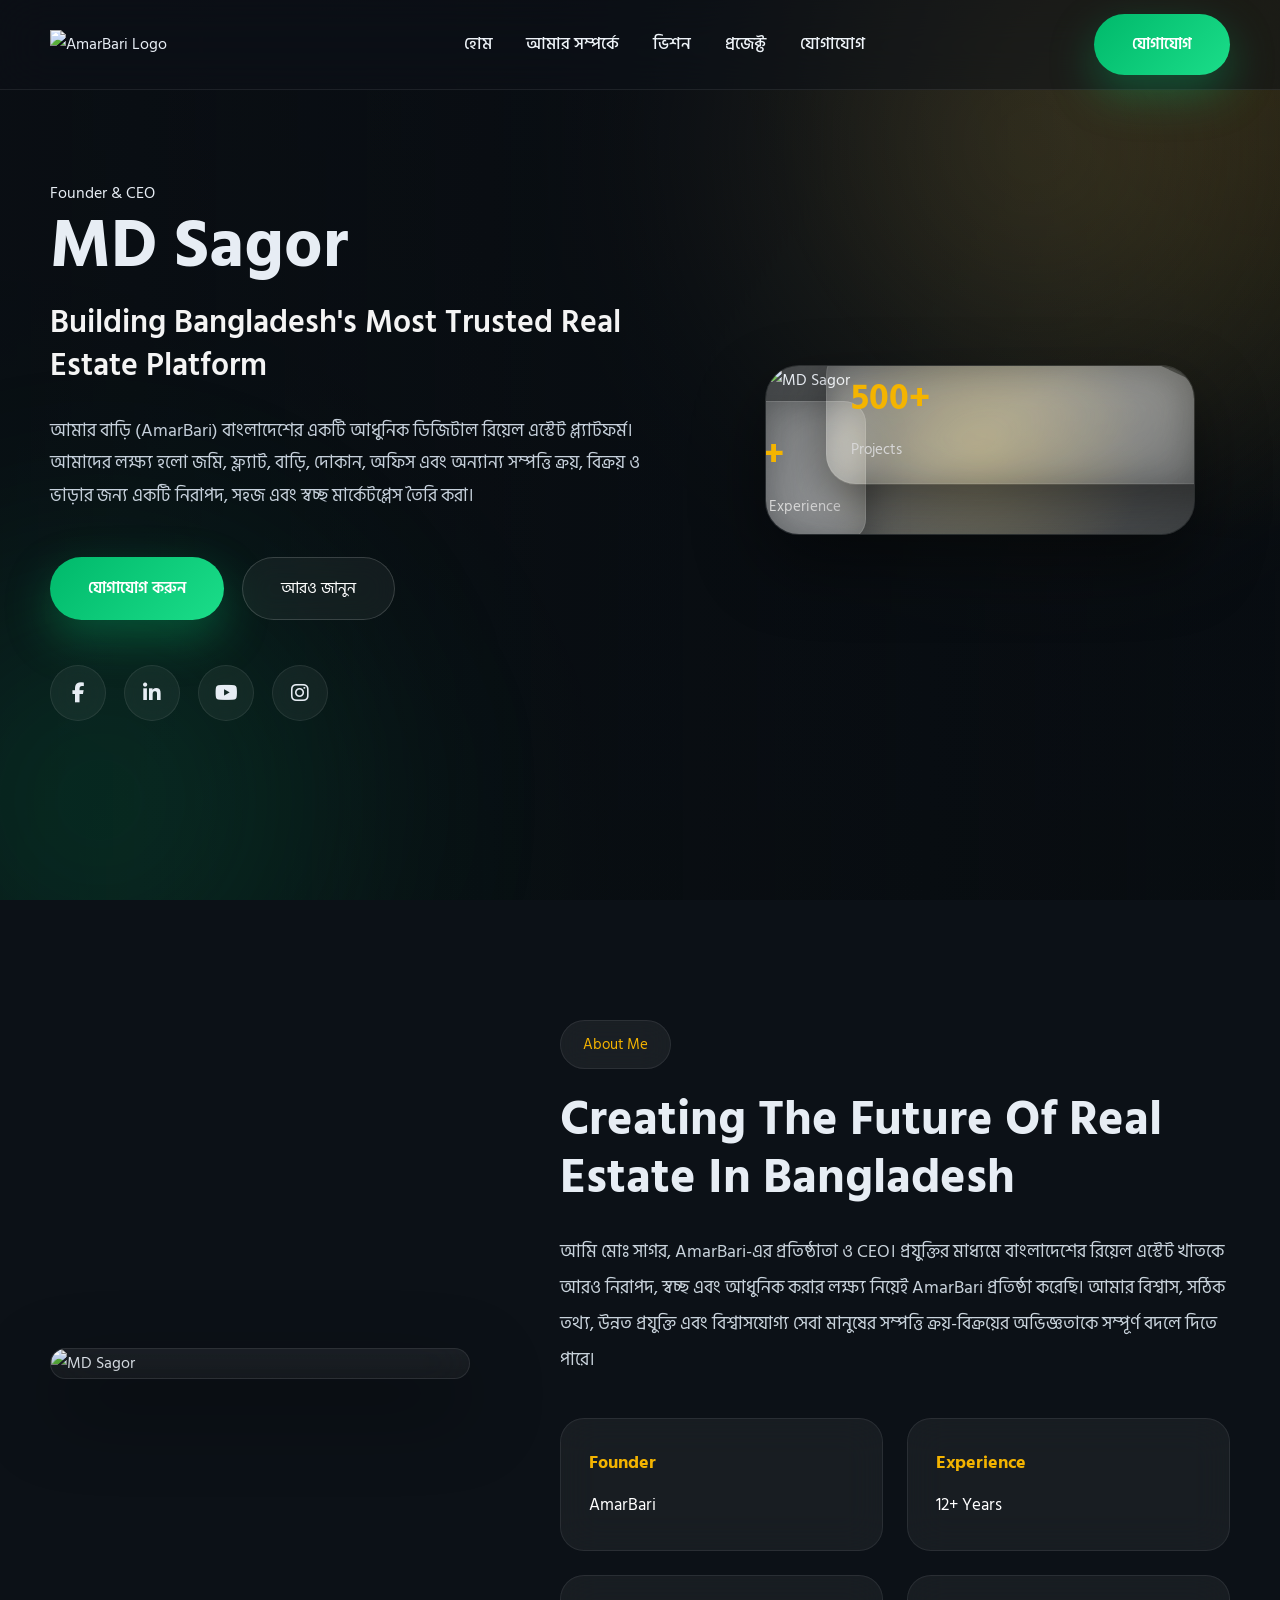
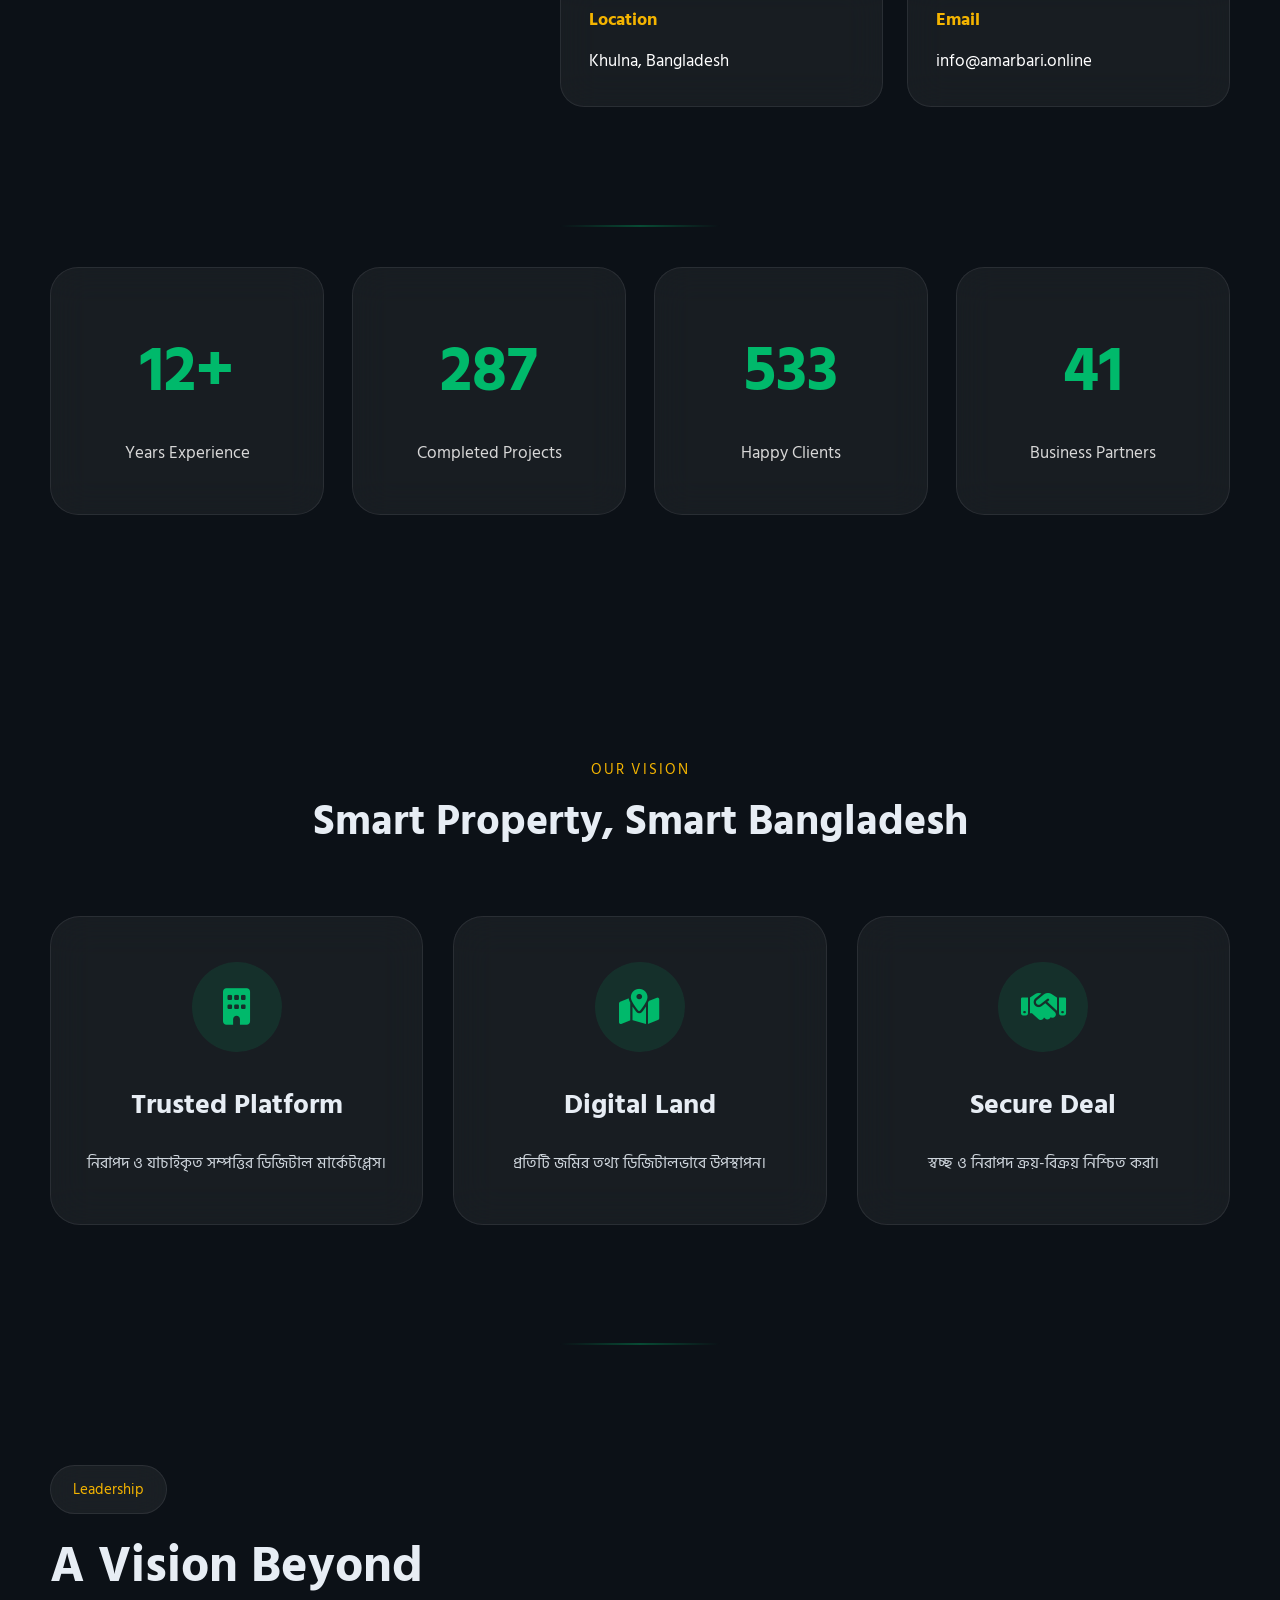
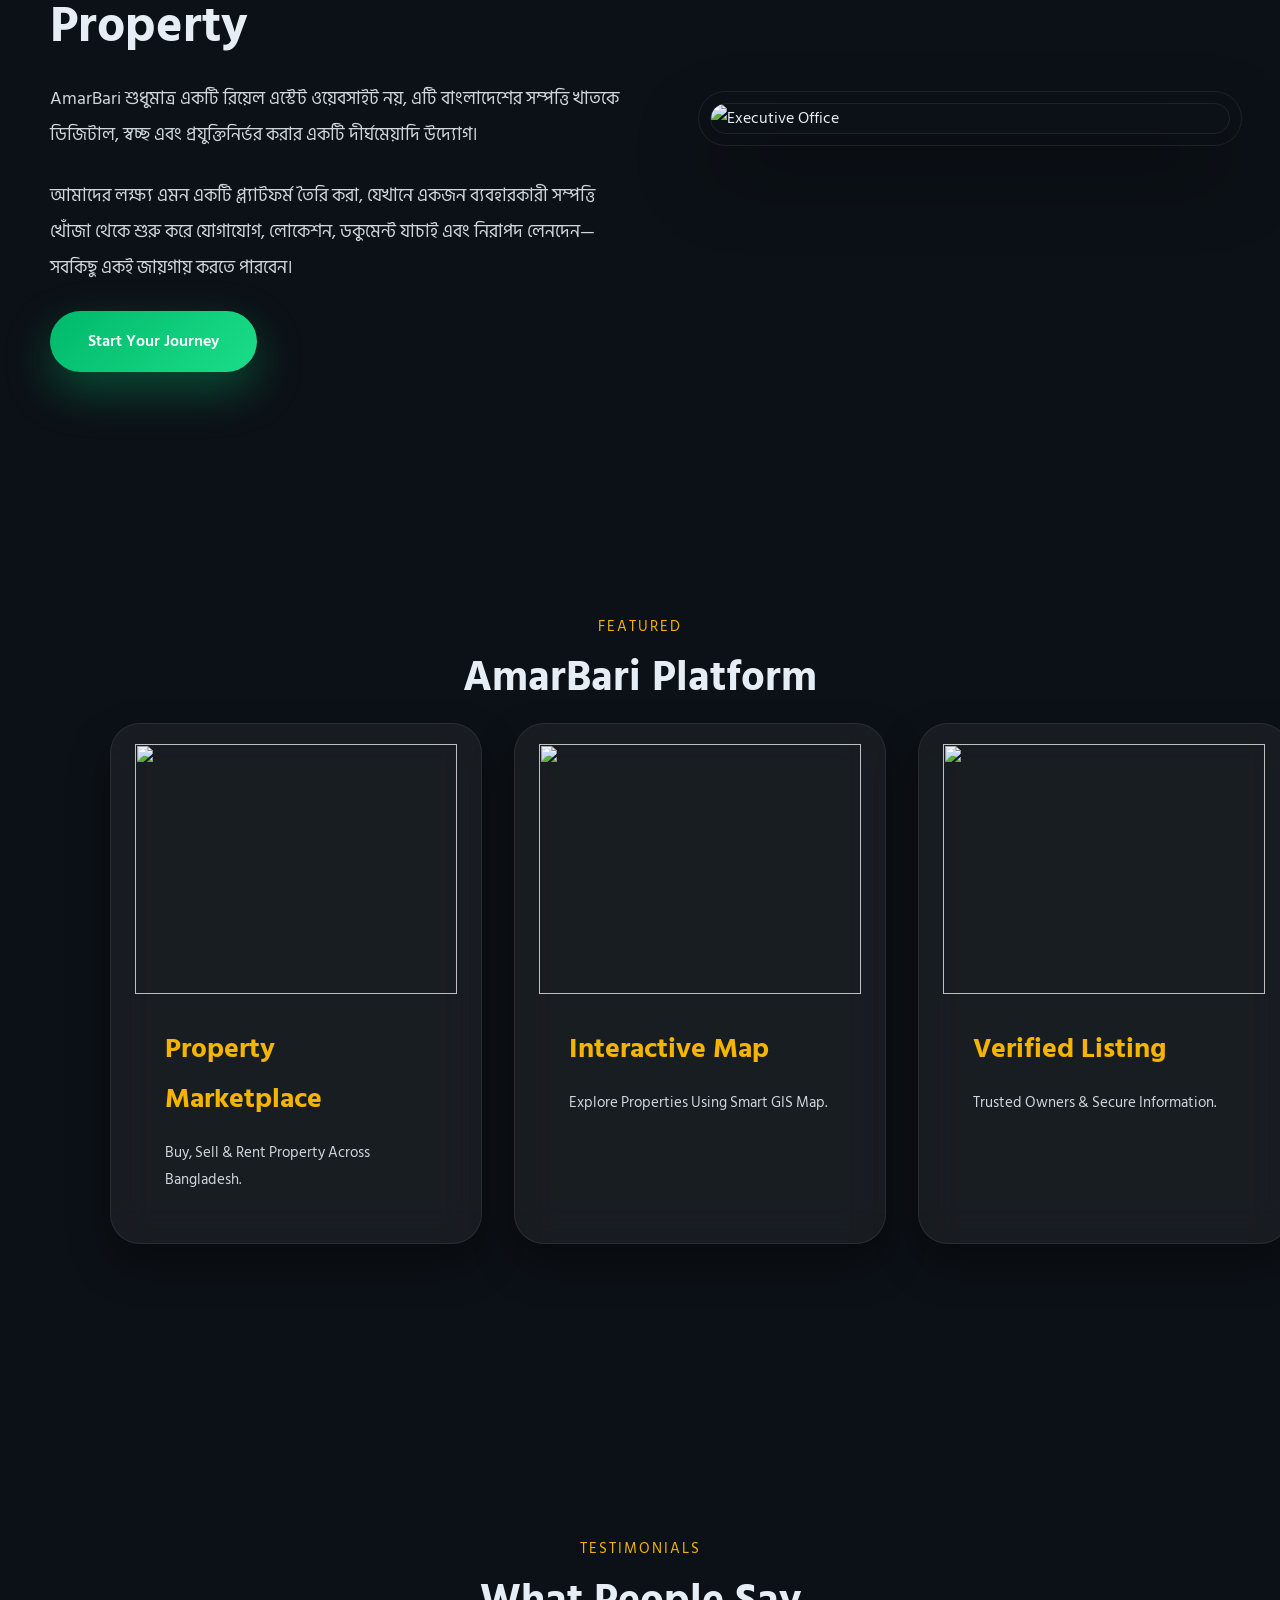
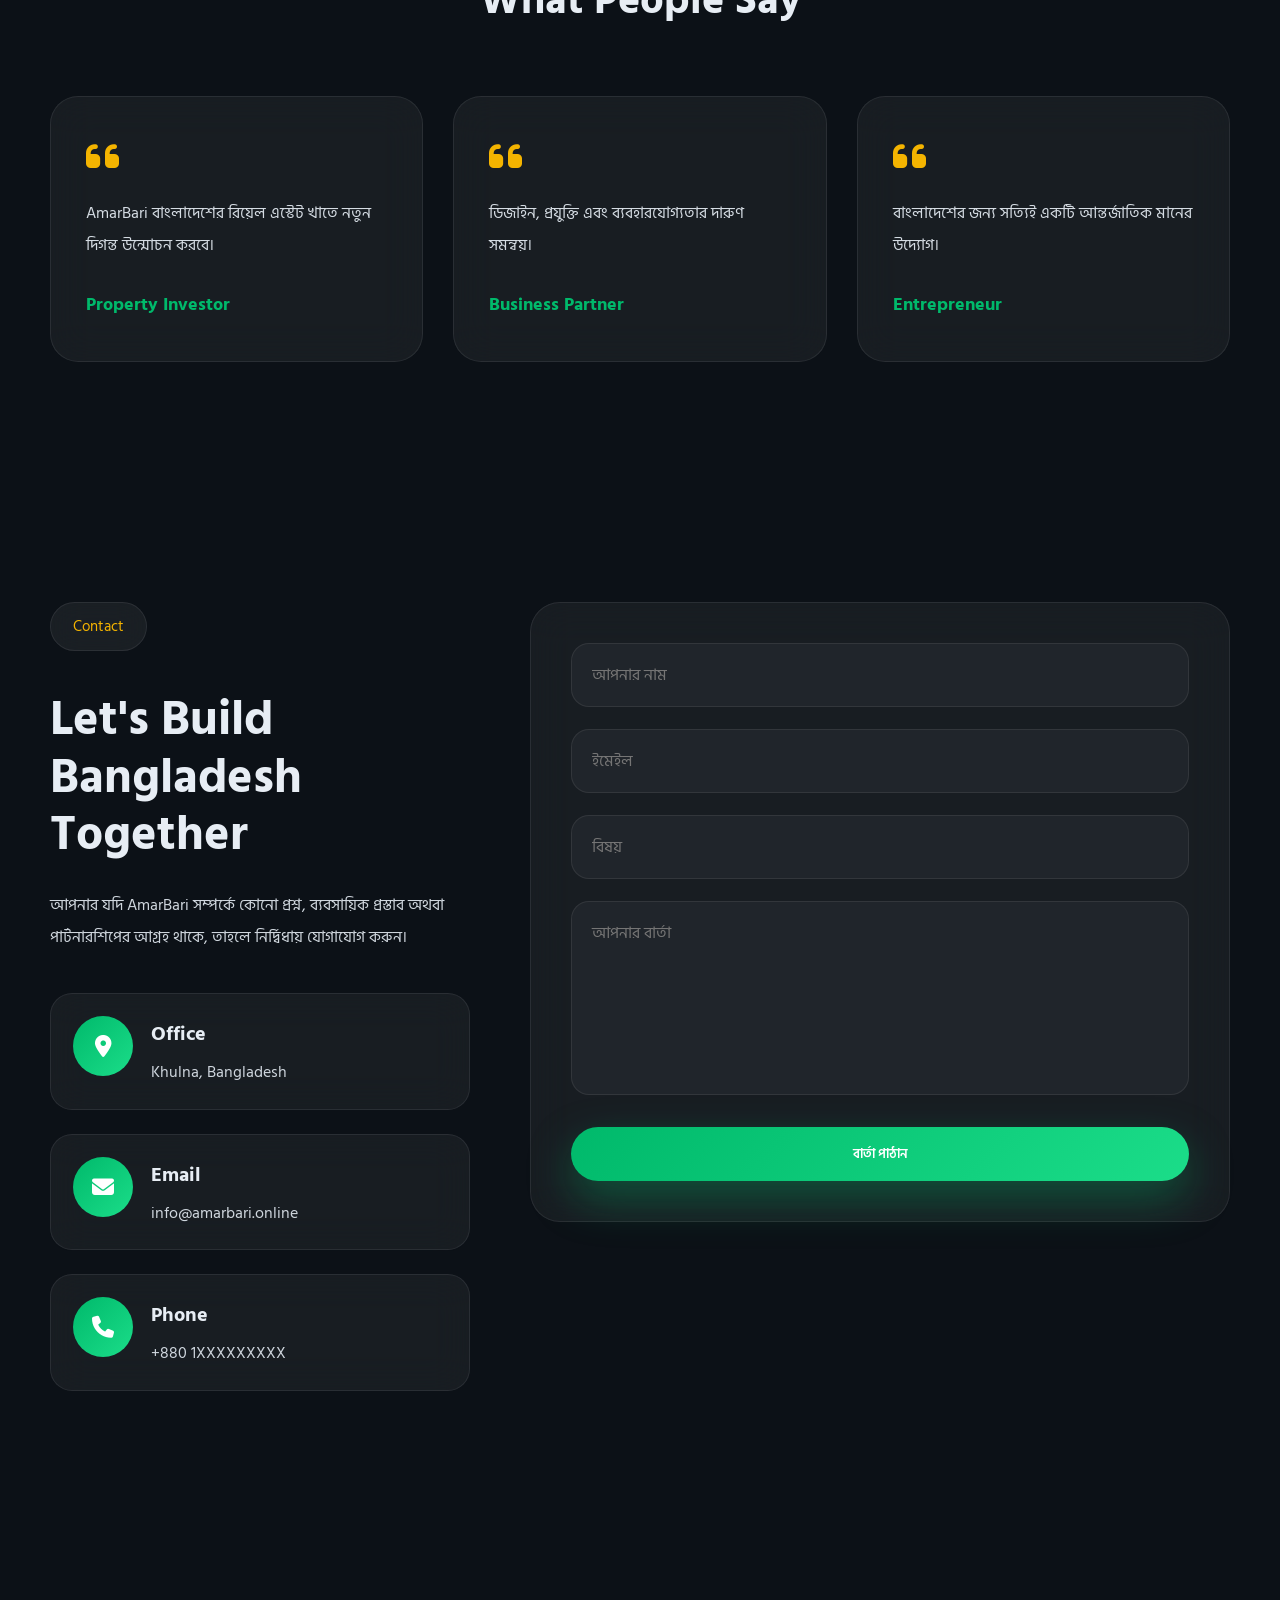
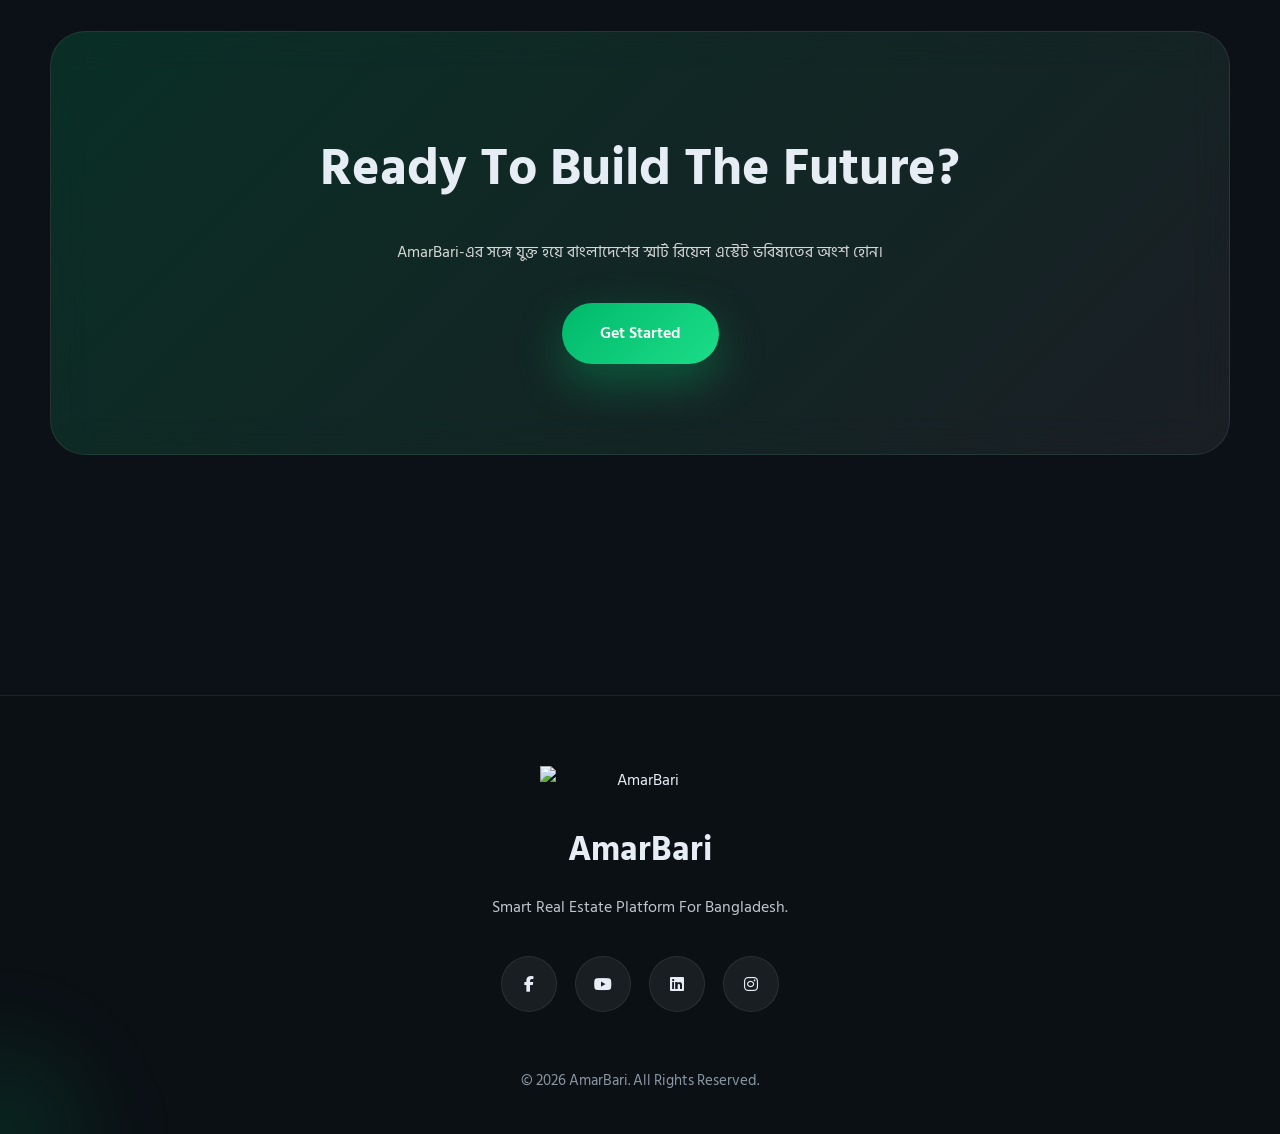
==== index.html @ 6a33598a "Update image source in index.html" ====
<!DOCTYPE html>
<html lang="bn">

<head>

<meta charset="UTF-8">

<meta name="viewport" content="width=device-width, initial-scale=1.0">

<title>MD Sagor | Founder & CEO | AmarBari</title>

<meta name="description"
content="Founder & CEO of AmarBari - Bangladesh's Smart Real Estate Platform">

<meta name="keywords"
content="AmarBari, Real Estate Bangladesh, CEO, Property, Land">

<meta name="theme-color"
content="#0d1117">

<link rel="preconnect"
href="https://fonts.googleapis.com">

<link rel="preconnect"
href="https://fonts.gstatic.com"
crossorigin>

<link href="https://fonts.googleapis.com/css2?family=Hind+Siliguri:wght@300;400;500;600;700&display=swap"
rel="stylesheet">

<link rel="stylesheet"
href="https://cdnjs.cloudflare.com/ajax/libs/font-awesome/6.7.2/css/all.min.css">

<link rel="stylesheet"
href="style.css">

</head>

<body>

<!--================ LOADER ================-->

<div id="loader">

<div class="loader"></div>

</div>

<!--================ HEADER ================-->

<header id="header">

<div class="container header-container">

<a href="#" class="logo">

<img src="https://i.imgur.com/AfnVmHL.png"
alt="AmarBari Logo">

</a>

<nav id="nav">

<ul>

<li>
<a href="#home">হোম</a>
</li>

<li>
<a href="#about">আমার সম্পর্কে</a>
</li>

<li>
<a href="#vision">ভিশন</a>
</li>

<li>
<a href="#projects">প্রজেক্ট</a>
</li>

<li>
<a href="#contact">যোগাযোগ</a>
</li>

</ul>

</nav>

<div class="header-btn">

<a href="#contact"
class="btn">

যোগাযোগ

</a>

</div>

<div id="menuBtn">

<i class="fa-solid fa-bars"></i>

</div>

</div>

</header>

<!--================ HERO ================-->

<section id="home"
class="hero">

<div class="hero-overlay"></div>

<div class="container hero-container">

<div class="hero-left">

<span class="tag">

Founder & CEO

</span>

<h1>

MD Sagor

</h1>

<h2>

Building Bangladesh's
Most Trusted
Real Estate Platform

</h2>

<p>

আমার বাড়ি (AmarBari) বাংলাদেশের
একটি আধুনিক ডিজিটাল রিয়েল এস্টেট
প্ল্যাটফর্ম।

আমাদের লক্ষ্য হলো জমি,
ফ্ল্যাট, বাড়ি, দোকান,
অফিস এবং অন্যান্য
সম্পত্তি ক্রয়, বিক্রয় ও
ভাড়ার জন্য একটি নিরাপদ,
সহজ এবং স্বচ্ছ মার্কেটপ্লেস
তৈরি করা।

</p>

<div class="hero-buttons">

<a href="#contact"
class="btn">

যোগাযোগ করুন

</a>

<a href="#about"
class="btn-outline">

আরও জানুন

</a>

</div>

<div class="hero-social">

<a href="#">

<i class="fab fa-facebook-f"></i>

</a>

<a href="#">

<i class="fab fa-linkedin-in"></i>

</a>

<a href="#">

<i class="fab fa-youtube"></i>

</a>

<a href="#">

<i class="fab fa-instagram"></i>

</a>

</div>

</div>

<div class="hero-right">

<div class="photo-wrapper">

<div class="photo-light"></div>

<img
src="assets/profile.png"
alt="MD Sagor">

<div class="experience-card">

<h3>

12+

</h3>

<p>

Years Experience

</p>

</div>

<div class="project-card">

<h3>

500+

</h3>

<p>

Projects

</p>

</div>

</div>

</div>

</div>

</section>

<!--================ ABOUT =================-->

<section id="about" class="about">

    <div class="container about-container">

        <div class="about-image">

            <div class="about-photo">

                <img src="https://i.imgur.com/KVDim9K.png"
                     alt="MD Sagor">

            </div>

        </div>

        <div class="about-content">

            <span class="section-tag">

                About Me

            </span>

            <h2>

                Creating The Future Of
                Real Estate In Bangladesh

            </h2>

            <p>

                আমি মোঃ সাগর, AmarBari-এর প্রতিষ্ঠাতা ও CEO।

                প্রযুক্তির মাধ্যমে বাংলাদেশের রিয়েল এস্টেট
                খাতকে আরও নিরাপদ, স্বচ্ছ এবং আধুনিক করার
                লক্ষ্য নিয়েই AmarBari প্রতিষ্ঠা করেছি।

                আমার বিশ্বাস, সঠিক তথ্য, উন্নত প্রযুক্তি
                এবং বিশ্বাসযোগ্য সেবা মানুষের সম্পত্তি
                ক্রয়-বিক্রয়ের অভিজ্ঞতাকে সম্পূর্ণ বদলে দিতে পারে।

            </p>

            <div class="about-info">

                <div class="info-card">

                    <h4>Founder</h4>

                    <p>AmarBari</p>

                </div>

                <div class="info-card">

                    <h4>Experience</h4>

                    <p>12+ Years</p>

                </div>

                <div class="info-card">

                    <h4>Location</h4>

                    <p>Khulna, Bangladesh</p>

                </div>

                <div class="info-card">

                    <h4>Email</h4>

                    <p>info@amarbari.online</p>

                </div>

            </div>

        </div>

    </div>

</section>


<!--================ COUNTER =================-->

<section class="counter-section">

    <div class="container counter-grid">

        <div class="counter-box">

            <h2 class="counter"
                data-target="12">

                0

            </h2>

            <span>

                Years Experience

            </span>

        </div>

        <div class="counter-box">

            <h2 class="counter"
                data-target="500">

                0

            </h2>

            <span>

                Completed Projects

            </span>

        </div>

        <div class="counter-box">

            <h2 class="counter"
                data-target="1000">

                0

            </h2>

            <span>

                Happy Clients

            </span>

        </div>

        <div class="counter-box">

            <h2 class="counter"
                data-target="64">

                0

            </h2>

            <span>

                Business Partners

            </span>

        </div>

    </div>

</section>


<!--================ VISION =================-->

<section id="vision"
         class="vision">

    <div class="container">

        <div class="section-heading">

            <span>

                Our Vision

            </span>

            <h2>

                Smart Property,
                Smart Bangladesh

            </h2>

        </div>

        <div class="vision-grid">

            <div class="vision-card">

                <i class="fa-solid fa-building"></i>

                <h3>

                    Trusted Platform

                </h3>

                <p>

                    নিরাপদ ও যাচাইকৃত
                    সম্পত্তির ডিজিটাল মার্কেটপ্লেস।

                </p>

            </div>

            <div class="vision-card">

                <i class="fa-solid fa-map-location-dot"></i>

                <h3>

                    Digital Land

                </h3>

                <p>

                    প্রতিটি জমির তথ্য
                    ডিজিটালভাবে উপস্থাপন।

                </p>

            </div>

            <div class="vision-card">

                <i class="fa-solid fa-handshake"></i>

                <h3>

                    Secure Deal

                </h3>

                <p>

                    স্বচ্ছ ও নিরাপদ
                    ক্রয়-বিক্রয় নিশ্চিত করা।

                </p>

            </div>

        </div>

    </div>

</section>

<!--================ LEADERSHIP =================-->

<section id="leadership" class="leadership">

    <div class="container leadership-container">

        <div class="leadership-content">

            <span class="section-tag">
                Leadership
            </span>

            <h2>
                A Vision Beyond Property
            </h2>

            <p>

                AmarBari শুধুমাত্র একটি রিয়েল এস্টেট ওয়েবসাইট নয়,
                এটি বাংলাদেশের সম্পত্তি খাতকে ডিজিটাল, স্বচ্ছ এবং
                প্রযুক্তিনির্ভর করার একটি দীর্ঘমেয়াদি উদ্যোগ।

            </p>

            <p>

                আমাদের লক্ষ্য এমন একটি প্ল্যাটফর্ম তৈরি করা,
                যেখানে একজন ব্যবহারকারী সম্পত্তি খোঁজা থেকে শুরু করে
                যোগাযোগ, লোকেশন, ডকুমেন্ট যাচাই এবং নিরাপদ লেনদেন—
                সবকিছু একই জায়গায় করতে পারবেন।

            </p>

            <a href="#contact" class="btn">
                Start Your Journey
            </a>

        </div>

        <div class="leadership-image">

            <img src="assets/office.jpg"
                 alt="Executive Office">

        </div>

    </div>

</section>



<!--================ FEATURED PROJECT =================-->

<section id="projects" class="projects">

    <div class="container">

        <div class="section-heading">

            <span>
                Featured
            </span>

            <h2>

                AmarBari Platform

            </h2>

        </div>

        <div class="project-grid">

            <article class="project-card">

                <img src="assets/project1.jpg"
                     alt="">

                <div class="project-content">

                    <h3>

                        Property Marketplace

                    </h3>

                    <p>

                        Buy, Sell & Rent Property
                        Across Bangladesh.

                    </p>

                </div>

            </article>

            <article class="project-card">

                <img src="assets/project2.jpg"
                     alt="">

                <div class="project-content">

                    <h3>

                        Interactive Map

                    </h3>

                    <p>

                        Explore Properties
                        Using Smart GIS Map.

                    </p>

                </div>

            </article>

            <article class="project-card">

                <img src="assets/project3.jpg"
                     alt="">

                <div class="project-content">

                    <h3>

                        Verified Listing

                    </h3>

                    <p>

                        Trusted Owners &
                        Secure Information.

                    </p>

                </div>

            </article>

        </div>

    </div>

</section>



<!--================ TESTIMONIAL =================-->

<section class="testimonial">

    <div class="container">

        <div class="section-heading">

            <span>

                Testimonials

            </span>

            <h2>

                What People Say

            </h2>

        </div>

        <div class="testimonial-grid">

            <div class="testimonial-card">

                <i class="fa-solid fa-quote-left"></i>

                <p>

                    AmarBari বাংলাদেশের
                    রিয়েল এস্টেট খাতে
                    নতুন দিগন্ত উন্মোচন করবে।

                </p>

                <h4>

                    Property Investor

                </h4>

            </div>

            <div class="testimonial-card">

                <i class="fa-solid fa-quote-left"></i>

                <p>

                    ডিজাইন, প্রযুক্তি
                    এবং ব্যবহারযোগ্যতার
                    দারুণ সমন্বয়।

                </p>

                <h4>

                    Business Partner

                </h4>

            </div>

            <div class="testimonial-card">

                <i class="fa-solid fa-quote-left"></i>

                <p>

                    বাংলাদেশের জন্য
                    সত্যিই একটি
                    আন্তর্জাতিক মানের উদ্যোগ।

                </p>

                <h4>

                    Entrepreneur

                </h4>

            </div>

        </div>

    </div>

</section>

<!--================ CONTACT =================-->

<section id="contact" class="contact">

    <div class="container contact-container">

        <div class="contact-left">

            <span class="section-tag">

                Contact

            </span>

            <h2>

                Let's Build
                Bangladesh Together

            </h2>

            <p>

                আপনার যদি AmarBari সম্পর্কে কোনো প্রশ্ন,
                ব্যবসায়িক প্রস্তাব অথবা পার্টনারশিপের আগ্রহ থাকে,
                তাহলে নির্দ্বিধায় যোগাযোগ করুন।

            </p>

            <div class="contact-info">

                <div class="contact-item">

                    <i class="fa-solid fa-location-dot"></i>

                    <div>

                        <h4>Office</h4>

                        <p>Khulna, Bangladesh</p>

                    </div>

                </div>

                <div class="contact-item">

                    <i class="fa-solid fa-envelope"></i>

                    <div>

                        <h4>Email</h4>

                        <p>info@amarbari.online</p>

                    </div>

                </div>

                <div class="contact-item">

                    <i class="fa-solid fa-phone"></i>

                    <div>

                        <h4>Phone</h4>

                        <p>+880 1XXXXXXXXX</p>

                    </div>

                </div>

            </div>

        </div>

        <div class="contact-right">

            <form class="contact-form">

                <input
                type="text"
                placeholder="আপনার নাম"
                required>

                <input
                type="email"
                placeholder="ইমেইল"
                required>

                <input
                type="text"
                placeholder="বিষয়">

                <textarea
                rows="6"
                placeholder="আপনার বার্তা"></textarea>

                <button
                type="submit"
                class="btn">

                    বার্তা পাঠান

                </button>

            </form>

        </div>

    </div>

</section>



<!--================ CTA =================-->

<section class="cta">

    <div class="container cta-container">

        <h2>

            Ready To Build
            The Future?

        </h2>

        <p>

            AmarBari-এর সঙ্গে যুক্ত হয়ে
            বাংলাদেশের স্মার্ট রিয়েল এস্টেট
            ভবিষ্যতের অংশ হোন।

        </p>

        <a href="#contact"
           class="btn">

            Get Started

        </a>

    </div>

</section>



<!--================ FOOTER =================-->

<footer>

    <div class="container footer-container">

        <div class="footer-logo">

            <img
            src="assets/logo.png"
            alt="AmarBari">

        </div>

        <h3>

            AmarBari

        </h3>

        <p>

            Smart Real Estate Platform
            For Bangladesh.

        </p>

        <div class="footer-social">

            <a href="#"><i class="fab fa-facebook-f"></i></a>

            <a href="#"><i class="fab fa-youtube"></i></a>

            <a href="#"><i class="fab fa-linkedin"></i></a>

            <a href="#"><i class="fab fa-instagram"></i></a>

        </div>

        <div class="copyright">

            © 2026 AmarBari.

            All Rights Reserved.

        </div>

    </div>

</footer>



<!--================ BACK TO TOP =================-->

<button id="scrollTop">

    <i class="fa-solid fa-arrow-up"></i>

</button>



<!--================ CURSOR LIGHT =================-->

<div class="cursor-light"></div>



<!--================ LOADER =================-->

<div id="pageLoader">

    <div class="loader-ring"></div>

</div>



<!--================ JAVASCRIPT =================-->

<script src="script.js"></script>

</body>
</html>
---- style.css ----
/*==========================================================
    AMARBARI CEO PROFILE
    Premium Executive Office UI
    Version : 2.0
==========================================================*/

/*==============================
            GOOGLE FONT
==============================*/
@import url('https://fonts.googleapis.com/css2?family=Hind+Siliguri:wght@300;400;500;600;700&display=swap');

/*==============================
            ROOT
==============================*/
:root{

    --primary:#00b96b;
    --primary-dark:#009b59;

    --gold:#f4b400;

    --white:#ffffff;

    --text:#e7edf4;

    --muted:#aab4c2;

    --bg:#0c1117;

    --bg2:#101720;

    --glass:rgba(255,255,255,.07);

    --glass-border:rgba(255,255,255,.12);

    --shadow:
    0 20px 60px rgba(0,0,0,.45);

    --radius:22px;

    --transition:.35s ease;

}

/*==============================
            RESET
==============================*/

*{
    margin:0;
    padding:0;
    box-sizing:border-box;
}

html{
    scroll-behavior:smooth;
}

body{

    font-family:'Hind Siliguri',sans-serif;

    background:var(--bg);

    color:var(--text);

    overflow-x:hidden;

    line-height:1.8;

    position:relative;

}

/*==============================
        PREMIUM BACKGROUND
==============================*/

body::before{

content:"";

position:fixed;

inset:0;

background:

linear-gradient(

rgba(8,12,16,.82),

rgba(8,12,16,.88)

),

url("assets/office-bg.webp");

background-size:cover;

background-position:center;

background-attachment:fixed;

z-index:-10;

}

body::after{

content:"";

position:fixed;

inset:0;

background:

radial-gradient(circle at top right,

rgba(244,180,0,.15),

transparent 35%),

radial-gradient(circle at bottom left,

rgba(0,185,107,.18),

transparent 40%);

z-index:-9;

}

/*==============================
        SELECTION
==============================*/

::selection{

background:var(--primary);

color:#fff;

}

/*==============================
        SCROLLBAR
==============================*/

::-webkit-scrollbar{

width:11px;

}

::-webkit-scrollbar-track{

background:#111821;

}

::-webkit-scrollbar-thumb{

background:linear-gradient(

180deg,

var(--primary),

#18d986);

border-radius:50px;

}

/*==============================
        CONTAINER
==============================*/

.container{

width:min(1280px,92%);

margin:auto;

}

/*==============================
        GLOBAL
==============================*/

section{

padding:120px 0;

position:relative;

}

img{

display:block;

width:100%;

}

a{

text-decoration:none;

color:inherit;

transition:var(--transition);

}

ul{

list-style:none;

}

button{

border:none;

outline:none;

font-family:inherit;

cursor:pointer;

}

.section-tag{

display:inline-flex;

align-items:center;

gap:10px;

padding:10px 22px;

background:rgba(255,255,255,.06);

border:1px solid rgba(255,255,255,.08);

border-radius:60px;

backdrop-filter:blur(16px);

font-size:15px;

color:var(--gold);

margin-bottom:22px;

}

.section-heading{

text-align:center;

margin-bottom:70px;

}

.section-heading h2{

font-size:48px;

font-weight:700;

margin-top:12px;

line-height:1.2;

}

.section-heading span{

color:var(--gold);

letter-spacing:2px;

text-transform:uppercase;

font-size:15px;

}

/*==============================
        BUTTONS
==============================*/

.btn{

display:inline-flex;

justify-content:center;

align-items:center;

padding:16px 38px;

border-radius:60px;

background:linear-gradient(

135deg,

var(--primary),

#1bdd89);

color:#fff;

font-weight:600;

box-shadow:

0 18px 45px rgba(0,185,107,.35);

transition:var(--transition);

}

.btn:hover{

transform:translateY(-5px);

box-shadow:

0 25px 60px rgba(0,185,107,.45);

}

.btn-outline{

display:inline-flex;

justify-content:center;

align-items:center;

padding:16px 38px;

border-radius:60px;

border:1px solid rgba(255,255,255,.16);

background:rgba(255,255,255,.05);

backdrop-filter:blur(15px);

color:#fff;

transition:var(--transition);

}

.btn-outline:hover{

background:rgba(255,255,255,.12);

transform:translateY(-5px);

}

/*==============================
        LOADER
==============================*/

#loader{

position:fixed;

inset:0;

display:flex;

justify-content:center;

align-items:center;

background:#090d13;

z-index:99999;

}

.loader{

width:72px;

height:72px;

border-radius:50%;

border:6px solid rgba(255,255,255,.12);

border-top:6px solid var(--primary);

animation:spin 1s linear infinite;

}

@keyframes spin{

100%{

transform:rotate(360deg);

}

}

/*==============================
        HEADER
==============================*/

#header{

position:fixed;

top:0;

left:0;

width:100%;

height:90px;

display:flex;

align-items:center;

z-index:9999;

background:rgba(13,18,24,.55);

backdrop-filter:blur(18px);

border-bottom:1px solid rgba(255,255,255,.08);

transition:.4s;

}

.header-container{

display:flex;

justify-content:space-between;

align-items:center;

width:100%;

}

.logo{

display:flex;

align-items:center;

}

.logo img{

width:185px;

height:auto;

}

#nav ul{

display:flex;

gap:34px;

}

#nav a{

font-size:17px;

font-weight:500;

position:relative;

color:#eef3f8;

}

#nav a::after{

content:"";

position:absolute;

left:0;

bottom:-8px;

width:0;

height:2px;

background:var(--primary);

transition:.35s;

}

#nav a:hover::after{

width:100%;

}

.header-btn{

display:flex;

align-items:center;

gap:18px;

}

#menuBtn{

display:none;

font-size:30px;

cursor:pointer;

color:#fff;

}

/*==========================================================
                    HERO SECTION
==========================================================*/

.hero{

    min-height:100vh;

    display:flex;

    align-items:center;

    position:relative;

    overflow:hidden;

    padding-top:120px;

}

/* Dark Overlay */

.hero-overlay{

    position:absolute;

    inset:0;

    background:

    linear-gradient(

        90deg,

        rgba(10,15,20,.88) 0%,

        rgba(10,15,20,.55) 45%,

        rgba(10,15,20,.25) 100%

    );

    z-index:0;

}

/* Sun Light */

.hero::before{

    content:"";

    position:absolute;

    top:-280px;

    right:-180px;

    width:850px;

    height:850px;

    background:

    radial-gradient(circle,

    rgba(255,220,120,.22),

    transparent 72%);

    filter:blur(60px);

    z-index:0;

}

/* Green Light */

.hero::after{

    content:"";

    position:absolute;

    left:-250px;

    bottom:-250px;

    width:700px;

    height:700px;

    background:

    radial-gradient(circle,

    rgba(0,185,107,.18),

    transparent 70%);

    filter:blur(80px);

}

/*==============================
        HERO CONTAINER
==============================*/

.hero-container{

    position:relative;

    z-index:5;

    display:grid;

    grid-template-columns:1.1fr .9fr;

    align-items:center;

    gap:70px;

}

/*==============================
        LEFT CONTENT
==============================*/

.hero-left{

    animation:fadeLeft 1s ease;

}

.hero-left h1{

    font-size:78px;

    font-weight:700;

    line-height:1.1;

    margin-bottom:18px;

}

.hero-left h2{

    font-size:36px;

    font-weight:600;

    line-height:1.35;

    margin-bottom:28px;

    color:#f4f4f4;

}

.hero-left p{

    max-width:650px;

    color:#c6d0db;

    font-size:18px;

    margin-bottom:45px;

}

.hero-buttons{

    display:flex;

    gap:18px;

    flex-wrap:wrap;

}

/*==============================
        SOCIAL
==============================*/

.hero-social{

    display:flex;

    gap:18px;

    margin-top:45px;

}

.hero-social a{

    width:56px;

    height:56px;

    border-radius:50%;

    display:flex;

    justify-content:center;

    align-items:center;

    background:rgba(255,255,255,.05);

    border:1px solid rgba(255,255,255,.08);

    backdrop-filter:blur(18px);

    transition:.35s;

    font-size:20px;

}

.hero-social a:hover{

    background:var(--primary);

    transform:translateY(-8px);

}

/*==============================
        PHOTO AREA
==============================*/

.hero-right{

    display:flex;

    justify-content:center;

    align-items:center;

    position:relative;

}

/*==============================
        PHOTO FRAME
==============================*/

.photo-wrapper{

    position:relative;

    width:430px;

    border-radius:34px;

    overflow:hidden;

    background:rgba(255,255,255,.05);

    border:1px solid rgba(255,255,255,.08);

    backdrop-filter:blur(25px);

    box-shadow:

    0 30px 70px rgba(0,0,0,.45);

    transition:.45s;

}

.photo-wrapper:hover{

    transform:

    perspective(1000px)

    rotateY(-6deg)

    translateY(-10px);

}

/* CEO Image */

.photo-wrapper img{

    width:100%;

    display:block;

}

/*==============================
        GLASS REFLECTION
==============================*/

.photo-wrapper::before{

    content:"";

    position:absolute;

    top:-50%;

    left:-70%;

    width:220%;

    height:220%;

    background:

    linear-gradient(

    120deg,

    transparent,

    rgba(255,255,255,.28),

    transparent);

    transform:rotate(25deg);

    animation:shine 7s infinite;

}

@keyframes shine{

0%{

transform:

translateX(-140%)

rotate(25deg);

}

100%{

transform:

translateX(140%)

rotate(25deg);

}

}

/*==============================
        GOLD LIGHT
==============================*/

.photo-light{

position:absolute;

inset:0;

background:

radial-gradient(circle,

rgba(255,215,90,.18),

transparent 72%);

pointer-events:none;

}

/*==============================
        FLOATING CARD
==============================*/

.experience-card,

.project-card{

position:absolute;

padding:20px 24px;

background:rgba(255,255,255,.08);

border:1px solid rgba(255,255,255,.12);

border-radius:22px;

backdrop-filter:blur(18px);

box-shadow:

0 20px 40px rgba(0,0,0,.35);

animation:float 5s ease-in-out infinite;

}

.experience-card{

top:35px;

left:-60px;

}

.project-card{

right:-60px;

bottom:50px;

animation-delay:2s;

}

.experience-card h3,

.project-card h3{

font-size:36px;

color:var(--gold);

margin-bottom:6px;

}

.experience-card p,

.project-card p{

font-size:15px;

color:#d7d7d7;

}

/*==============================
        FLOAT ANIMATION
==============================*/

@keyframes float{

0%{

transform:translateY(0);

}

50%{

transform:translateY(-12px);

}

100%{

transform:translateY(0);

}

}

/*==============================
        FADE LEFT
==============================*/

@keyframes fadeLeft{

from{

opacity:0;

transform:

translateX(-70px);

}

to{

opacity:1;

transform:none;

}

}

/*==========================================================
                    ABOUT SECTION
==========================================================*/

.about{

    position:relative;

}

.about-container{

    display:grid;

    grid-template-columns:420px 1fr;

    gap:90px;

    align-items:center;

}

.about-image{

    position:relative;

}

.about-photo{

    position:relative;

    border-radius:32px;

    overflow:hidden;

    background:rgba(255,255,255,.06);

    backdrop-filter:blur(25px);

    border:1px solid rgba(255,255,255,.08);

    box-shadow:0 30px 80px rgba(0,0,0,.45);

}

.about-photo img{

    display:block;

    width:100%;

    object-fit:cover;

}

.about-photo::before{

    content:"";

    position:absolute;

    inset:0;

    background:linear-gradient(

    180deg,

    transparent,

    rgba(0,0,0,.18)

    );

}

.about-photo::after{

    content:"";

    position:absolute;

    inset:-2px;

    border-radius:32px;

    border:1px solid rgba(255,255,255,.08);

    pointer-events:none;

}

.about-content h2{

    font-size:48px;

    line-height:1.2;

    margin-bottom:28px;

}

.about-content p{

    color:#c9d3dc;

    font-size:18px;

    line-height:2;

    margin-bottom:40px;

}

/*==============================
            INFO GRID
==============================*/

.about-info{

    display:grid;

    grid-template-columns:repeat(2,1fr);

    gap:24px;

}

.info-card{

    padding:28px;

    border-radius:24px;

    background:rgba(255,255,255,.05);

    backdrop-filter:blur(18px);

    border:1px solid rgba(255,255,255,.08);

    transition:.35s;

}

.info-card:hover{

    transform:translateY(-8px);

    background:rgba(255,255,255,.09);

    box-shadow:0 20px 45px rgba(0,0,0,.35);

}

.info-card h4{

    color:var(--gold);

    margin-bottom:8px;

    font-size:18px;

}

.info-card p{

    margin:0;

    color:#fff;

    font-size:17px;

}

/*==========================================================
                COUNTER SECTION
==========================================================*/

.counter-section{

    padding-top:40px;

}

.counter-grid{

    display:grid;

    grid-template-columns:repeat(4,1fr);

    gap:28px;

}

.counter-box{

    text-align:center;

    padding:45px 20px;

    border-radius:28px;

    background:rgba(255,255,255,.05);

    backdrop-filter:blur(18px);

    border:1px solid rgba(255,255,255,.08);

    transition:.35s;

    position:relative;

    overflow:hidden;

}

.counter-box::before{

    content:"";

    position:absolute;

    left:-120%;

    top:0;

    width:100%;

    height:100%;

    background:linear-gradient(

    90deg,

    transparent,

    rgba(255,255,255,.18),

    transparent);

    transition:.9s;

}

.counter-box:hover::before{

    left:120%;

}

.counter-box:hover{

    transform:translateY(-10px);

    box-shadow:0 25px 60px rgba(0,0,0,.40);

}

.counter-box h2{

    font-size:64px;

    color:var(--primary);

    margin-bottom:10px;

    font-weight:700;

}

.counter-box span{

    color:#d7d7d7;

    font-size:17px;

}

/*==========================================================
                    VISION
==========================================================*/

.vision{

    position:relative;

}

.vision-grid{

    display:grid;

    grid-template-columns:repeat(3,1fr);

    gap:30px;

    margin-top:70px;

}

.vision-card{

    padding:45px 35px;

    border-radius:30px;

    background:rgba(255,255,255,.05);

    border:1px solid rgba(255,255,255,.08);

    backdrop-filter:blur(20px);

    text-align:center;

    transition:.35s;

}

.vision-card:hover{

    transform:translateY(-12px);

    box-shadow:0 25px 60px rgba(0,0,0,.35);

}

.vision-card i{

    width:90px;

    height:90px;

    margin:auto;

    display:flex;

    justify-content:center;

    align-items:center;

    border-radius:50%;

    background:rgba(0,185,107,.12);

    color:var(--primary);

    font-size:36px;

    margin-bottom:28px;

}

.vision-card h3{

    font-size:28px;

    margin-bottom:18px;

}

.vision-card p{

    color:#cfd6dd;

    line-height:1.9;

}

/*==========================================================
            SECTION DIVIDER
==========================================================*/

.about::after,
.vision::after{

content:"";

position:absolute;

left:50%;

bottom:0;

transform:translateX(-50%);

width:160px;

height:2px;

background:linear-gradient(

90deg,

transparent,

var(--primary),

transparent);

opacity:.35;

}

/*==========================================================
                LEADERSHIP SECTION
==========================================================*/

.leadership{

    position:relative;

}

.leadership-container{

    display:grid;

    grid-template-columns:1fr 520px;

    gap:80px;

    align-items:center;

}

.leadership-content h2{

    font-size:50px;

    line-height:1.2;

    margin-bottom:25px;

}

.leadership-content p{

    color:#cfd6dd;

    font-size:18px;

    line-height:2;

    margin-bottom:25px;

}

.leadership-image{

    position:relative;

}

.leadership-image img{

    width:100%;

    border-radius:30px;

    object-fit:cover;

    border:1px solid rgba(255,255,255,.08);

    box-shadow:0 35px 80px rgba(0,0,0,.45);

}

.leadership-image::before{

    content:"";

    position:absolute;

    inset:-12px;

    border-radius:35px;

    border:1px solid rgba(255,255,255,.08);

}

/*==========================================================
                    PROJECTS
==========================================================*/

.project-grid{

    display:grid;

    grid-template-columns:repeat(3,1fr);

    gap:32px;

    margin-top:70px;

}

.project-card{

    overflow:hidden;

    border-radius:30px;

    background:rgba(255,255,255,.05);

    border:1px solid rgba(255,255,255,.08);

    backdrop-filter:blur(20px);

    transition:.45s;

}

.project-card:hover{

    transform:translateY(-12px);

    box-shadow:0 30px 70px rgba(0,0,0,.40);

}

.project-card img{

    height:250px;

    object-fit:cover;

    transition:.45s;

}

.project-card:hover img{

    transform:scale(1.08);

}

.project-content{

    padding:30px;

}

.project-content h3{

    font-size:28px;

    margin-bottom:15px;

}

.project-content p{

    color:#cfd6dd;

    line-height:1.8;

}

/*==========================================================
                TESTIMONIAL
==========================================================*/

.testimonial-grid{

    display:grid;

    grid-template-columns:repeat(3,1fr);

    gap:30px;

    margin-top:70px;

}

.testimonial-card{

    padding:40px 35px;

    border-radius:28px;

    background:rgba(255,255,255,.05);

    border:1px solid rgba(255,255,255,.08);

    backdrop-filter:blur(20px);

    transition:.35s;

}

.testimonial-card:hover{

    transform:translateY(-10px);

    box-shadow:0 25px 60px rgba(0,0,0,.35);

}

.testimonial-card i{

    font-size:38px;

    color:var(--gold);

    margin-bottom:22px;

}

.testimonial-card p{

    color:#d5dce3;

    line-height:2;

    margin-bottom:28px;

}

.testimonial-card h4{

    color:var(--primary);

    font-size:18px;

}

/*==========================================================
                PREMIUM IMAGE EFFECT
==========================================================*/

.project-card img,
.leadership-image img,
.about-photo img{

    transition:.6s;

}

.project-card:hover img,
.leadership-image:hover img,
.about-photo:hover img{

    transform:scale(1.05);

}

/*==========================================================
            GLASS LIGHT ANIMATION
==========================================================*/

.project-card,
.testimonial-card,
.info-card,
.counter-box,
.vision-card{

    position:relative;

    overflow:hidden;

}

.project-card::before,
.testimonial-card::before,
.info-card::before,
.counter-box::before,
.vision-card::before{

    content:"";

    position:absolute;

    top:0;

    left:-120%;

    width:70%;

    height:100%;

    background:

    linear-gradient(

    90deg,

    transparent,

    rgba(255,255,255,.18),

    transparent);

    transform:skewX(-20deg);

}

.project-card:hover::before,
.testimonial-card:hover::before,
.info-card:hover::before,
.counter-box:hover::before,
.vision-card:hover::before{

    animation:glassSweep 1s ease;

}

@keyframes glassSweep{

0%{

left:-120%;

}

100%{

left:150%;

}

}

/*==========================================================
                SOFT GLOW
==========================================================*/

.project-card:hover,
.testimonial-card:hover,
.vision-card:hover{

border-color:rgba(0,185,107,.30);

box-shadow:

0 20px 60px rgba(0,185,107,.15),

0 30px 80px rgba(0,0,0,.35);

}

/*==========================================================
                    CONTACT SECTION
==========================================================*/

.contact{

    position:relative;

}

.contact-container{

    display:grid;

    grid-template-columns:420px 1fr;

    gap:60px;

    align-items:start;

}

.contact-left h2{

    font-size:48px;

    line-height:1.2;

    margin:18px 0 25px;

}

.contact-left>p{

    color:#cfd6dd;

    line-height:2;

    margin-bottom:40px;

}

.contact-info{

    display:flex;

    flex-direction:column;

    gap:24px;

}

.contact-item{

    display:flex;

    gap:18px;

    align-items:flex-start;

    padding:22px;

    border-radius:22px;

    background:rgba(255,255,255,.05);

    border:1px solid rgba(255,255,255,.08);

    backdrop-filter:blur(18px);

    transition:.35s;

}

.contact-item:hover{

    transform:translateX(10px);

    border-color:rgba(0,185,107,.35);

}

.contact-item i{

    width:60px;

    height:60px;

    display:flex;

    align-items:center;

    justify-content:center;

    border-radius:50%;

    background:linear-gradient(135deg,var(--primary),#1bdd89);

    color:#fff;

    font-size:22px;

    flex-shrink:0;

}

.contact-item h4{

    margin-bottom:6px;

    font-size:20px;

}

.contact-item p{

    color:#cfd6dd;

}

/*==========================================================
                    CONTACT FORM
==========================================================*/

.contact-form{

    display:flex;

    flex-direction:column;

    gap:22px;

    padding:40px;

    border-radius:30px;

    background:rgba(255,255,255,.05);

    border:1px solid rgba(255,255,255,.08);

    backdrop-filter:blur(20px);

}

.contact-form input,

.contact-form textarea{

    width:100%;

    padding:18px 20px;

    border-radius:18px;

    border:1px solid rgba(255,255,255,.08);

    background:rgba(255,255,255,.04);

    color:#fff;

    outline:none;

    transition:.35s;

    font-size:16px;

}

.contact-form textarea{

    resize:none;

    min-height:180px;

}

.contact-form input:focus,

.contact-form textarea:focus{

    border-color:var(--primary);

    box-shadow:0 0 25px rgba(0,185,107,.25);

}

.contact-form button{

    margin-top:10px;

}

/*==========================================================
                        CTA
==========================================================*/

.cta{

    text-align:center;

}

.cta-container{

    padding:90px 60px;

    border-radius:35px;

    background:

    linear-gradient(

    135deg,

    rgba(0,185,107,.18),

    rgba(255,255,255,.06));

    border:1px solid rgba(255,255,255,.08);

    backdrop-filter:blur(20px);

}

.cta h2{

    font-size:52px;

    margin-bottom:20px;

}

.cta p{

    max-width:720px;

    margin:0 auto 35px;

    color:#d7d7d7;

    line-height:2;

}

/*==========================================================
                        FOOTER
==========================================================*/

footer{

    margin-top:120px;

    padding:70px 20px 40px;

    text-align:center;

    border-top:1px solid rgba(255,255,255,.08);

    background:#0b1015;

}

.footer-logo img{

    width:200px;

    margin:auto;

    margin-bottom:25px;

}

.footer-container h3{

    font-size:34px;

    margin-bottom:12px;

}

.footer-container>p{

    color:#bfc6cd;

    margin-bottom:35px;

}

.footer-social{

    display:flex;

    justify-content:center;

    gap:18px;

    margin-bottom:35px;

}

.footer-social a{

    width:56px;

    height:56px;

    border-radius:50%;

    display:flex;

    justify-content:center;

    align-items:center;

    background:rgba(255,255,255,.06);

    border:1px solid rgba(255,255,255,.08);

    transition:.35s;

}

.footer-social a:hover{

    background:var(--primary);

    transform:translateY(-8px);

}

.copyright{

    color:#8d98a6;

    font-size:15px;

    padding-top:20px;

}

/*==========================================================
                    SCROLL BUTTON
==========================================================*/

#scrollTop{

    position:fixed;

    right:30px;

    bottom:30px;

    width:58px;

    height:58px;

    border-radius:50%;

    border:none;

    background:linear-gradient(135deg,var(--primary),#18d986);

    color:#fff;

    font-size:22px;

    display:flex;

    align-items:center;

    justify-content:center;

    cursor:pointer;

    opacity:0;

    visibility:hidden;

    transition:.35s;

    box-shadow:0 15px 35px rgba(0,185,107,.35);

    z-index:999;

}

#scrollTop.show{

    opacity:1;

    visibility:visible;

}

#scrollTop:hover{

    transform:translateY(-8px);

}

/*==========================================================
                    CURSOR LIGHT
==========================================================*/

.cursor-light{

    position:fixed;

    width:260px;

    height:260px;

    border-radius:50%;

    pointer-events:none;

    background:

    radial-gradient(circle,

    rgba(0,185,107,.16),

    transparent 70%);

    transform:translate(-50%,-50%);

    filter:blur(35px);

    z-index:1;

}

/*==========================================================
                    PAGE LOADER
==========================================================*/

#pageLoader{

    position:fixed;

    inset:0;

    background:#090d13;

    display:none;

    justify-content:center;

    align-items:center;

    z-index:99999;

}

.loader-ring{

    width:75px;

    height:75px;

    border-radius:50%;

    border:6px solid rgba(255,255,255,.12);

    border-top:6px solid var(--gold);

    animation:spin 1s linear infinite;

}

/*==========================================================
            LARGE DESKTOP (1400px)
==========================================================*/

@media (max-width:1400px){

.container{

width:min(1180px,94%);

}

.hero-left h1{

font-size:68px;

}

.hero-left h2{

font-size:32px;

}

.section-heading h2{

font-size:42px;

}

}


/*==========================================================
                LAPTOP (1200px)
==========================================================*/

@media (max-width:1200px){

.hero-container,
.about-container,
.leadership-container,
.contact-container{

grid-template-columns:1fr;

gap:60px;

}

.hero-right,
.about-image,
.leadership-image{

margin:auto;

}

.counter-grid{

grid-template-columns:repeat(2,1fr);

}

.vision-grid,
.project-grid,
.testimonial-grid{

grid-template-columns:repeat(2,1fr);

}

.hero{

text-align:center;

}

.hero-left p{

margin:auto auto 40px;

}

.hero-buttons,
.hero-social{

justify-content:center;

}

}


/*==========================================================
                TABLET (992px)
==========================================================*/

@media (max-width:992px){

#menuBtn{

display:block;

}

#nav{

position:fixed;

top:90px;

right:-100%;

width:300px;

height:calc(100vh - 90px);

background:#111821;

backdrop-filter:blur(25px);

transition:.35s;

padding:35px;

border-left:1px solid rgba(255,255,255,.08);

}

#nav.active{

right:0;

}

#nav ul{

flex-direction:column;

gap:28px;

}

.header-btn{

display:none;

}

.hero-left h1{

font-size:58px;

}

.hero-left h2{

font-size:30px;

}

.about-content h2,
.contact-left h2,
.cta h2{

font-size:40px;

}

.section-heading h2{

font-size:38px;

}

}


/*==========================================================
                MOBILE (768px)
==========================================================*/

@media (max-width:768px){

section{

padding:80px 0;

}

.hero{

padding-top:110px;

}

.hero-container{

gap:45px;

}

.hero-left h1{

font-size:46px;

}

.hero-left h2{

font-size:26px;

}

.hero-left p{

font-size:16px;

}

.photo-wrapper{

width:100%;

max-width:360px;

}

.experience-card{

left:-15px;

top:20px;

padding:16px;

}

.project-card{

right:-15px;

bottom:20px;

padding:16px;

}

.about-info{

grid-template-columns:1fr;

}

.counter-grid,
.vision-grid,
.project-grid,
.testimonial-grid{

grid-template-columns:1fr;

}

.contact-form{

padding:25px;

}

.cta-container{

padding:60px 25px;

}

.footer-logo img{

width:170px;

}

}


/*==========================================================
            SMALL MOBILE (576px)
==========================================================*/

@media (max-width:576px){

.container{

width:92%;

}

.logo img{

width:150px;

}

.hero-left h1{

font-size:38px;

}

.hero-left h2{

font-size:22px;

}

.hero-left p{

font-size:15px;

line-height:1.9;

}

.btn,
.btn-outline{

width:100%;

}

.hero-buttons{

flex-direction:column;

}

.hero-social{

flex-wrap:wrap;

}

.section-heading h2{

font-size:32px;

}

.about-content h2,
.contact-left h2,
.cta h2{

font-size:32px;

}

.info-card,
.contact-item{

padding:20px;

}

.counter-box{

padding:35px 18px;

}

.counter-box h2{

font-size:48px;

}

.project-content{

padding:22px;

}

.project-content h3{

font-size:22px;

}

.testimonial-card{

padding:28px 24px;

}

.footer-social{

gap:12px;

}

.footer-social a{

width:48px;

height:48px;

}

}


/*==========================================================
                EXTRA SMALL (380px)
==========================================================*/

@media (max-width:380px){

.hero-left h1{

font-size:32px;

}

.hero-left h2{

font-size:20px;

}

.hero-left p{

font-size:14px;

}

.section-heading h2{

font-size:28px;

}

.about-content h2{

font-size:28px;

}

.contact-left h2{

font-size:28px;

}

.cta h2{

font-size:28px;

}

.logo img{

width:135px;

}

}


/*==========================================================
                FINAL OPTIMIZATION
==========================================================*/

img{

max-width:100%;

height:auto;

}

button,
a{

-webkit-tap-highlight-color:transparent;

}

input,
textarea{

font-family:inherit;

}

body.loaded #loader{

opacity:0;

visibility:hidden;

transition:.5s;

}

.fade-up{

opacity:0;

transform:translateY(40px);

transition:.8s ease;

}

.fade-up.show{

opacity:1;

transform:none;

}

.glow{

animation:glow 3s infinite alternate;

}

@keyframes glow{

from{

filter:drop-shadow(0 0 0 rgba(0,185,107,.2));

}

to{

filter:drop-shadow(0 0 20px rgba(0,185,107,.5));

}

}

/*==========================================================
                PREMIUM ANIMATIONS
==========================================================*/

/* Floating Animation */

.float{

    animation:floatY 6s ease-in-out infinite;

}

@keyframes floatY{

    0%{

        transform:translateY(0);

    }

    50%{

        transform:translateY(-18px);

    }

    100%{

        transform:translateY(0);

    }

}


/* Pulse Glow */

.pulse{

    animation:pulse 2.5s infinite;

}

@keyframes pulse{

    0%{

        box-shadow:0 0 0 0 rgba(0,185,107,.45);

    }

    70%{

        box-shadow:0 0 0 18px rgba(0,185,107,0);

    }

    100%{

        box-shadow:0 0 0 0 rgba(0,185,107,0);

    }

}


/*==========================================================
                GLASS EFFECT
==========================================================*/

.glass{

    background:rgba(255,255,255,.06);

    backdrop-filter:blur(25px);

    -webkit-backdrop-filter:blur(25px);

    border:1px solid rgba(255,255,255,.10);

}


/*==========================================================
                HOVER LIFT
==========================================================*/

.hover-lift{

    transition:.35s ease;

}

.hover-lift:hover{

    transform:translateY(-12px);

}


/*==========================================================
                FADE ANIMATION
==========================================================*/

.fade-in{

    animation:fadeIn 1s ease;

}

@keyframes fadeIn{

    from{

        opacity:0;

    }

    to{

        opacity:1;

    }

}


/*==========================================================
                SCALE ANIMATION
==========================================================*/

.scale-up{

    animation:scaleUp .8s ease;

}

@keyframes scaleUp{

    from{

        opacity:0;

        transform:scale(.85);

    }

    to{

        opacity:1;

        transform:scale(1);

    }

}


/*==========================================================
                TEXT GRADIENT
==========================================================*/

.gradient-text{

    background:linear-gradient(
        90deg,
        var(--gold),
        var(--primary)
    );

    -webkit-background-clip:text;

    -webkit-text-fill-color:transparent;

    background-clip:text;

}


/*==========================================================
                GLASS BORDER
==========================================================*/

.glass-border{

    position:relative;

}

.glass-border::after{

    content:"";

    position:absolute;

    inset:0;

    border-radius:inherit;

    padding:1px;

    background:linear-gradient(

        135deg,

        rgba(255,255,255,.25),

        transparent,

        rgba(0,185,107,.35)

    );

    -webkit-mask:

        linear-gradient(#fff 0 0) content-box,

        linear-gradient(#fff 0 0);

    -webkit-mask-composite:xor;

            mask-composite:exclude;

    pointer-events:none;

}


/*==========================================================
                IMAGE EFFECT
==========================================================*/

img{

    user-select:none;

    -webkit-user-drag:none;

}


/*==========================================================
                SMOOTH CARD
==========================================================*/

.card{

    border-radius:28px;

    overflow:hidden;

    transition:.35s;

}

.card:hover{

    transform:translateY(-10px);

}


/*==========================================================
                ICON EFFECT
==========================================================*/

.icon-circle{

    width:70px;

    height:70px;

    border-radius:50%;

    display:flex;

    justify-content:center;

    align-items:center;

    background:linear-gradient(
        135deg,
        var(--primary),
        #17d886
    );

    color:#fff;

    font-size:28px;

}


/*==========================================================
                END OF FILE
==========================================================*/

/*

█████╗ ███╗   ███╗ █████╗ ██████╗
██╔══██╗████╗ ████║██╔══██╗██╔══██╗
███████║██╔████╔██║███████║██████╔╝
██╔══██║██║╚██╔╝██║██╔══██║██╔══██╗
██║  ██║██║ ╚═╝ ██║██║  ██║██║  ██║
╚═╝  ╚═╝╚═╝     ╚═╝╚═╝  ╚═╝╚═╝  ╚═╝

AmarBari Executive UI
Premium Version 2.0
Designed for MD Sagor

*/
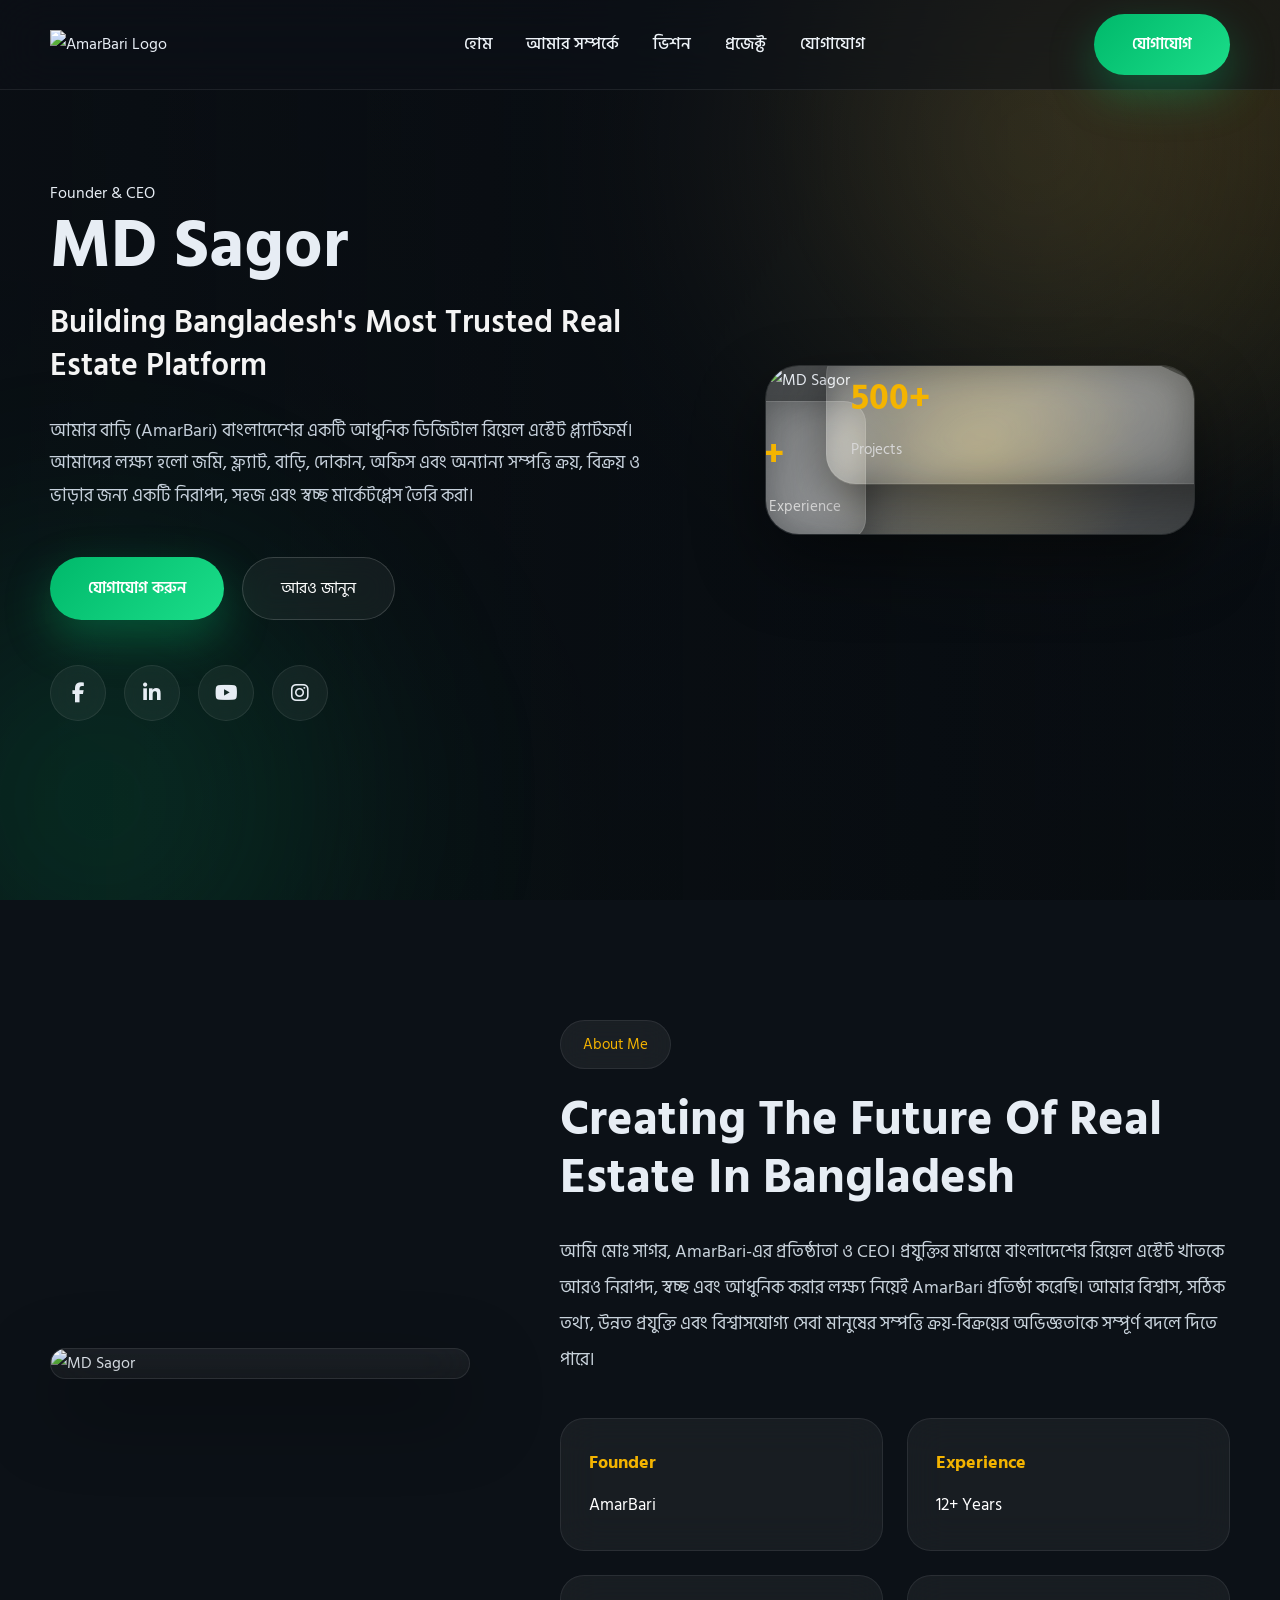
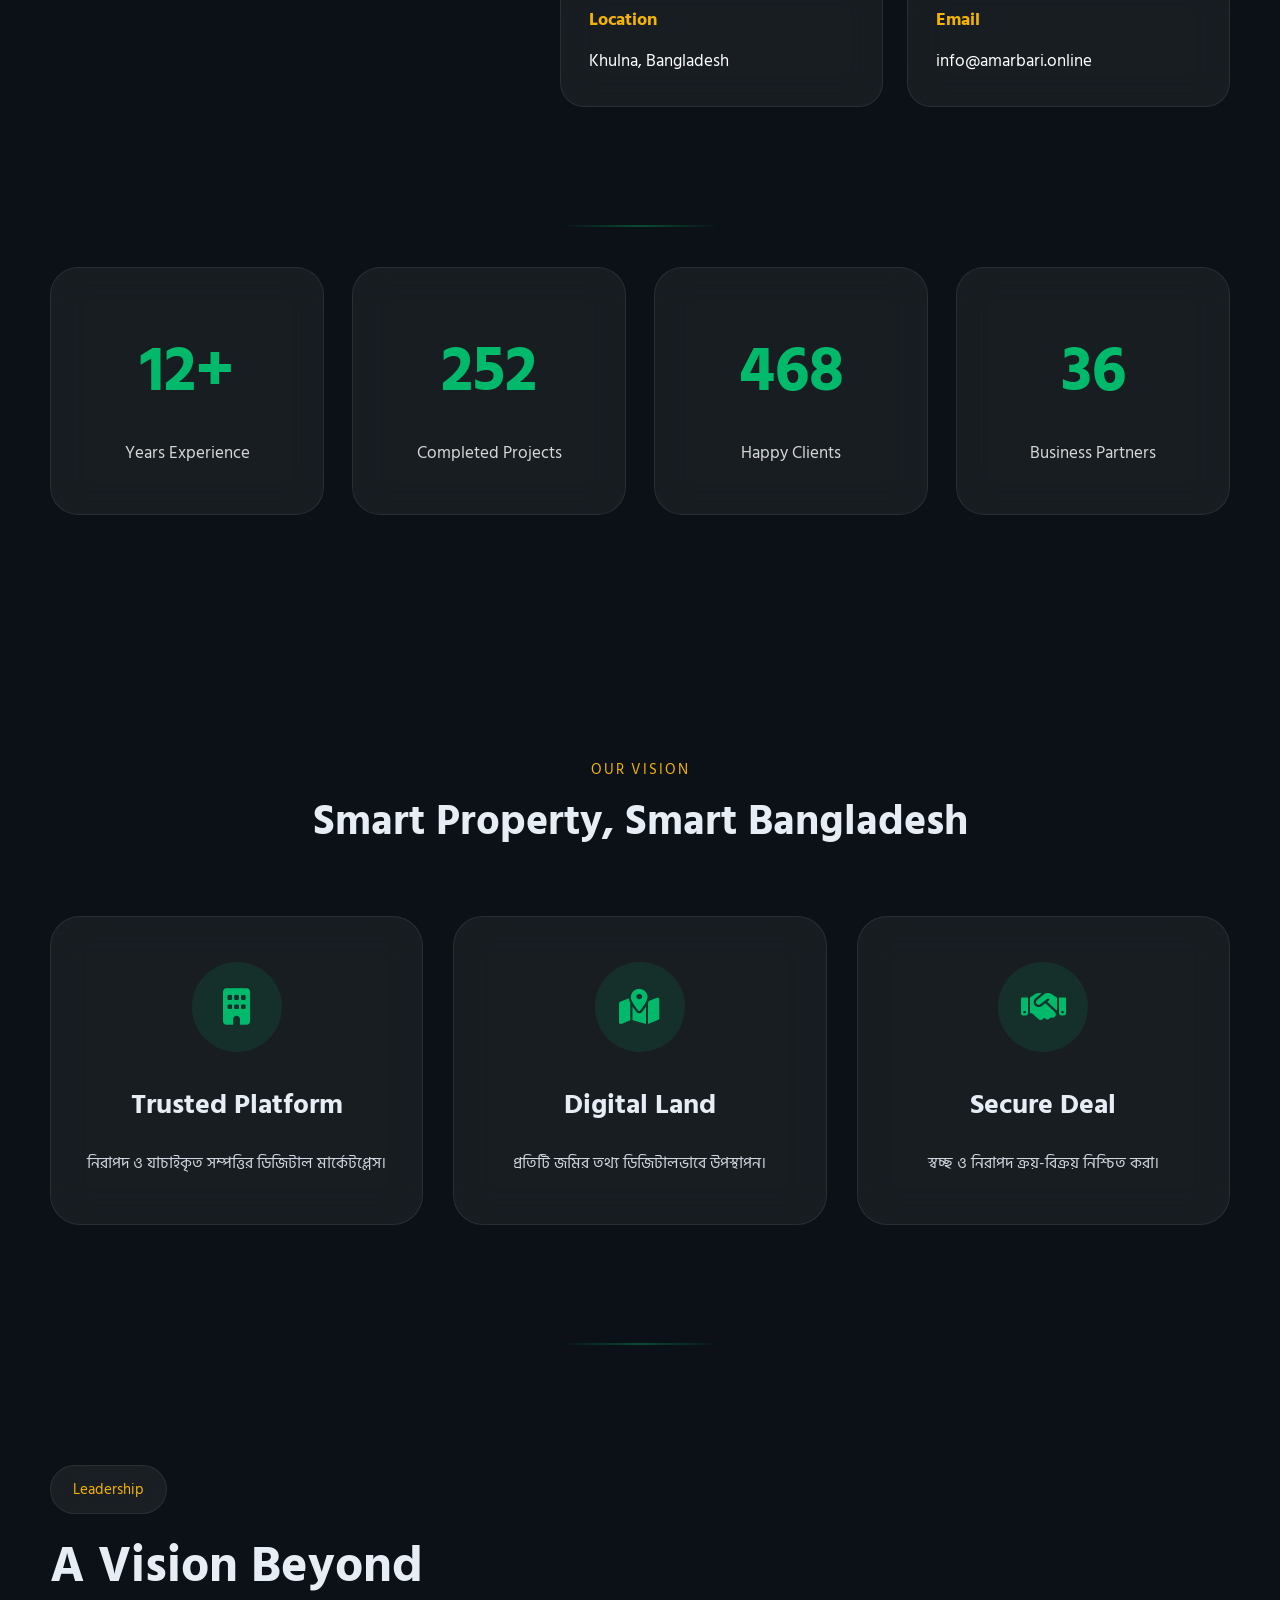
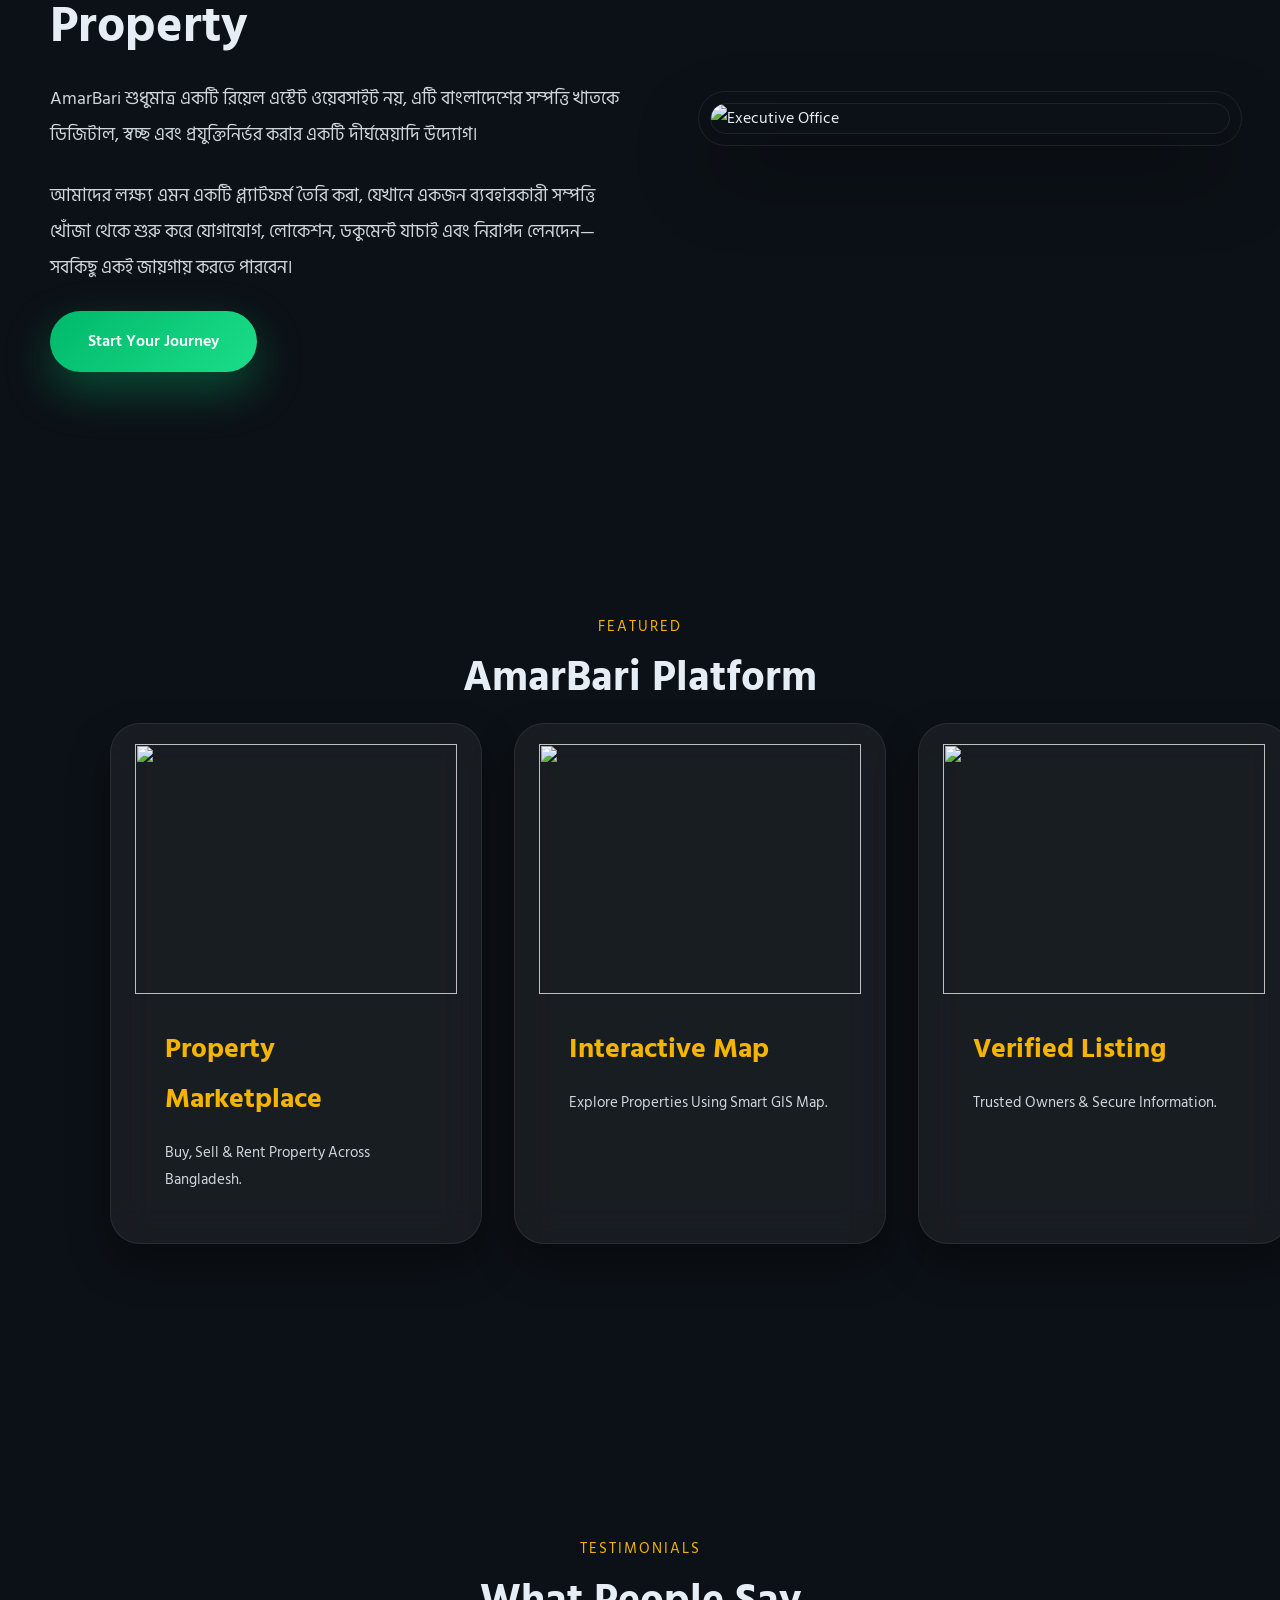
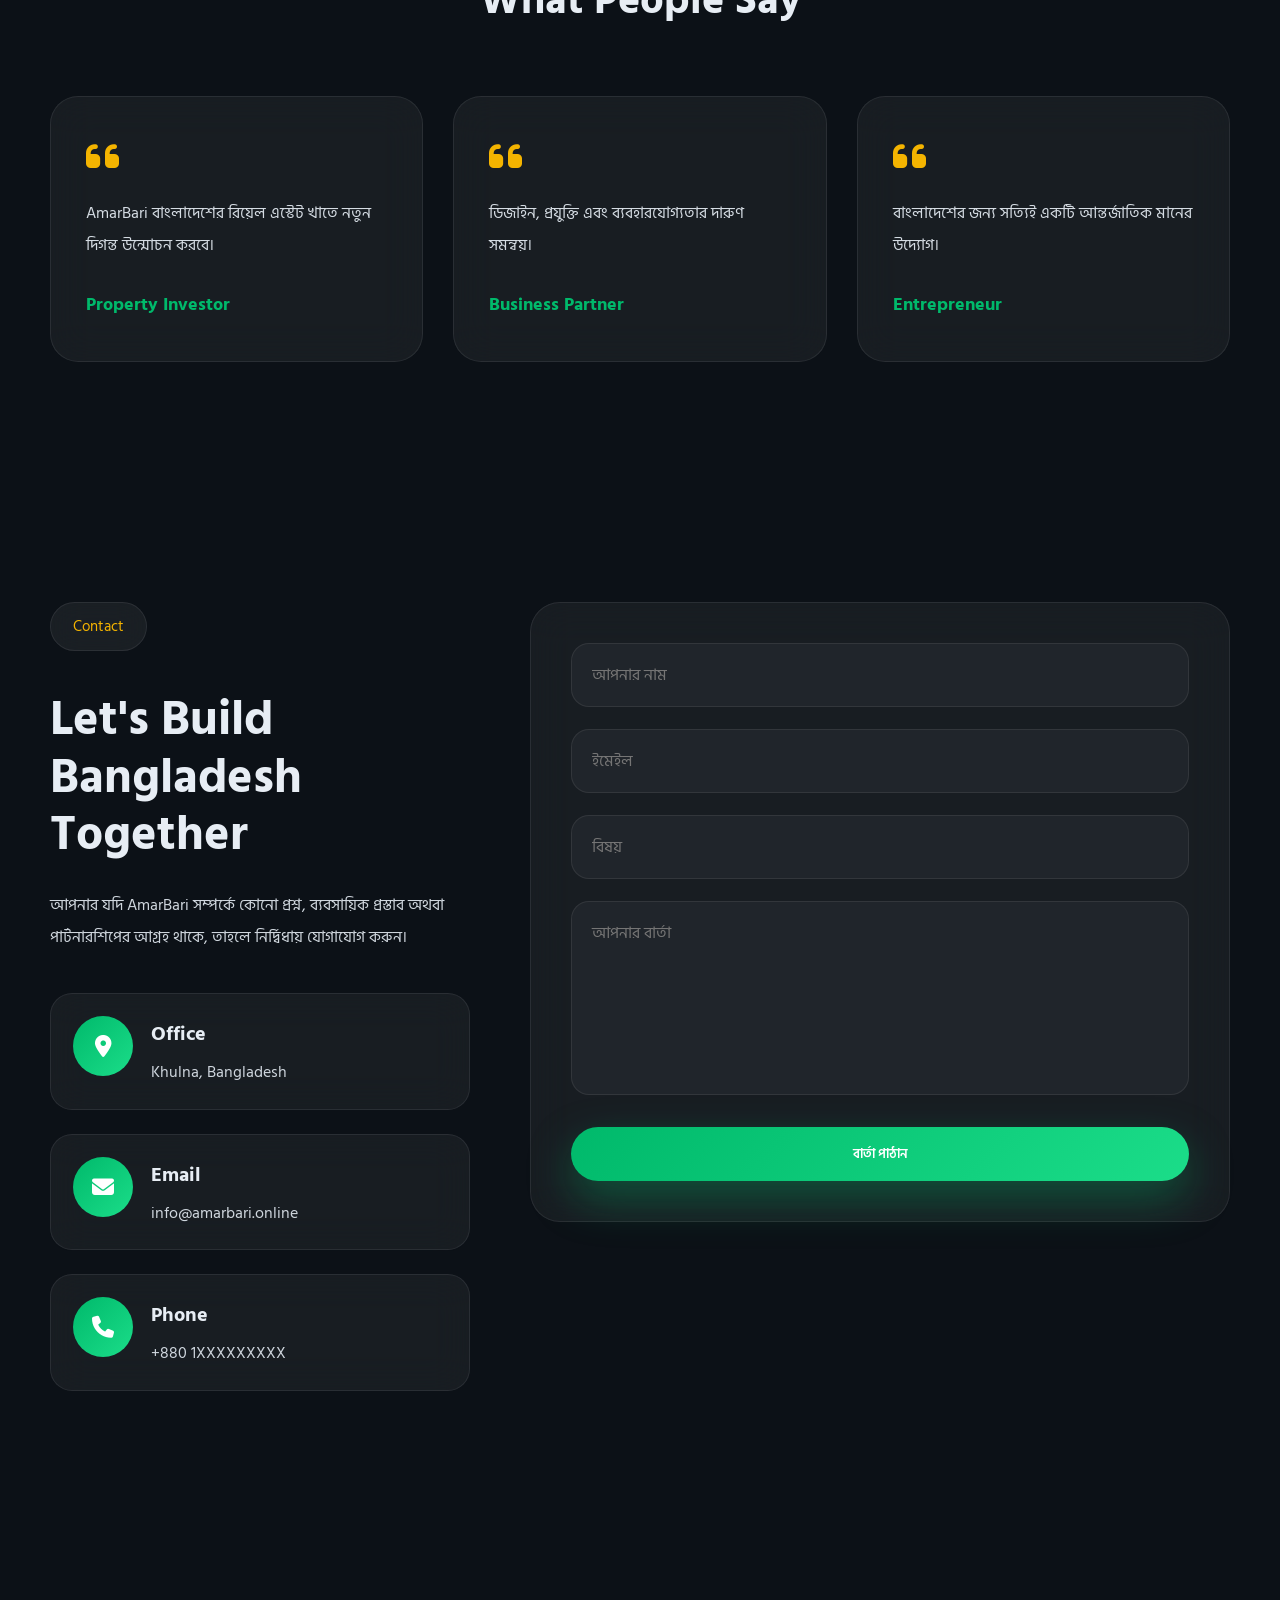
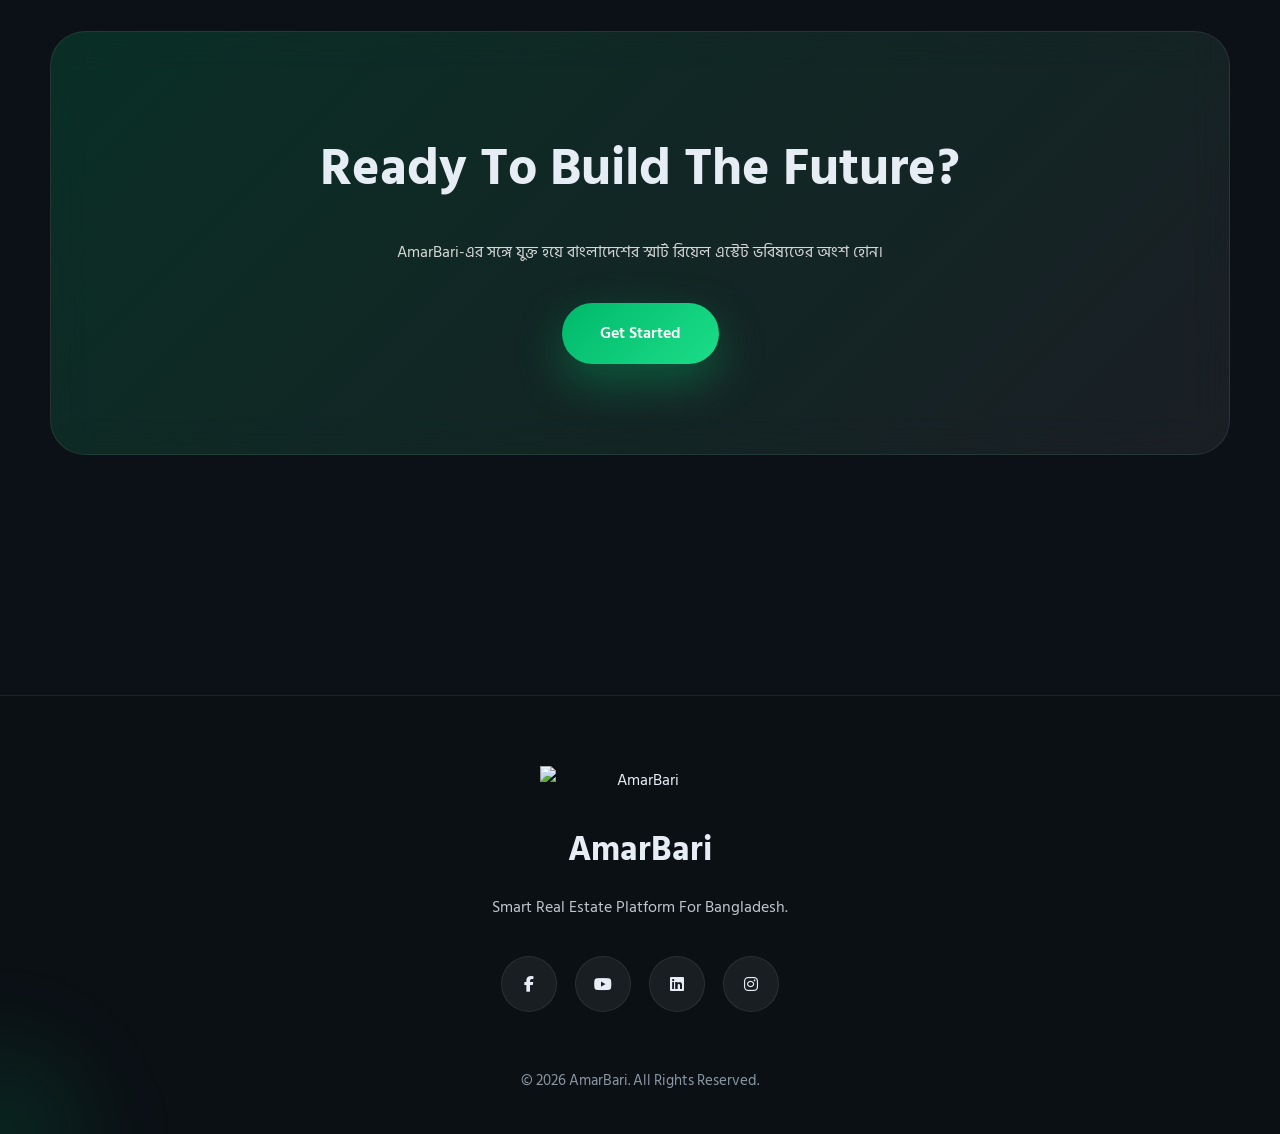
==== commit dcc417cc: "Update project2 image source to a GIF" ====
--- a/index.html
+++ b/index.html
@@ -610,7 +610,7 @@
 
             <article class="project-card">
 
-                <img src="assets/project2.jpg"
+                <img src="https://i.imgur.com/pY8f5yv.gif"
                      alt="">
 
                 <div class="project-content">
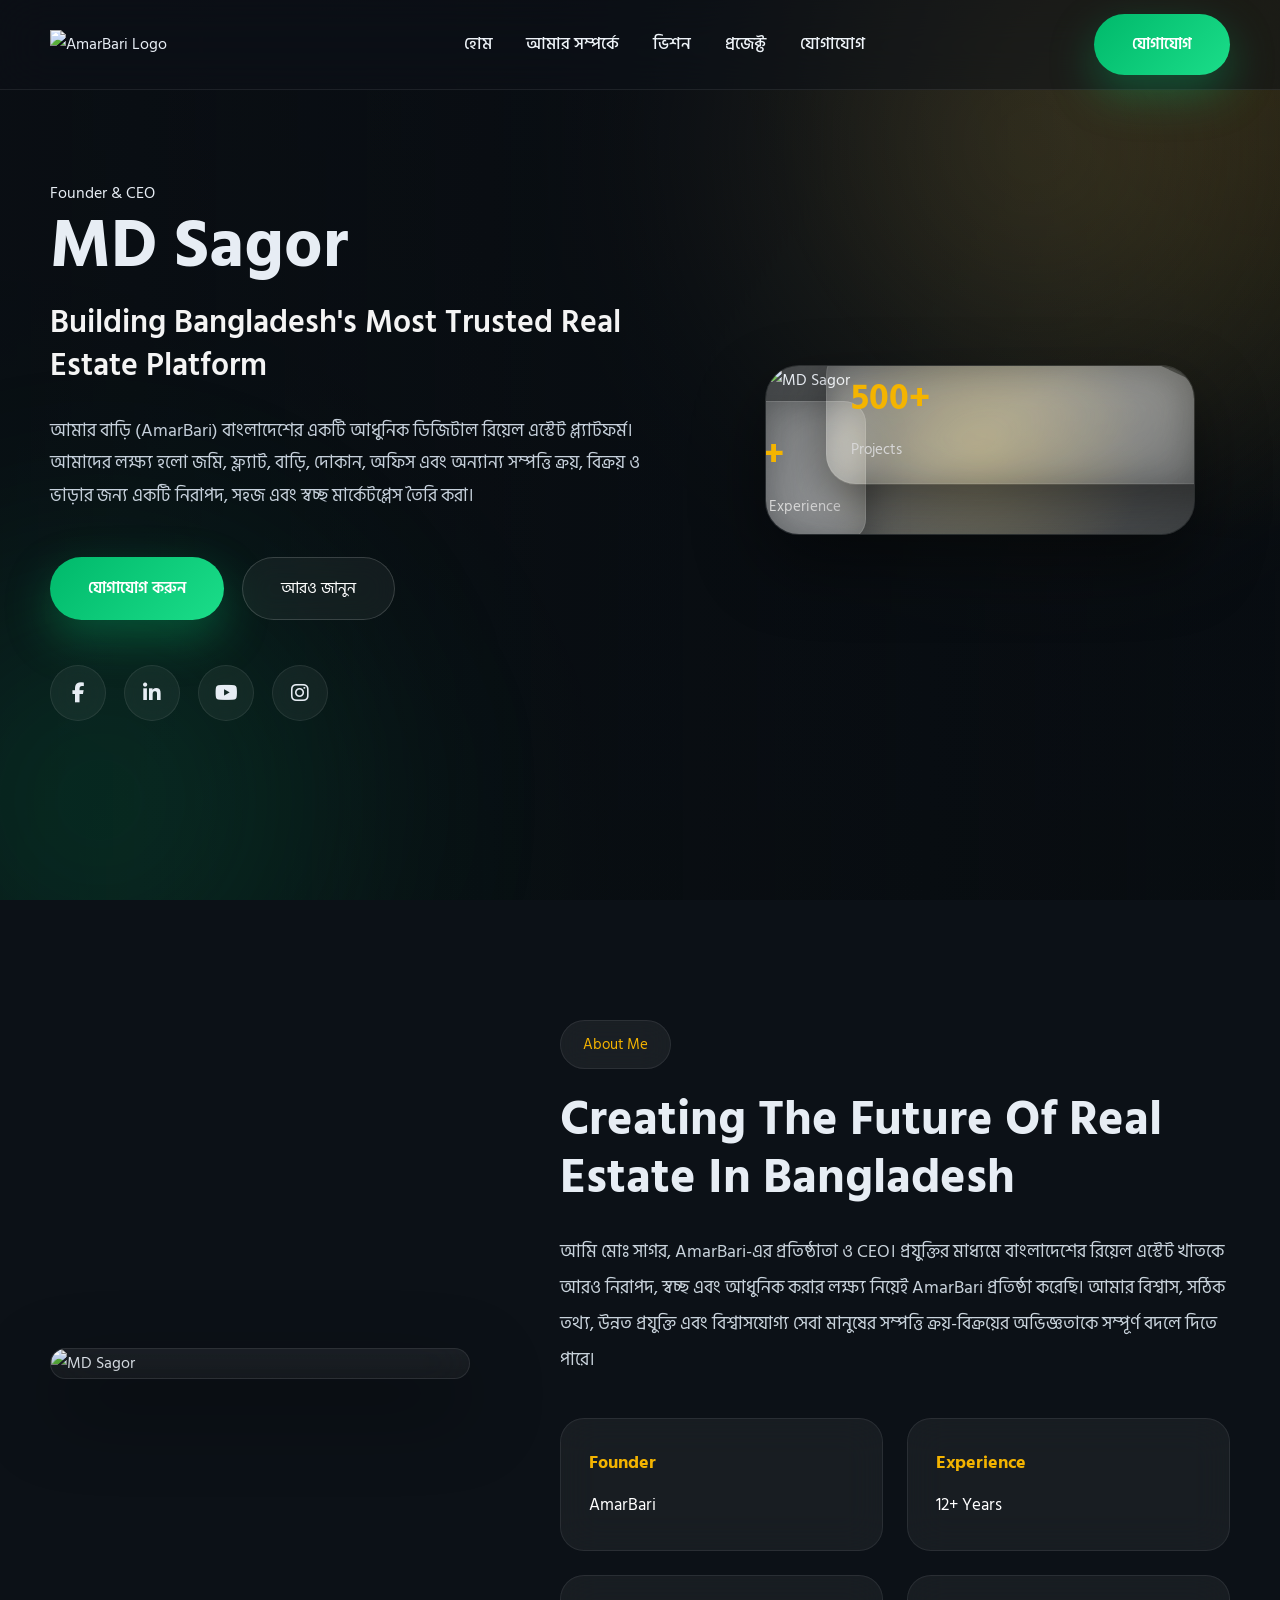
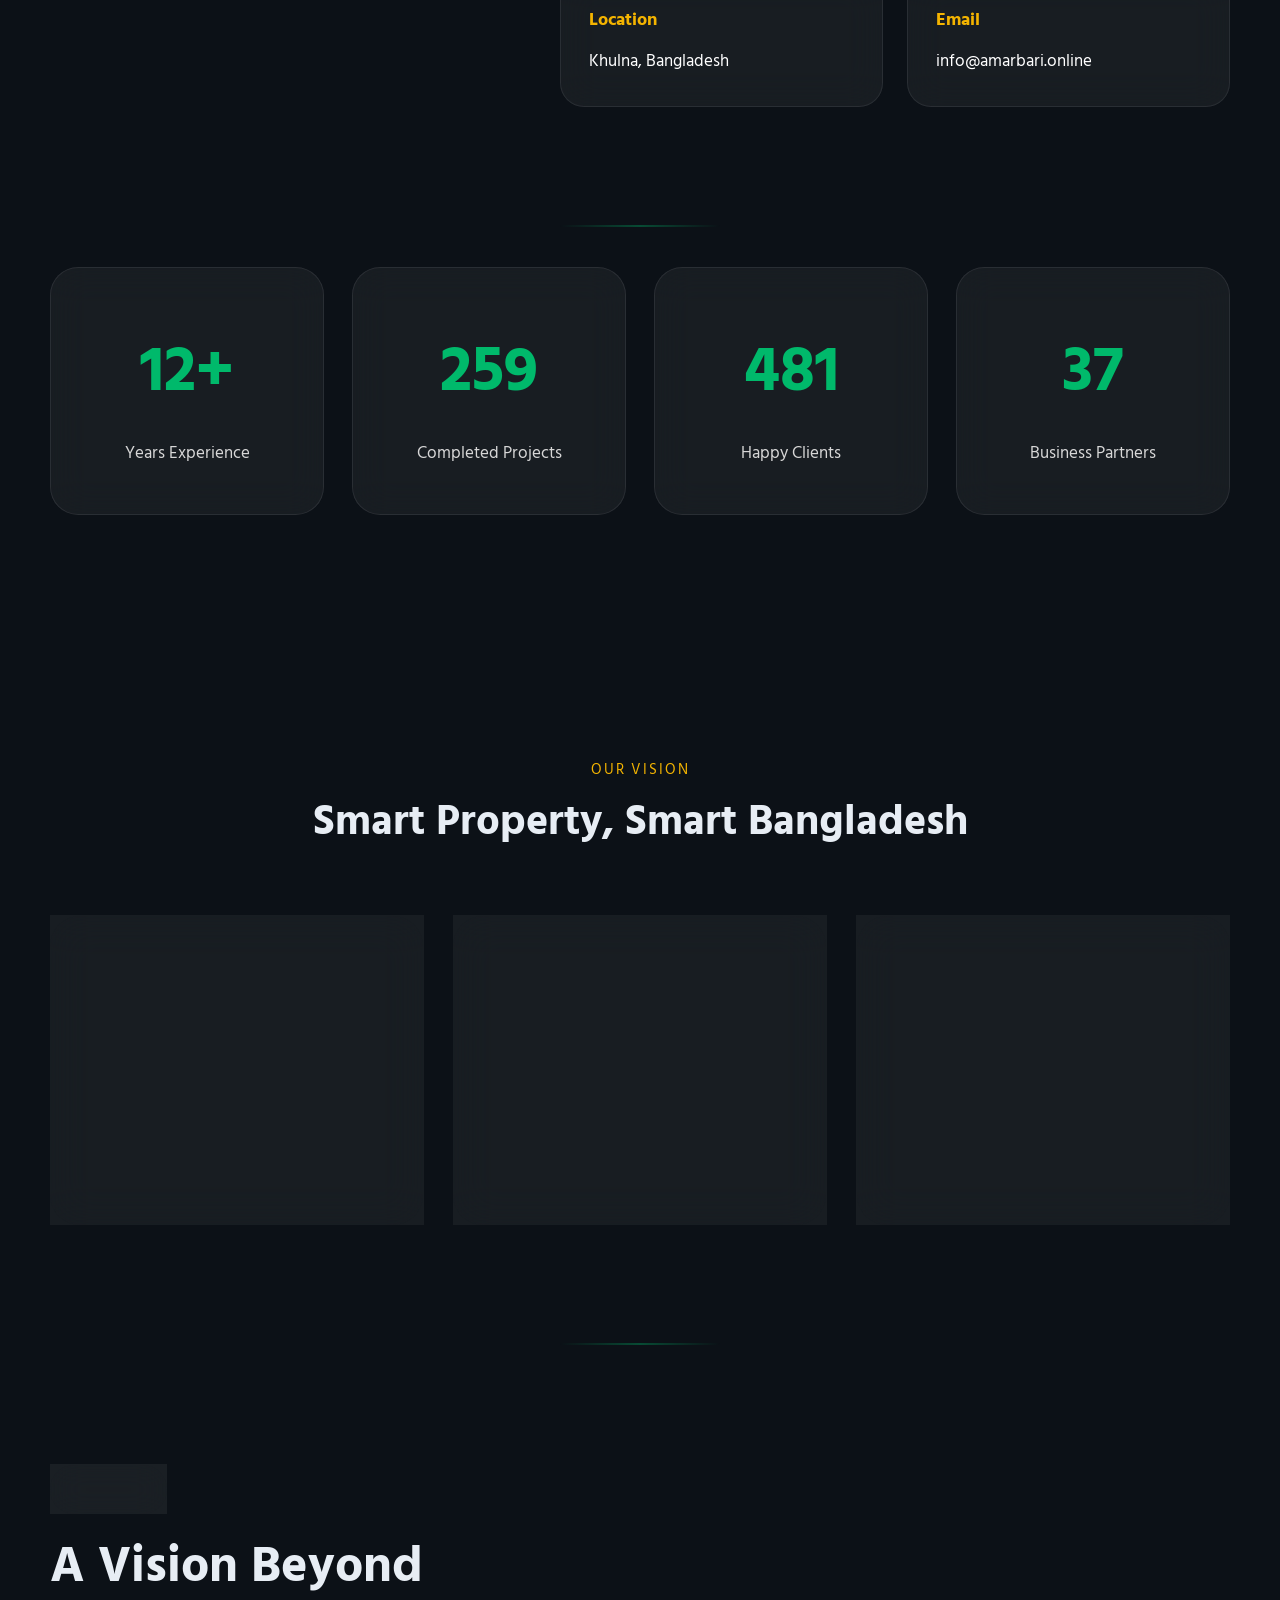
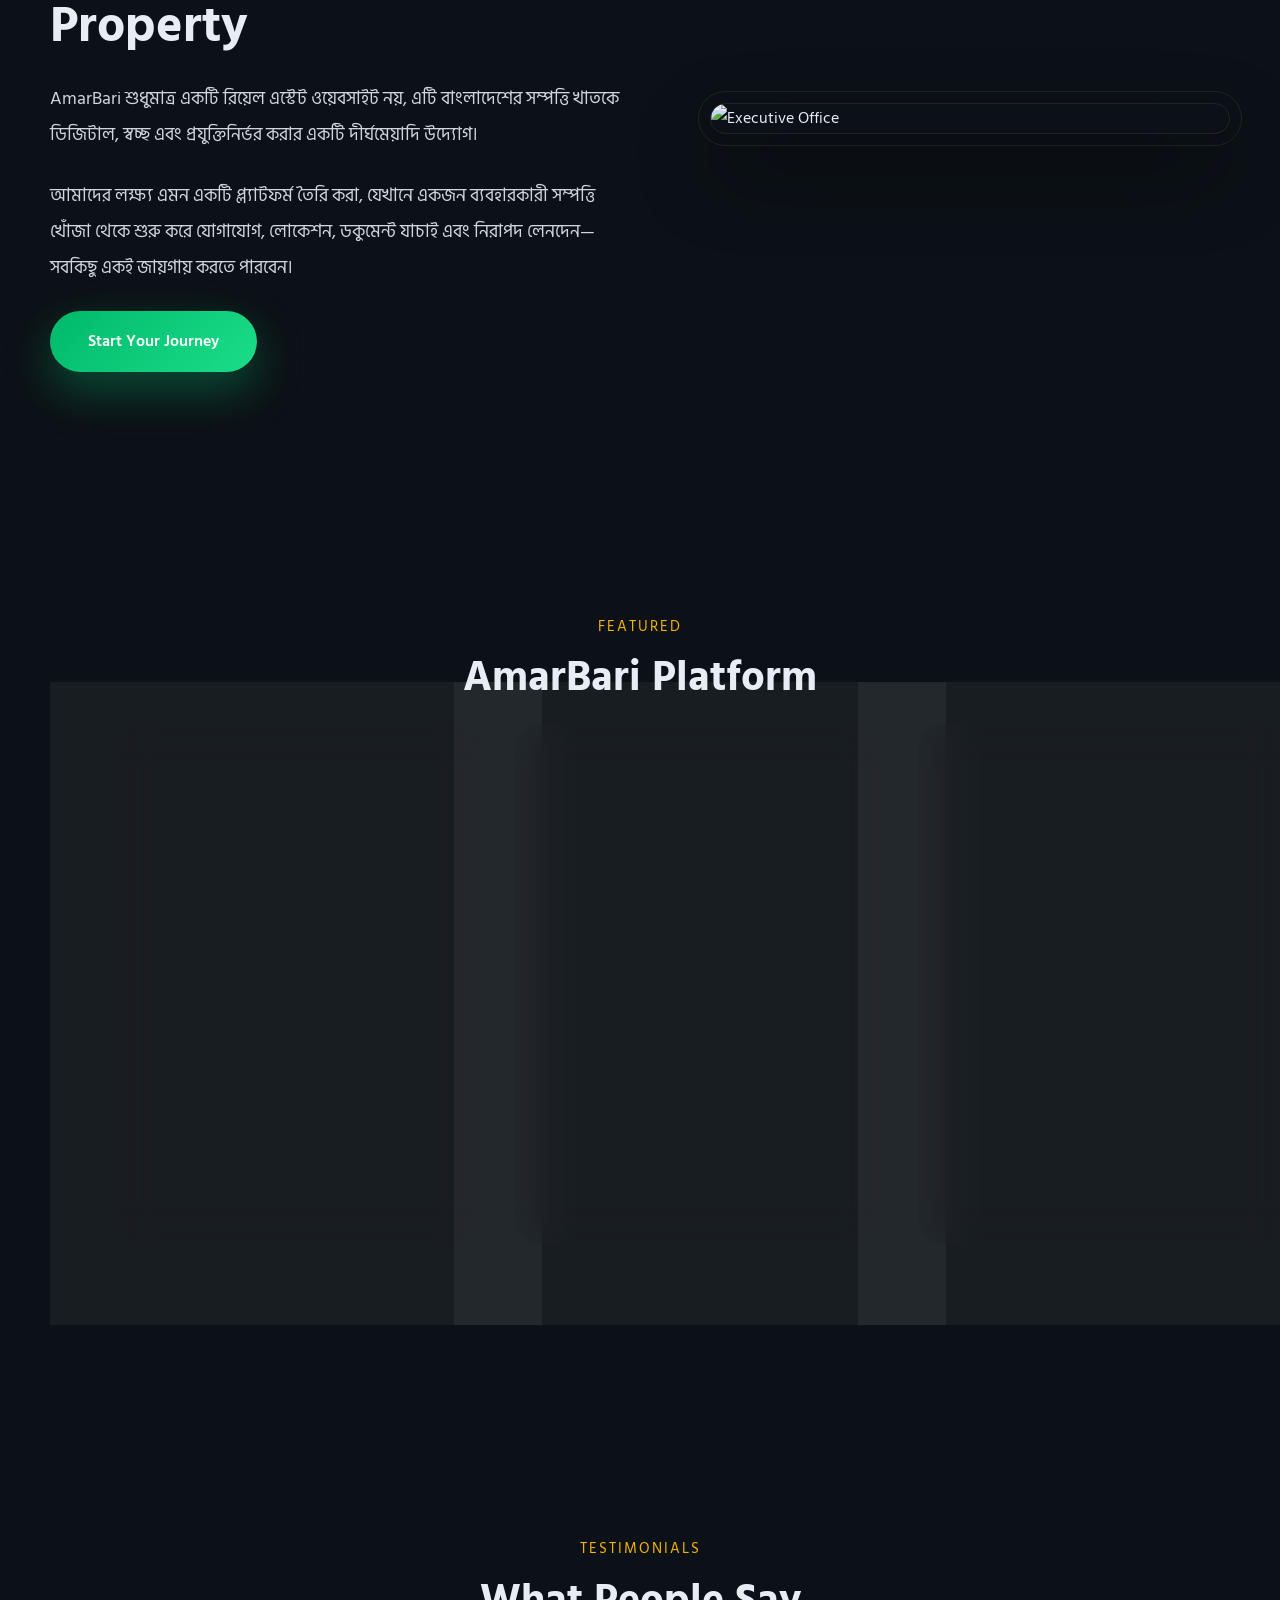
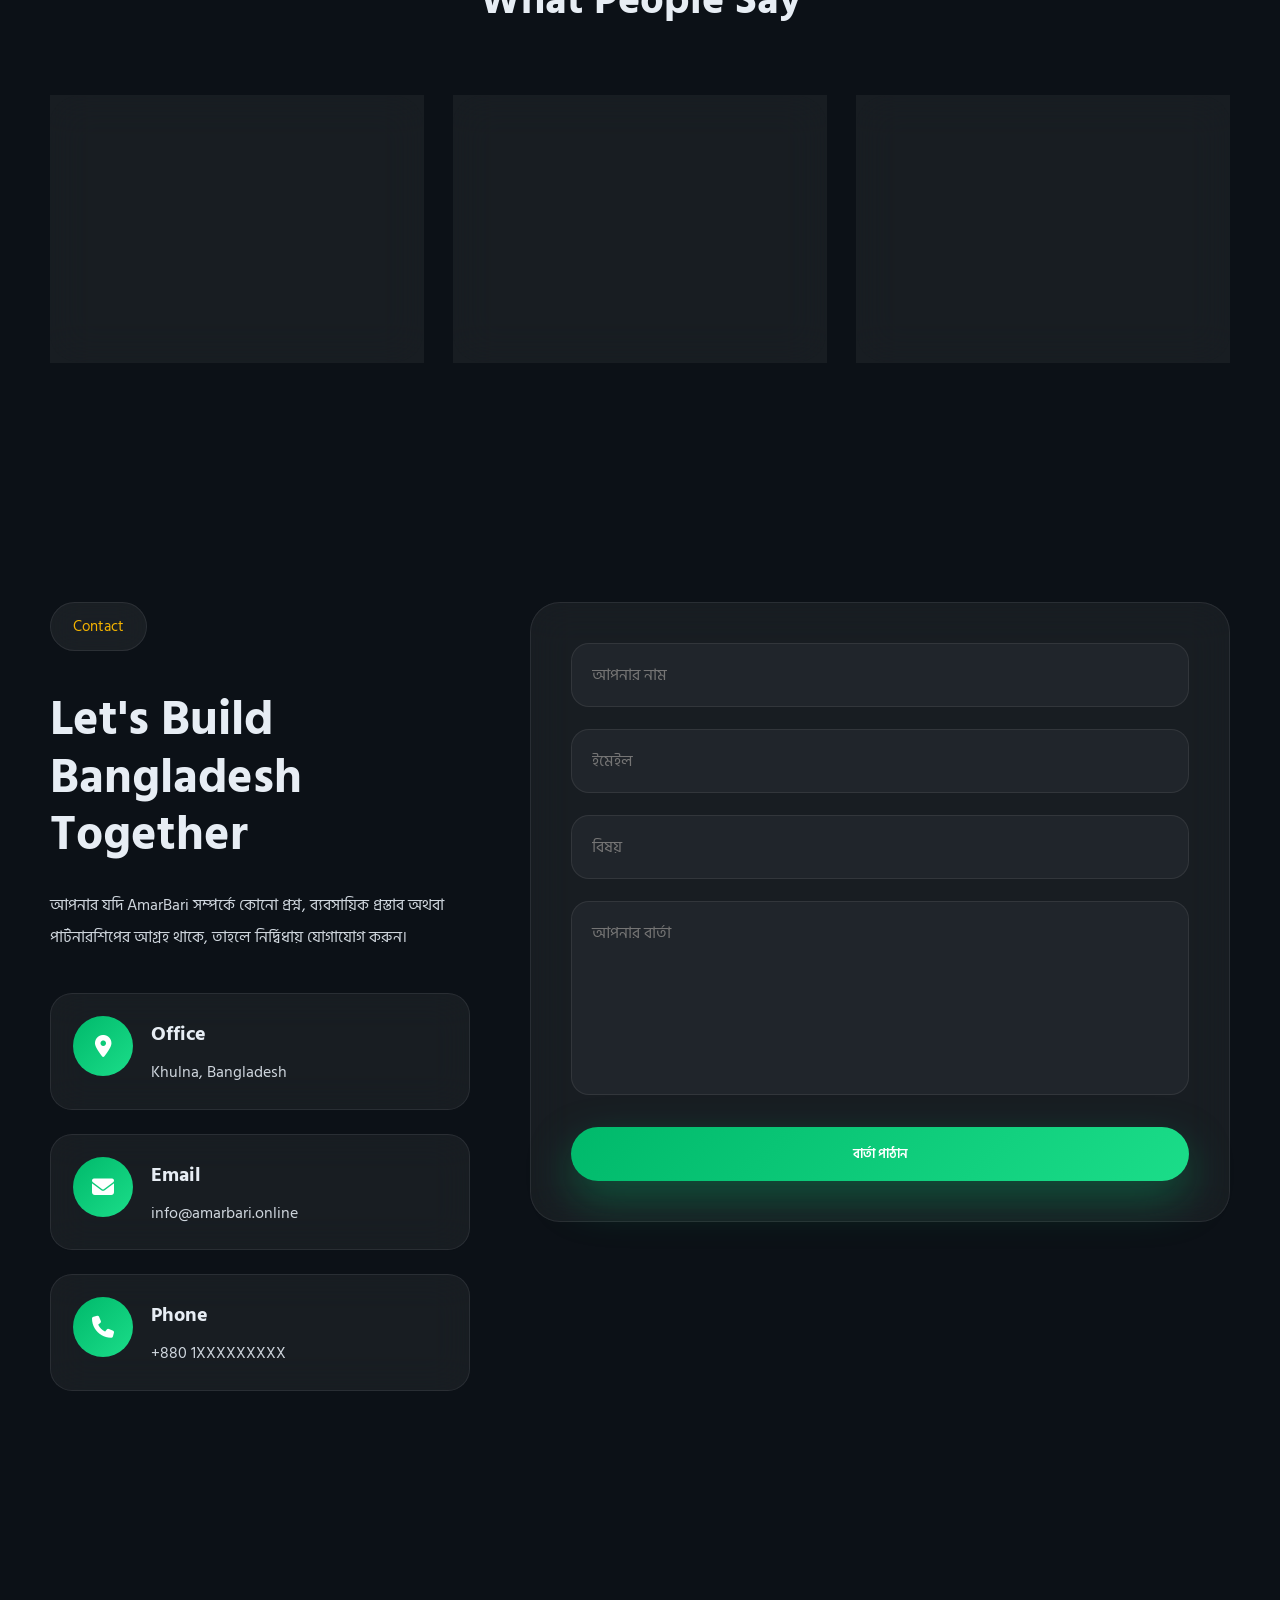
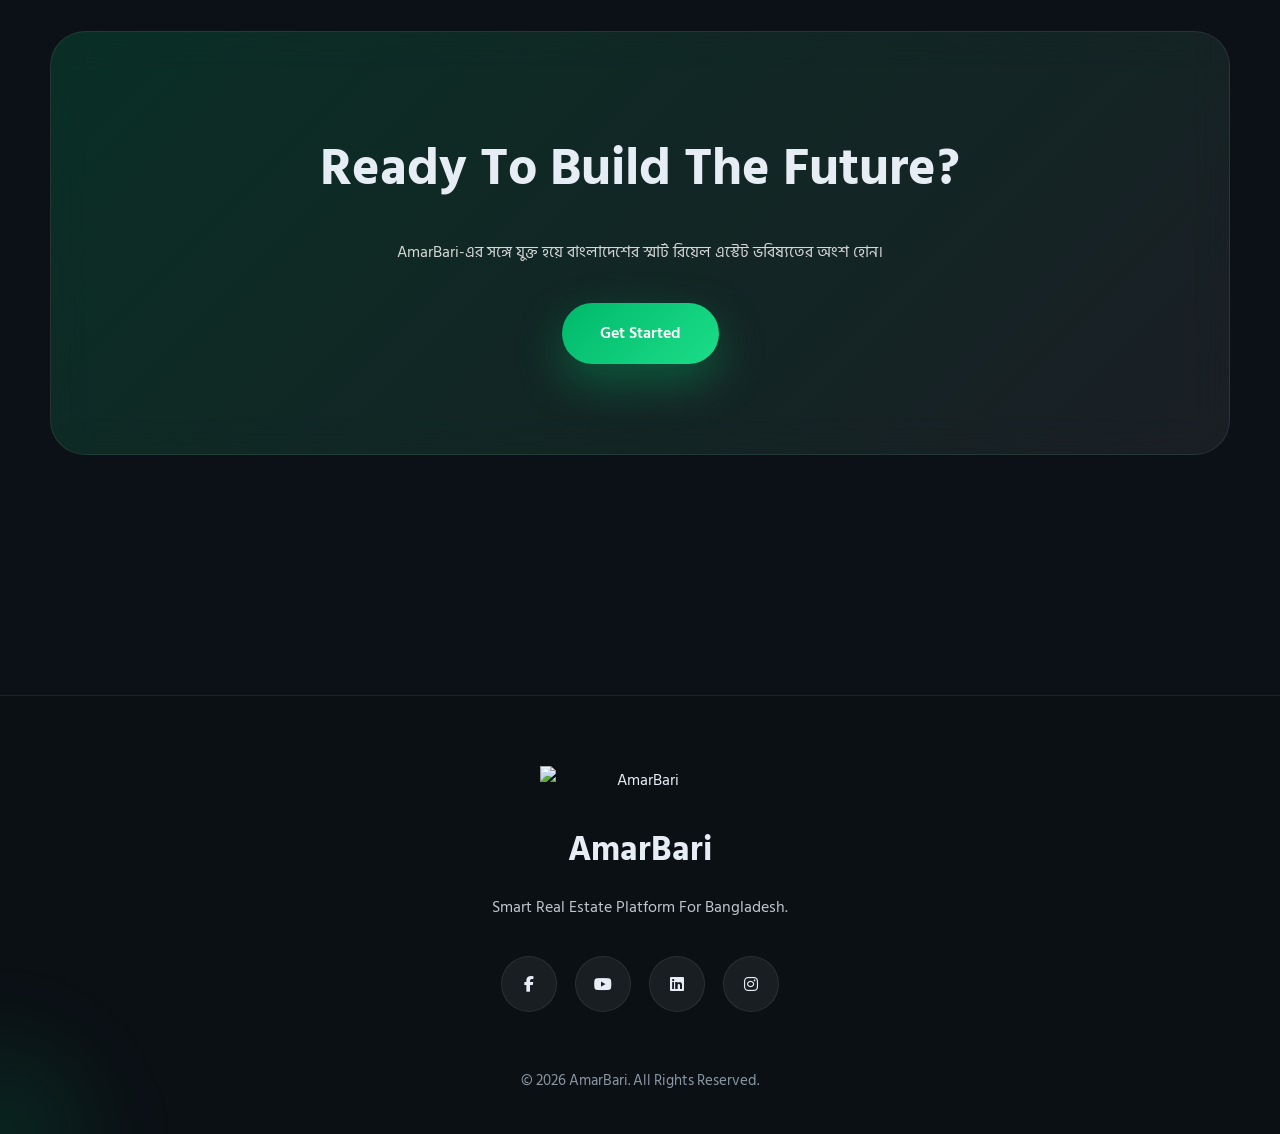
==== commit fc2ba5f0: "Update image sources in index.html" ====
--- a/index.html
+++ b/index.html
@@ -634,7 +634,7 @@
 
             <article class="project-card">
 
-                <img src="assets/project3.jpg"
+                <img src="https://i.imgur.com/csu8Y09.jpeg"
                      alt="">
 
                 <div class="project-content">
@@ -914,7 +914,7 @@
         <div class="footer-logo">
 
             <img
-            src="assets/logo.png"
+            src="https://i.imgur.com/AfnVmHL.png"
             alt="AmarBari">
 
         </div>
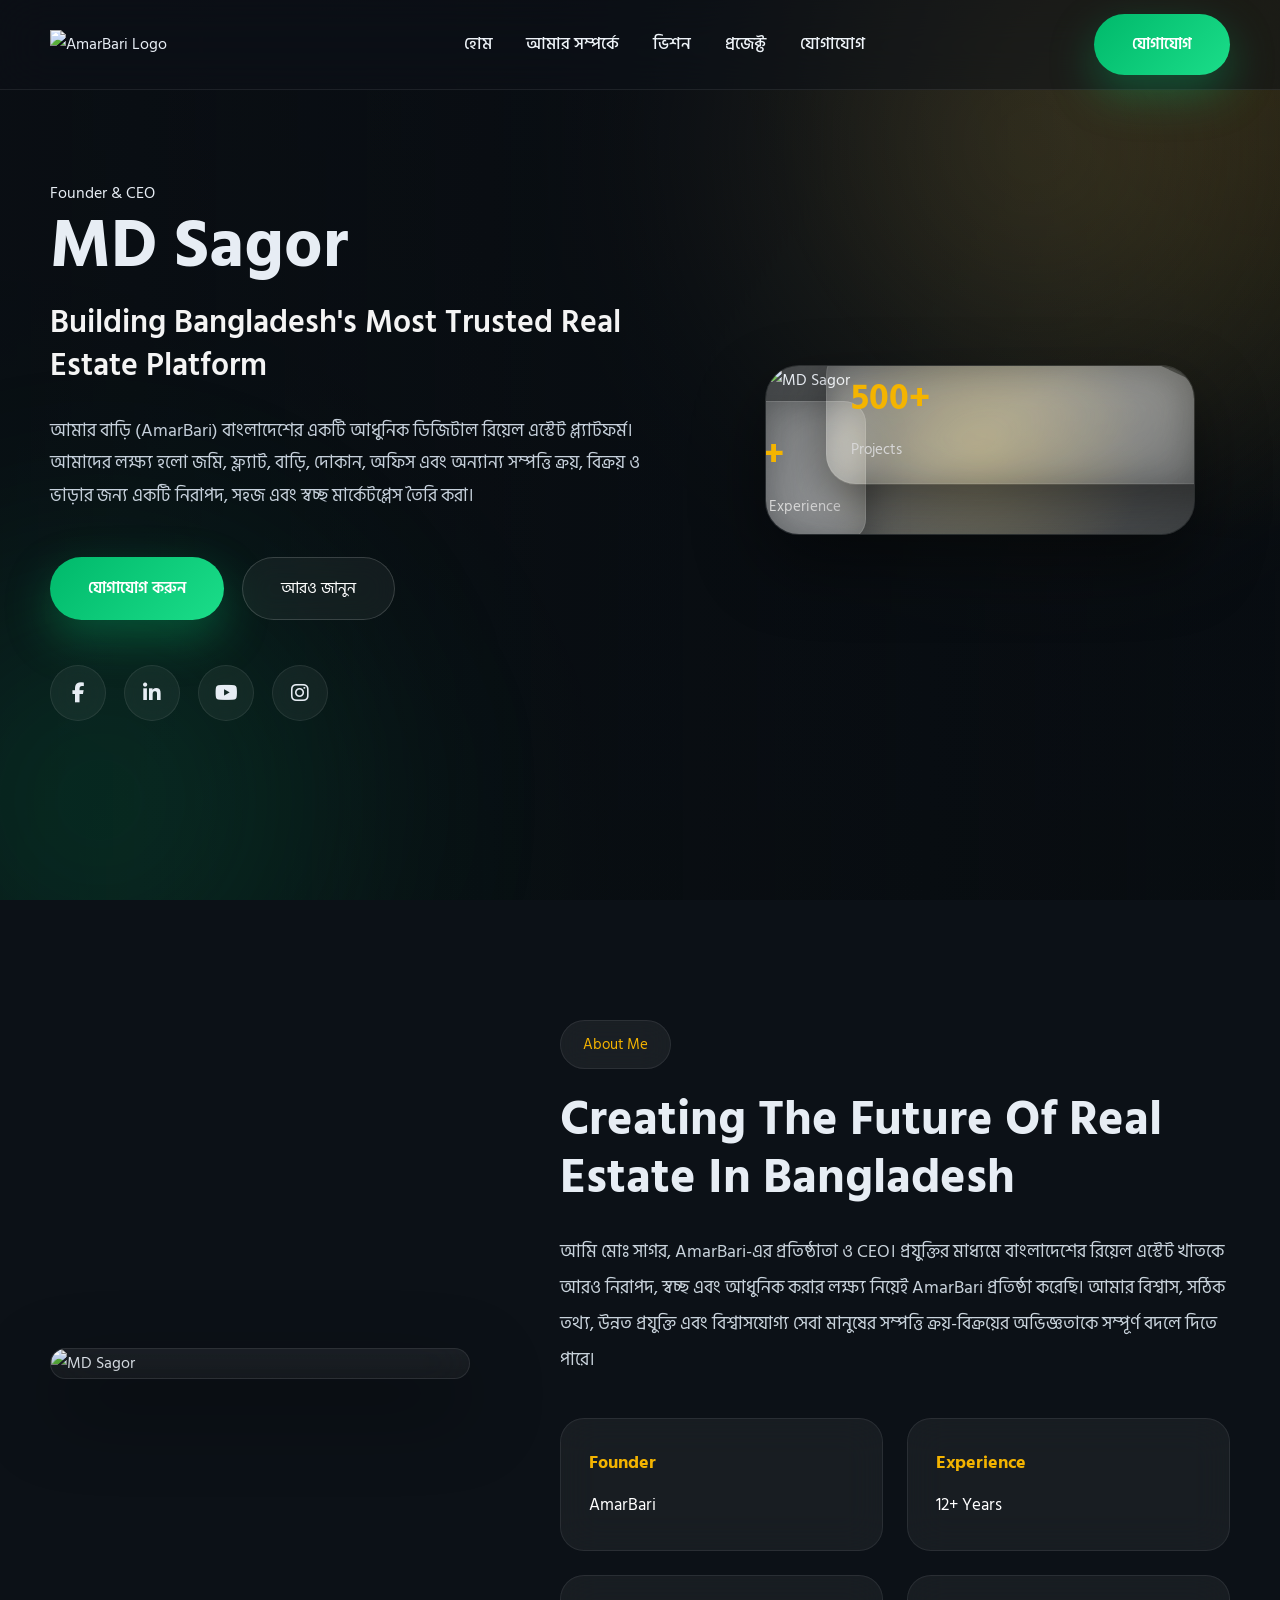
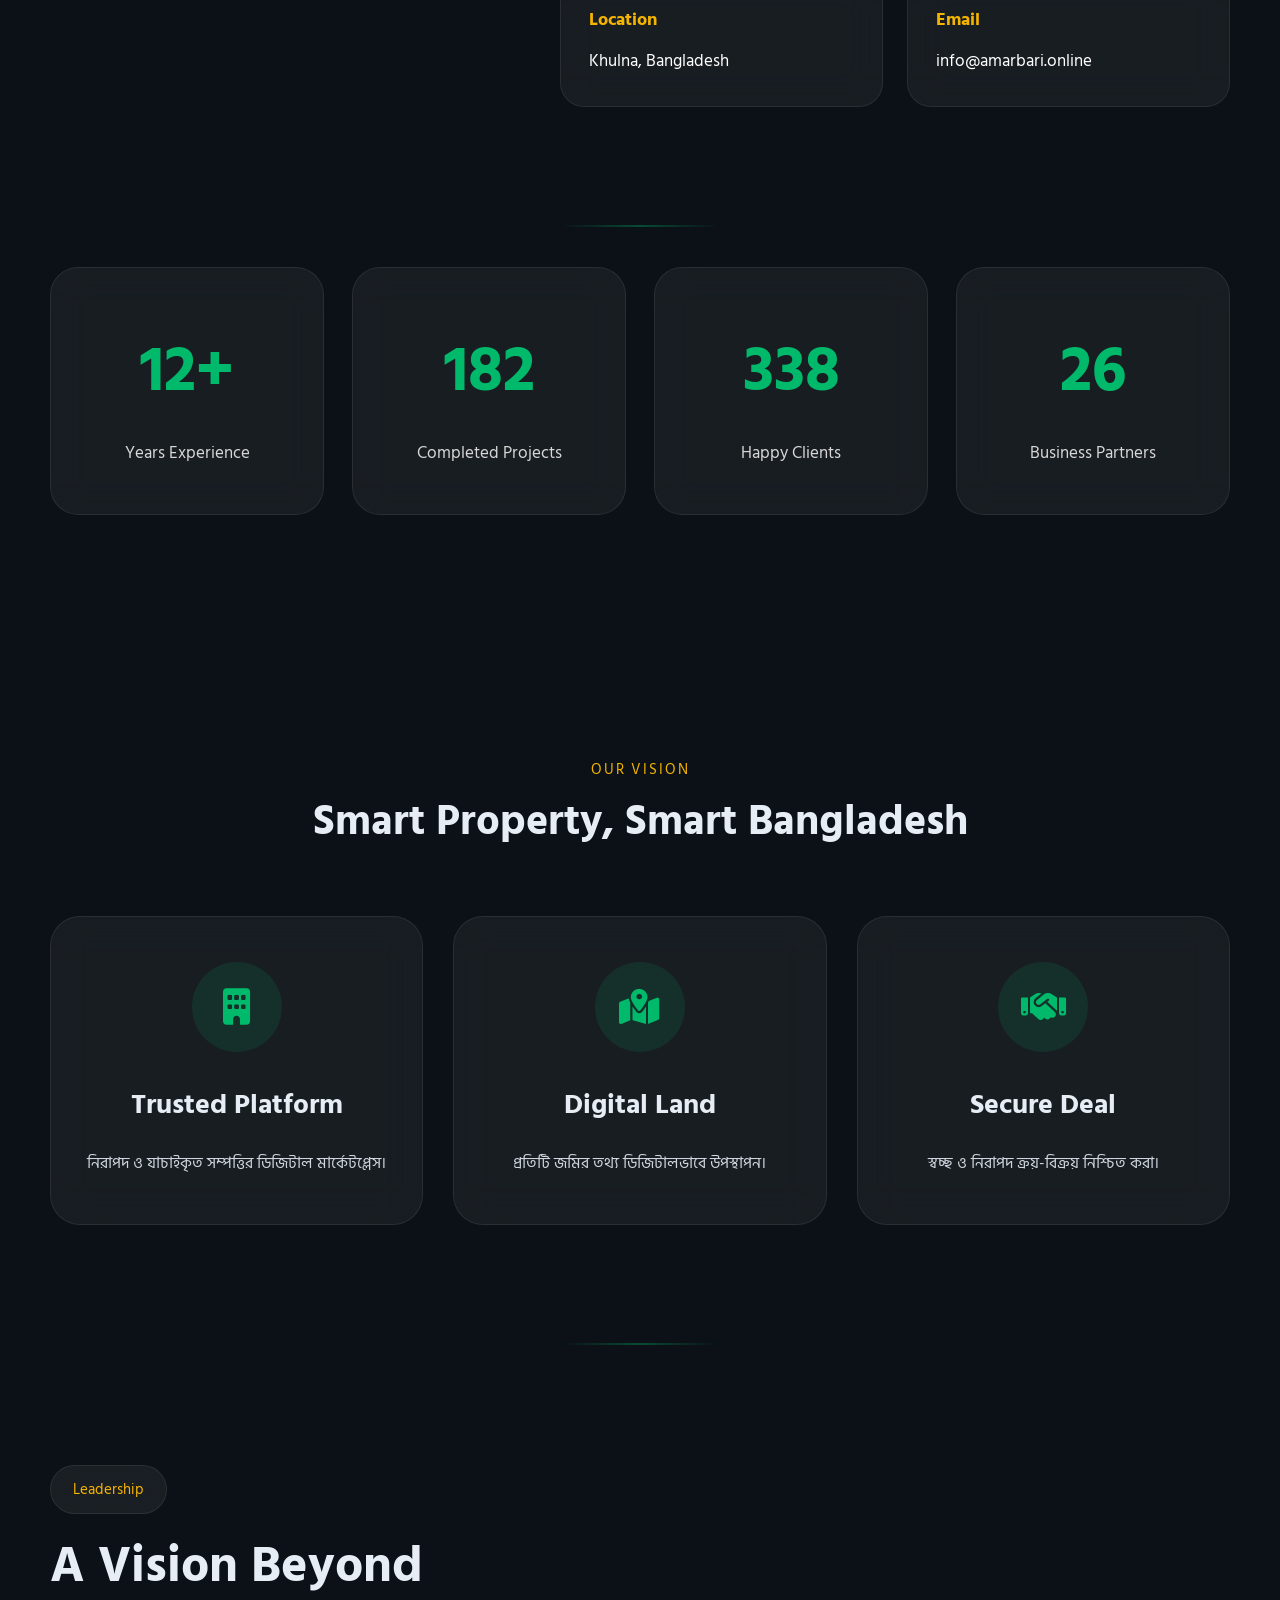
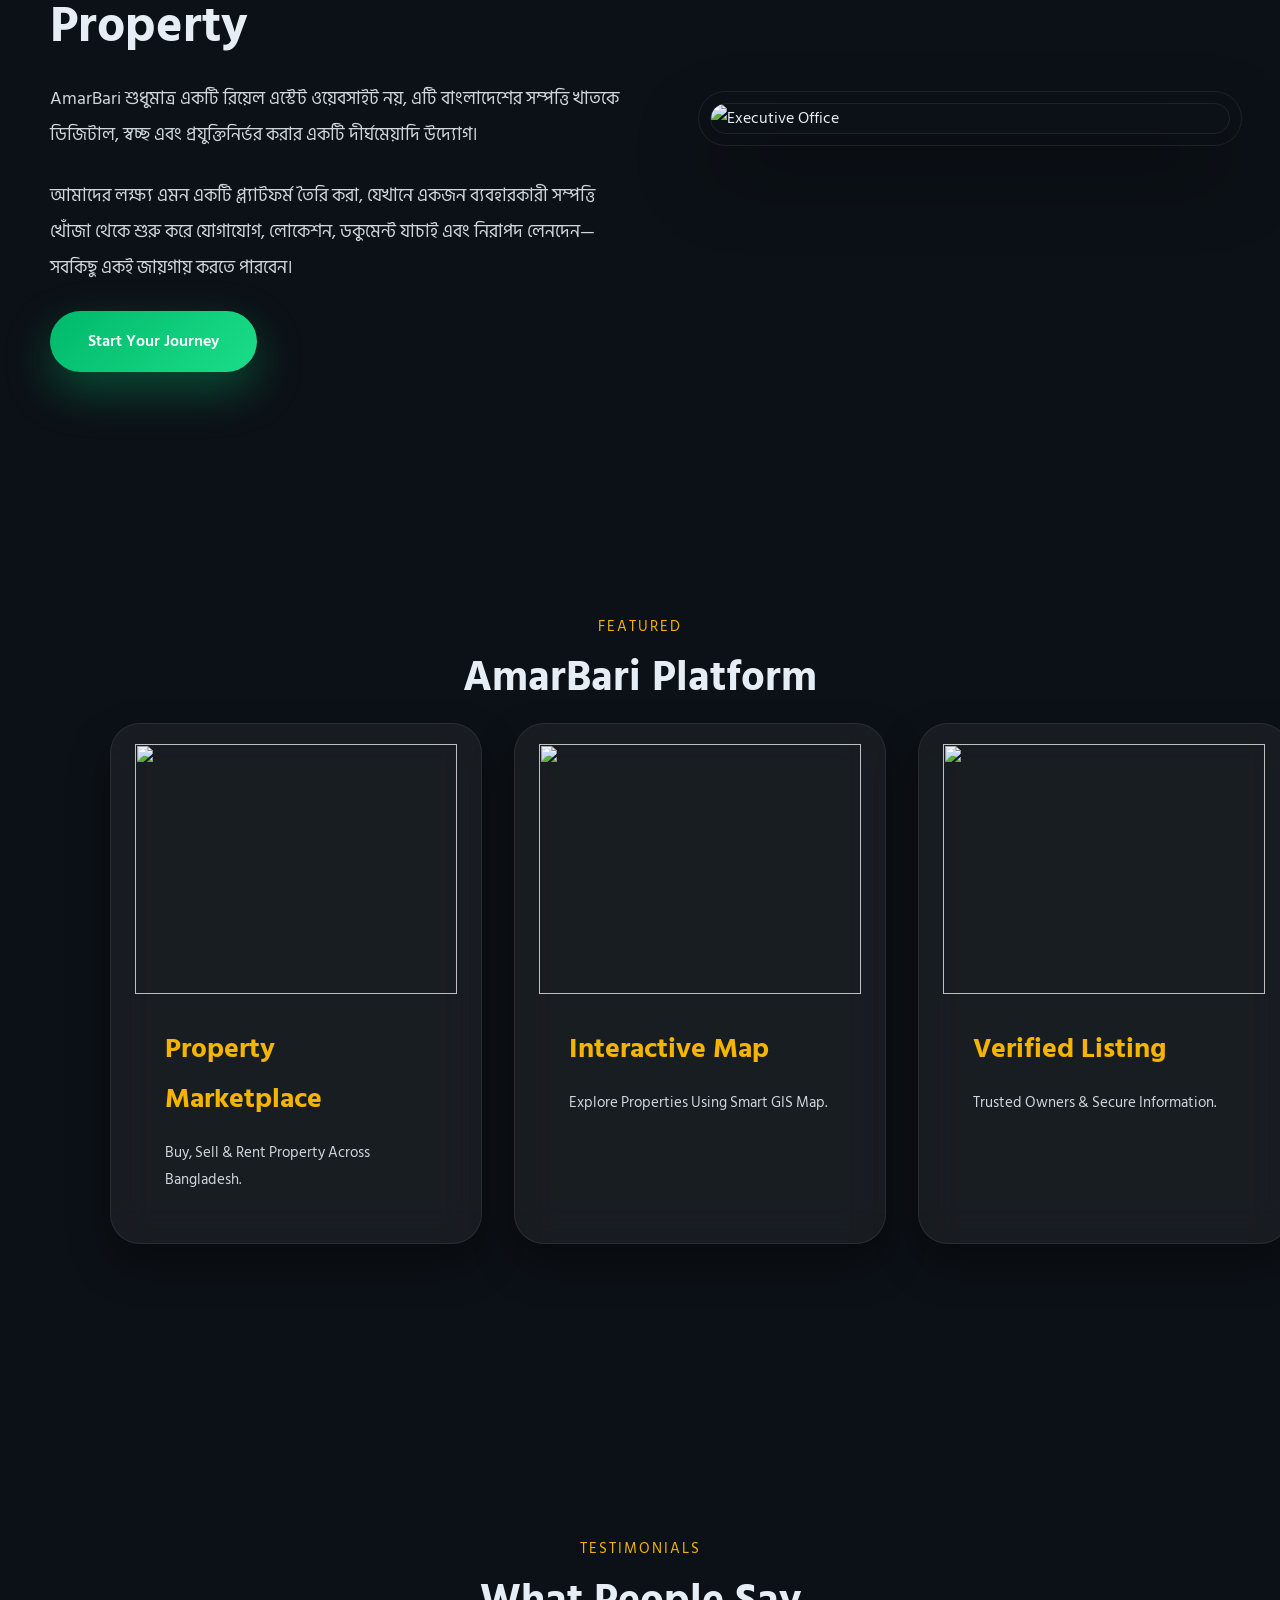
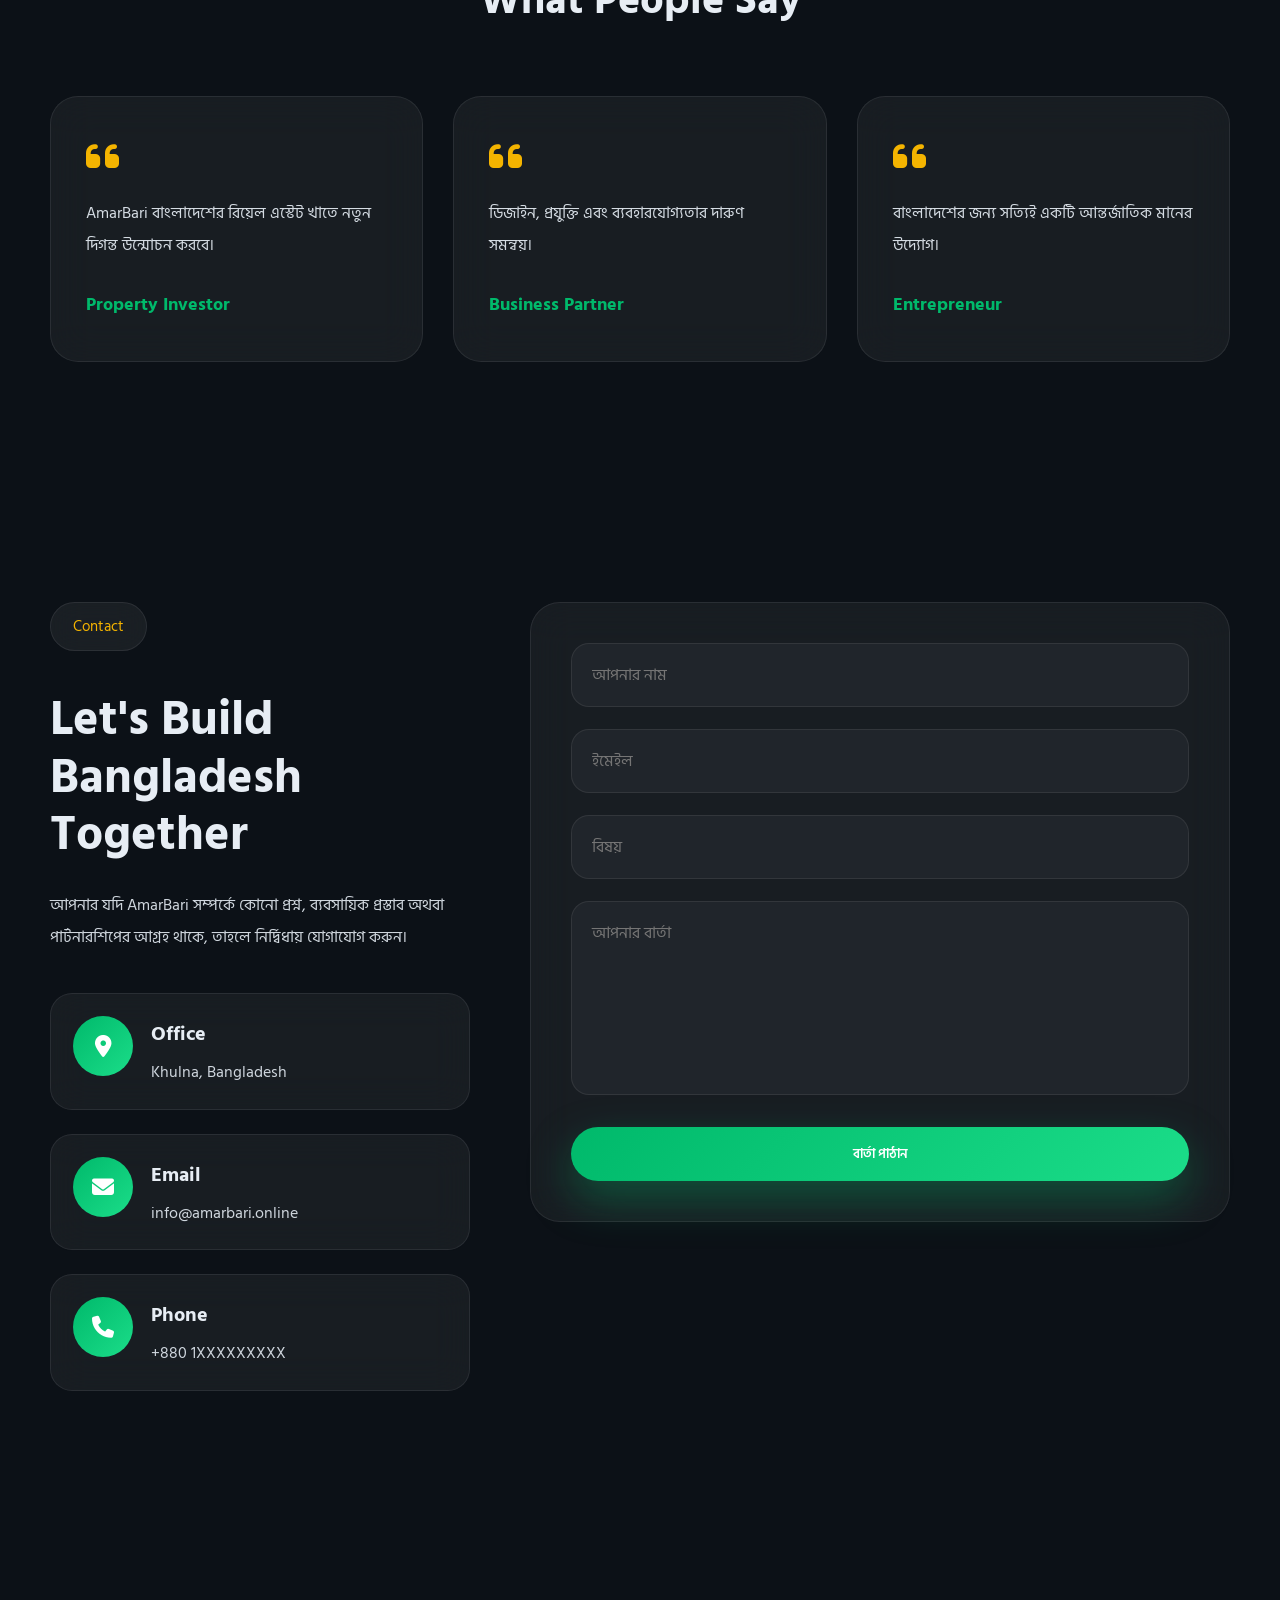
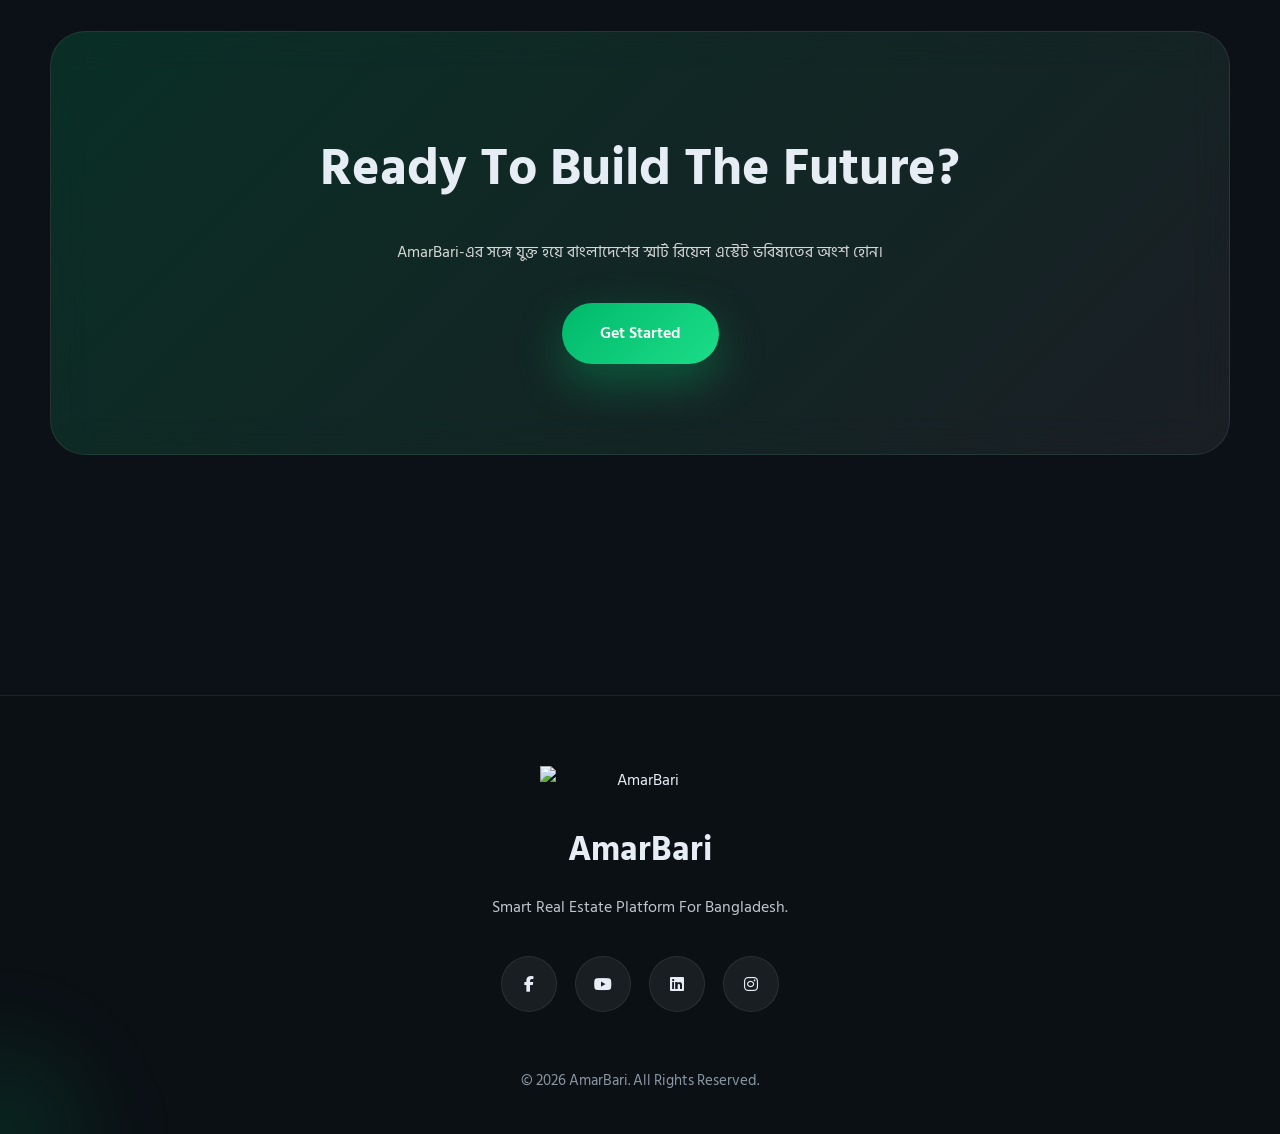
==== commit 67d83bfa: "Replace logo image source with local asset" ====
--- a/index.html
+++ b/index.html
@@ -54,7 +54,7 @@
 
 <a href="#" class="logo">
 
-<img src="https://i.imgur.com/AfnVmHL.png"
+<img src="assets/logo.png"
 alt="AmarBari Logo">
 
 </a>
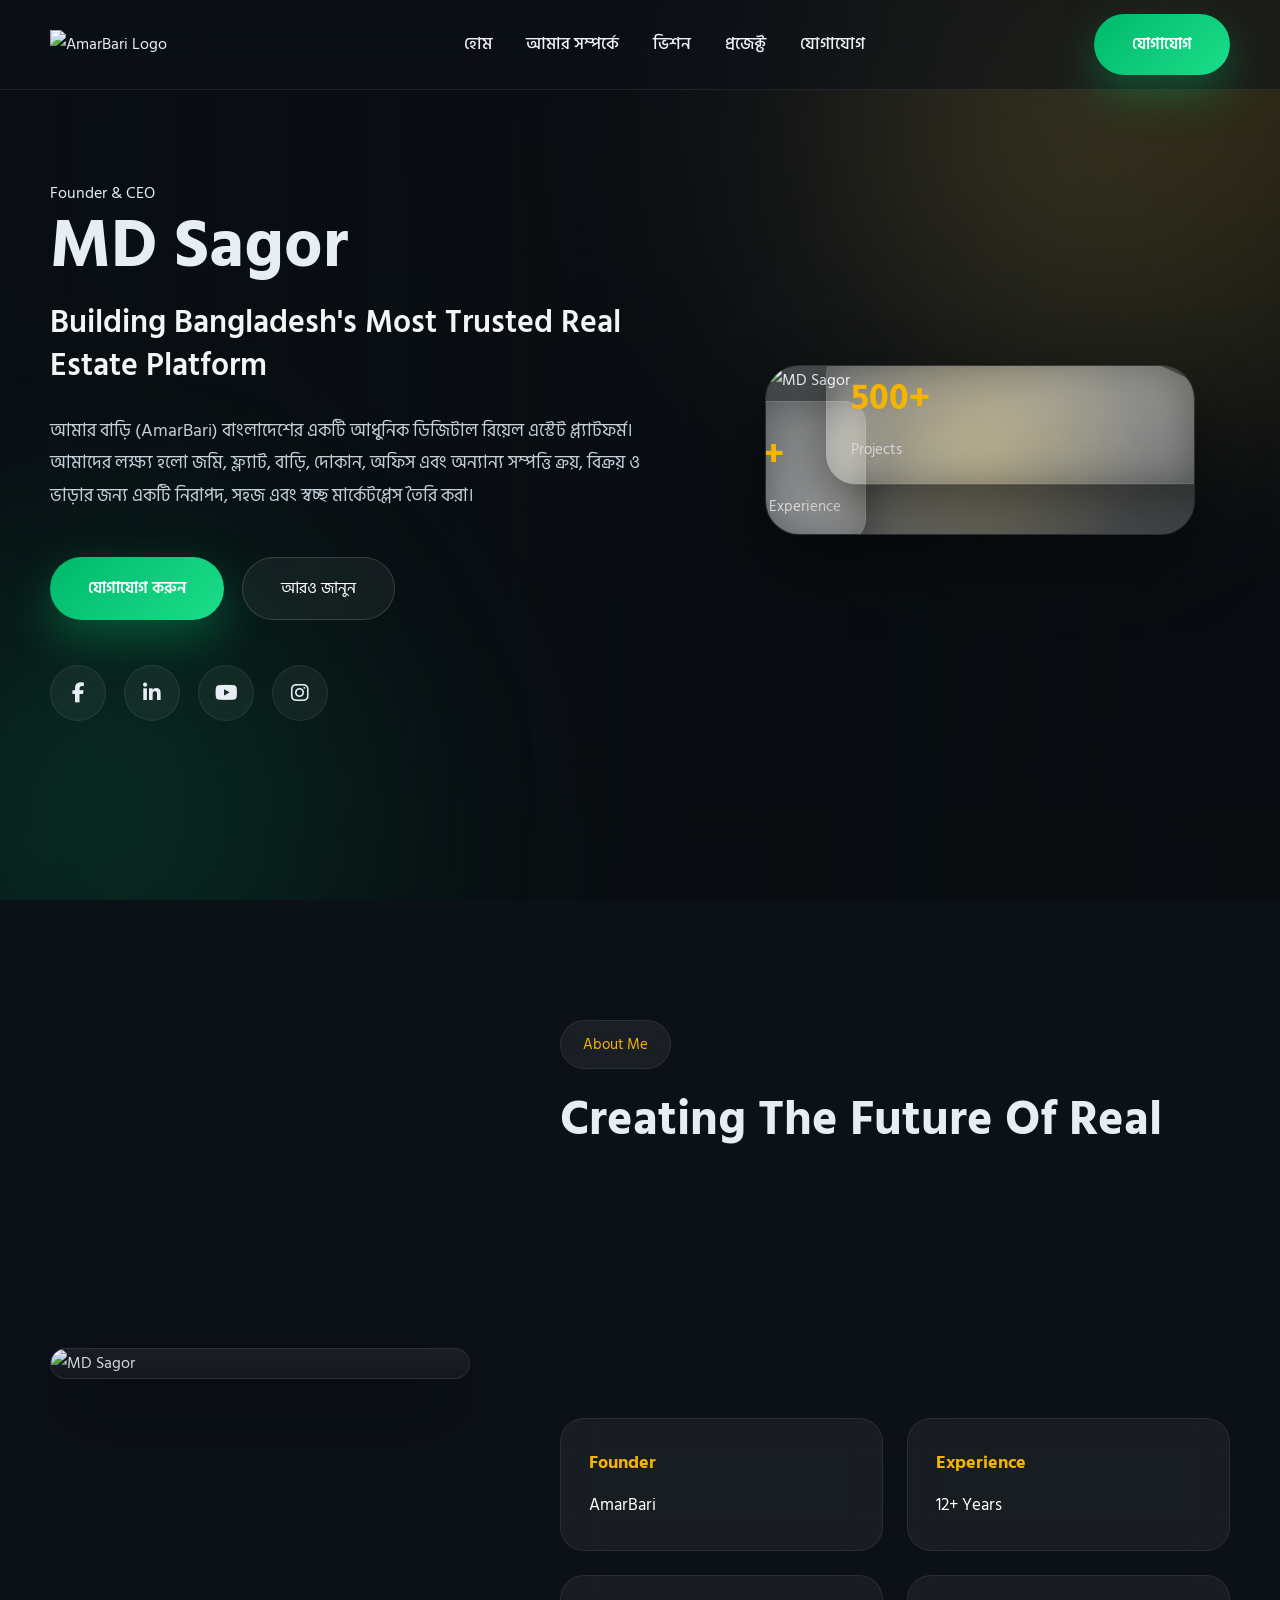
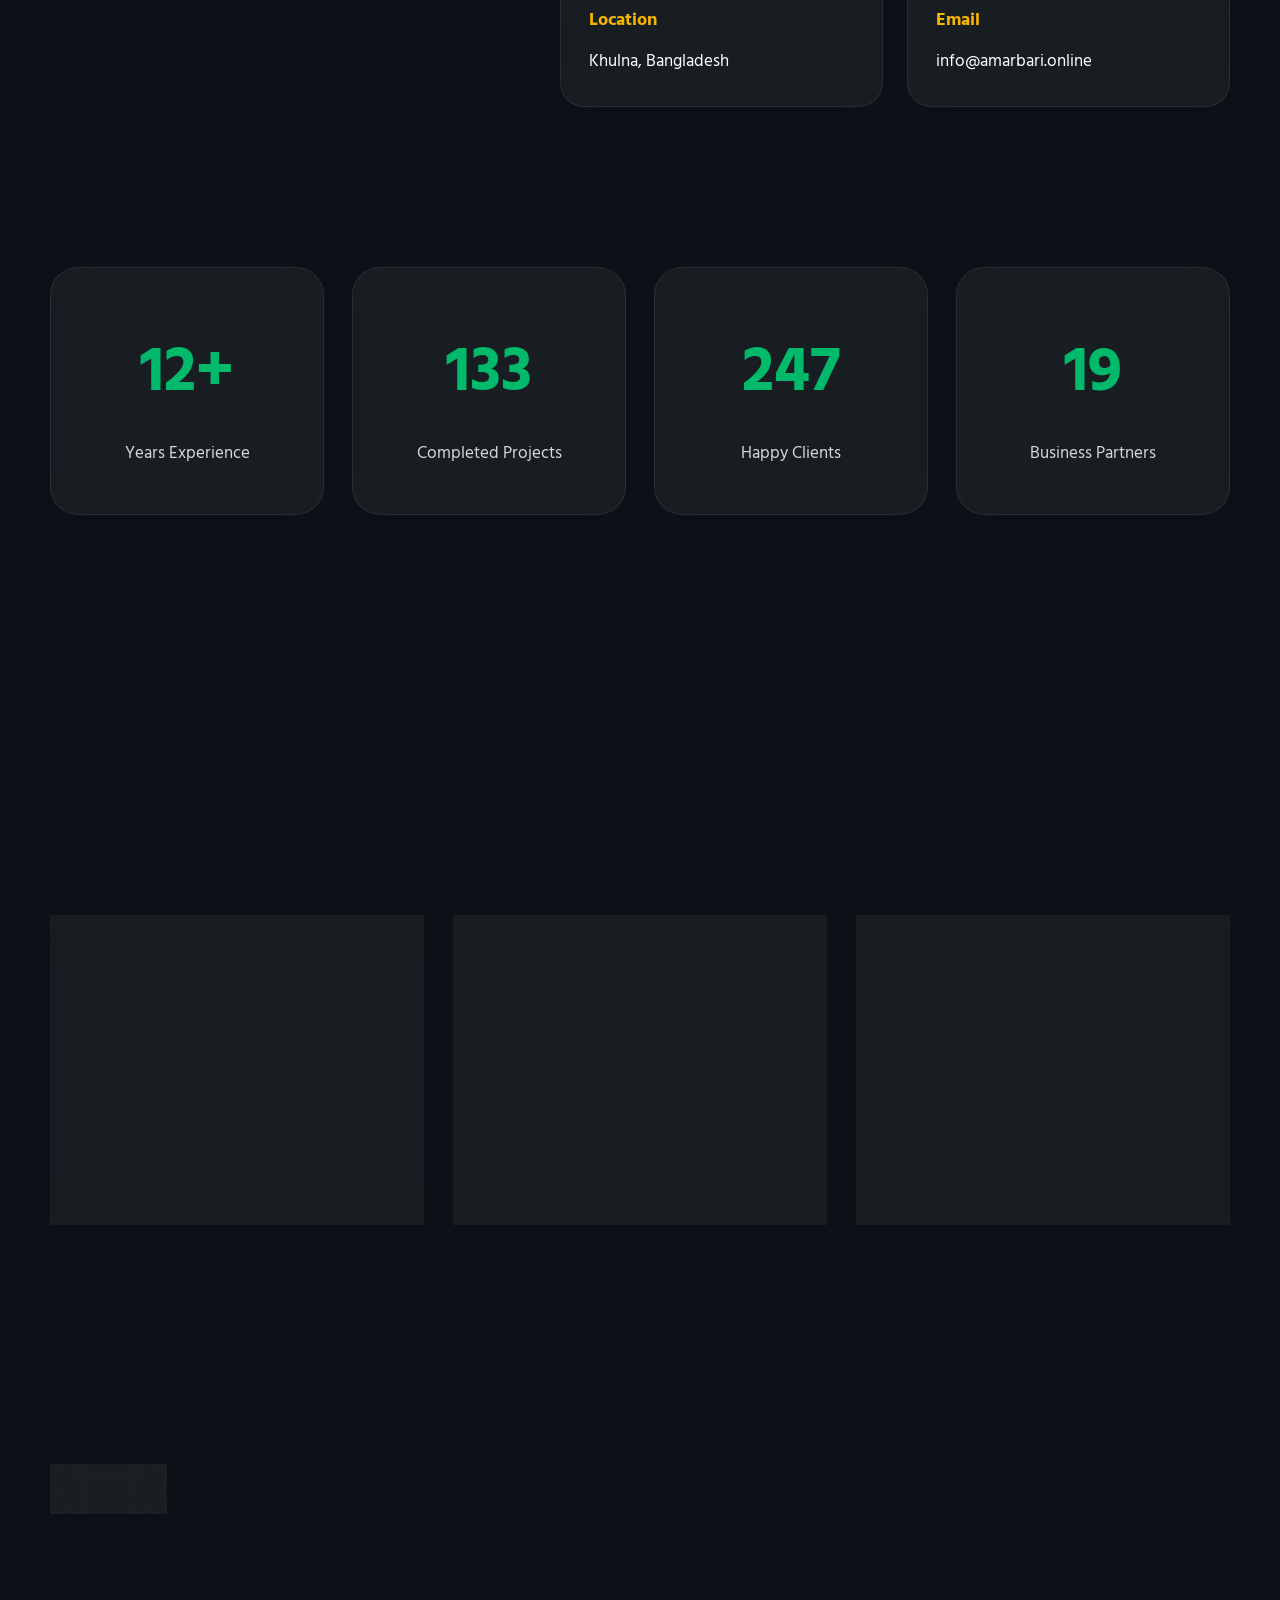
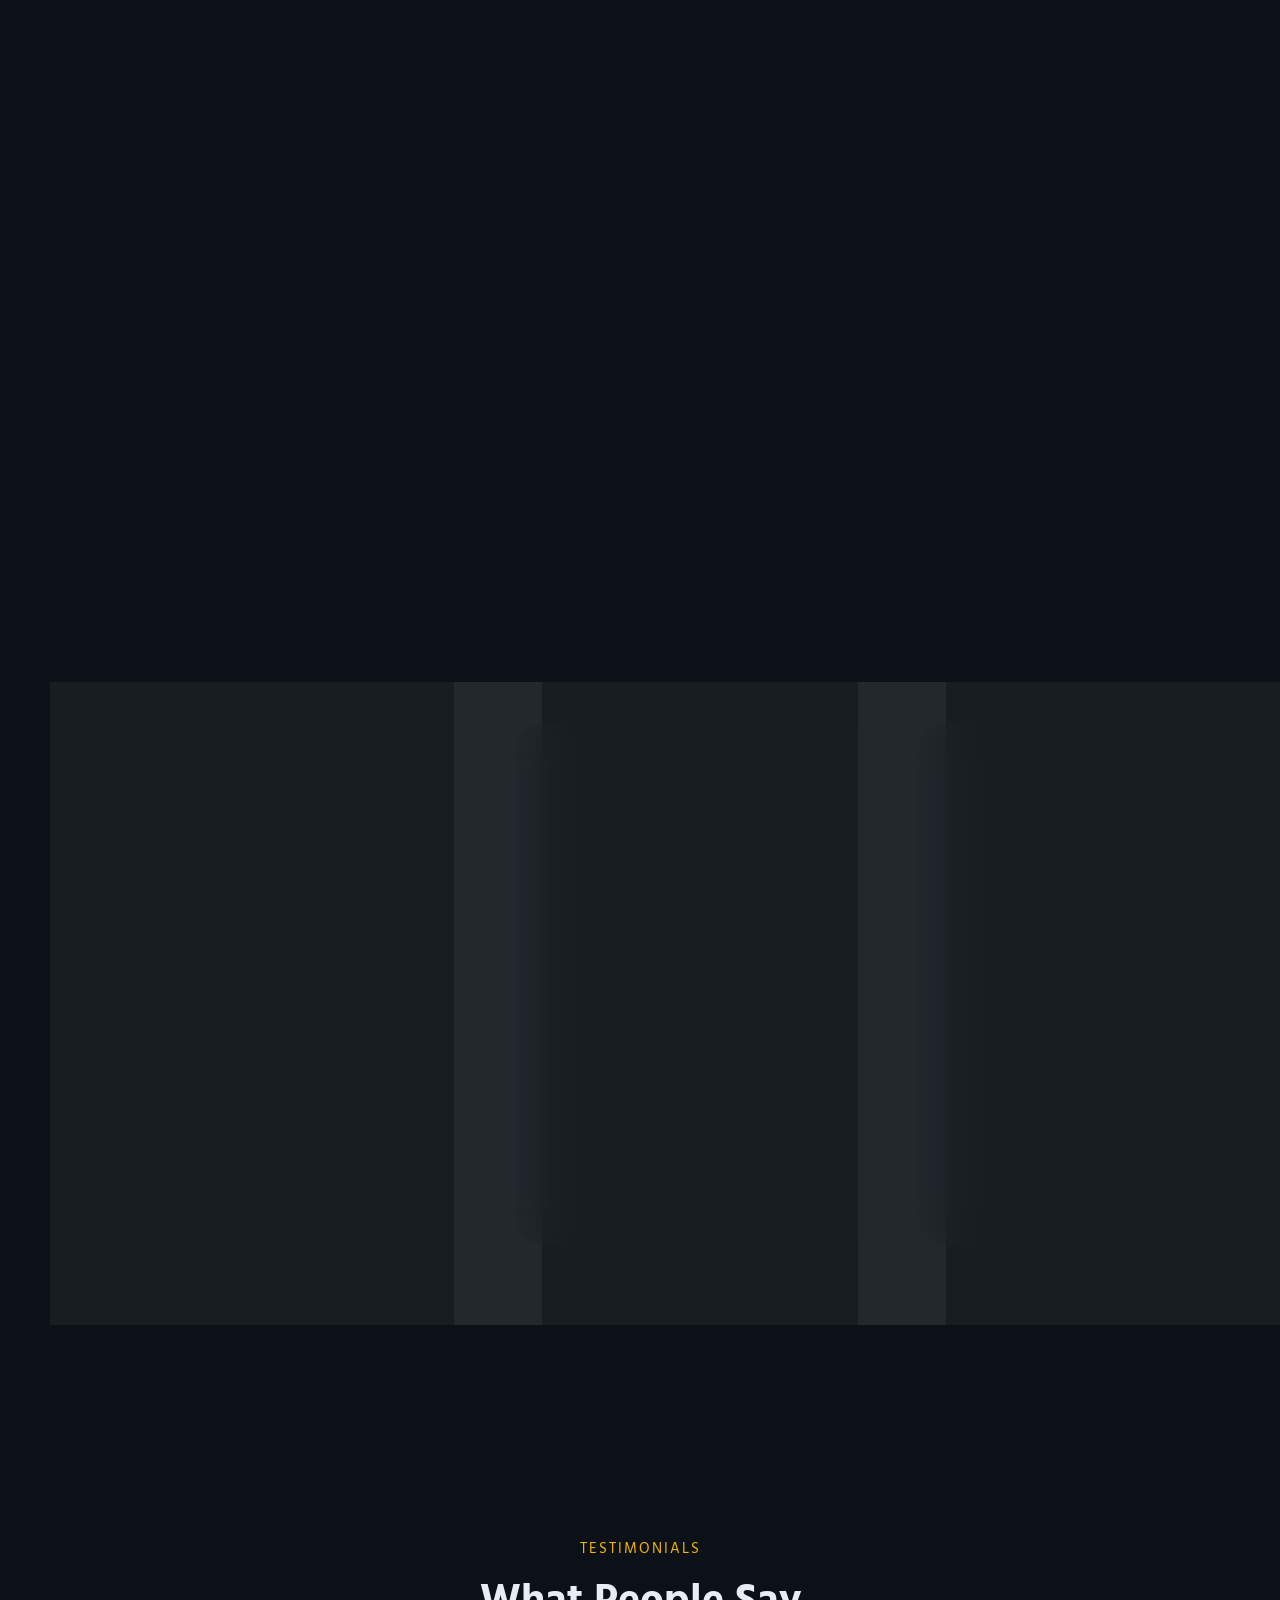
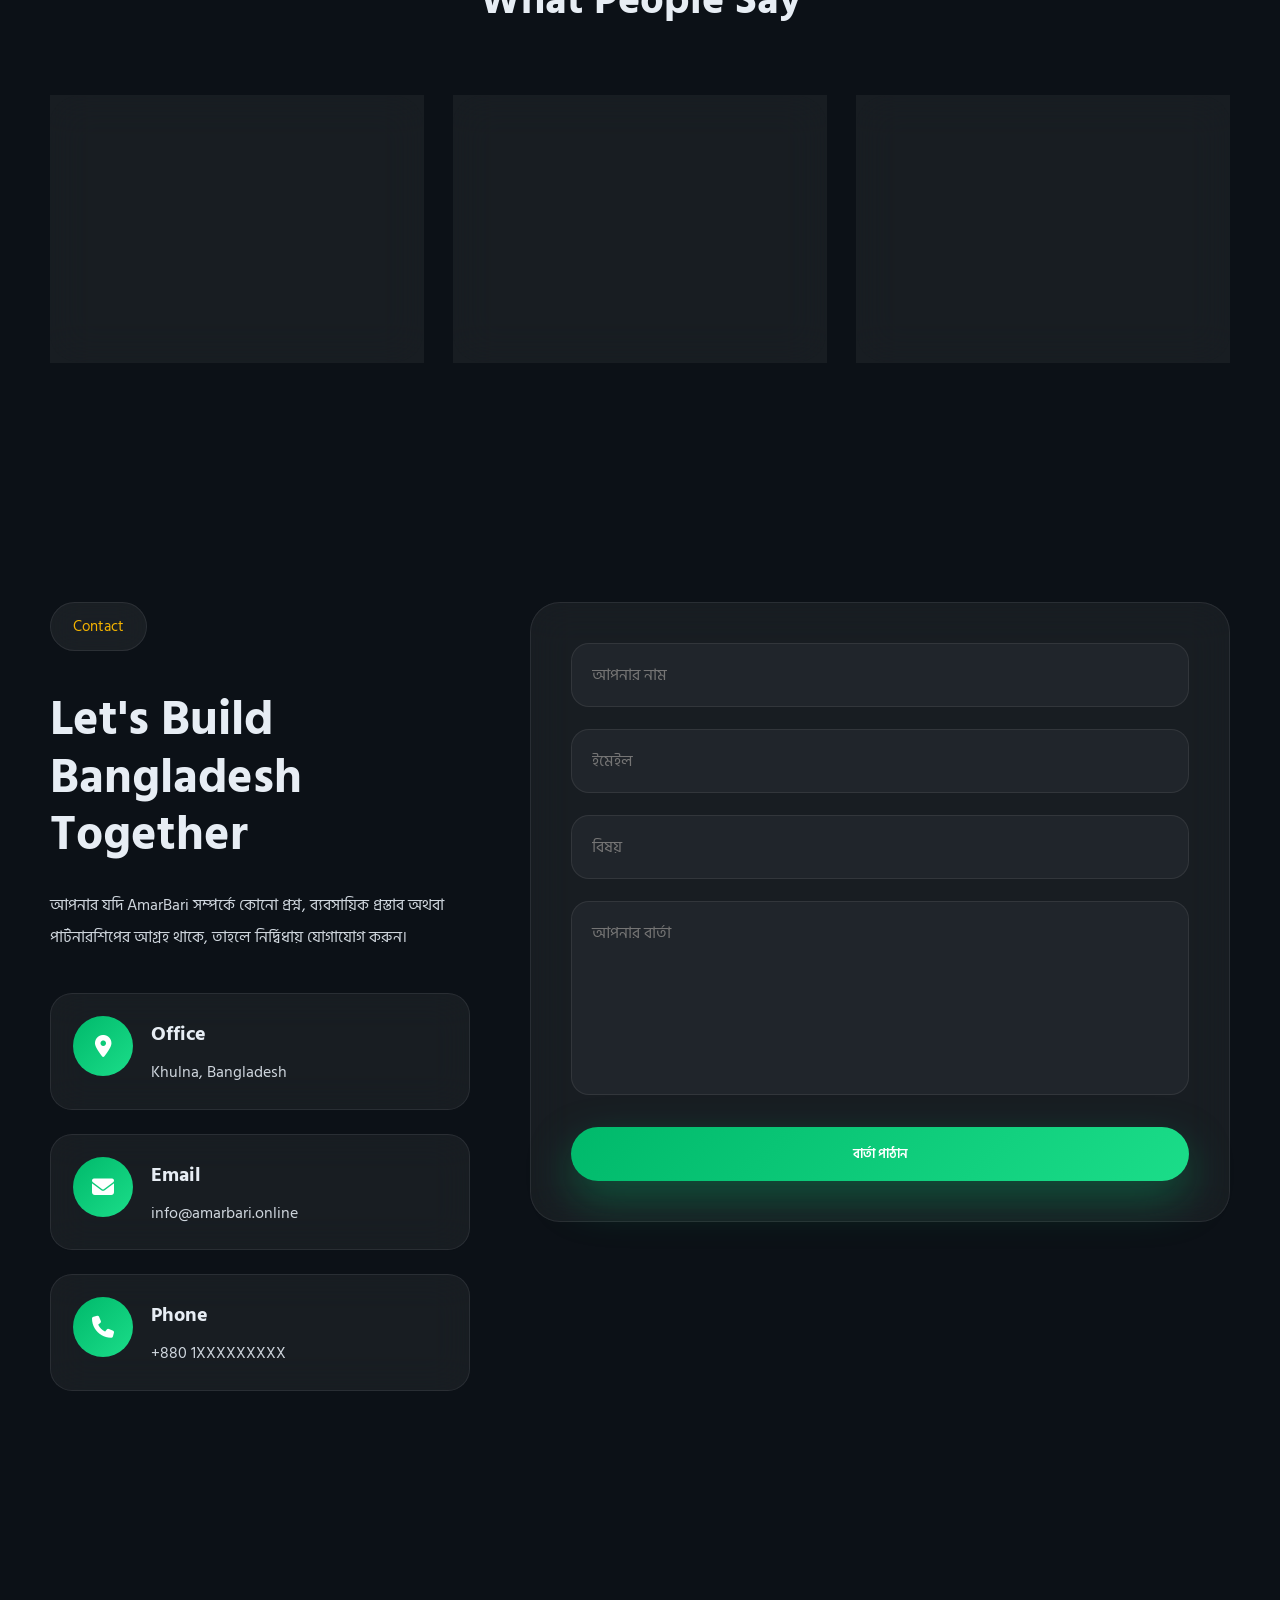
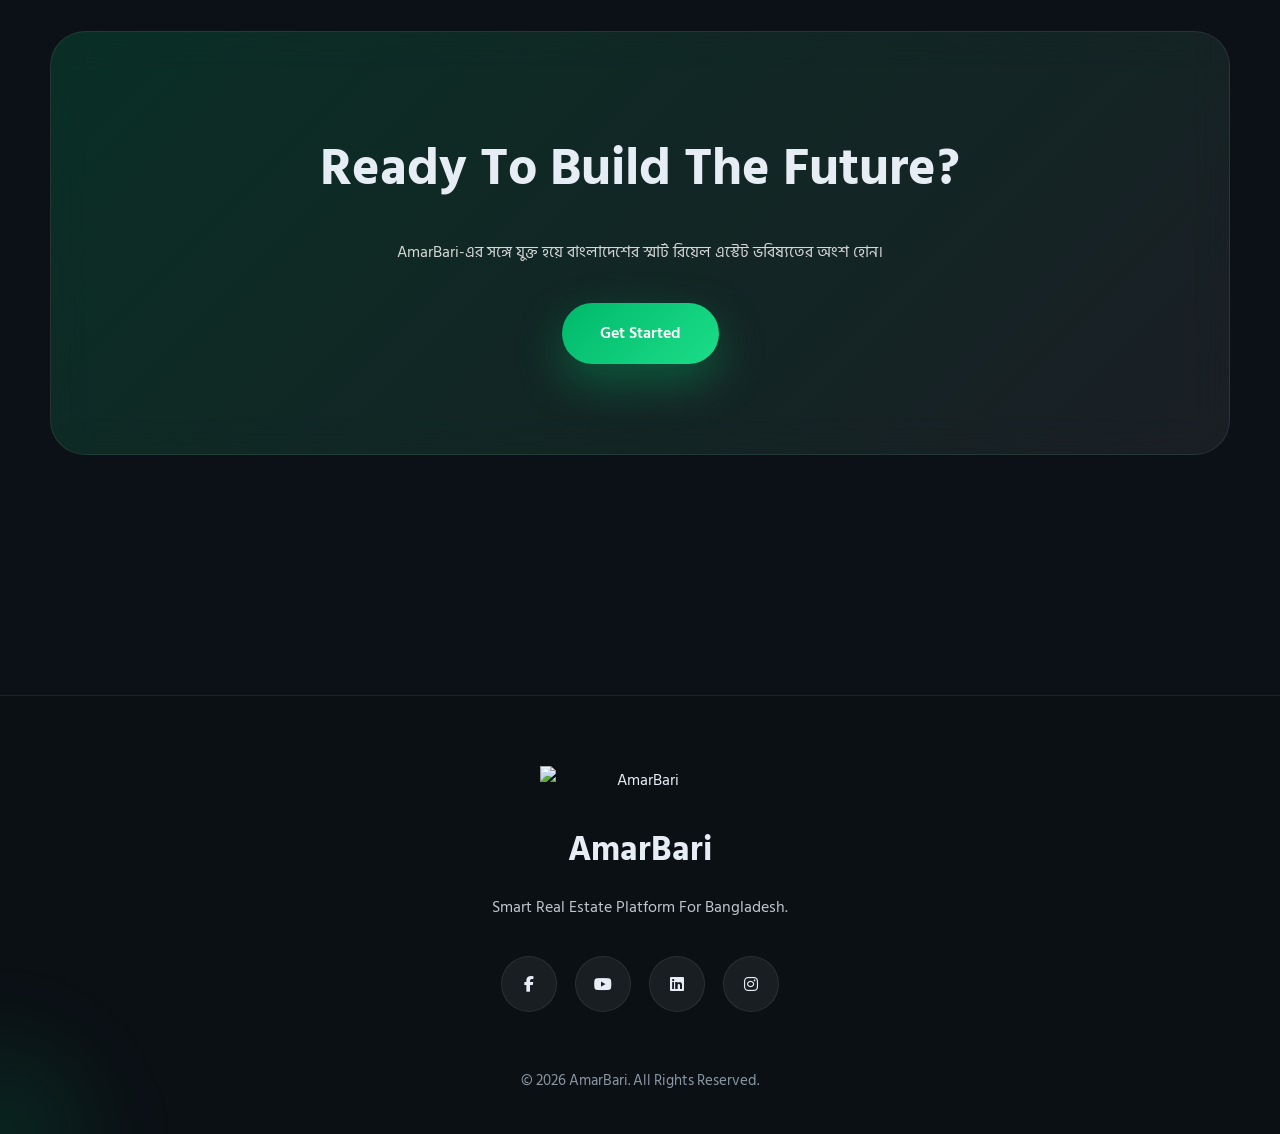
==== commit a36fa987: "Update project image source in index.html" ====
--- a/index.html
+++ b/index.html
@@ -586,7 +586,7 @@
 
             <article class="project-card">
 
-                <img src="assets/project1.jpg"
+                <img src="https://i.imgur.com/yoireQA.png"
                      alt="">
 
                 <div class="project-content">
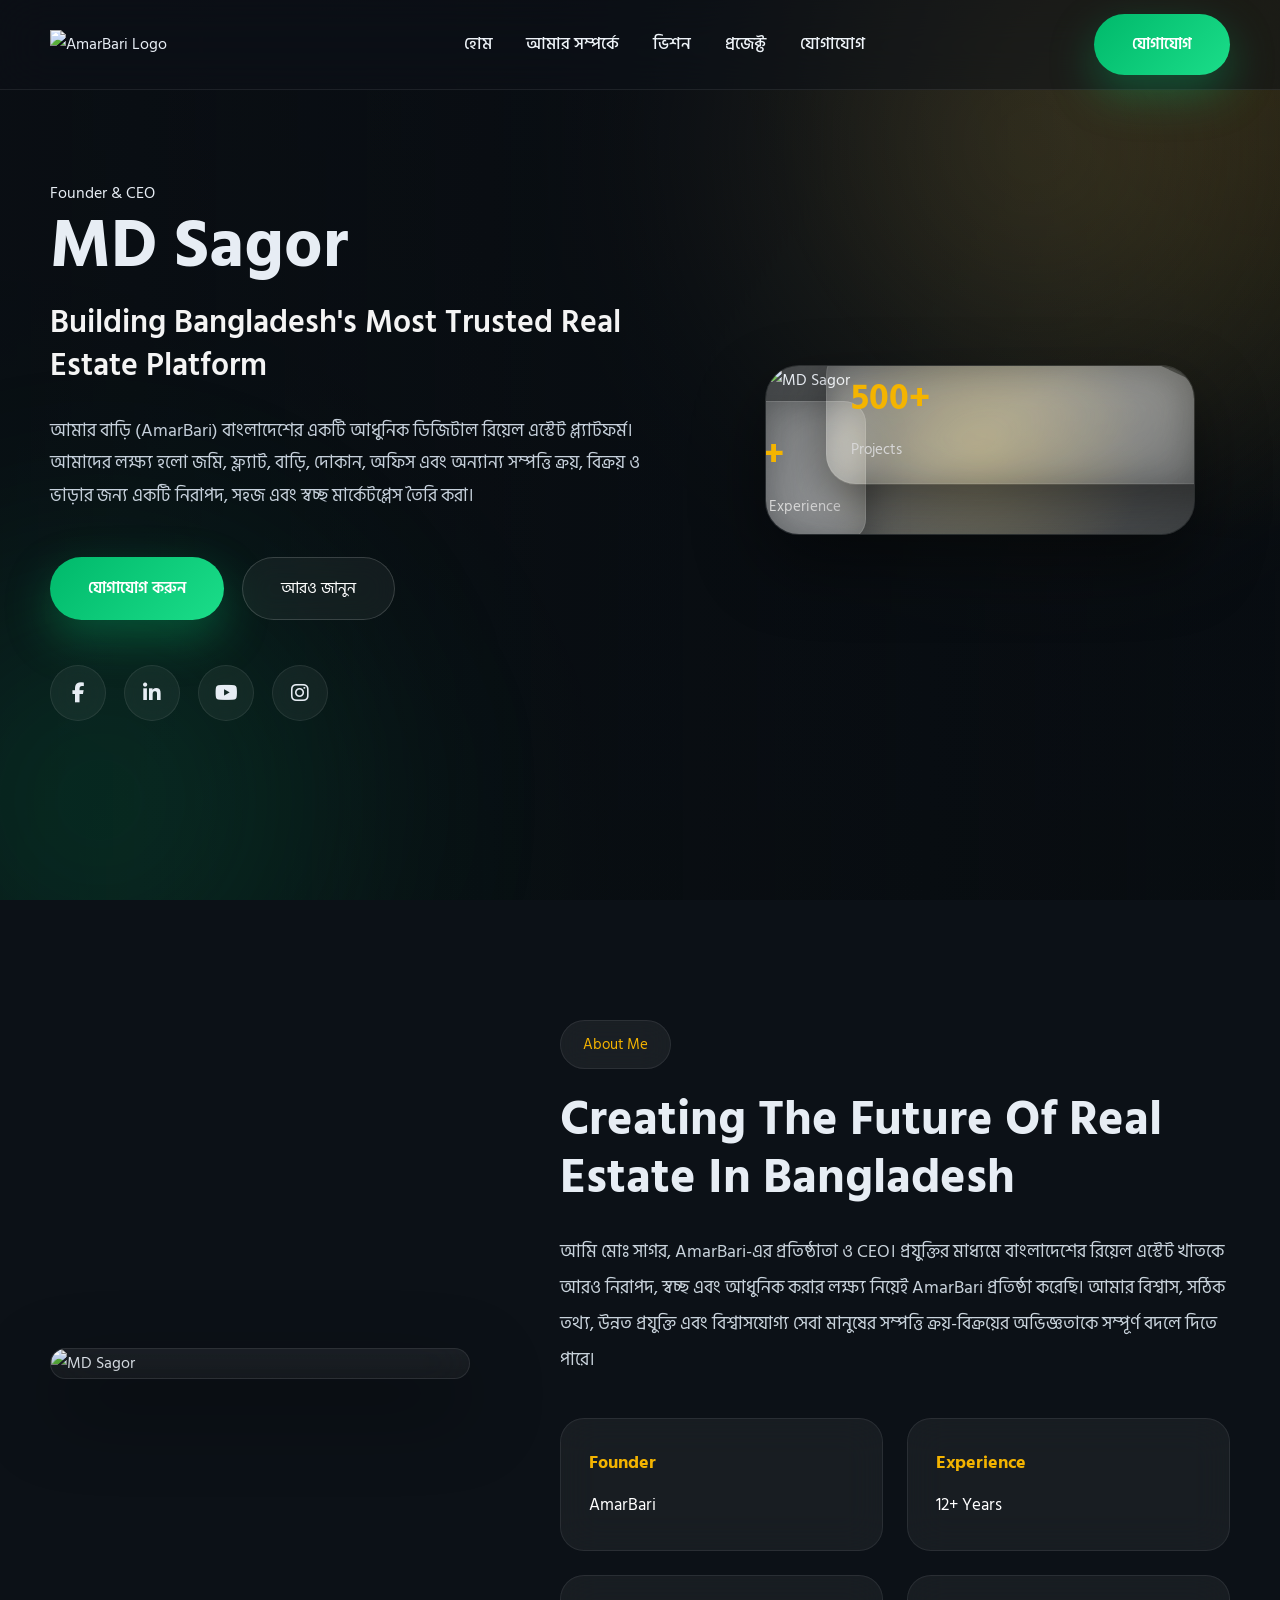
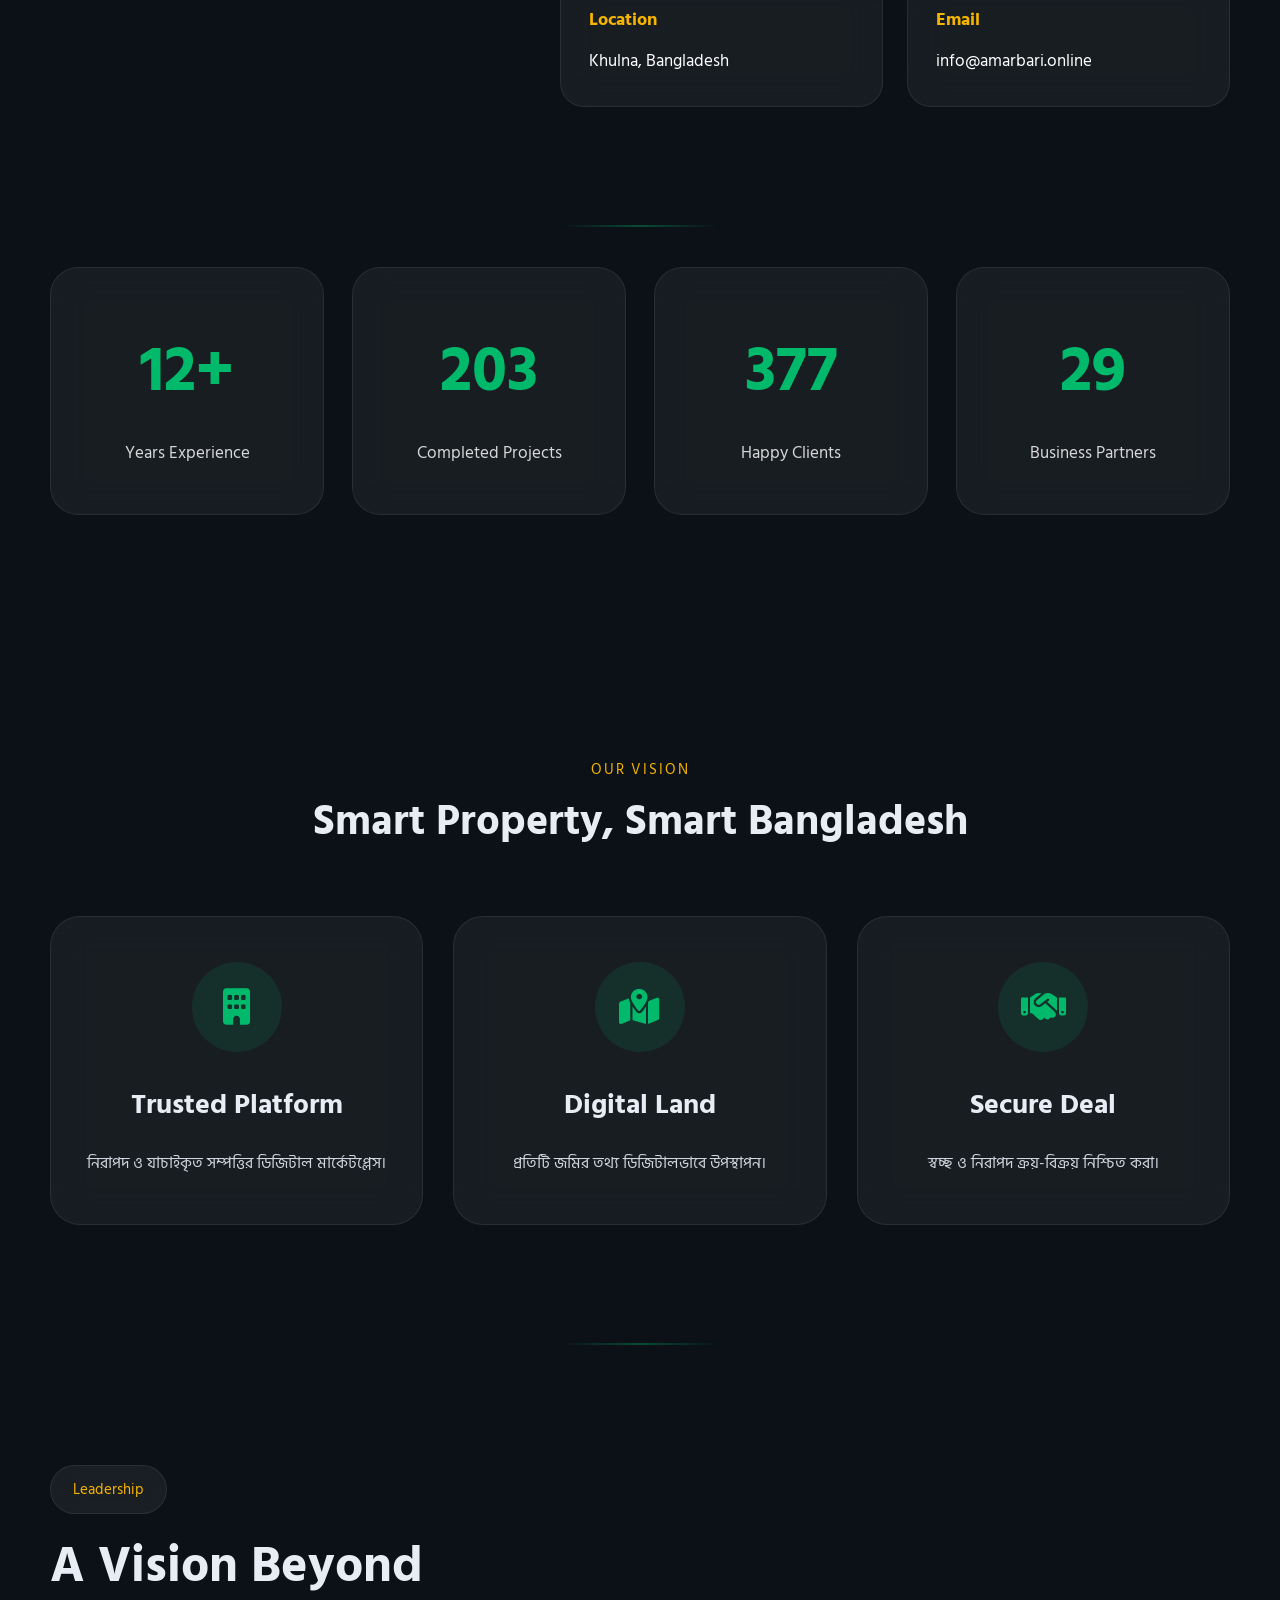
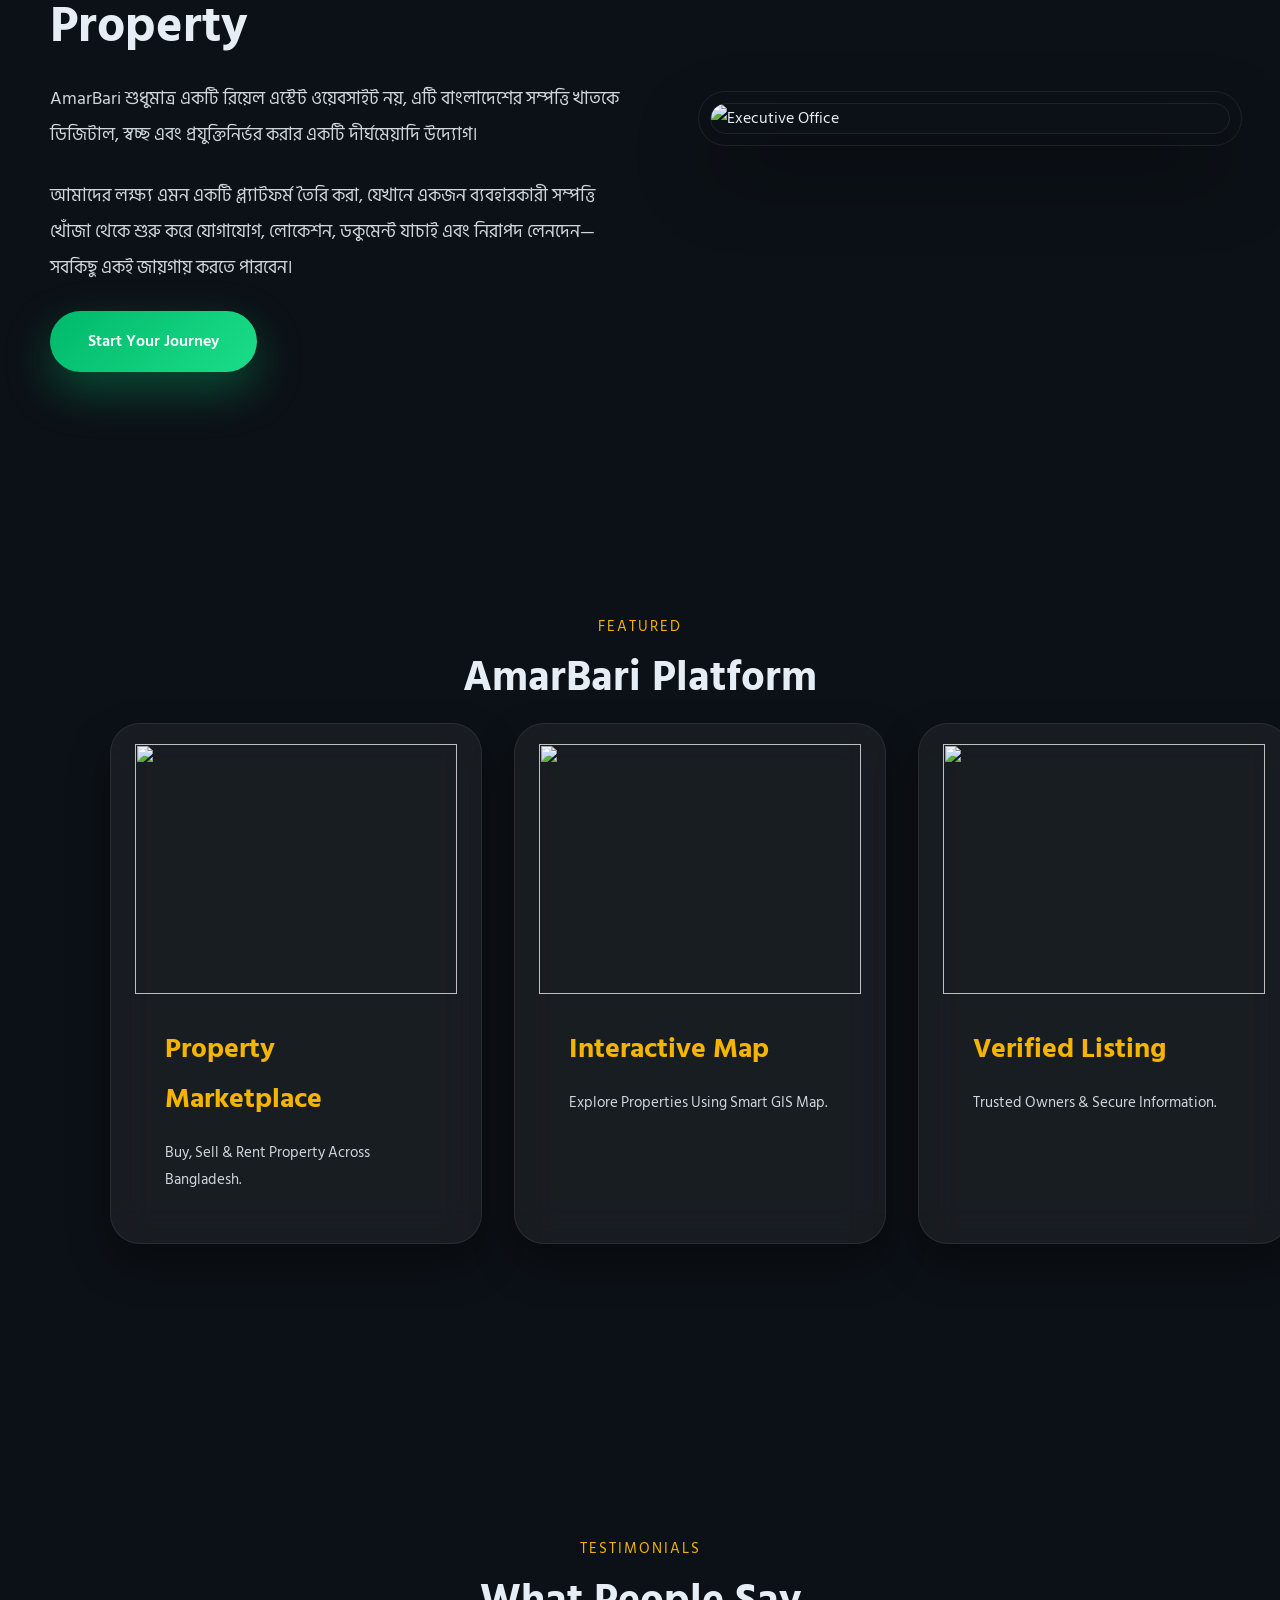
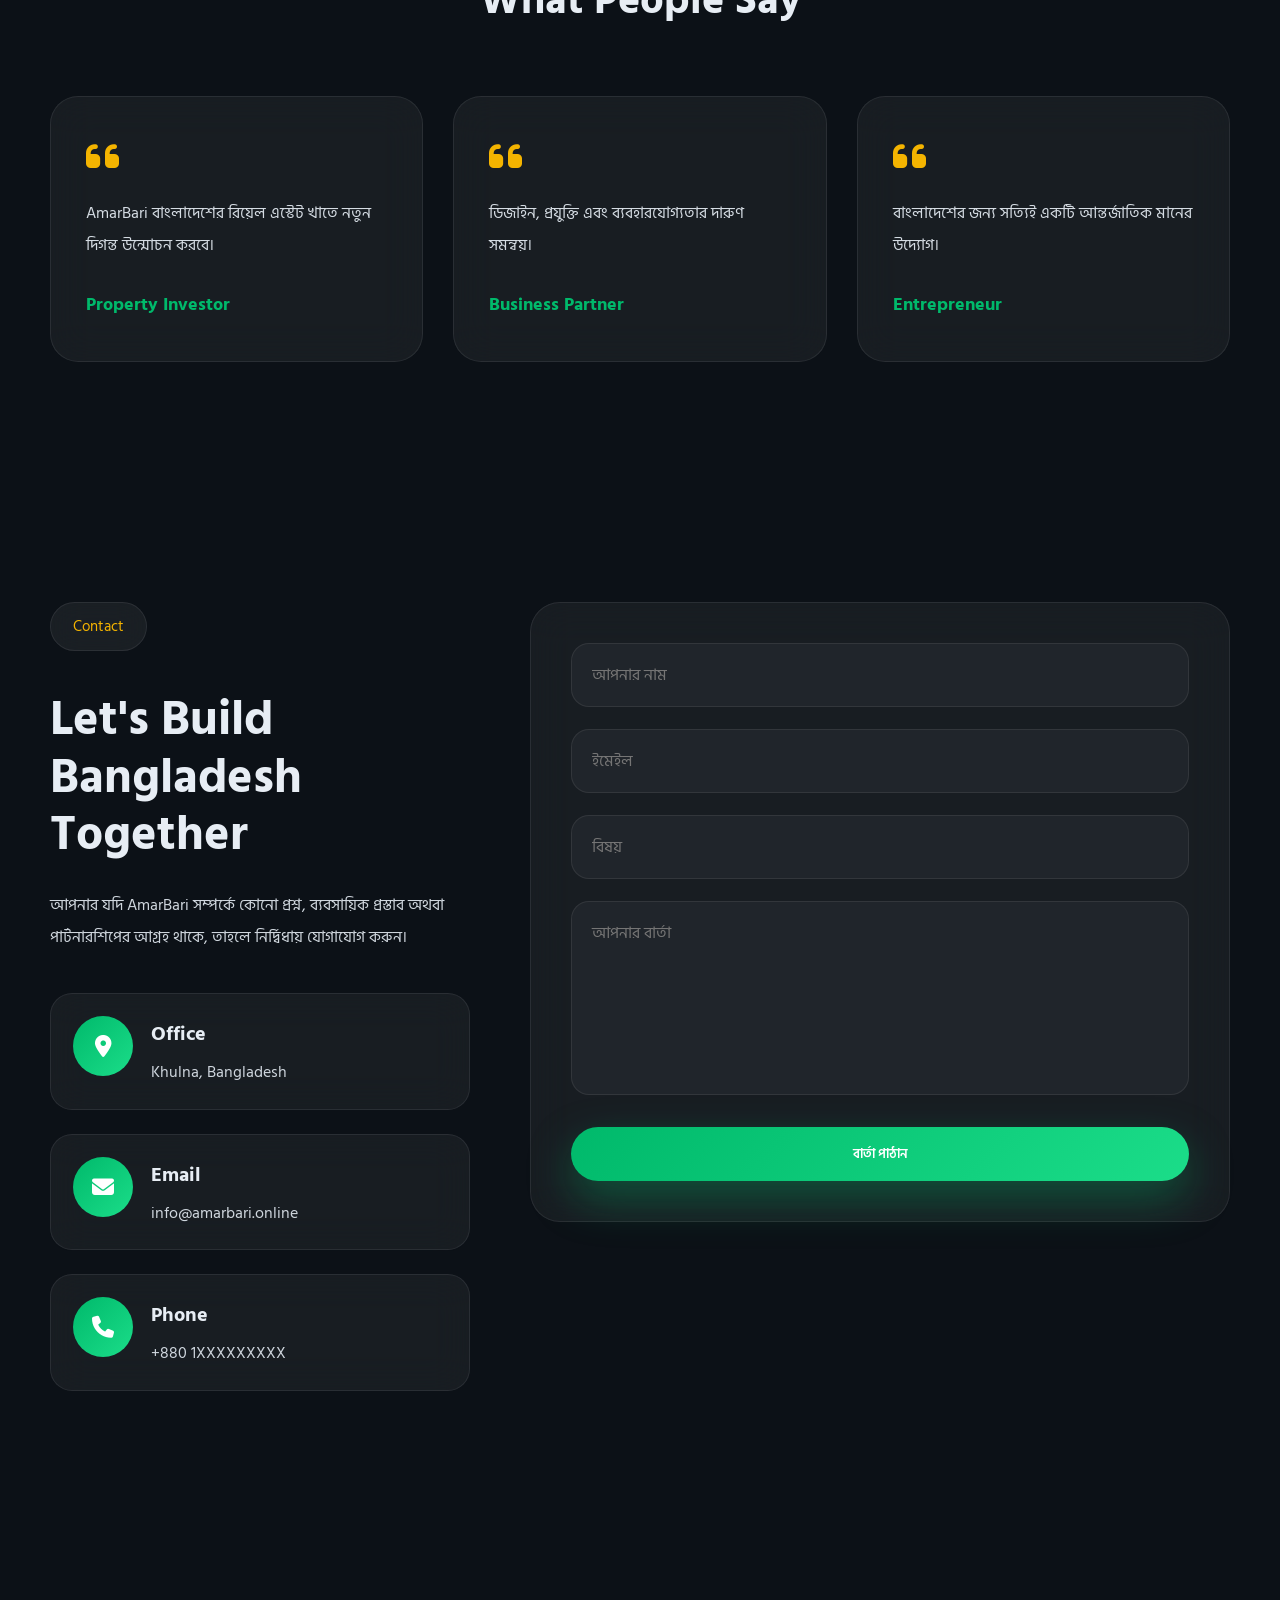
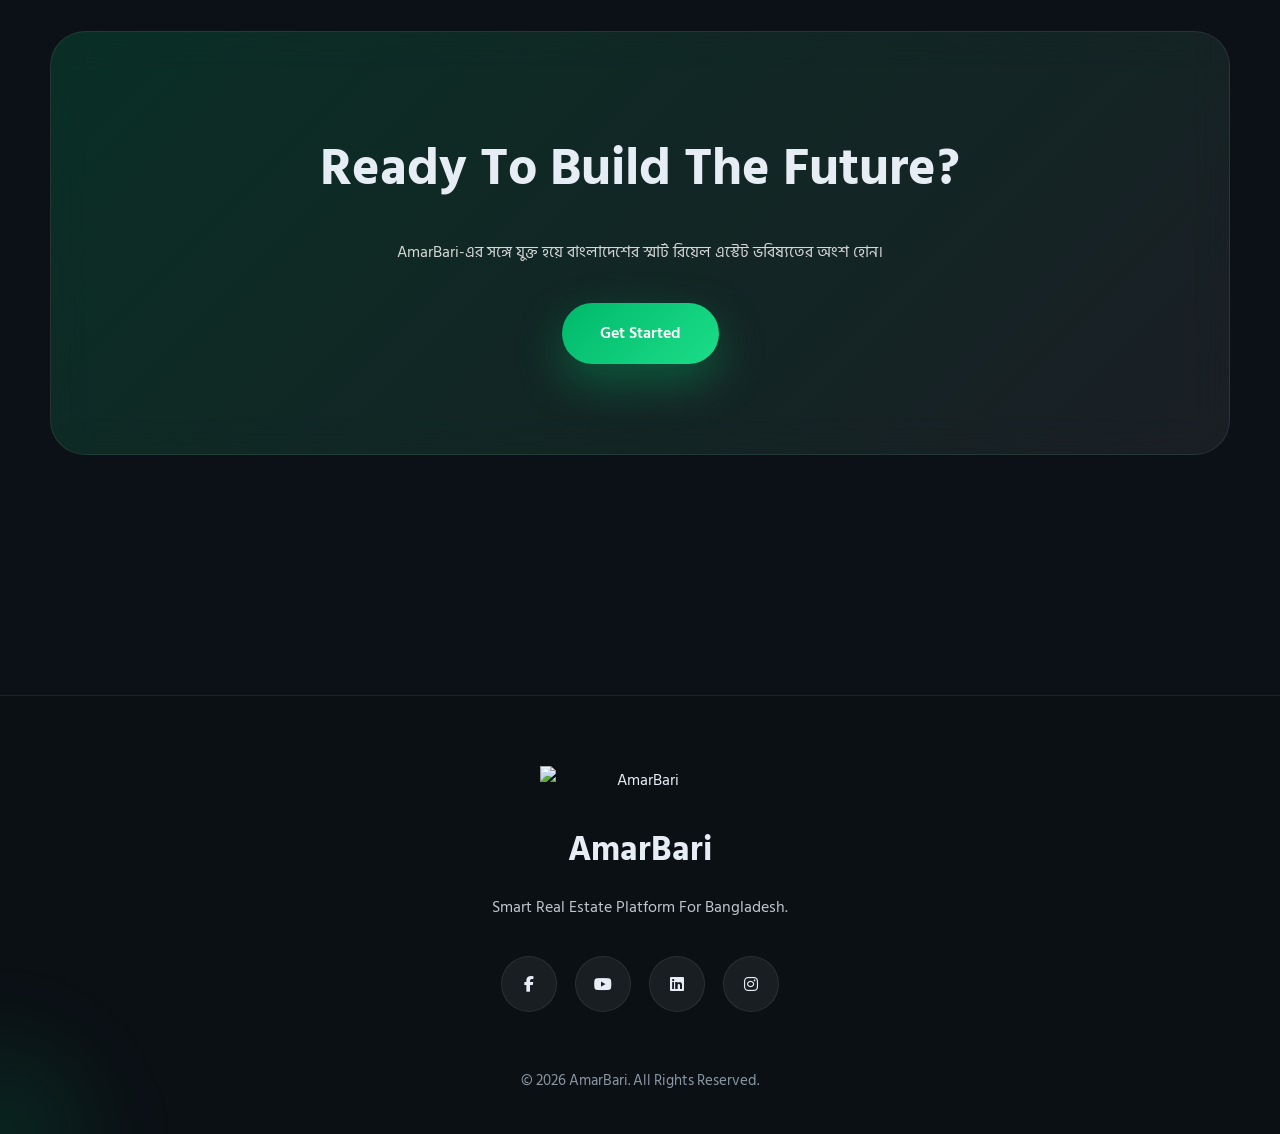
==== commit 1c2f838f: "Update image sources in index.html" ====
--- a/index.html
+++ b/index.html
@@ -210,7 +210,7 @@
 <div class="photo-light"></div>
 
 <img
-src="assets/profile.png"
+src="https://i.imgur.com/KVDim9K.png"
 alt="MD Sagor">
 
 <div class="experience-card">
@@ -263,7 +263,7 @@
 
             <div class="about-photo">
 
-                <img src="https://i.imgur.com/KVDim9K.png"
+                <img src=""
                      alt="MD Sagor">
 
             </div>
@@ -551,7 +551,7 @@
 
         <div class="leadership-image">
 
-            <img src="assets/office.jpg"
+            <img src="blob:https://imgur.com/b5a379a5-5481-477a-8370-b89176a98c19"
                  alt="Executive Office">
 
         </div>
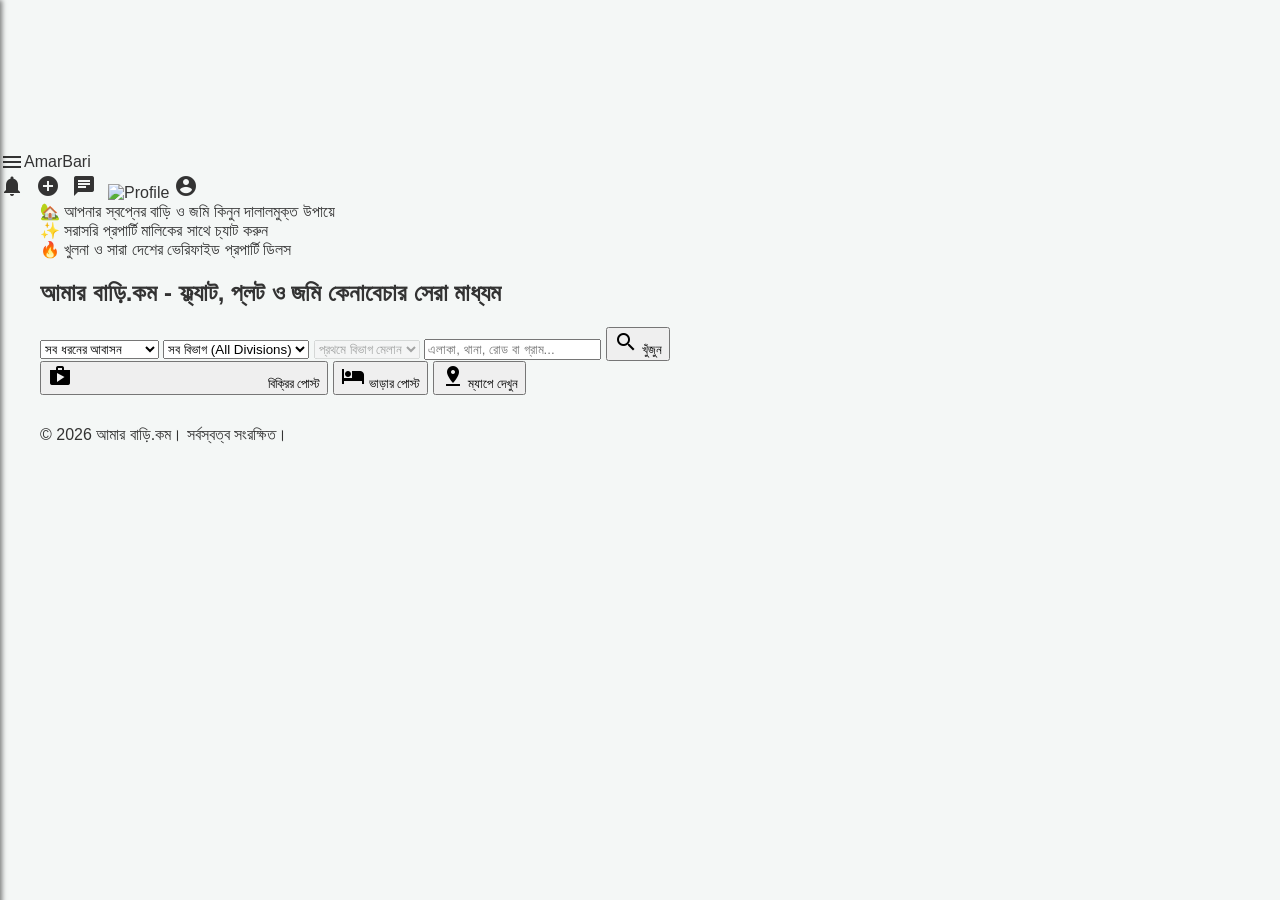
==== commit 5c63f815: "Add files via upload" ====
--- a/index.html
+++ b/index.html
@@ -1,992 +1,149 @@
 <!DOCTYPE html>
+
 <html lang="bn">
+<head>
+<meta charset="utf-8"/>
+<meta content="width=device-width, initial-scale=1.0" name="viewport"/>
+<title>amarbari | আমার বাড়ি | বাংলাদেশ ও খুলনায় ফ্ল্যাট, প্লট এবং বাড়ি কেনাবেচার সেরা মাধ্যম</title>
+<meta content="কোনো দালাল বা থার্ড-পার্টি কমিশন ছাড়াই সরাসরি মালিকের কাছ থেকে প্রপার্টি, ফ্ল্যাট, বাড়ি এবং জমি কিনুন বা ভাড়া নিন।" name="description"/>
+<link href="https://fonts.googleapis.com" rel="preconnect"/>
+<link crossorigin="" href="https://fonts.gstatic.com" rel="preconnect"/>
+<link href="https://fonts.googleapis.com/css2?family=Hind+Siliguri:wght@400;500;600;700&amp;display=swap" rel="stylesheet"/>
+<link href="https://fonts.googleapis.com/icon?family=Material+Icons" rel="stylesheet"/>
+<!-- Leaflet CSS & JS for Map -->
+<link href="https://unpkg.com/leaflet@1.9.4/dist/leaflet.css" rel="stylesheet">
+<script src="https://unpkg.com/leaflet@1.9.4/dist/leaflet.js"></script>
+<!-- Firebase SDKs -->
+<script src="https://www.gstatic.com/firebasejs/8.10.1/firebase-app.js"></script>
+<script src="https://www.gstatic.com/firebasejs/8.10.1/firebase-firestore.js"></script>
+<script src="https://www.gstatic.com/firebasejs/8.10.1/firebase-auth.js"></script>
+<script src="https://www.gstatic.com/firebasejs/8.10.1/firebase-storage.js"></script>
+<script src="https://www.gstatic.com/firebasejs/8.10.1/firebase-messaging.js"></script>
+<script>
+      const firebaseConfig = {
+        apiKey: "AIzaSyBrGpbFoGmPhWv5i6Nzc4s1duDn7-uE4zA",
+        authDomain: "amar-bari-website.firebaseapp.com",
+        projectId: "amar-bari-website",
+        storageBucket: "amar-bari-website.firebasestorage.app",
+        messagingSenderId: "719084789035",
+        appId: "1:719084789035:web:f4da765290b3519d0e82fe"
+      };
+      if (!firebase.apps.length) firebase.initializeApp(firebaseConfig);
+    </script>
 
-<head>
-
-<meta charset="UTF-8">
-
-<meta name="viewport" content="width=device-width, initial-scale=1.0">
-
-<title>MD Sagor | Founder & CEO | AmarBari</title>
-
-<meta name="description"
-content="Founder & CEO of AmarBari - Bangladesh's Smart Real Estate Platform">
-
-<meta name="keywords"
-content="AmarBari, Real Estate Bangladesh, CEO, Property, Land">
-
-<meta name="theme-color"
-content="#0d1117">
-
-<link rel="preconnect"
-href="https://fonts.googleapis.com">
-
-<link rel="preconnect"
-href="https://fonts.gstatic.com"
-crossorigin>
-
-<link href="https://fonts.googleapis.com/css2?family=Hind+Siliguri:wght@300;400;500;600;700&display=swap"
-rel="stylesheet">
-
-<link rel="stylesheet"
-href="https://cdnjs.cloudflare.com/ajax/libs/font-awesome/6.7.2/css/all.min.css">
-
-<link rel="stylesheet"
-href="style.css">
-
-</head>
-
-<body>
-
-<!--================ LOADER ================-->
-
-<div id="loader">
-
-<div class="loader"></div>
-
+</link><link href="style.css" rel="stylesheet"/><meta content="#0f766e" name="theme-color"/><meta content="index,follow,max-image-preview:large,max-snippet:-1,max-video-preview:-1" name="robots"/><meta content="strict-origin-when-cross-origin" name="referrer"/><link href="https://amarbari.online/index.html" rel="canonical"/><meta content="website" property="og:type"/><meta content="আমার বাড়ি.কম" property="og:site_name"/><meta content="amarbari | আমার বাড়ি | বাংলাদেশ ও খুলনায় ফ্ল্যাট, প্লট এবং বাড়ি কেনাবেচার সেরা মাধ্যম" property="og:title"/><meta content="কোনো দালাল বা থার্ড-পার্টি কমিশন ছাড়াই সরাসরি মালিকের কাছ থেকে প্রপার্টি, ফ্ল্যাট, বাড়ি এবং জমি কিনুন বা ভাড়া নিন।" property="og:description"/><meta content="https://amarbari.online/index.html" property="og:url"/><meta content="summary_large_image" name="twitter:card"/></head>
+<body class="page-index">
+<header class="fb-header">
+<div class="header-content">
+<div class="header-left">
+<i class="material-icons menu-btn" id="menuButton">menu</i>
+<a class="logo-fb" href="index.html">AmarBari</a>
 </div>
-
-<!--================ HEADER ================-->
-
-<header id="header">
-
-<div class="container header-container">
-
-<a href="#" class="logo">
-
-<img src="assets/logo.png"
-alt="AmarBari Logo">
-
+<div class="header-actions">
+<a class="fb-icon-circle" href="notifications.html" title="নোটিফিকেশন">
+<i class="material-icons">notifications</i>
 </a>
-
-<nav id="nav">
-
-<ul>
-
-<li>
-<a href="#home">হোম</a>
-</li>
-
-<li>
-<a href="#about">আমার সম্পর্কে</a>
-</li>
-
-<li>
-<a href="#vision">ভিশন</a>
-</li>
-
-<li>
-<a href="#projects">প্রজেক্ট</a>
-</li>
-
-<li>
-<a href="#contact">যোগাযোগ</a>
-</li>
-
-</ul>
-
-</nav>
-
-<div class="header-btn">
-
-<a href="#contact"
-class="btn">
-
-যোগাযোগ
-
+<a class="fb-icon-circle" href="post.html" title="প্রপার্টি পোস্ট">
+<i class="material-icons inline-style-page-index-1">add_circle</i>
 </a>
-
+<a class="fb-icon-circle" href="messages.html" title="মেসেজ">
+<i class="material-icons">chat</i>
+</a>
+<!-- 👤 ডায়নামিক প্রোফাইল পিকচার -->
+<a href="profile.html">
+<img alt="Profile" class="fb-profile-pic inline-style-page-index-2" id="profileImage" src=""/>
+<i class="material-icons inline-style-page-index-3" id="defaultProfileIcon">account_circle</i>
+</a>
 </div>
-
-<div id="menuBtn">
-
-<i class="fa-solid fa-bars"></i>
-
 </div>
-
+</header>
+<div class="sidebar" id="sidebar">
+<a class="inline-style-page-index-4" href="index.html">
+<i class="material-icons">feed</i> নিউজ ফিড
+        </a>
+<a href="post.html"><i class="material-icons">add_business</i> প্রপার্টি পোস্ট করুন</a>
+<a href="messages.html"><i class="material-icons">chat</i> মেসেজ সমূহ</a>
+<a href="boost.html"><i class="material-icons inline-style-page-index-5">bolt</i> পোস্ট বুস্ট করুন</a>
+<a href="tips.html"><i class="material-icons">sticky_note_2</i> আবাসন গাইডলাইন</a>
+<a href="auth.html" id="login-link-sidebar"><i class="material-icons">login</i> অ্যাকাউন্ট লগইন</a>
 </div>
-
-</header>
-
-<!--================ HERO ================-->
-
-<section id="home"
-class="hero">
-
-<div class="hero-overlay"></div>
-
-<div class="container hero-container">
-
-<div class="hero-left">
-
-<span class="tag">
-
-Founder & CEO
-
-</span>
-
-<h1>
-
-MD Sagor
-
-</h1>
-
-<h2>
-
-Building Bangladesh's
-Most Trusted
-Real Estate Platform
-
-</h2>
-
-<p>
-
-আমার বাড়ি (AmarBari) বাংলাদেশের
-একটি আধুনিক ডিজিটাল রিয়েল এস্টেট
-প্ল্যাটফর্ম।
-
-আমাদের লক্ষ্য হলো জমি,
-ফ্ল্যাট, বাড়ি, দোকান,
-অফিস এবং অন্যান্য
-সম্পত্তি ক্রয়, বিক্রয় ও
-ভাড়ার জন্য একটি নিরাপদ,
-সহজ এবং স্বচ্ছ মার্কেটপ্লেস
-তৈরি করা।
-
-</p>
-
-<div class="hero-buttons">
-
-<a href="#contact"
-class="btn">
-
-যোগাযোগ করুন
-
-</a>
-
-<a href="#about"
-class="btn-outline">
-
-আরও জানুন
-
-</a>
-
+<div class="overlay" id="overlay"></div>
+<div class="container">
+<!-- 📸 ১. সবার উপরে অটো-স্লাইড কভার ছবি (৩টি ছবি) -->
+<div class="cover-slider-container" id="coverSlider">
+<div class="cover-slide active inline-style-page-index-6">
+<div class="cover-overlay-text">🏡 আপনার স্বপ্নের বাড়ি ও জমি কিনুন দালালমুক্ত উপায়ে</div>
 </div>
-
-<div class="hero-social">
-
-<a href="#">
-
-<i class="fab fa-facebook-f"></i>
-
-</a>
-
-<a href="#">
-
-<i class="fab fa-linkedin-in"></i>
-
-</a>
-
-<a href="#">
-
-<i class="fab fa-youtube"></i>
-
-</a>
-
-<a href="#">
-
-<i class="fab fa-instagram"></i>
-
-</a>
-
+<div class="cover-slide inline-style-page-index-7">
+<div class="cover-overlay-text">✨ সরাসরি প্রপার্টি মালিকের সাথে চ্যাট করুন</div>
 </div>
-
+<div class="cover-slide inline-style-page-index-8">
+<div class="cover-overlay-text">🔥 খুলনা ও সারা দেশের ভেরিফাইড প্রপার্টি ডিলস</div>
 </div>
-
-<div class="hero-right">
-
-<div class="photo-wrapper">
-
-<div class="photo-light"></div>
-
-<img
-src="https://i.imgur.com/KVDim9K.png"
-alt="MD Sagor">
-
-<div class="experience-card">
-
-<h3>
-
-12+
-
-</h3>
-
-<p>
-
-Years Experience
-
-</p>
-
 </div>
-
-<div class="project-card">
-
-<h3>
-
-500+
-
-</h3>
-
-<p>
-
-Projects
-
-</p>
-
+<!-- ২. সার্চ ফিল্টার -->
+<section class="fb-hero">
+<h1 class="seo-h1">আমার বাড়ি.কম - ফ্ল্যাট, প্লট ও জমি কেনাবেচার সেরা মাধ্যম</h1>
+<div class="fb-search-box">
+<select id="filterType">
+<option value="">সব ধরনের আবাসন</option>
+<option value="জমি">জমি (Land)</option>
+<option value="বাড়ি">বাড়ি (House)</option>
+<option value="প্লট">প্লট (Plot)</option>
+<option value="ফ্ল্যাট">ফ্ল্যাট (Apartment)</option>
+<option value="অফিস">অফিস (Office)</option>
+<option value="দোকান">দোকান (Shop)</option>
+</select>
+<select id="filterDivision">
+<option value="">সব বিভাগ (All Divisions)</option>
+<option value="ঢাকা">ঢাকা</option>
+<option value="খুলনা">খুলনা</option>
+<option value="চট্টগ্রাম">চট্টগ্রাম</option>
+<option value="রাজশাহী">রাজশাহী</option>
+<option value="রংপুর">রংপুর</option>
+<option value="বরিশাল">বরিশাল</option>
+<option value="সিলেট">সিলেট</option>
+<option value="ময়মনসিংহ">ময়মনসিংহ</option>
+</select>
+<select disabled="" id="filterDistrict">
+<option value="">প্রথমে বিভাগ মেলান</option>
+</select>
+<input id="globalSearchInput" placeholder="এলাকা, থানা, রোড বা গ্রাম..." type="text"/>
+<button class="fb-search-btn" id="btnAdvancedSearch">
+<i class="material-icons">search</i> খুঁজুন
+                </button>
 </div>
-
+</section>
+<main>
+<!-- ৩. নেভিগেশন ট্যাব উইথ ম্যাপ বাটন -->
+<div class="fb-tabs">
+<button class="fb-tab-btn active" data-category="বিক্রয়">
+<i class="material-icons">shopping_bag</i> বিক্রির পোস্ট
+                </button>
+<button class="fb-tab-btn" data-category="ভাড়া">
+<i class="material-icons">hotel</i> ভাড়ার পোস্ট
+                </button>
+<button class="fb-tab-btn" id="mapViewToggleBtn">
+<i class="material-icons">pin_drop</i> ম্যাপে দেখুন
+                </button>
 </div>
-
+<!-- নিউজ ফিড কনটেইনার -->
+<div id="property-grid-container">
+<div class="property-grid"></div>
 </div>
-
+<!-- 🗺️ ম্যাপ সেকশন -->
+<div class="inline-style-page-index-9" id="map-section">
+<div class="inline-style-page-index-10" id="map-container"></div>
 </div>
-
-</section>
-
-<!--================ ABOUT =================-->
-
-<section id="about" class="about">
-
-    <div class="container about-container">
-
-        <div class="about-image">
-
-            <div class="about-photo">
-
-                <img src=""
-                     alt="MD Sagor">
-
-            </div>
-
-        </div>
-
-        <div class="about-content">
-
-            <span class="section-tag">
-
-                About Me
-
-            </span>
-
-            <h2>
-
-                Creating The Future Of
-                Real Estate In Bangladesh
-
-            </h2>
-
-            <p>
-
-                আমি মোঃ সাগর, AmarBari-এর প্রতিষ্ঠাতা ও CEO।
-
-                প্রযুক্তির মাধ্যমে বাংলাদেশের রিয়েল এস্টেট
-                খাতকে আরও নিরাপদ, স্বচ্ছ এবং আধুনিক করার
-                লক্ষ্য নিয়েই AmarBari প্রতিষ্ঠা করেছি।
-
-                আমার বিশ্বাস, সঠিক তথ্য, উন্নত প্রযুক্তি
-                এবং বিশ্বাসযোগ্য সেবা মানুষের সম্পত্তি
-                ক্রয়-বিক্রয়ের অভিজ্ঞতাকে সম্পূর্ণ বদলে দিতে পারে।
-
-            </p>
-
-            <div class="about-info">
-
-                <div class="info-card">
-
-                    <h4>Founder</h4>
-
-                    <p>AmarBari</p>
-
-                </div>
-
-                <div class="info-card">
-
-                    <h4>Experience</h4>
-
-                    <p>12+ Years</p>
-
-                </div>
-
-                <div class="info-card">
-
-                    <h4>Location</h4>
-
-                    <p>Khulna, Bangladesh</p>
-
-                </div>
-
-                <div class="info-card">
-
-                    <h4>Email</h4>
-
-                    <p>info@amarbari.online</p>
-
-                </div>
-
-            </div>
-
-        </div>
-
-    </div>
-
-</section>
-
-
-<!--================ COUNTER =================-->
-
-<section class="counter-section">
-
-    <div class="container counter-grid">
-
-        <div class="counter-box">
-
-            <h2 class="counter"
-                data-target="12">
-
-                0
-
-            </h2>
-
-            <span>
-
-                Years Experience
-
-            </span>
-
-        </div>
-
-        <div class="counter-box">
-
-            <h2 class="counter"
-                data-target="500">
-
-                0
-
-            </h2>
-
-            <span>
-
-                Completed Projects
-
-            </span>
-
-        </div>
-
-        <div class="counter-box">
-
-            <h2 class="counter"
-                data-target="1000">
-
-                0
-
-            </h2>
-
-            <span>
-
-                Happy Clients
-
-            </span>
-
-        </div>
-
-        <div class="counter-box">
-
-            <h2 class="counter"
-                data-target="64">
-
-                0
-
-            </h2>
-
-            <span>
-
-                Business Partners
-
-            </span>
-
-        </div>
-
-    </div>
-
-</section>
-
-
-<!--================ VISION =================-->
-
-<section id="vision"
-         class="vision">
-
-    <div class="container">
-
-        <div class="section-heading">
-
-            <span>
-
-                Our Vision
-
-            </span>
-
-            <h2>
-
-                Smart Property,
-                Smart Bangladesh
-
-            </h2>
-
-        </div>
-
-        <div class="vision-grid">
-
-            <div class="vision-card">
-
-                <i class="fa-solid fa-building"></i>
-
-                <h3>
-
-                    Trusted Platform
-
-                </h3>
-
-                <p>
-
-                    নিরাপদ ও যাচাইকৃত
-                    সম্পত্তির ডিজিটাল মার্কেটপ্লেস।
-
-                </p>
-
-            </div>
-
-            <div class="vision-card">
-
-                <i class="fa-solid fa-map-location-dot"></i>
-
-                <h3>
-
-                    Digital Land
-
-                </h3>
-
-                <p>
-
-                    প্রতিটি জমির তথ্য
-                    ডিজিটালভাবে উপস্থাপন।
-
-                </p>
-
-            </div>
-
-            <div class="vision-card">
-
-                <i class="fa-solid fa-handshake"></i>
-
-                <h3>
-
-                    Secure Deal
-
-                </h3>
-
-                <p>
-
-                    স্বচ্ছ ও নিরাপদ
-                    ক্রয়-বিক্রয় নিশ্চিত করা।
-
-                </p>
-
-            </div>
-
-        </div>
-
-    </div>
-
-</section>
-
-<!--================ LEADERSHIP =================-->
-
-<section id="leadership" class="leadership">
-
-    <div class="container leadership-container">
-
-        <div class="leadership-content">
-
-            <span class="section-tag">
-                Leadership
-            </span>
-
-            <h2>
-                A Vision Beyond Property
-            </h2>
-
-            <p>
-
-                AmarBari শুধুমাত্র একটি রিয়েল এস্টেট ওয়েবসাইট নয়,
-                এটি বাংলাদেশের সম্পত্তি খাতকে ডিজিটাল, স্বচ্ছ এবং
-                প্রযুক্তিনির্ভর করার একটি দীর্ঘমেয়াদি উদ্যোগ।
-
-            </p>
-
-            <p>
-
-                আমাদের লক্ষ্য এমন একটি প্ল্যাটফর্ম তৈরি করা,
-                যেখানে একজন ব্যবহারকারী সম্পত্তি খোঁজা থেকে শুরু করে
-                যোগাযোগ, লোকেশন, ডকুমেন্ট যাচাই এবং নিরাপদ লেনদেন—
-                সবকিছু একই জায়গায় করতে পারবেন।
-
-            </p>
-
-            <a href="#contact" class="btn">
-                Start Your Journey
-            </a>
-
-        </div>
-
-        <div class="leadership-image">
-
-            <img src="blob:https://imgur.com/b5a379a5-5481-477a-8370-b89176a98c19"
-                 alt="Executive Office">
-
-        </div>
-
-    </div>
-
-</section>
-
-
-
-<!--================ FEATURED PROJECT =================-->
-
-<section id="projects" class="projects">
-
-    <div class="container">
-
-        <div class="section-heading">
-
-            <span>
-                Featured
-            </span>
-
-            <h2>
-
-                AmarBari Platform
-
-            </h2>
-
-        </div>
-
-        <div class="project-grid">
-
-            <article class="project-card">
-
-                <img src="https://i.imgur.com/yoireQA.png"
-                     alt="">
-
-                <div class="project-content">
-
-                    <h3>
-
-                        Property Marketplace
-
-                    </h3>
-
-                    <p>
-
-                        Buy, Sell & Rent Property
-                        Across Bangladesh.
-
-                    </p>
-
-                </div>
-
-            </article>
-
-            <article class="project-card">
-
-                <img src="https://i.imgur.com/pY8f5yv.gif"
-                     alt="">
-
-                <div class="project-content">
-
-                    <h3>
-
-                        Interactive Map
-
-                    </h3>
-
-                    <p>
-
-                        Explore Properties
-                        Using Smart GIS Map.
-
-                    </p>
-
-                </div>
-
-            </article>
-
-            <article class="project-card">
-
-                <img src="https://i.imgur.com/csu8Y09.jpeg"
-                     alt="">
-
-                <div class="project-content">
-
-                    <h3>
-
-                        Verified Listing
-
-                    </h3>
-
-                    <p>
-
-                        Trusted Owners &
-                        Secure Information.
-
-                    </p>
-
-                </div>
-
-            </article>
-
-        </div>
-
-    </div>
-
-</section>
-
-
-
-<!--================ TESTIMONIAL =================-->
-
-<section class="testimonial">
-
-    <div class="container">
-
-        <div class="section-heading">
-
-            <span>
-
-                Testimonials
-
-            </span>
-
-            <h2>
-
-                What People Say
-
-            </h2>
-
-        </div>
-
-        <div class="testimonial-grid">
-
-            <div class="testimonial-card">
-
-                <i class="fa-solid fa-quote-left"></i>
-
-                <p>
-
-                    AmarBari বাংলাদেশের
-                    রিয়েল এস্টেট খাতে
-                    নতুন দিগন্ত উন্মোচন করবে।
-
-                </p>
-
-                <h4>
-
-                    Property Investor
-
-                </h4>
-
-            </div>
-
-            <div class="testimonial-card">
-
-                <i class="fa-solid fa-quote-left"></i>
-
-                <p>
-
-                    ডিজাইন, প্রযুক্তি
-                    এবং ব্যবহারযোগ্যতার
-                    দারুণ সমন্বয়।
-
-                </p>
-
-                <h4>
-
-                    Business Partner
-
-                </h4>
-
-            </div>
-
-            <div class="testimonial-card">
-
-                <i class="fa-solid fa-quote-left"></i>
-
-                <p>
-
-                    বাংলাদেশের জন্য
-                    সত্যিই একটি
-                    আন্তর্জাতিক মানের উদ্যোগ।
-
-                </p>
-
-                <h4>
-
-                    Entrepreneur
-
-                </h4>
-
-            </div>
-
-        </div>
-
-    </div>
-
-</section>
-
-<!--================ CONTACT =================-->
-
-<section id="contact" class="contact">
-
-    <div class="container contact-container">
-
-        <div class="contact-left">
-
-            <span class="section-tag">
-
-                Contact
-
-            </span>
-
-            <h2>
-
-                Let's Build
-                Bangladesh Together
-
-            </h2>
-
-            <p>
-
-                আপনার যদি AmarBari সম্পর্কে কোনো প্রশ্ন,
-                ব্যবসায়িক প্রস্তাব অথবা পার্টনারশিপের আগ্রহ থাকে,
-                তাহলে নির্দ্বিধায় যোগাযোগ করুন।
-
-            </p>
-
-            <div class="contact-info">
-
-                <div class="contact-item">
-
-                    <i class="fa-solid fa-location-dot"></i>
-
-                    <div>
-
-                        <h4>Office</h4>
-
-                        <p>Khulna, Bangladesh</p>
-
-                    </div>
-
-                </div>
-
-                <div class="contact-item">
-
-                    <i class="fa-solid fa-envelope"></i>
-
-                    <div>
-
-                        <h4>Email</h4>
-
-                        <p>info@amarbari.online</p>
-
-                    </div>
-
-                </div>
-
-                <div class="contact-item">
-
-                    <i class="fa-solid fa-phone"></i>
-
-                    <div>
-
-                        <h4>Phone</h4>
-
-                        <p>+880 1XXXXXXXXX</p>
-
-                    </div>
-
-                </div>
-
-            </div>
-
-        </div>
-
-        <div class="contact-right">
-
-            <form class="contact-form">
-
-                <input
-                type="text"
-                placeholder="আপনার নাম"
-                required>
-
-                <input
-                type="email"
-                placeholder="ইমেইল"
-                required>
-
-                <input
-                type="text"
-                placeholder="বিষয়">
-
-                <textarea
-                rows="6"
-                placeholder="আপনার বার্তা"></textarea>
-
-                <button
-                type="submit"
-                class="btn">
-
-                    বার্তা পাঠান
-
-                </button>
-
-            </form>
-
-        </div>
-
-    </div>
-
-</section>
-
-
-
-<!--================ CTA =================-->
-
-<section class="cta">
-
-    <div class="container cta-container">
-
-        <h2>
-
-            Ready To Build
-            The Future?
-
-        </h2>
-
-        <p>
-
-            AmarBari-এর সঙ্গে যুক্ত হয়ে
-            বাংলাদেশের স্মার্ট রিয়েল এস্টেট
-            ভবিষ্যতের অংশ হোন।
-
-        </p>
-
-        <a href="#contact"
-           class="btn">
-
-            Get Started
-
-        </a>
-
-    </div>
-
-</section>
-
-
-
-<!--================ FOOTER =================-->
-
-<footer>
-
-    <div class="container footer-container">
-
-        <div class="footer-logo">
-
-            <img
-            src="https://i.imgur.com/AfnVmHL.png"
-            alt="AmarBari">
-
-        </div>
-
-        <h3>
-
-            AmarBari
-
-        </h3>
-
-        <p>
-
-            Smart Real Estate Platform
-            For Bangladesh.
-
-        </p>
-
-        <div class="footer-social">
-
-            <a href="#"><i class="fab fa-facebook-f"></i></a>
-
-            <a href="#"><i class="fab fa-youtube"></i></a>
-
-            <a href="#"><i class="fab fa-linkedin"></i></a>
-
-            <a href="#"><i class="fab fa-instagram"></i></a>
-
-        </div>
-
-        <div class="copyright">
-
-            © 2026 AmarBari.
-
-            All Rights Reserved.
-
-        </div>
-
-    </div>
-
+</main>
+</div>
+<footer class="fb-footer">
+<div class="container">
+<p>© 2026 আমার বাড়ি.কম। সর্বস্বত্ব সংরক্ষিত।</p>
+</div>
 </footer>
-
-
-
-<!--================ BACK TO TOP =================-->
-
-<button id="scrollTop">
-
-    <i class="fa-solid fa-arrow-up"></i>
-
-</button>
-
-
-
-<!--================ CURSOR LIGHT =================-->
-
-<div class="cursor-light"></div>
-
-
-
-<!--================ LOADER =================-->
-
-<div id="pageLoader">
-
-    <div class="loader-ring"></div>
-
-</div>
-
-
-
-<!--================ JAVASCRIPT =================-->
-
-<script src="script.js"></script>
-
+<!-- 🎯 আমাদের নতুন লাইভ হেডার সিঙ্ক স্ক্রিপ্ট -->
+<script src="header-sync.js"></script>
+<script src="index.js"></script>
 </body>
 </html>
--- a/style.css
+++ b/style.css
@@ -1,3111 +1,4939 @@
-/*==========================================================
-    AMARBARI CEO PROFILE
-    Premium Executive Office UI
-    Version : 2.0
-==========================================================*/
-
-/*==============================
-            GOOGLE FONT
-==============================*/
-@import url('https://fonts.googleapis.com/css2?family=Hind+Siliguri:wght@300;400;500;600;700&display=swap');
-
-/*==============================
-            ROOT
-==============================*/
-:root{
-
-    --primary:#00b96b;
-    --primary-dark:#009b59;
-
-    --gold:#f4b400;
-
-    --white:#ffffff;
-
-    --text:#e7edf4;
-
-    --muted:#aab4c2;
-
-    --bg:#0c1117;
-
-    --bg2:#101720;
-
-    --glass:rgba(255,255,255,.07);
-
-    --glass-border:rgba(255,255,255,.12);
-
-    --shadow:
-    0 20px 60px rgba(0,0,0,.45);
-
-    --radius:22px;
-
-    --transition:.35s ease;
-
-}
-
-/*==============================
-            RESET
-==============================*/
-
-*{
-    margin:0;
-    padding:0;
-    box-sizing:border-box;
-}
-
-html{
-    scroll-behavior:smooth;
-}
-
-body{
-
-    font-family:'Hind Siliguri',sans-serif;
-
-    background:var(--bg);
-
-    color:var(--text);
-
-    overflow-x:hidden;
-
-    line-height:1.8;
-
-    position:relative;
-
-}
-
-/*==============================
-        PREMIUM BACKGROUND
-==============================*/
-
-body::before{
-
-content:"";
-
-position:fixed;
-
-inset:0;
-
-background:
-
-linear-gradient(
-
-rgba(8,12,16,.82),
-
-rgba(8,12,16,.88)
-
-),
-
-url("assets/office-bg.webp");
-
-background-size:cover;
-
-background-position:center;
-
-background-attachment:fixed;
-
-z-index:-10;
-
-}
-
-body::after{
-
-content:"";
-
-position:fixed;
-
-inset:0;
-
-background:
-
-radial-gradient(circle at top right,
-
-rgba(244,180,0,.15),
-
-transparent 35%),
-
-radial-gradient(circle at bottom left,
-
-rgba(0,185,107,.18),
-
-transparent 40%);
-
-z-index:-9;
-
-}
-
-/*==============================
-        SELECTION
-==============================*/
-
-::selection{
-
-background:var(--primary);
-
-color:#fff;
-
-}
-
-/*==============================
-        SCROLLBAR
-==============================*/
-
-::-webkit-scrollbar{
-
-width:11px;
-
-}
-
-::-webkit-scrollbar-track{
-
-background:#111821;
-
-}
-
-::-webkit-scrollbar-thumb{
-
-background:linear-gradient(
-
-180deg,
-
-var(--primary),
-
-#18d986);
-
-border-radius:50px;
-
-}
-
-/*==============================
-        CONTAINER
-==============================*/
-
-.container{
-
-width:min(1280px,92%);
-
-margin:auto;
-
-}
-
-/*==============================
-        GLOBAL
-==============================*/
-
-section{
-
-padding:120px 0;
-
-position:relative;
-
-}
-
-img{
-
-display:block;
-
-width:100%;
-
-}
-
-a{
-
-text-decoration:none;
-
-color:inherit;
-
-transition:var(--transition);
-
-}
-
-ul{
-
-list-style:none;
-
-}
-
-button{
-
-border:none;
-
-outline:none;
-
-font-family:inherit;
-
-cursor:pointer;
-
-}
-
-.section-tag{
-
-display:inline-flex;
-
-align-items:center;
-
-gap:10px;
-
-padding:10px 22px;
-
-background:rgba(255,255,255,.06);
-
-border:1px solid rgba(255,255,255,.08);
-
-border-radius:60px;
-
-backdrop-filter:blur(16px);
-
-font-size:15px;
-
-color:var(--gold);
-
-margin-bottom:22px;
-
-}
-
-.section-heading{
-
-text-align:center;
-
-margin-bottom:70px;
-
-}
-
-.section-heading h2{
-
-font-size:48px;
-
-font-weight:700;
-
-margin-top:12px;
-
-line-height:1.2;
-
-}
-
-.section-heading span{
-
-color:var(--gold);
-
-letter-spacing:2px;
-
-text-transform:uppercase;
-
-font-size:15px;
-
-}
-
-/*==============================
-        BUTTONS
-==============================*/
-
-.btn{
-
-display:inline-flex;
-
-justify-content:center;
-
-align-items:center;
-
-padding:16px 38px;
-
-border-radius:60px;
-
-background:linear-gradient(
-
-135deg,
-
-var(--primary),
-
-#1bdd89);
-
-color:#fff;
-
-font-weight:600;
-
-box-shadow:
-
-0 18px 45px rgba(0,185,107,.35);
-
-transition:var(--transition);
-
-}
-
-.btn:hover{
-
-transform:translateY(-5px);
-
-box-shadow:
-
-0 25px 60px rgba(0,185,107,.45);
-
-}
-
-.btn-outline{
-
-display:inline-flex;
-
-justify-content:center;
-
-align-items:center;
-
-padding:16px 38px;
-
-border-radius:60px;
-
-border:1px solid rgba(255,255,255,.16);
-
-background:rgba(255,255,255,.05);
-
-backdrop-filter:blur(15px);
-
-color:#fff;
-
-transition:var(--transition);
-
-}
-
-.btn-outline:hover{
-
-background:rgba(255,255,255,.12);
-
-transform:translateY(-5px);
-
-}
-
-/*==============================
-        LOADER
-==============================*/
-
-#loader{
-
-position:fixed;
-
-inset:0;
-
-display:flex;
-
-justify-content:center;
-
-align-items:center;
-
-background:#090d13;
-
-z-index:99999;
-
-}
-
-.loader{
-
-width:72px;
-
-height:72px;
-
-border-radius:50%;
-
-border:6px solid rgba(255,255,255,.12);
-
-border-top:6px solid var(--primary);
-
-animation:spin 1s linear infinite;
-
-}
-
-@keyframes spin{
-
-100%{
-
-transform:rotate(360deg);
-
-}
-
-}
-
-/*==============================
-        HEADER
-==============================*/
-
-#header{
-
-position:fixed;
-
-top:0;
-
-left:0;
-
-width:100%;
-
-height:90px;
-
-display:flex;
-
-align-items:center;
-
-z-index:9999;
-
-background:rgba(13,18,24,.55);
-
-backdrop-filter:blur(18px);
-
-border-bottom:1px solid rgba(255,255,255,.08);
-
-transition:.4s;
-
-}
-
-.header-container{
-
-display:flex;
-
-justify-content:space-between;
-
-align-items:center;
-
-width:100%;
-
-}
-
-.logo{
-
-display:flex;
-
-align-items:center;
-
-}
-
-.logo img{
-
-width:185px;
-
-height:auto;
-
-}
-
-#nav ul{
-
-display:flex;
-
-gap:34px;
-
-}
-
-#nav a{
-
-font-size:17px;
-
-font-weight:500;
-
-position:relative;
-
-color:#eef3f8;
-
-}
-
-#nav a::after{
-
-content:"";
-
-position:absolute;
-
-left:0;
-
-bottom:-8px;
-
-width:0;
-
-height:2px;
-
-background:var(--primary);
-
-transition:.35s;
-
-}
-
-#nav a:hover::after{
-
-width:100%;
-
-}
-
-.header-btn{
-
-display:flex;
-
-align-items:center;
-
-gap:18px;
-
-}
-
-#menuBtn{
-
-display:none;
-
-font-size:30px;
-
-cursor:pointer;
-
-color:#fff;
-
-}
-
-/*==========================================================
-                    HERO SECTION
-==========================================================*/
-
-.hero{
-
-    min-height:100vh;
-
-    display:flex;
-
-    align-items:center;
-
-    position:relative;
-
-    overflow:hidden;
-
-    padding-top:120px;
-
-}
-
-/* Dark Overlay */
-
-.hero-overlay{
-
-    position:absolute;
-
-    inset:0;
-
-    background:
-
-    linear-gradient(
-
-        90deg,
-
-        rgba(10,15,20,.88) 0%,
-
-        rgba(10,15,20,.55) 45%,
-
-        rgba(10,15,20,.25) 100%
-
-    );
-
-    z-index:0;
-
-}
-
-/* Sun Light */
-
-.hero::before{
-
-    content:"";
-
-    position:absolute;
-
-    top:-280px;
-
-    right:-180px;
-
-    width:850px;
-
-    height:850px;
-
-    background:
-
-    radial-gradient(circle,
-
-    rgba(255,220,120,.22),
-
-    transparent 72%);
-
-    filter:blur(60px);
-
-    z-index:0;
-
-}
-
-/* Green Light */
-
-.hero::after{
-
-    content:"";
-
-    position:absolute;
-
-    left:-250px;
-
-    bottom:-250px;
-
-    width:700px;
-
-    height:700px;
-
-    background:
-
-    radial-gradient(circle,
-
-    rgba(0,185,107,.18),
-
-    transparent 70%);
-
-    filter:blur(80px);
-
-}
-
-/*==============================
-        HERO CONTAINER
-==============================*/
-
-.hero-container{
-
-    position:relative;
-
-    z-index:5;
-
-    display:grid;
-
-    grid-template-columns:1.1fr .9fr;
-
-    align-items:center;
-
-    gap:70px;
-
-}
-
-/*==============================
-        LEFT CONTENT
-==============================*/
-
-.hero-left{
-
-    animation:fadeLeft 1s ease;
-
-}
-
-.hero-left h1{
-
-    font-size:78px;
-
-    font-weight:700;
-
-    line-height:1.1;
-
-    margin-bottom:18px;
-
-}
-
-.hero-left h2{
-
-    font-size:36px;
-
-    font-weight:600;
-
-    line-height:1.35;
-
-    margin-bottom:28px;
-
-    color:#f4f4f4;
-
-}
-
-.hero-left p{
-
-    max-width:650px;
-
-    color:#c6d0db;
-
-    font-size:18px;
-
-    margin-bottom:45px;
-
-}
-
-.hero-buttons{
-
-    display:flex;
-
-    gap:18px;
-
-    flex-wrap:wrap;
-
-}
-
-/*==============================
-        SOCIAL
-==============================*/
-
-.hero-social{
-
-    display:flex;
-
-    gap:18px;
-
-    margin-top:45px;
-
-}
-
-.hero-social a{
-
-    width:56px;
-
-    height:56px;
-
-    border-radius:50%;
-
-    display:flex;
-
-    justify-content:center;
-
-    align-items:center;
-
-    background:rgba(255,255,255,.05);
-
-    border:1px solid rgba(255,255,255,.08);
-
-    backdrop-filter:blur(18px);
-
-    transition:.35s;
-
-    font-size:20px;
-
-}
-
-.hero-social a:hover{
-
-    background:var(--primary);
-
-    transform:translateY(-8px);
-
-}
-
-/*==============================
-        PHOTO AREA
-==============================*/
-
-.hero-right{
-
-    display:flex;
-
-    justify-content:center;
-
-    align-items:center;
-
-    position:relative;
-
-}
-
-/*==============================
-        PHOTO FRAME
-==============================*/
-
-.photo-wrapper{
-
-    position:relative;
-
-    width:430px;
-
-    border-radius:34px;
-
-    overflow:hidden;
-
-    background:rgba(255,255,255,.05);
-
-    border:1px solid rgba(255,255,255,.08);
-
-    backdrop-filter:blur(25px);
-
-    box-shadow:
-
-    0 30px 70px rgba(0,0,0,.45);
-
-    transition:.45s;
-
-}
-
-.photo-wrapper:hover{
-
-    transform:
-
-    perspective(1000px)
-
-    rotateY(-6deg)
-
-    translateY(-10px);
-
-}
-
-/* CEO Image */
-
-.photo-wrapper img{
-
-    width:100%;
-
-    display:block;
-
-}
-
-/*==============================
-        GLASS REFLECTION
-==============================*/
-
-.photo-wrapper::before{
-
-    content:"";
-
-    position:absolute;
-
-    top:-50%;
-
-    left:-70%;
-
-    width:220%;
-
-    height:220%;
-
-    background:
-
-    linear-gradient(
-
-    120deg,
-
-    transparent,
-
-    rgba(255,255,255,.28),
-
-    transparent);
-
-    transform:rotate(25deg);
-
-    animation:shine 7s infinite;
-
-}
-
-@keyframes shine{
-
-0%{
-
-transform:
-
-translateX(-140%)
-
-rotate(25deg);
-
-}
-
-100%{
-
-transform:
-
-translateX(140%)
-
-rotate(25deg);
-
-}
-
-}
-
-/*==============================
-        GOLD LIGHT
-==============================*/
-
-.photo-light{
-
-position:absolute;
-
-inset:0;
-
-background:
-
-radial-gradient(circle,
-
-rgba(255,215,90,.18),
-
-transparent 72%);
-
-pointer-events:none;
-
-}
-
-/*==============================
-        FLOATING CARD
-==============================*/
-
-.experience-card,
-
-.project-card{
-
-position:absolute;
-
-padding:20px 24px;
-
-background:rgba(255,255,255,.08);
-
-border:1px solid rgba(255,255,255,.12);
-
-border-radius:22px;
-
-backdrop-filter:blur(18px);
-
-box-shadow:
-
-0 20px 40px rgba(0,0,0,.35);
-
-animation:float 5s ease-in-out infinite;
-
-}
-
-.experience-card{
-
-top:35px;
-
-left:-60px;
-
-}
-
-.project-card{
-
-right:-60px;
-
-bottom:50px;
-
-animation-delay:2s;
-
-}
-
-.experience-card h3,
-
-.project-card h3{
-
-font-size:36px;
-
-color:var(--gold);
-
-margin-bottom:6px;
-
-}
-
-.experience-card p,
-
-.project-card p{
-
-font-size:15px;
-
-color:#d7d7d7;
-
-}
-
-/*==============================
-        FLOAT ANIMATION
-==============================*/
-
-@keyframes float{
-
-0%{
-
-transform:translateY(0);
-
-}
-
-50%{
-
-transform:translateY(-12px);
-
-}
-
-100%{
-
-transform:translateY(0);
-
-}
-
-}
-
-/*==============================
-        FADE LEFT
-==============================*/
-
-@keyframes fadeLeft{
-
-from{
-
-opacity:0;
-
-transform:
-
-translateX(-70px);
-
-}
-
-to{
-
-opacity:1;
-
-transform:none;
-
-}
-
-}
-
-/*==========================================================
-                    ABOUT SECTION
-==========================================================*/
-
-.about{
-
-    position:relative;
-
-}
-
-.about-container{
-
-    display:grid;
-
-    grid-template-columns:420px 1fr;
-
-    gap:90px;
-
-    align-items:center;
-
-}
-
-.about-image{
-
-    position:relative;
-
-}
-
-.about-photo{
-
-    position:relative;
-
-    border-radius:32px;
-
-    overflow:hidden;
-
-    background:rgba(255,255,255,.06);
-
-    backdrop-filter:blur(25px);
-
-    border:1px solid rgba(255,255,255,.08);
-
-    box-shadow:0 30px 80px rgba(0,0,0,.45);
-
-}
-
-.about-photo img{
-
-    display:block;
-
-    width:100%;
-
-    object-fit:cover;
-
-}
-
-.about-photo::before{
-
-    content:"";
-
-    position:absolute;
-
-    inset:0;
-
-    background:linear-gradient(
-
-    180deg,
-
-    transparent,
-
-    rgba(0,0,0,.18)
-
-    );
-
-}
-
-.about-photo::after{
-
-    content:"";
-
-    position:absolute;
-
-    inset:-2px;
-
-    border-radius:32px;
-
-    border:1px solid rgba(255,255,255,.08);
-
-    pointer-events:none;
-
-}
-
-.about-content h2{
-
-    font-size:48px;
-
-    line-height:1.2;
-
-    margin-bottom:28px;
-
-}
-
-.about-content p{
-
-    color:#c9d3dc;
-
-    font-size:18px;
-
-    line-height:2;
-
-    margin-bottom:40px;
-
-}
-
-/*==============================
-            INFO GRID
-==============================*/
-
-.about-info{
-
-    display:grid;
-
-    grid-template-columns:repeat(2,1fr);
-
-    gap:24px;
-
-}
-
-.info-card{
-
-    padding:28px;
-
-    border-radius:24px;
-
-    background:rgba(255,255,255,.05);
-
-    backdrop-filter:blur(18px);
-
-    border:1px solid rgba(255,255,255,.08);
-
-    transition:.35s;
-
-}
-
-.info-card:hover{
-
-    transform:translateY(-8px);
-
-    background:rgba(255,255,255,.09);
-
-    box-shadow:0 20px 45px rgba(0,0,0,.35);
-
-}
-
-.info-card h4{
-
-    color:var(--gold);
-
-    margin-bottom:8px;
-
-    font-size:18px;
-
-}
-
-.info-card p{
-
-    margin:0;
-
-    color:#fff;
-
-    font-size:17px;
-
-}
-
-/*==========================================================
-                COUNTER SECTION
-==========================================================*/
-
-.counter-section{
-
-    padding-top:40px;
-
-}
-
-.counter-grid{
-
-    display:grid;
-
-    grid-template-columns:repeat(4,1fr);
-
-    gap:28px;
-
-}
-
-.counter-box{
-
-    text-align:center;
-
-    padding:45px 20px;
-
-    border-radius:28px;
-
-    background:rgba(255,255,255,.05);
-
-    backdrop-filter:blur(18px);
-
-    border:1px solid rgba(255,255,255,.08);
-
-    transition:.35s;
-
-    position:relative;
-
-    overflow:hidden;
-
-}
-
-.counter-box::before{
-
-    content:"";
-
-    position:absolute;
-
-    left:-120%;
-
-    top:0;
-
-    width:100%;
-
-    height:100%;
-
-    background:linear-gradient(
-
-    90deg,
-
-    transparent,
-
-    rgba(255,255,255,.18),
-
-    transparent);
-
-    transition:.9s;
-
-}
-
-.counter-box:hover::before{
-
-    left:120%;
-
-}
-
-.counter-box:hover{
-
-    transform:translateY(-10px);
-
-    box-shadow:0 25px 60px rgba(0,0,0,.40);
-
-}
-
-.counter-box h2{
-
-    font-size:64px;
-
-    color:var(--primary);
-
-    margin-bottom:10px;
-
-    font-weight:700;
-
-}
-
-.counter-box span{
-
-    color:#d7d7d7;
-
-    font-size:17px;
-
-}
-
-/*==========================================================
-                    VISION
-==========================================================*/
-
-.vision{
-
-    position:relative;
-
-}
-
-.vision-grid{
-
-    display:grid;
-
-    grid-template-columns:repeat(3,1fr);
-
-    gap:30px;
-
-    margin-top:70px;
-
-}
-
-.vision-card{
-
-    padding:45px 35px;
-
-    border-radius:30px;
-
-    background:rgba(255,255,255,.05);
-
-    border:1px solid rgba(255,255,255,.08);
-
-    backdrop-filter:blur(20px);
-
-    text-align:center;
-
-    transition:.35s;
-
-}
-
-.vision-card:hover{
-
-    transform:translateY(-12px);
-
-    box-shadow:0 25px 60px rgba(0,0,0,.35);
-
-}
-
-.vision-card i{
-
-    width:90px;
-
-    height:90px;
-
-    margin:auto;
-
-    display:flex;
-
-    justify-content:center;
-
-    align-items:center;
-
-    border-radius:50%;
-
-    background:rgba(0,185,107,.12);
-
-    color:var(--primary);
-
-    font-size:36px;
-
-    margin-bottom:28px;
-
-}
-
-.vision-card h3{
-
-    font-size:28px;
-
-    margin-bottom:18px;
-
-}
-
-.vision-card p{
-
-    color:#cfd6dd;
-
-    line-height:1.9;
-
-}
-
-/*==========================================================
-            SECTION DIVIDER
-==========================================================*/
-
-.about::after,
-.vision::after{
-
-content:"";
-
-position:absolute;
-
-left:50%;
-
-bottom:0;
-
-transform:translateX(-50%);
-
-width:160px;
-
-height:2px;
-
-background:linear-gradient(
-
-90deg,
-
-transparent,
-
-var(--primary),
-
-transparent);
-
-opacity:.35;
-
-}
-
-/*==========================================================
-                LEADERSHIP SECTION
-==========================================================*/
-
-.leadership{
-
-    position:relative;
-
-}
-
-.leadership-container{
-
-    display:grid;
-
-    grid-template-columns:1fr 520px;
-
-    gap:80px;
-
-    align-items:center;
-
-}
-
-.leadership-content h2{
-
-    font-size:50px;
-
-    line-height:1.2;
-
-    margin-bottom:25px;
-
-}
-
-.leadership-content p{
-
-    color:#cfd6dd;
-
-    font-size:18px;
-
-    line-height:2;
-
-    margin-bottom:25px;
-
-}
-
-.leadership-image{
-
-    position:relative;
-
-}
-
-.leadership-image img{
-
-    width:100%;
-
-    border-radius:30px;
-
-    object-fit:cover;
-
-    border:1px solid rgba(255,255,255,.08);
-
-    box-shadow:0 35px 80px rgba(0,0,0,.45);
-
-}
-
-.leadership-image::before{
-
-    content:"";
-
-    position:absolute;
-
-    inset:-12px;
-
-    border-radius:35px;
-
-    border:1px solid rgba(255,255,255,.08);
-
-}
-
-/*==========================================================
-                    PROJECTS
-==========================================================*/
-
-.project-grid{
-
-    display:grid;
-
-    grid-template-columns:repeat(3,1fr);
-
-    gap:32px;
-
-    margin-top:70px;
-
-}
-
-.project-card{
-
-    overflow:hidden;
-
-    border-radius:30px;
-
-    background:rgba(255,255,255,.05);
-
-    border:1px solid rgba(255,255,255,.08);
-
-    backdrop-filter:blur(20px);
-
-    transition:.45s;
-
-}
-
-.project-card:hover{
-
-    transform:translateY(-12px);
-
-    box-shadow:0 30px 70px rgba(0,0,0,.40);
-
-}
-
-.project-card img{
-
-    height:250px;
-
-    object-fit:cover;
-
-    transition:.45s;
-
-}
-
-.project-card:hover img{
-
-    transform:scale(1.08);
-
-}
-
-.project-content{
-
-    padding:30px;
-
-}
-
-.project-content h3{
-
-    font-size:28px;
-
-    margin-bottom:15px;
-
-}
-
-.project-content p{
-
-    color:#cfd6dd;
-
-    line-height:1.8;
-
-}
-
-/*==========================================================
-                TESTIMONIAL
-==========================================================*/
-
-.testimonial-grid{
-
-    display:grid;
-
-    grid-template-columns:repeat(3,1fr);
-
-    gap:30px;
-
-    margin-top:70px;
-
-}
-
-.testimonial-card{
-
-    padding:40px 35px;
-
-    border-radius:28px;
-
-    background:rgba(255,255,255,.05);
-
-    border:1px solid rgba(255,255,255,.08);
-
-    backdrop-filter:blur(20px);
-
-    transition:.35s;
-
-}
-
-.testimonial-card:hover{
-
-    transform:translateY(-10px);
-
-    box-shadow:0 25px 60px rgba(0,0,0,.35);
-
-}
-
-.testimonial-card i{
-
-    font-size:38px;
-
-    color:var(--gold);
-
-    margin-bottom:22px;
-
-}
-
-.testimonial-card p{
-
-    color:#d5dce3;
-
-    line-height:2;
-
-    margin-bottom:28px;
-
-}
-
-.testimonial-card h4{
-
-    color:var(--primary);
-
-    font-size:18px;
-
-}
-
-/*==========================================================
-                PREMIUM IMAGE EFFECT
-==========================================================*/
-
-.project-card img,
-.leadership-image img,
-.about-photo img{
-
-    transition:.6s;
-
-}
-
-.project-card:hover img,
-.leadership-image:hover img,
-.about-photo:hover img{
-
-    transform:scale(1.05);
-
-}
-
-/*==========================================================
-            GLASS LIGHT ANIMATION
-==========================================================*/
-
-.project-card,
-.testimonial-card,
-.info-card,
-.counter-box,
-.vision-card{
-
-    position:relative;
-
-    overflow:hidden;
-
-}
-
-.project-card::before,
-.testimonial-card::before,
-.info-card::before,
-.counter-box::before,
-.vision-card::before{
-
-    content:"";
-
-    position:absolute;
-
-    top:0;
-
-    left:-120%;
-
-    width:70%;
-
-    height:100%;
-
-    background:
-
-    linear-gradient(
-
-    90deg,
-
-    transparent,
-
-    rgba(255,255,255,.18),
-
-    transparent);
-
-    transform:skewX(-20deg);
-
-}
-
-.project-card:hover::before,
-.testimonial-card:hover::before,
-.info-card:hover::before,
-.counter-box:hover::before,
-.vision-card:hover::before{
-
-    animation:glassSweep 1s ease;
-
-}
-
-@keyframes glassSweep{
-
-0%{
-
-left:-120%;
-
-}
-
-100%{
-
-left:150%;
-
-}
-
-}
-
-/*==========================================================
-                SOFT GLOW
-==========================================================*/
-
-.project-card:hover,
-.testimonial-card:hover,
-.vision-card:hover{
-
-border-color:rgba(0,185,107,.30);
-
-box-shadow:
-
-0 20px 60px rgba(0,185,107,.15),
-
-0 30px 80px rgba(0,0,0,.35);
-
-}
-
-/*==========================================================
-                    CONTACT SECTION
-==========================================================*/
-
-.contact{
-
-    position:relative;
-
-}
-
-.contact-container{
-
-    display:grid;
-
-    grid-template-columns:420px 1fr;
-
-    gap:60px;
-
-    align-items:start;
-
-}
-
-.contact-left h2{
-
-    font-size:48px;
-
-    line-height:1.2;
-
-    margin:18px 0 25px;
-
-}
-
-.contact-left>p{
-
-    color:#cfd6dd;
-
-    line-height:2;
-
-    margin-bottom:40px;
-
-}
-
-.contact-info{
-
-    display:flex;
-
-    flex-direction:column;
-
-    gap:24px;
-
-}
-
-.contact-item{
-
-    display:flex;
-
-    gap:18px;
-
-    align-items:flex-start;
-
-    padding:22px;
-
-    border-radius:22px;
-
-    background:rgba(255,255,255,.05);
-
-    border:1px solid rgba(255,255,255,.08);
-
-    backdrop-filter:blur(18px);
-
-    transition:.35s;
-
-}
-
-.contact-item:hover{
-
-    transform:translateX(10px);
-
-    border-color:rgba(0,185,107,.35);
-
-}
-
-.contact-item i{
-
-    width:60px;
-
-    height:60px;
-
-    display:flex;
-
-    align-items:center;
-
-    justify-content:center;
-
-    border-radius:50%;
-
-    background:linear-gradient(135deg,var(--primary),#1bdd89);
-
-    color:#fff;
-
-    font-size:22px;
-
-    flex-shrink:0;
-
-}
-
-.contact-item h4{
-
-    margin-bottom:6px;
-
-    font-size:20px;
-
-}
-
-.contact-item p{
-
-    color:#cfd6dd;
-
-}
-
-/*==========================================================
-                    CONTACT FORM
-==========================================================*/
-
-.contact-form{
-
-    display:flex;
-
-    flex-direction:column;
-
-    gap:22px;
-
-    padding:40px;
-
-    border-radius:30px;
-
-    background:rgba(255,255,255,.05);
-
-    border:1px solid rgba(255,255,255,.08);
-
-    backdrop-filter:blur(20px);
-
-}
-
-.contact-form input,
-
-.contact-form textarea{
-
-    width:100%;
-
-    padding:18px 20px;
-
-    border-radius:18px;
-
-    border:1px solid rgba(255,255,255,.08);
-
-    background:rgba(255,255,255,.04);
-
-    color:#fff;
-
-    outline:none;
-
-    transition:.35s;
-
-    font-size:16px;
-
-}
-
-.contact-form textarea{
-
-    resize:none;
-
-    min-height:180px;
-
-}
-
-.contact-form input:focus,
-
-.contact-form textarea:focus{
-
-    border-color:var(--primary);
-
-    box-shadow:0 0 25px rgba(0,185,107,.25);
-
-}
-
-.contact-form button{
-
-    margin-top:10px;
-
-}
-
-/*==========================================================
-                        CTA
-==========================================================*/
-
-.cta{
-
-    text-align:center;
-
-}
-
-.cta-container{
-
-    padding:90px 60px;
-
-    border-radius:35px;
-
-    background:
-
-    linear-gradient(
-
-    135deg,
-
-    rgba(0,185,107,.18),
-
-    rgba(255,255,255,.06));
-
-    border:1px solid rgba(255,255,255,.08);
-
-    backdrop-filter:blur(20px);
-
-}
-
-.cta h2{
-
-    font-size:52px;
-
-    margin-bottom:20px;
-
-}
-
-.cta p{
-
-    max-width:720px;
-
-    margin:0 auto 35px;
-
-    color:#d7d7d7;
-
-    line-height:2;
-
-}
-
-/*==========================================================
-                        FOOTER
-==========================================================*/
-
-footer{
-
-    margin-top:120px;
-
-    padding:70px 20px 40px;
-
-    text-align:center;
-
-    border-top:1px solid rgba(255,255,255,.08);
-
-    background:#0b1015;
-
-}
-
-.footer-logo img{
-
-    width:200px;
-
-    margin:auto;
-
-    margin-bottom:25px;
-
-}
-
-.footer-container h3{
-
-    font-size:34px;
-
-    margin-bottom:12px;
-
-}
-
-.footer-container>p{
-
-    color:#bfc6cd;
-
-    margin-bottom:35px;
-
-}
-
-.footer-social{
-
-    display:flex;
-
-    justify-content:center;
-
-    gap:18px;
-
-    margin-bottom:35px;
-
-}
-
-.footer-social a{
-
-    width:56px;
-
-    height:56px;
-
-    border-radius:50%;
-
-    display:flex;
-
-    justify-content:center;
-
-    align-items:center;
-
-    background:rgba(255,255,255,.06);
-
-    border:1px solid rgba(255,255,255,.08);
-
-    transition:.35s;
-
-}
-
-.footer-social a:hover{
-
-    background:var(--primary);
-
-    transform:translateY(-8px);
-
-}
-
-.copyright{
-
-    color:#8d98a6;
-
-    font-size:15px;
-
-    padding-top:20px;
-
-}
-
-/*==========================================================
-                    SCROLL BUTTON
-==========================================================*/
-
-#scrollTop{
-
-    position:fixed;
-
-    right:30px;
-
-    bottom:30px;
-
-    width:58px;
-
-    height:58px;
-
-    border-radius:50%;
-
-    border:none;
-
-    background:linear-gradient(135deg,var(--primary),#18d986);
-
-    color:#fff;
-
-    font-size:22px;
-
-    display:flex;
-
-    align-items:center;
-
-    justify-content:center;
-
-    cursor:pointer;
-
-    opacity:0;
-
-    visibility:hidden;
-
-    transition:.35s;
-
-    box-shadow:0 15px 35px rgba(0,185,107,.35);
-
-    z-index:999;
-
-}
-
-#scrollTop.show{
-
-    opacity:1;
-
-    visibility:visible;
-
-}
-
-#scrollTop:hover{
-
-    transform:translateY(-8px);
-
-}
-
-/*==========================================================
-                    CURSOR LIGHT
-==========================================================*/
-
-.cursor-light{
-
-    position:fixed;
-
-    width:260px;
-
-    height:260px;
-
-    border-radius:50%;
-
-    pointer-events:none;
-
-    background:
-
-    radial-gradient(circle,
-
-    rgba(0,185,107,.16),
-
-    transparent 70%);
-
-    transform:translate(-50%,-50%);
-
-    filter:blur(35px);
-
-    z-index:1;
-
-}
-
-/*==========================================================
-                    PAGE LOADER
-==========================================================*/
-
-#pageLoader{
-
-    position:fixed;
-
-    inset:0;
-
-    background:#090d13;
-
-    display:none;
-
-    justify-content:center;
-
-    align-items:center;
-
-    z-index:99999;
-
-}
-
-.loader-ring{
-
-    width:75px;
-
-    height:75px;
-
-    border-radius:50%;
-
-    border:6px solid rgba(255,255,255,.12);
-
-    border-top:6px solid var(--gold);
-
-    animation:spin 1s linear infinite;
-
-}
-
-/*==========================================================
-            LARGE DESKTOP (1400px)
-==========================================================*/
-
-@media (max-width:1400px){
-
-.container{
-
-width:min(1180px,94%);
-
-}
-
-.hero-left h1{
-
-font-size:68px;
-
-}
-
-.hero-left h2{
-
-font-size:32px;
-
-}
-
-.section-heading h2{
-
-font-size:42px;
-
-}
-
-}
-
-
-/*==========================================================
-                LAPTOP (1200px)
-==========================================================*/
-
-@media (max-width:1200px){
-
-.hero-container,
-.about-container,
-.leadership-container,
-.contact-container{
-
-grid-template-columns:1fr;
-
-gap:60px;
-
-}
-
-.hero-right,
-.about-image,
-.leadership-image{
-
-margin:auto;
-
-}
-
-.counter-grid{
-
-grid-template-columns:repeat(2,1fr);
-
-}
-
-.vision-grid,
-.project-grid,
-.testimonial-grid{
-
-grid-template-columns:repeat(2,1fr);
-
-}
-
-.hero{
-
-text-align:center;
-
-}
-
-.hero-left p{
-
-margin:auto auto 40px;
-
-}
-
-.hero-buttons,
-.hero-social{
-
-justify-content:center;
-
-}
-
-}
-
-
-/*==========================================================
-                TABLET (992px)
-==========================================================*/
-
-@media (max-width:992px){
-
-#menuBtn{
-
-display:block;
-
-}
-
-#nav{
-
-position:fixed;
-
-top:90px;
-
-right:-100%;
-
-width:300px;
-
-height:calc(100vh - 90px);
-
-background:#111821;
-
-backdrop-filter:blur(25px);
-
-transition:.35s;
-
-padding:35px;
-
-border-left:1px solid rgba(255,255,255,.08);
-
-}
-
-#nav.active{
-
-right:0;
-
-}
-
-#nav ul{
-
-flex-direction:column;
-
-gap:28px;
-
-}
-
-.header-btn{
-
-display:none;
-
-}
-
-.hero-left h1{
-
-font-size:58px;
-
-}
-
-.hero-left h2{
-
-font-size:30px;
-
-}
-
-.about-content h2,
-.contact-left h2,
-.cta h2{
-
-font-size:40px;
-
-}
-
-.section-heading h2{
-
-font-size:38px;
-
-}
-
-}
-
-
-/*==========================================================
-                MOBILE (768px)
-==========================================================*/
-
-@media (max-width:768px){
-
-section{
-
-padding:80px 0;
-
-}
-
-.hero{
-
-padding-top:110px;
-
-}
-
-.hero-container{
-
-gap:45px;
-
-}
-
-.hero-left h1{
-
-font-size:46px;
-
-}
-
-.hero-left h2{
-
-font-size:26px;
-
-}
-
-.hero-left p{
-
-font-size:16px;
-
-}
-
-.photo-wrapper{
-
-width:100%;
-
-max-width:360px;
-
-}
-
-.experience-card{
-
-left:-15px;
-
-top:20px;
-
-padding:16px;
-
-}
-
-.project-card{
-
-right:-15px;
-
-bottom:20px;
-
-padding:16px;
-
-}
-
-.about-info{
-
-grid-template-columns:1fr;
-
-}
-
-.counter-grid,
-.vision-grid,
-.project-grid,
-.testimonial-grid{
-
-grid-template-columns:1fr;
-
-}
-
-.contact-form{
-
-padding:25px;
-
-}
-
-.cta-container{
-
-padding:60px 25px;
-
-}
-
-.footer-logo img{
-
-width:170px;
-
-}
-
-}
-
-
-/*==========================================================
-            SMALL MOBILE (576px)
-==========================================================*/
-
-@media (max-width:576px){
-
-.container{
-
-width:92%;
-
-}
-
-.logo img{
-
-width:150px;
-
-}
-
-.hero-left h1{
-
-font-size:38px;
-
-}
-
-.hero-left h2{
-
-font-size:22px;
-
-}
-
-.hero-left p{
-
-font-size:15px;
-
-line-height:1.9;
-
-}
-
-.btn,
-.btn-outline{
-
-width:100%;
-
-}
-
-.hero-buttons{
-
-flex-direction:column;
-
-}
-
-.hero-social{
-
-flex-wrap:wrap;
-
-}
-
-.section-heading h2{
-
-font-size:32px;
-
-}
-
-.about-content h2,
-.contact-left h2,
-.cta h2{
-
-font-size:32px;
-
-}
-
-.info-card,
-.contact-item{
-
-padding:20px;
-
-}
-
-.counter-box{
-
-padding:35px 18px;
-
-}
-
-.counter-box h2{
-
-font-size:48px;
-
-}
-
-.project-content{
-
-padding:22px;
-
-}
-
-.project-content h3{
-
-font-size:22px;
-
-}
-
-.testimonial-card{
-
-padding:28px 24px;
-
-}
-
-.footer-social{
-
-gap:12px;
-
-}
-
-.footer-social a{
-
-width:48px;
-
-height:48px;
-
-}
-
-}
-
-
-/*==========================================================
-                EXTRA SMALL (380px)
-==========================================================*/
-
+/* =========================================================
+   AMAR BARI - PRODUCTION STYLESHEET
+   Consolidated from all page <style> blocks.
+   ========================================================= */
+
+/* =====================================
+   ১. বেসিক এবং সাধারণ স্টাইল
+   ==================================== */
+/* 🚀 ফিক্স ১: sticky কাজ করার জন্য overflow-x: hidden নিশ্চিত করা হলো */
+html, body {
+    overflow-x: hidden; 
+}
+body {
+    /* ফ্রন্ট: একটি আধুনিক, পাঠযোগ্য সিস্টেম ফন্ট ব্যবহার করা হলো */
+    font-family: -apple-system, BlinkMacSystemFont, "Segoe UI", Roboto, "Helvetica Neue", Arial, sans-serif;
+    margin: 0;
+    padding: 0;
+    background-color: #f4f7f6; /* হালকা ধূসর ব্যাকগ্রাউন্ড */
+    color: #333;
+    /* ✅ ডেস্কটপ ফিক্স: হেডার (100px) + ফিল্টার বার (~50px) = 150px */
+    padding-top: 150px; 
+}
+
+a {
+    text-decoration: none;
+    color: inherit;
+}
+
+.container {
+    max-width: 1200px;
+    margin: 0 auto;
+    padding: 0 15px; /* ছোট স্ক্রিনের জন্য প্যাডিং */
+}
+
+/* মেইন কন্টেন্ট এলাকা: ফুটার নিচে রাখতে সাহায্য করবে */
+.main-content {
+    min-height: calc(100vh - 170px); /* হেডার ও ফুটারের জন্য জায়গা রাখা */
+}
+
+
+/* =====================================
+   ২. ফিক্সড হেডার এবং নেভিগেশন (ছবি অনুযায়ী পরিবর্তিত)
+   ==================================== */
+.main-header {
+    width: 100%;
+    position: fixed;
+    top: 0;
+    left: 0;
+    background-color: #fff;
+    box-shadow: 0 2px 4px rgba(0, 0, 0, 0.1);
+    z-index: 100;
+}
+
+.header-top {
+    display: flex; 
+    justify-content: space-between; 
+    align-items: center; 
+    height: 60px; /* হেডারের উচ্চতা নির্দিষ্ট করা হলো */
+    padding: 0 15px;
+    box-sizing: border-box;
+}
+
+/* লোগো টাইটেল - মাঝখানে থাকবে */
+.logo-title {
+    display: flex;
+    align-items: center;
+    color: #2ecc71; /* লোগো কালার */
+    font-size: 20px;
+    font-weight: 700;
+    white-space: nowrap; 
+    flex-grow: 0;
+    flex-shrink: 0;
+}
+
+.logo-icon {
+    font-size: 24px;
+    margin-right: 5px;
+}
+
+/* অ্যাকশন বাটন গ্রুপ - প্রোফাইল আইকন ডান দিকে */
+.header-actions {
+    display: flex;
+    align-items: center;
+    gap: 15px;
+    margin-left: auto;
+}
+
+/* মেনু এবং প্রোফাইল আইকনের সাধারণ স্টাইল */
+.menu-icon,
+.profile-icon {
+    cursor: pointer;
+    font-size: 28px; /* আইকনের আকার */
+    color: #333;
+    transition: color 0.2s;
+}
+
+/* ✅ নতুন যোগ: মেনু আইকন এবং লোগোর মধ্যে সামান্য দূরত্ব তৈরি করা */
+.menu-icon {
+    margin-right: 10px;
+}
+
+.menu-icon:hover,
+.profile-icon:hover {
+    color: #2ecc71;
+}
+
+/* এই বাটনটি index.html থেকে সরানো হয়েছে, কিন্তু অন্য পেজে লাগতে পারে */
+.post-button {
+    display: none; /* index.html এ লুকানো হলো */
+}
+
+/* সার্চ বার স্টাইল */
+.search-bar {
+    display: flex;
+    padding: 5px 15px;
+    border-bottom: 1px solid #eee;
+}
+
+.search-bar input {
+    flex-grow: 1;
+    padding: 8px 10px;
+    border: 1px solid #ccc;
+    border-radius: 5px 0 0 5px;
+    font-size: 14px;
+}
+
+.search-bar button {
+    background-color: #3498db;
+    color: #fff;
+    border: none;
+    padding: 8px 15px;
+    border-radius: 0 5px 5px 0;
+    cursor: pointer;
+    transition: background-color 0.2s;
+}
+
+.search-bar button:hover {
+    background-color: #2980b9;
+}
+
+/* নেভিগেশন ফিল্টার */
+.nav-filters {
+    display: flex;
+    justify-content: center;
+    padding: 10px 15px;
+    gap: 10px;
+    border-bottom: 1px solid #eee;
+    
+    /* 🚀 ফিক্স ২: position: sticky এবং top যুক্ত করা হলো */
+    position: sticky; 
+    /* ✅ ডেস্কটপ: ফিক্সড হেডারের মোট উচ্চতা (~100px) */
+    top: 100px; 
+    
+    background-color: #fff; /* স্ক্রল করার সময় কনটেন্টের উপরে থাকার জন্য সাদা ব্যাকগ্রাউন্ড */
+    z-index: 90; /* প্রধান হেডারের (100) নিচে কিন্তু কন্টেন্টের (নিচে) উপরে */
+}
+
+.nav-filters .nav-button {
+    background: none;
+    border: none;
+    padding: 8px 15px;
+    font-size: 15px;
+    font-weight: 600;
+    color: #555;
+    cursor: pointer;
+    border-radius: 5px;
+    transition: background-color 0.2s, color 0.2s;
+    white-space: nowrap;
+}
+
+.nav-filters .nav-button:hover {
+    background-color: #ecf0f1;
+}
+
+.nav-filters .nav-button.active {
+    background-color: #2ecc71;
+    color: #fff;
+    box-shadow: 0 2px 5px rgba(46, 204, 113, 0.3);
+}
+
+
+/* =====================================
+   ৩. সাইডবার স্টাইল
+   ==================================== */
+.sidebar {
+    position: fixed;
+    top: 0;
+    left: -280px; /* লুকানো অবস্থা */
+    width: 260px;
+    height: 100%;
+    background-color: #2c3e50; /* গাঢ় ব্যাকগ্রাউন্ড */
+    color: #ecf0f1;
+    padding-top: 20px;
+    box-shadow: 2px 0 5px rgba(0, 0, 0, 0.5);
+    z-index: 200;
+    transition: left 0.3s ease;
+}
+
+.sidebar.active {
+    left: 0; /* দৃশ্যমান অবস্থা */
+}
+
+.sidebar nav {
+    display: flex;
+    flex-direction: column;
+}
+
+.sidebar a {
+    display: flex;
+    align-items: center;
+    padding: 15px 20px;
+    color: #ecf0f1;
+    transition: background-color 0.2s, color 0.2s;
+    font-size: 16px;
+}
+
+.sidebar a:hover {
+    background-color: #34495e; /* হোভারে গাঢ় রঙ */
+    color: #2ecc71;
+}
+
+.sidebar a .material-icons {
+    margin-right: 10px;
+    font-size: 20px;
+}
+
+/* সাইডবার লোগো স্টাইল */
+.sidebar-logo {
+    display: flex;
+    align-items: center;
+    padding: 15px 20px;
+    margin-bottom: 20px;
+    font-size: 20px;
+    font-weight: 700;
+    color: #2ecc71;
+    border-bottom: 1px solid #34495e;
+}
+
+.sidebar-logo:hover {
+    background-color: transparent;
+    color: #2ecc71;
+}
+
+/* ওভারলে */
+.overlay {
+    position: fixed;
+    top: 0;
+    left: 0;
+    width: 100%;
+    height: 100%;
+    background-color: rgba(0, 0, 0, 0.5);
+    z-index: 150;
+    display: none;
+}
+
+.overlay.active {
+    display: block;
+}
+
+/* =====================================
+   ৪. প্রপার্টি গ্রিড এবং কার্ড স্টাইল (স্লাইডার এবং ডাইনামিক ডেটা যুক্ত)
+   ==================================== */
+.property-grid {
+    display: grid;
+    grid-template-columns: repeat(auto-fill, minmax(300px, 1fr));
+    gap: 25px;
+    margin-top: 15px; 
+}
+
+.property-card {
+    background-color: #fff;
+    border-radius: 10px;
+    overflow: hidden;
+    box-shadow: 0 4px 10px rgba(0, 0, 0, 0.1);
+    transition: transform 0.3s, box-shadow 0.3s;
+    position: relative; /* স্লাইডারের জন্য আবশ্যক */
+}
+
+.property-card:hover {
+    transform: translateY(-5px);
+    box-shadow: 0 8px 15px rgba(0, 0, 0, 0.15);
+}
+
+/* --- প্রপার্টি ইমেজ কন্টেইনার এবং স্লাইডার স্টাইল --- */
+.property-image-container {
+    width: 100%;
+    height: 200px; /* কার্ডের জন্য ছবির উচ্চতা */
+    overflow: hidden;
+    position: relative; /* স্লাইডার, নেভিগেশন ও ক্যাটাগরি ট্যাগের জন্য */
+    border-radius: 10px 10px 0 0;
+}
+
+.image-slider {
+    width: 100%;
+    height: 100%;
+    position: relative;
+}
+
+.slider-item {
+    position: absolute;
+    top: 0;
+    left: 0;
+    width: 100%;
+    height: 100%;
+    background-size: cover;
+    background-position: center;
+    /* transition: opacity 0.3s ease; */ /* JS ডিসপ্লে টগল ব্যবহার করছে */
+}
+
+/* ক্যাটাগরি ট্যাগ */
+.property-category {
+    position: absolute;
+    top: 10px;
+    left: 10px;
+    z-index: 51; 
+    background-color: #2ecc71; 
+    color: #fff;
+    padding: 4px 8px;
+    border-radius: 5px;
+    font-size: 12px;
+    font-weight: 700;
+}
+
+/* নেভিগেশন বাটন স্টাইল */
+.slider-nav-btn {
+    position: absolute;
+    top: 50%;
+    transform: translateY(-50%);
+    background-color: rgba(0, 0, 0, 0.5);
+    color: white;
+    border: none;
+    padding: 10px 12px; /* প্যাডিং কমানো হলো */
+    cursor: pointer;
+    z-index: 50; 
+    font-size: 18px; /* ফন্ট সাইজ কমানো হলো */
+    line-height: 1;
+    border-radius: 5px;
+    transition: background-color 0.2s;
+}
+
+.slider-nav-btn:hover {
+    background-color: rgba(0, 0, 0, 0.8);
+}
+
+.prev-btn {
+    left: 10px;
+}
+
+.next-btn {
+    right: 10px;
+}
+
+/* --- প্রপার্টি ডিটেইলস এবং স্পেকস স্টাইল --- */
+.property-details {
+    padding: 15px;
+}
+
+.property-title {
+    margin: 5px 0 10px 0;
+    font-size: 18px;
+    color: #333;
+    line-height: 1.3;
+}
+
+.property-location {
+    font-size: 14px;
+    color: #777;
+    margin-bottom: 15px;
+    display: flex;
+    align-items: flex-start;
+}
+
+.property-location .material-icons {
+    font-size: 16px;
+    margin-right: 5px;
+    color: #777;
+}
+
+/* ডাইনামিক স্পেকস কন্টেইনার */
+.property-specs {
+    display: flex;
+    justify-content: space-between;
+    font-size: 13px;
+    color: #555;
+    margin-bottom: 15px;
+    gap: 10px;
+    flex-wrap: wrap;
+}
+
+.property-specs span {
+    display: flex;
+    align-items: center;
+    background-color: #ecf0f1; /* হালকা ব্যাকগ্রাউন্ড */
+    padding: 4px 8px;
+    border-radius: 5px;
+    white-space: nowrap; /* টেক্সট যাতে না ভাঙে */
+}
+
+.property-specs .material-icons {
+    font-size: 16px;
+    margin-right: 5px;
+    color: #3498db;
+}
+
+.property-price {
+    font-size: 20px;
+    font-weight: 700;
+    color: #2ecc71;
+    margin-top: 10px;
+    padding-top: 10px;
+    border-top: 1px solid #eee;
+}
+
+.property-price .unit {
+    font-size: 14px;
+    font-weight: 500;
+    color: #555;
+    margin-left: 5px;
+}
+
+/* নো রেজাল্ট মেসেজ স্টাইল */
+.loading-message, .no-results-message {
+    grid-column: 1 / -1;
+    text-align: center;
+    padding: 50px 0;
+    font-size: 18px;
+    color: #777;
+}
+
+/* ************************************************************
+   ৫, ৬, ৭, ৮, ৯ নং সেকশনগুলি অপরিবর্তিত আছে, শুধুমাত্র কার্ড স্টাইল আপডেট করা হয়েছে
+   ************************************************************ */
+
+
+/* =====================================
+   ৫. অন্য সেকশন স্টাইল (টিপস, অ্যাবাউট, কন্টাক্ট)
+   ==================================== */
+h2 {
+    color: #2ecc71;
+    border-bottom: 2px solid #eee;
+    padding-bottom: 10px;
+    margin-top: 40px;
+    margin-bottom: 20px;
+}
+
+/* টিপস এবং কন্টাক্ট কার্ডের জন্য গ্রিড */
+.tip-card-grid, .contact-card-grid {
+    display: grid;
+    grid-template-columns: repeat(auto-fit, minmax(300px, 1fr));
+    gap: 20px;
+    margin-bottom: 30px;
+}
+
+.tip-card, .contact-card {
+    background-color: #fff;
+    padding: 20px;
+    border-radius: 8px;
+    box-shadow: 0 2px 5px rgba(0, 0, 0, 0.05);
+}
+
+.tip-card h3, .contact-card h3 {
+    color: #3498db;
+    font-size: 18px;
+    margin-top: 0;
+    border-bottom: 1px dashed #eee;
+    padding-bottom: 10px;
+    margin-bottom: 10px;
+}
+
+.contact-card .material-icons {
+    font-size: 30px;
+    color: #2ecc71;
+    margin-bottom: 10px;
+}
+
+.social-links {
+    margin-top: 20px;
+    display: flex;
+    gap: 15px;
+    justify-content: center;
+}
+
+.social-links img {
+    width: 30px;
+    height: 30px;
+    border-radius: 50%;
+}
+
+/* =====================================
+   ৬. ফর্ম স্টাইল (অন্যান্য পেইজের জন্য)
+   ==================================== */
+.form-container {
+    max-width: 500px;
+    margin: 50px auto;
+    padding: 30px;
+    background-color: #fff;
+    border-radius: 10px;
+    box-shadow: 0 4px 15px rgba(0, 0, 0, 0.1);
+}
+
+.form-container h2 {
+    text-align: center;
+    color: #333;
+    border-bottom: none;
+}
+
+.input-group {
+    margin-bottom: 20px;
+}
+
+.input-group label {
+    display: block;
+    margin-bottom: 5px;
+    font-weight: 600;
+    color: #555;
+}
+
+.input-group input[type="email"],
+.input-group input[type="password"],
+.input-group input[type="text"],
+.input-group input[type="number"],
+.input-group input[type="tel"],
+.input-group input[type="url"],
+.input-group select,
+.input-group textarea {
+    width: 100%;
+    padding: 10px;
+    border: 1px solid #ccc;
+    border-radius: 5px;
+    box-sizing: border-box;
+    font-size: 16px;
+    font-family: inherit;
+}
+
+.form-container button[type="submit"],
+.form-container button[type="button"] {
+    width: 100%;
+    padding: 12px;
+    border: none;
+    border-radius: 5px;
+    background-color: #3498db;
+    color: #fff;
+    font-size: 16px;
+    font-weight: 700;
+    cursor: pointer;
+    transition: background-color 0.2s;
+}
+
+.form-container button[type="submit"]:hover,
+.form-container button[type="button"]:hover {
+    background-color: #2980b9;
+}
+
+.form-container button[type="submit"]:disabled {
+    background-color: #95a5a6;
+    cursor: not-allowed;
+}
+
+/* অন্যান্য ফর্ম স্টাইল */
+.switch-form {
+    text-align: center;
+    margin-top: 20px;
+    font-size: 14px;
+}
+
+.switch-form a {
+    color: #2ecc71;
+    font-weight: 600;
+}
+
+/* প্রোফাইল ট্যাব স্টাইল (profile.html-এর জন্য) */
+.tab-navigation {
+    display: flex;
+    justify-content: flex-start;
+    border-bottom: 2px solid #eee;
+    margin-bottom: 20px;
+}
+
+.tab-button {
+    background: none;
+    border: none;
+    padding: 10px 15px;
+    cursor: pointer;
+    font-size: 16px;
+    font-weight: 600;
+    color: #777;
+    border-bottom: 3px solid transparent;
+    transition: color 0.2s, border-bottom-color 0.2s;
+}
+
+.tab-button.active {
+    color: #2ecc71;
+    border-bottom-color: #2ecc71;
+}
+
+.tab-content-item {
+    padding: 10px 0;
+}
+
+/* =====================================
+   ৭. ফুটার
+   ==================================== */
+.footer {
+    background-color: #2c3e50;
+    color: #bdc3c7;
+    text-align: center;
+    padding: 20px 0;
+    margin-top: 50px;
+}
+
+.footer p {
+    margin: 0;
+}
+
+/* =====================================
+   ৮. রেসপনসিভনেস (Responsive Design)
+   ==================================== */
+
+/* অতিরিক্ত ছোট স্ক্রিনের জন্য সামঞ্জস্য (৬০০পিক্সেলের নিচে) */
+@media (max-width: 600px) {
+    /* কন্টেইনারের সাইড প্যাডিং কমানো হলো */
+    .container {
+        padding: 0 8px; 
+    }
+    
+    .property-grid {
+        grid-template-columns: 1fr;
+    }
+    
+    .tip-card-grid, .contact-card-grid {
+        grid-template-columns: 1fr;
+    }
+
+    .nav-filters {
+        flex-wrap: wrap;
+        /* নেভ-ফিল্টারের প্যাডিং কমানো হলো */
+        padding: 5px 8px; 
+        
+        /* 🚀 মোবাইল ফিক্স: ফিক্সড হেডারের মোট উচ্চতা (~90px) */
+        top: 90px; 
+    }
+    
+    .nav-filters .nav-button {
+        /* বাটন প্যাডিং সামান্য কমানো হলো */
+        padding: 6px 10px;
+        font-size: 14px;
+    }
+    
+    /* প্রপার্টি কার্ডে স্পেকস এর গ্যাপ কমানো */
+    .property-specs {
+        gap: 5px;
+        font-size: 12px;
+    }
+    
+    .property-specs span {
+        padding: 3px 6px;
+    }
+
+    /* হেডার পরিবর্তন */
+    .header-top {
+        height: 50px; /* হেডারের উচ্চতা কমানো হলো */
+        padding: 0 8px; 
+    }
+
+    /* ✅ সংশোধিত: ছোট স্ক্রিনে লোগোকে বাম দিকে আনা হলো */
+    .logo-title {
+        font-size: 18px;
+    }
+    
+    .logo-title span {
+        display: inline; 
+        font-size: 16px; 
+        font-weight: 600;
+    }
+    
+    .logo-title .logo-icon {
+        font-size: 24px;
+    }
+    
+    /* ফিক্সড হেডারের জন্য কন্টেন্টকে নিচে নামানো */
+    /* ✅ মোবাইল ফিক্স: হেডার (90px) + ফিল্টার বার (~40px) = 130px */
+    body {
+        padding-top: 130px; 
+    }
+}
+
+/* =====================================
+   ৯. পোস্ট প্রিভিউ স্টাইল (preview.html এর জন্য)
+   ==================================== */
+.preview-container {
+    max-width: 900px;
+    margin: 30px auto;
+    padding: 20px;
+    background-color: #fff;
+    border-radius: 10px;
+    box-shadow: 0 4px 10px rgba(0,0,0,0.05);
+}
+
+.preview-container h2 {
+    color: var(--primary-color, #007bff); 
+    border-bottom: 2px solid #eee;
+}
+
+.preview-section {
+    border: 1px solid #ddd;
+    border-radius: 8px;
+    margin-bottom: 25px;
+    padding: 15px;
+    background-color: #f9f9f9;
+}
+
+.preview-section h3 {
+    color: #333;
+    font-size: 1.2em;
+    border-bottom: 1px dashed #ccc;
+    padding-bottom: 10px;
+    margin-top: 0;
+    margin-bottom: 15px;
+}
+
+.preview-item {
+    display: flex;
+    justify-content: space-between;
+    padding: 8px 0;
+    border-bottom: 1px dotted #eee;
+    align-items: flex-start;
+}
+
+.preview-item:last-child {
+    border-bottom: none;
+}
+
+.preview-label {
+    font-weight: 600;
+    color: #555;
+    flex-basis: 40%; 
+}
+
+.preview-value {
+    flex-basis: 55%; 
+    text-align: right;
+    word-wrap: break-word;
+}
+
+.not-found {
+    text-align: center;
+    padding: 50px;
+    font-size: 1.1em;
+    color: #e74c3c;
+    border: 1px dashed #e74c3c;
+    border-radius: 5px;
+}
+
+/* ছবি স্টাইল */
+#image-carousel {
+    display: flex;
+    overflow-x: auto; 
+    gap: 10px;
+    padding-bottom: 10px;
+}
+.preview-image-wrapper {
+    flex-shrink: 0; 
+    width: 200px; 
+    height: 150px; 
+    border: 1px solid #ccc;
+    border-radius: 5px;
+    overflow: hidden;
+}
+
+.preview-image {
+    width: 100%;
+    height: 100%;
+    object-fit: cover;
+}
+
+.utility-list {
+    list-style: none;
+    padding: 0;
+    margin: 0;
+    text-align: right;
+}
+.utility-list li {
+    display: inline-block;
+    background-color: #ecf0f1;
+    padding: 2px 8px;
+    border-radius: 3px;
+    margin-left: 5px;
+    margin-top: 5px;
+    font-size: 0.9em;
+    color: #34495e;
+}
+
+.preview-description {
+    white-space: pre-wrap;
+    text-align: justify;
+}
+
+/* অ্যাকশন বাটন স্টাইল */
+.action-buttons {
+    display: flex;
+    justify-content: space-between;
+    margin-top: 30px;
+    gap: 15px;
+}
+.edit-button, .confirm-button {
+    padding: 12px 20px;
+    border: none;
+    border-radius: 5px;
+    font-size: 16px;
+    font-weight: 700;
+    cursor: pointer;
+    transition: opacity 0.2s;
+    flex-grow: 1;
+}
+
+.edit-button {
+    background-color: #f39c12; 
+    color: white;
+}
+.confirm-button {
+    background-color: #2ecc71; 
+    color: white;
+}
+.confirm-button:disabled {
+    background-color: #95a5a6;
+    cursor: not-allowed;
+}
+
+@media (max-width: 600px) {
+    .action-buttons {
+        flex-direction: column;
+    }
+   }
+
+/* --- preview.html এর জন্য স্টাইল --- */
+
+/* কার্ড বেস স্টাইল */
+.stylish-card {
+    background-color: #ffffff; /* সাদা ব্যাকগ্রাউন্ড */
+    border-radius: 12px; /* গোল কোণা */
+    box-shadow: 0 4px 15px rgba(0, 0, 0, 0.08); /* হালকা শ্যাডো */
+    margin-bottom: 25px; /* নিচের দিকে মার্জিন */
+    padding: 25px; /* ভেতরের প্যাডিং */
+    border: 1px solid #e0e0e0; /* হালকা বর্ডার */
+}
+
+/* সেকশন টাইটেল স্টাইল */
+.section-title {
+    font-size: 1.6em; /* বড় ফন্ট সাইজ */
+    color: #007bff; /* প্রাইমারি নীল রঙ */
+    margin-bottom: 20px; /* নিচের দিকে মার্জিন */
+    border-bottom: 2px solid #e9ecef; /* হালকা বর্ডার */
+    padding-bottom: 10px; /* বর্ডারের নিচে প্যাডিং */
+    display: flex; /* আইকন এবং টেক্সট এক লাইনে */
+    align-items: center; /* উল্লম্বভাবে মাঝখানে */
+    font-weight: 600; /* সেমি-বোল্ড ফন্ট */
+}
+
+/* সেকশন টাইটেলে আইকন স্টাইল */
+.icon-styling {
+    color: #28a745; /* সবুজ আইকন */
+    margin-right: 10px; /* আইকনের ডানে মার্জিন */
+    font-size: 1.2em; /* আইকনের ফন্ট সাইজ */
+}
+
+
+/* প্রিভিউ হেডার স্টাইল */
+.preview-header-section {
+    text-align: center; /* মাঝখানে টেক্সট */
+    padding-bottom: 15px; /* নিচের দিকে প্যাডিং */
+}
+
+.preview-title {
+    font-size: 2.5em; /* শিরোনামের বড় ফন্ট */
+    color: #343a40; /* গাঢ় ধূসর রঙ */
+    margin-bottom: 10px; /* নিচের দিকে মার্জিন */
+    font-weight: 700; /* বোল্ড ফন্ট */
+}
+
+.preview-meta-info {
+    font-size: 1.1em; /* মেটা তথ্যের ফন্ট সাইজ */
+    color: #6c757d; /* হালকা ধূসর রঙ */
+}
+
+.highlight-text {
+    color: #007bff; /* হাইলাইট টেক্সটের জন্য নীল */
+    font-weight: 600;
+}
+
+/* ডেটা গ্রিড স্টাইল */
+.info-grid {
+    display: grid; /* গ্রিড লেআউট */
+    grid-template-columns: repeat(auto-fit, minmax(280px, 1fr)); /* রেসপন্সিভ কলাম */
+    gap: 15px; /* আইটেমগুলির মধ্যে গ্যাপ */
+    margin-top: 15px; /* উপরের দিকে মার্জিন */
+}
+
+.info-item {
+    background-color: #f8f9fa; /* হালকা ধূসর ব্যাকগ্রাউন্ড */
+    padding: 15px 20px; /* প্যাডিং */
+    border-radius: 8px; /* গোল কোণা */
+    border: 1px solid #e9ecef; /* হালকা বর্ডার */
+    font-size: 1.05em; /* ফন্ট সাইজ */
+    color: #343a40; /* টেক্সট রঙ */
+    display: flex; /* টেক্সট ও ভ্যালু এক লাইনে */
+    justify-content: space-between; /* ভ্যালুকে ডানে সরিয়ে দেওয়া */
+    align-items: center; /* উল্লম্বভাবে মাঝখানে */
+}
+
+.info-item strong {
+    color: #495057; /* বোল্ড টেক্সটের রঙ */
+    margin-right: 10px; /* স্পেস */
+}
+
+.info-value {
+    color: #007bff; /* ভ্যালুর জন্য নীল রঙ */
+    font-weight: 600; /* সেমি-বোল্ড */
+}
+
+.price-highlight {
+    color: #dc3545; /* দামের জন্য লাল হাইলাইট */
+    font-weight: 700;
+    font-size: 1.1em;
+}
+
+/* সম্পূর্ণ প্রস্থের আইটেম */
+.full-width-item {
+    grid-column: 1 / -1; /* সম্পূর্ণ প্রস্থে প্রসারিত */
+}
+
+/* বিবরণ টেক্সট */
+.description-text {
+    line-height: 1.7; /* লাইনের উচ্চতা */
+    color: #495057; /* টেক্সট রঙ */
+    font-size: 1.1em; /* ফন্ট সাইজ */
+}
+
+/* ইউটিলিটি তালিকা */
+.utility-list {
+    list-style: none; /* বুলেট পয়েন্ট সরান */
+    padding: 0; /* প্যাডিং সরান */
+    margin-top: 10px; /* উপরের দিকে মার্জিন */
+    display: grid;
+    grid-template-columns: repeat(auto-fit, minmax(200px, 1fr));
+    gap: 10px;
+}
+
+.utility-list li {
+    background-color: #eaf7ed; /* সবুজ ব্যাকগ্রাউন্ড */
+    padding: 8px 12px; /* প্যাডিং */
+    border-radius: 6px; /* গোল কোণা */
+    color: #155724; /* গাঢ় সবুজ টেক্সট */
+    display: flex;
+    align-items: center;
+    font-size: 0.95em;
+}
+
+.utility-icon {
+    margin-right: 8px; /* আইকনের ডানে মার্জিন */
+    color: #28a745; /* আইকনের রঙ */
+}
+
+
+/* গুগল ম্যাপ লিঙ্ক স্টাইল */
+.google-map-link-container {
+    text-align: center;
+}
+.map-link {
+    display: inline-block;
+    background-color: #28a745; /* সবুজ বাটন */
+    color: #ffffff; /* সাদা টেক্সট */
+    padding: 10px 20px;
+    border-radius: 6px;
+    text-decoration: none; /* আন্ডারলাইন সরান */
+    font-weight: 600;
+    transition: background-color 0.3s ease; /* হোভারে স্মুথ ট্রানজিশন */
+}
+
+.map-link:hover {
+    background-color: #218838; /* হোভারে গাঢ় সবুজ */
+}
+
+/* ছবি গ্যালারি স্টাইল */
+.image-grid-container {
+    display: grid;
+    grid-template-columns: repeat(auto-fit, minmax(250px, 1fr)); /* রেসপন্সিভ গ্রিড */
+    gap: 20px; /* ছবিগুলির মধ্যে গ্যাপ */
+    margin-top: 20px;
+}
+
+.preview-gallery-image,
+.ownership-doc-image {
+    width: 100%; /* সম্পূর্ণ প্রস্থ */
+    height: 250px; /* নির্দিষ্ট উচ্চতা */
+    object-fit: cover; /* ছবি যাতে ক্রপ না হয় এবং নির্দিষ্ট অনুপাত বজায় রাখে */
+    border-radius: 8px; /* গোল কোণা */
+    border: 1px solid #e0e0e0; /* হালকা বর্ডার */
+    box-shadow: 0 2px 8px rgba(0, 0, 0, 0.05); /* হালকা শ্যাডো */
+    transition: transform 0.3s ease; /* হোভারে ট্রানজিশন */
+}
+
+.preview-gallery-image:hover,
+.ownership-doc-image:hover {
+    transform: scale(1.02); /* হোভারে সামান্য বড় হবে */
+}
+
+.placeholder-text {
+    color: #6c757d;
+    text-align: center;
+    padding: 20px;
+    background-color: #f0f0f0;
+    border-radius: 8px;
+    height: 250px;
+    display: flex;
+    align-items: center;
+    justify-content: center;
+    font-style: italic;
+}
+
+/* ডকুমেন্ট প্রিভিউ এরিয়া (খতিয়ান, নকশা) */
+.doc-preview-area {
+    display: grid;
+    grid-template-columns: 1fr; /* মোবাইল ভিউতে একটি কলাম */
+    gap: 20px;
+    margin-top: 20px;
+}
+
+@media (min-width: 768px) {
+    .doc-preview-area {
+        grid-template-columns: 1fr 1fr; /* ডেস্কটপে দুটি কলাম */
+    }
+}
+
+.doc-item p {
+    text-align: center;
+    font-weight: 600;
+    color: #343a40;
+    margin-bottom: 10px;
+}
+
+.doc-image-wrapper {
+    background-color: #f8f9fa;
+    border: 1px dashed #ced4da;
+    border-radius: 8px;
+    padding: 10px;
+    text-align: center;
+    height: 250px; /* মূল ছবির মতোই উচ্চতা */
+    display: flex;
+    align-items: center;
+    justify-content: center;
+    overflow: hidden; /* অতিরিক্ত অংশ লুকানো */
+}
+
+/* এরর বক্স স্টাইল */
+.error-box {
+    background-color: #fff3cd; /* হালকা হলুদ ব্যাকগ্রাউন্ড */
+    border: 1px solid #ffeeba; /* হলুদ বর্ডার */
+    color: #856404; /* গাঢ় হলুদ টেক্সট */
+    padding: 20px;
+    border-radius: 8px;
+    margin-top: 20px;
+    text-align: center;
+}
+
+.error-box h3 {
+    color: #856404;
+    margin-bottom: 10px;
+}
+
+/* রেসপন্সিভনেস */
+@media (max-width: 767px) {
+    .preview-title {
+        font-size: 1.8em;
+    }
+    .section-title {
+        font-size: 1.4em;
+    }
+    .info-grid {
+        grid-template-columns: 1fr; /* মোবাইল ডিভাইসের জন্য একটি কলাম */
+    }
+    .preview-gallery-image,
+    .ownership-doc-image {
+        height: 200px; /* মোবাইলে ছবির উচ্চতা কমানো */
+    }
+    .doc-image-wrapper {
+        height: 200px;
+    }
+    .placeholder-text {
+        height: 200px; /* মোবাইলে উচ্চতা ঠিক করা হলো */
+    }
+
+   }
+
+
+/* --- হেডার ফিক্স: সবার উপরে ফিক্সড করা --- */
+        .main-header {
+             position: fixed; 
+             top: 0;
+             left: 0;
+             right: 0;
+             background-color: white; 
+             box-shadow: 0 2px 4px rgba(0,0,0,0.1); 
+             z-index: 1000; 
+             padding-bottom: 0;
+        }
+        
+        /* --- [ফিক্স: সাইডবার পজিশনিং এবং ট্রানজিশন] --- */
+        .sidebar {
+            position: fixed; 
+            top: 0;
+            left: -250px; 
+            width: 250px; 
+            height: 100%;
+            background-color: #34495e; /* আপনার পছন্দ করা গাঢ় নীল/ধূসর রঙ */
+            transition: left 0.3s ease; 
+            box-shadow: 2px 0 5px rgba(0,0,0,0.5); 
+            z-index: 1050; 
+            overflow-y: auto;
+            padding-top: 50px; /* হেডার এর নিচে থেকে শুরু হবে */
+        }
+        
+        .sidebar.active {
+            left: 0; 
+        }
+        
+        .overlay {
+            position: fixed; 
+            top: 0;
+            left: 0;
+            width: 100%;
+            height: 100%;
+            background: rgba(0, 0, 0, 0.5); 
+            z-index: 1040; 
+            display: none; 
+        }
+        
+        .overlay.active {
+            display: block; 
+        }
+        
+        /* সাইডবারের লিঙ্ক এবং আইকনের রঙ সাদা করা */
+        .sidebar a {
+            color: #ffffff; 
+            padding: 12px 15px; 
+            display: flex;
+            align-items: center;
+            text-decoration: none;
+            font-weight: 500;
+        }
+
+        .sidebar a i.material-icons {
+            color: #ffffff; 
+            margin-right: 10px;
+        }
+
+        .sidebar a:hover {
+            background-color: #3e5369; 
+        }
+        
+        /* সাইডবারের লোগো লিঙ্ক (প্রথম লিঙ্ক) */
+        .sidebar-logo {
+            padding: 15px;
+            font-size: 1.5em;
+            font-weight: bold;
+            color: white !important; 
+            border-bottom: 1px solid rgba(255, 255, 255, 0.1);
+            margin-bottom: 5px;
+        }
+        /* --- [ফিক্স শেষ] --- */
+
+    .header-top {
+            display: flex;
+            align-items: center;
+            justify-content: space-between; 
+            padding: 8px 15px; 
+        }
+
+        .header-left {
+            display: flex;
+            align-items: center;
+            flex-shrink: 0; 
+        }
+
+        .menu-icon {
+             margin-right: 0; 
+             cursor: pointer;
+        }
+        
+        .logo-title {
+            display: flex;
+            align-items: center;
+            font-size: 1.8em; 
+            font-weight: bold;
+            color: #007bff);
+            margin-left: 0px; 
+            text-decoration: none; 
+            white-space: nowrap; 
+        }
+        .logo-title:visited {
+             color: #007bff;
+        }
+        .logo-icon {
+            margin-right: 5px;
+        }
+
+        /* ডানের ব্লক (আইকন) ফিক্স */
+        .header-actions {
+             display: flex;
+             align-items: center;
+             gap: 12px; 
+             position: relative; 
+             flex-shrink: 0; 
+        }
+        
+        /* কমন আইকন র‍্যাপার স্টাইল (নোটিফিকেশন, ম্যাসেজ, পোস্ট) */
+        .icon-wrapper {
+             position: relative;
+             display: inline-flex;
+             cursor: pointer;
+             align-items: center; 
+             justify-content: center;
+             height: 30px; 
+             width: 30px; 
+        }
+        
+        /* কমন নোটিফিকেশন কাউন্ট স্টাইল */
+        .notification-count {
+            position: absolute;
+            top: -5px; 
+            right: -8px; 
+            background-color: red;
+            color: white;
+            border-radius: 50%;
+            padding: 2px 5px; 
+            font-size: 0.7em;
+            font-weight: bold;
+            min-width: 10px;
+            text-align: center;
+            line-height: 1; 
+            display: none; 
+        }
+        
+        /* আইকন কালার */
+        .notification-icon { color: #007bff; }
+        .message-icon { color: #007bff; }
+        .post-icon-header { color: #28a745; }
+
+        .icon-wrapper {
+    display: inline-flex;
+    align-items: center;
+    justify-content: center;
+    
+    /* ১. গোল করার জন্য ম্যাজিক কোড */
+    height: 42px;
+    width: 42px;
+    border-radius: 50%; /* এটি চারকোনা বক্সকে একদম নিখুঁত গোল করে দেয় */
+    
+    /* ২. ব্যাকগ্রাউন্ড কালার (হালকা গ্লাস ফিল) */
+    background: rgba(255, 255, 255, 0.9);
+    
+    /* ৩. মডার্ন ও সফট ড্রপ শ্যাডো (যা নিচে হালকা ভাসমান ভাব তৈরি করে) */
+    box-shadow: 0 4px 6px -1px rgba(0, 0, 0, 0.05); 
+    
+    /* ৪. সূক্ষ্ম বর্ডার এবং অ্যানিমেশন ট্রানজিশন */
+    border: 1px solid rgba(0, 0, 0, 0.05);
+    transition: all 0.3s ease;
+}
+
+/* ৫. মাউস নিলে (Hover করলে) শ্যাডোটি আরও রঙিন ও গভীর হওয়ার কোড */
+.icon-wrapper:hover {
+    transform: translateY(-3px); /* সামান্য ওপরে ভেসে উঠবে */
+    box-shadow: 0 5px 15px rgba(255, 90, 95, 0.2); /* ব্র্যান্ড কালারের একটি গ্লোয়িং শ্যাডো আসবে */
+           }
+
+
+        /* প্রোফাইল ইমেজ স্টাইল */
+        .profile-image-wrapper {
+            cursor: pointer;
+            width: 35px; /* আইকন থেকে সামান্য বড় */
+            height: 35px;
+            border-radius: 50%;
+            overflow: hidden;
+            border: 2px solid var(--primary-color); /* রঙের বর্ডার */
+            display: flex;
+            align-items: center;
+            justify-content: center;
+        }
+        #profileImage {
+            width: 100%;
+            height: 100%;
+            object-fit: cover;
+
+           
+
+
+
+
+/* ===== preview.html: extracted page CSS ===== */
+
+
+    body.page-preview{
+      --primary: #1e3a8a;
+      --secondary: #0284c7;
+      --success: #16a34a;
+      --dark: #1f2937;
+      --gray-bg: #f8fafc;
+      --card-border: #e2e8f0;
+    }
+
+    body.page-preview{
+      font-family: "Hind Siliguri", sans-serif;
+      background-color: #f1f5f9;
+      color: var(--dark);
+      margin: 0;
+      padding: 0;
+    }
+
+    
+    body.page-preview .preview-wrapper{
+      max-width: 800px;
+      margin: 30px auto;
+      padding: 24px;
+      background: #ffffff;
+      border-radius: 16px;
+      box-shadow: 0 10px 25px -5px rgba(0, 0, 0, 0.05);
+    }
+
+    body.page-preview .page-title{
+      color: var(--primary);
+      font-size: 24px;
+      margin-bottom: 20px;
+      text-align: center;
+      font-weight: 700;
+    }
+
+    /* 🖼️ প্রোপার্টি ইমেজ গ্যালারি ও ফ্রেম স্টাইল */
+    body.page-preview .gallery-title{
+      font-size: 16px;
+      font-weight: 600;
+      color: var(--primary);
+      margin: 10px 0 6px 0;
+    }
+    
+    body.page-preview .preview-images{
+      display: grid;
+      grid-template-columns: repeat(auto-fill, minmax(180px, 1fr));
+      gap: 12px;
+      margin-bottom: 20px;
+      padding: 12px;
+      background: var(--gray-bg);
+      border-radius: 12px;
+      border: 1px dashed #cbd5e1;
+    }
+
+    body.page-preview .preview-images img{
+      width: 100%;
+      height: 130px;
+      object-fit: cover;
+      border-radius: 8px;
+      border: 3px solid #ffffff;
+      box-shadow: 0 4px 6px -1px rgba(0, 0, 0, 0.1);
+      transition: transform 0.2s;
+    }
+
+    body.page-preview .preview-images img:hover{
+      transform: scale(1.04);
+    }
+
+    /* 📑 খতিয়ান ও নকশার জন্য বিশেষ ডকুমেন্ট সেকশন */
+    body.page-preview .document-section{
+      background: #fffbeb;
+      border: 1px dashed #f59e0b;
+    }
+
+    /* 📂 কার্ড এবং সেকশন ডিজাইন */
+    body.page-preview .preview-section{
+      background: #ffffff;
+      border: 1px solid var(--card-border);
+      border-radius: 12px;
+      padding: 18px;
+      margin-bottom: 20px;
+      box-shadow: 0 2px 4px rgba(0,0,0,0.02);
+    }
+
+    body.page-preview .preview-section h3{
+      margin-top: 0;
+      margin-bottom: 16px;
+      color: var(--primary);
+      font-size: 16px;
+      border-bottom: 2px solid #e2e8f0;
+      padding-bottom: 8px;
+    }
+
+    /* 📊 গ্রিড লেআউট (দুই কলামে তথ্য সাজানো) */
+    body.page-preview .section-grid{
+      display: grid;
+      grid-template-columns: repeat(auto-fit, minmax(280px, 1fr));
+      gap: 12px;
+    }
+
+    body.page-preview .preview-row{
+      display: flex;
+      align-items: center;
+      padding: 8px 0;
+      border-bottom: 1px solid #f1f5f9;
+      font-size: 14px;
+    }
+
+    body.page-preview .preview-row strong{
+      color: #64748b;
+      min-width: 130px;
+      display: inline-block;
+    }
+
+    body.page-preview .preview-row span{
+      color: var(--dark);
+      font-weight: 500;
+    }
+
+    /* 💰 দামের জন্য স্পেশাল হাইলাইট */
+    body.page-preview .price-tag{
+      color: var(--success) !important;
+      font-weight: 700 !important;
+      font-size: 16px;
+    }
+
+    /* 🔘 বোতামের আকর্ষণীয় ডিজাইন */
+    body.page-preview .preview-actions{
+      display: flex;
+      gap: 12px;
+      margin-top: 24px;
+    }
+
+    body.page-preview .preview-actions button{
+      flex: 1;
+      padding: 14px;
+      border: none;
+      border-radius: 8px;
+      font-size: 15px;
+      font-weight: bold;
+      cursor: pointer;
+      transition: all 0.2s;
+    }
+
+    body.page-preview .btn-edit{
+      background-color: #e2e8f0;
+      color: #475569;
+    }
+
+    body.page-preview .btn-edit:hover{ background-color: #cbd5e1; }
+
+    body.page-preview .btn-publish{
+      background-color: var(--secondary);
+      color: white;
+    }
+
+    body.page-preview .btn-publish:hover{ background-color: #026ca3; }
+  
+
+/* inline style migrated from preview.html */
+body.page-preview .inline-style-page-preview-1 { background-color: #28a745; }
+
+
+/* inline style migrated from preview.html */
+body.page-preview .inline-style-page-preview-2 { display: none; }
+
+
+/* inline style migrated from preview.html */
+body.page-preview .inline-style-page-preview-3 { display: none; }
+
+
+/* ===== index.html: extracted page CSS ===== */
+
+
+        body.page-index{
+            --fb-blue: #1877f2;
+            --fb-bg: #f0f2f5;
+            --fb-card-bg: #ffffff;
+            --text-main: #050505;
+            --text-sub: #65676b;
+            --border-color: #ced0d4;
+            --success: #42b72a;
+            --boost-gold: #ff9800;
+        }
+
+        body.page-index *{ box-sizing: border-box; }
+
+        body.page-index{
+            font-family: "Hind Siliguri", Arial, sans-serif;
+            margin: 0; padding: 0; padding-top: 56px;
+            background-color: var(--fb-bg); color: var(--text-main);
+        }
+
+        body.page-index .container{ max-width: 680px; margin: 0 auto; padding: 0 8px; }
+
+        body.page-index .fb-header{
+            position: fixed; top: 0; left: 0; right: 0; height: 56px;
+            background-color: var(--fb-card-bg); box-shadow: 0 2px 4px rgba(0,0,0,0.08);
+            z-index: 1000; display: flex; align-items: center; border-bottom: 1px solid var(--border-color);
+        }
+
+        body.page-index .header-content{ display: flex; align-items: center; justify-content: space-between; width: 100%; padding: 0 16px; }
+        body.page-index .header-left{ display: flex; align-items: center; gap: 8px; }
+        body.page-index .menu-btn{ cursor: pointer; color: var(--text-sub); font-size: 28px; }
+        body.page-index .logo-fb{ font-size: 22px; font-weight: 800; color: var(--fb-blue); text-decoration: none; }
+        body.page-index .header-actions{ display: flex; align-items: center; gap: 10px; }
+        
+        body.page-index .fb-icon-circle{
+            background-color: #e4e6eb; width: 38px; height: 38px; border-radius: 50%;
+            display: flex; align-items: center; justify-content: center; cursor: pointer;
+            position: relative; text-decoration: none; color: var(--text-main);
+        }
+
+        body.page-index .fb-profile-pic{ width: 38px; height: 38px; border-radius: 50%; object-fit: cover; border: 1.5px solid var(--fb-blue); cursor: pointer; }
+
+        /* সাইডবার */
+        body.page-index .sidebar{
+            position: fixed; top: 0; left: -280px; width: 280px; height: 100%;
+            background: white; box-shadow: 4px 0 12px rgba(0,0,0,0.1);
+            transition: left 0.3s ease; z-index: 1050; padding-top: 10px;
+        }
+        body.page-index .sidebar.active{ left: 0; }
+        body.page-index .sidebar a{ display: flex; align-items: center; gap: 12px; padding: 14px 20px; color: var(--text-main); text-decoration: none; font-weight: 500; }
+        body.page-index .overlay{ position: fixed; top: 0; left: 0; width: 100%; height: 100%; background: rgba(0,0,0,0.4); display: none; z-index: 1040; }
+        body.page-index .overlay.active{ display: block; }
+        
+        /* 📸 কভার ব্যানার অটো-স্লাইডার স্টাইল */
+        body.page-index .cover-slider-container{
+            width: 100%; height: 180px; position: relative; overflow: hidden;
+            border-radius: 8px; margin: 10px 0 12px 0; box-shadow: 0 2px 6px rgba(0,0,0,0.12);
+        }
+        body.page-index .cover-slide{
+            position: absolute; top: 0; left: 0; width: 100%; height: 100%;
+            background-size: cover; background-position: center; opacity: 0;
+            transition: opacity 0.8s ease-in-out;
+        }
+        body.page-index .cover-slide.active{ opacity: 1; }
+        body.page-index .cover-overlay-text{
+            position: absolute; bottom: 0; left: 0; right: 0;
+            background: linear-gradient(transparent, rgba(0,0,0,0.75));
+            color: #fff; padding: 12px; font-size: 14px; font-weight: 600;
+        }
+
+        /* সার্চ বক্স */
+        body.page-index .fb-hero{
+            background: var(--fb-card-bg); padding: 14px; margin-bottom: 12px;
+            border: 1px solid var(--border-color); border-radius: 8px;
+        }
+        body.page-index .seo-h1{ font-size: 16px; font-weight: 700; margin: 0 0 10px 0; text-align: center; }
+
+        body.page-index .fb-search-box{ display: flex; flex-direction: column; gap: 8px; }
+        body.page-index .fb-search-box select, body.page-index .fb-search-box input{
+            background: #f8f9fa; border: 1px solid var(--border-color); padding: 9px 12px;
+            border-radius: 6px; font-family: inherit; font-size: 13.5px; outline: none; width: 100%;
+        }
+        body.page-index .fb-search-btn{
+            background: var(--fb-blue); color: white; border: none; padding: 10px;
+            border-radius: 6px; font-weight: bold; font-size: 14px; cursor: pointer;
+            display: flex; align-items: center; justify-content: center; gap: 6px;
+        }
+
+        /* ট্যাব বার */
+        body.page-index .fb-tabs{
+            display: flex; background: var(--fb-card-bg); border: 1px solid var(--border-color);
+            margin-bottom: 12px; border-radius: 8px; overflow: hidden;
+        }
+        body.page-index .fb-tab-btn{
+            flex: 1; padding: 10px 4px; border: none; background: none; cursor: pointer;
+            font-family: inherit; font-weight: bold; font-size: 13px; color: var(--text-sub);
+            display: flex; align-items: center; justify-content: center; gap: 4px;
+            border-bottom: 3px solid transparent;
+        }
+        body.page-index .fb-tab-btn.active{ color: var(--fb-blue); border-bottom: 3px solid var(--fb-blue); background: rgba(24, 119, 242, 0.05); }
+
+        body.page-index .property-grid{ display: flex; flex-direction: column; gap: 16px; width: 100%; }
+
+        body.page-index .fb-feed-card{ background: #fff; border: 1px solid var(--border-color); border-radius: 8px; overflow: hidden; box-shadow: 0 1px 2px rgba(0,0,0,0.05); }
+        body.page-index .fb-feed-card.boosted-card{ border: 2px solid var(--boost-gold); background: #fffdf6; }
+
+        body.page-index .card-author-header{ padding: 12px; display: flex; align-items: center; justify-content: space-between; }
+        body.page-index .author-info{ display: flex; align-items: center; gap: 10px; }
+        body.page-index .author-meta h4{ margin: 0; font-size: 14px; font-weight: 600; }
+        body.page-index .author-meta p{ margin: 2px 0 0 0; font-size: 11.5px; color: var(--text-sub); display: flex; align-items: center; gap: 4px; }
+
+        body.page-index .badge-verified{ background: var(--success); color: white; padding: 2px 6px; border-radius: 4px; font-size: 10px; font-weight: bold; }
+        body.page-index .badge-category{ background: var(--fb-blue); color: white; padding: 2px 6px; border-radius: 4px; font-size: 10px; font-weight: bold; }
+        body.page-index .badge-boosted{ background: var(--boost-gold); color: white; padding: 2px 6px; border-radius: 4px; font-size: 10px; font-weight: bold; }
+
+        body.page-index .card-body-text{ padding: 0 12px 10px 12px; font-size: 13.5px; line-height: 1.4; }
+
+        body.page-index .card-media-section{ position: relative; height: 250px; background: #000; overflow: hidden; }
+        body.page-index .fb-slider{ width: 100%; height: 100%; position: relative; }
+        body.page-index .fb-slide-item{ width: 100%; height: 100%; background-size: cover; background-position: center; position: absolute; top:0; left:0; }
+        
+        body.page-index .fb-slider-btn{
+            position: absolute; top: 50%; transform: translateY(-50%);
+            background: rgba(0,0,0,0.5); color: white; border: none; width: 32px; height: 32px;
+            border-radius: 50%; cursor: pointer; font-size: 16px; z-index: 5; display: flex; align-items: center; justify-content: center;
+        }
+        body.page-index .fb-prev{ left: 8px; } body.page-index .fb-next{ right: 8px; }
+
+        body.page-index .price-tag-overlay{
+            position: absolute; bottom: 10px; right: 10px; background: rgba(0, 0, 0, 0.8);
+            color: #fff; padding: 5px 10px; border-radius: 4px; font-weight: bold; font-size: 14px; z-index: 4;
+        }
+
+        body.page-index .fb-stats-bar{ padding: 8px 12px; display: flex; justify-content: space-between; font-size: 12px; color: var(--text-sub); border-bottom: 1px solid #f2f3f5; }
+        body.page-index .fb-action-buttons{ display: flex; padding: 2px; border-top: 1px solid #f2f3f5; }
+        body.page-index .fb-action-btn{
+            flex: 1; padding: 8px; border: none; background: none; cursor: pointer;
+            font-family: inherit; font-size: 13px; font-weight: 600; color: var(--text-sub);
+            display: flex; align-items: center; justify-content: center; gap: 4px; text-decoration: none;
+        }
+
+        body.page-index .featured-scroll-container{ display: flex; gap: 12px; overflow-x: auto; padding-bottom: 6px; scroll-behavior: smooth; -webkit-overflow-scrolling: touch; }
+        body.page-index .featured-card-item{ min-width: 260px; width: 260px; background: #fff; border: 1px solid #ff9800; border-radius: 8px; overflow: hidden; flex-shrink: 0; box-shadow: 0 2px 5px rgba(0,0,0,0.08); }
+        body.page-index .featured-img-box{ height: 150px; background-size: cover; background-position: center; position: relative; }
+
+        body.page-index .fb-footer{ background: white; border-top: 1px solid var(--border-color); padding: 14px 0; text-align: center; font-size: 12px; color: var(--text-sub); margin-top: 20px; }
+    
+
+/* inline style migrated from index.html */
+body.page-index .inline-style-page-index-1 { color: var(--success); }
+
+
+/* inline style migrated from index.html */
+body.page-index .inline-style-page-index-2 { display:none; }
+
+
+/* inline style migrated from index.html */
+body.page-index .inline-style-page-index-3 { font-size: 38px; color: var(--text-sub); cursor:pointer; }
+
+
+/* inline style migrated from index.html */
+body.page-index .inline-style-page-index-4 { background: var(--fb-bg); font-weight: bold; color: var(--fb-blue); border-radius: 8px; margin: 4px 8px; }
+
+
+/* inline style migrated from index.html */
+body.page-index .inline-style-page-index-5 { color: var(--boost-gold); }
+
+
+/* inline style migrated from index.html */
+body.page-index .inline-style-page-index-6 { background-image: url('https://images.unsplash.com/photo-1560518883-ce09059eeffa?w=800&auto=format&fit=crop&q=80'); }
+
+
+/* inline style migrated from index.html */
+body.page-index .inline-style-page-index-7 { background-image: url('https://images.unsplash.com/photo-1512917774080-9991f1c4c750?w=800&auto=format&fit=crop&q=80'); }
+
+
+/* inline style migrated from index.html */
+body.page-index .inline-style-page-index-8 { background-image: url('https://images.unsplash.com/photo-1600585154340-be6161a56a0c?w=800&auto=format&fit=crop&q=80'); }
+
+
+/* inline style migrated from index.html */
+body.page-index .inline-style-page-index-9 { display: none; }
+
+
+/* inline style migrated from index.html */
+body.page-index .inline-style-page-index-10 { height: 420px; width: 100%; border-radius: 8px; border: 1px solid var(--border-color); }
+
+
+/* ===== privacy.html: extracted page CSS ===== */
+
+
+        /* CSS ভেরিয়েবল */
+        body.page-privacy{
+            --primary-color: #007bff;
+        }
+
+        /* গ্লোবাল ফিক্স */
+        body.page-privacy{
+            margin: 0; 
+            padding-top: 50px; /* হেডারের উচ্চতা অনুযায়ী padding যোগ করা হলো */
+            font-family: Arial, sans-serif; 
+        }
+
+        /* --- হেডার ফিক্স: সবার উপরে ফিক্সড করা --- */
+        body.page-privacy .main-header{
+             position: fixed; 
+             top: 0;
+             left: 0;
+             right: 0;
+             background-color: white; 
+             box-shadow: 0 2px 4px rgba(0,0,0,0.1); 
+             z-index: 1000; 
+             padding-bottom: 0;
+        }
+        
+        /* --- [START] সাইডবার ফিক্স: সম্পূর্ণ কার্যকারিতা, নতুন রঙ সহ --- */
+        body.page-privacy .sidebar{
+            position: fixed; /* ফিক্সড পজিশন সেট করা হলো */
+            top: 0;
+            left: -250px; /* ডিফল্টভাবে স্ক্রিনের বাইরে লুকিয়ে রাখা হলো */
+            width: 250px; /* সাইডবারের প্রস্থ */
+            height: 100%;
+            
+            /* ⭐ ব্যাকগ্রাউন্ড কালার ফিক্সড: গাঢ় নীল/ধূসর (#34495e) ⭐ */
+            background-color: #34495e; 
+            
+            transition: left 0.3s ease; /* মসৃণ স্লাইড ট্রানজিশন */
+            box-shadow: 2px 0 5px rgba(0,0,0,0.5); 
+            z-index: 1050; 
+            overflow-y: auto;
+            padding-top: 50px; /* হেডারের উচ্চতা অনুযায়ী padding যোগ করা হলো */
+        }
+        
+        body.page-privacy .sidebar.active{
+            left: 0; 
+        }
+        
+        body.page-privacy .overlay{
+            position: fixed; 
+            top: 0;
+            left: 0;
+            width: 100%;
+            height: 100%;
+            background: rgba(0, 0, 0, 0.5); 
+            z-index: 1040; 
+            display: none; 
+        }
+        
+        body.page-privacy .overlay.active{
+            display: block; 
+        }
+        
+        /* ⭐ সাইডবারের লিঙ্ক এবং আইকনের রঙ সাদা করা (#ffffff) ⭐ */
+        body.page-privacy .sidebar a{
+            color: #ffffff; 
+            padding: 12px 15px; /* লিঙ্কগুলোর padding */
+            display: flex;
+            align-items: center;
+            text-decoration: none;
+            font-weight: 500;
+        }
+
+        body.page-privacy .sidebar a i.material-icons{
+            color: #ffffff; /* আইকনগুলোর রঙ সাদা */
+            margin-right: 10px;
+        }
+
+        body.page-privacy .sidebar a:hover{
+            background-color: #3e5369; /* হোভার ইফেক্টের জন্য একটু হালকা রঙ */
+        }
+        
+        /* সাইডবারের লোগো লিঙ্ক (প্রথম লিঙ্ক) */
+        body.page-privacy .sidebar-logo{
+            padding: 15px;
+            font-size: 1.5em;
+            font-weight: bold;
+            color: white !important; /* নিশ্চিত সাদা */
+            border-bottom: 1px solid rgba(255, 255, 255, 0.1);
+            margin-bottom: 5px;
+        }
+        
+        /* --- [END] সাইডবার ফিক্স: সম্পূর্ণ কার্যকারিতা, নতুন রঙ সহ --- */
+
+
+        body.page-privacy .header-top{
+            display: flex;
+            align-items: center;
+            justify-content: space-between; 
+            padding: 8px 15px; 
+        }
+
+        body.page-privacy .header-left{
+            display: flex;
+            align-items: center;
+            flex-shrink: 0; 
+        }
+
+        body.page-privacy .menu-icon{
+             margin-right: 0; 
+             cursor: pointer;
+        }
+        
+        body.page-privacy .logo-title{
+            display: flex;
+            align-items: center;
+            font-size: 1.8em; 
+            font-weight: bold;
+            color: var(--primary-color);
+            margin-left: 0px; 
+            text-decoration: none; 
+            white-space: nowrap; 
+        }
+        body.page-privacy .logo-title:visited{
+             color: var(--primary-color);
+        }
+        body.page-privacy .logo-icon{
+            margin-right: 5px;
+        }
+
+        /* ডানের ব্লক (আইকন) ফিক্স */
+        body.page-privacy .header-actions{
+             display: flex;
+             align-items: center;
+             gap: 12px; 
+             position: relative; 
+             flex-shrink: 0; 
+        }
+        
+        /* কমন আইকন র‍্যাপার স্টাইল (নোটিফিকেশন, ম্যাসেজ, পোস্ট) */
+        body.page-privacy .icon-wrapper{
+             position: relative;
+             display: inline-flex;
+             cursor: pointer;
+             align-items: center; 
+             justify-content: center;
+             height: 30px; 
+             width: 30px; 
+        }
+        
+        /* কমন নোটিফিকেশন কাউন্ট স্টাইল */
+        body.page-privacy .notification-count{
+            position: absolute;
+            top: -5px; 
+            right: -8px; 
+            background-color: red;
+            color: white;
+            border-radius: 50%;
+            padding: 2px 5px; 
+            font-size: 0.7em;
+            font-weight: bold;
+            min-width: 10px;
+            text-align: center;
+            line-height: 1; 
+            display: none; 
+        }
+        
+        /* আইকন কালার */
+        body.page-privacy .notification-icon{ color: var(--primary-color); }
+        body.page-privacy .message-icon{ color: var(--primary-color); }
+        body.page-privacy .post-icon-header{ color: #28a745; }
+
+        /* প্রোফাইল ইমেজ স্টাইল */
+        body.page-privacy .profile-image-wrapper{
+            cursor: pointer;
+            width: 35px; 
+            height: 35px;
+            border-radius: 50%;
+            overflow: hidden;
+            border: 2px solid var(--primary-color); 
+            display: flex;
+            align-items: center;
+            justify-content: center;
+        }
+        body.page-privacy #profileImage{
+            width: 100%;
+            height: 100%;
+            object-fit: cover;
+        }
+        
+        /* --- 📱 মোবাইল ভিউয়ের জন্য নির্দিষ্ট ফিক্স --- */
+        @media (max-width: 600px) {
+            body.page-privacy{
+                padding-top: 46px; 
+            }
+            body.page-privacy .logo-title{
+                 font-size: 1.5em; 
+                 margin-left: 0px;
+            }
+            body.page-privacy .header-actions{
+                 gap: 8px; 
+            }
+            body.page-privacy .profile-image-wrapper{
+                 width: 30px; 
+                 height: 30px;
+            }
+        }
+        
+    
+
+/* inline style migrated from privacy.html */
+body.page-privacy .inline-style-page-privacy-1 { background-color: #28a745; }
+
+
+/* ===== seller-profile.html: extracted page CSS ===== */
+
+
+        body.page-seller_profile{ 
+            --primary: #007bff; 
+            --primary-gradient: linear-gradient(135deg, #007bff 0%, #00c6ff 100%);
+            --cover-gradient: linear-gradient(135deg, rgba(24, 43, 73, 0.9) 0%, rgba(0, 123, 255, 0.85) 100%);
+            --success: #28a745; 
+            --dark: #1c1e21;
+            --gray: #65676b;
+            --bg: #f0f2f5;
+            --gold: #f1c40f;
+            --border: #e4e6eb;
+        }
+        body.page-seller_profile{ background-color: var(--bg); font-family: "Segoe UI", Arial, sans-serif; margin: 0; padding-top: 70px; color: var(--dark); }
+       
+        body.page-seller_profile .main-header{
+             position: fixed; 
+             top: 0; left: 0; right: 0;
+             background-color: white; 
+             box-shadow: 0 2px 4px rgba(0,0,0,0.1); 
+             z-index: 1000; 
+        }
+        
+        body.page-seller_profile .sidebar{
+            position: fixed; 
+            top: 0;
+            left: -250px; 
+            width: 250px; 
+            height: 100%;
+            background-color: #34495e;
+            transition: left 0.3s ease; 
+            box-shadow: 2px 0 5px rgba(0,0,0,0.5); 
+            z-index: 1050; 
+            overflow-y: auto;
+            padding-top: 50px; 
+        }
+        
+        body.page-seller_profile .sidebar.active{ left: 0; }
+        
+        body.page-seller_profile .overlay{
+            position: fixed; 
+            top: 0; left: 0; width: 100%; height: 100%;
+            background: rgba(0, 0, 0, 0.5); 
+            z-index: 1040; display: none; 
+        }
+        body.page-seller_profile .overlay.active{ display: block; }
+        
+        body.page-seller_profile .sidebar a{
+            color: white; padding: 12px 15px; display: flex;
+            align-items: center; text-decoration: none; font-weight: 500;
+        }
+        body.page-seller_profile .sidebar a i.material-icons{ color: white; margin-right: 10px; }
+        body.page-seller_profile .sidebar a:hover{ background-color: #3e5369; }
+        
+        body.page-seller_profile .sidebar-logo{
+            padding: 15px; font-size: 1.5em; font-weight: bold;
+            color: white !important; border-bottom: 1px solid rgba(255, 255, 255, 0.1);
+            margin-bottom: 5px;
+        }
+        
+        body.page-seller_profile .header-top{ display: flex; align-items: center; justify-content: space-between; padding: 8px 15px; }
+        body.page-seller_profile .header-left{ display: flex; align-items: center; flex-shrink: 0; }
+        body.page-seller_profile .menu-icon{ cursor: pointer; color: var(--dark); font-size: 28px; }
+        body.page-seller_profile .logo-title{ display: flex; align-items: center; font-size: 1.5em; font-weight: bold; color: var(--primary); text-decoration: none; white-space: nowrap; margin-left: 10px; }
+        body.page-seller_profile .logo-icon{ margin-right: 5px; }
+
+        body.page-seller_profile .header-actions{ display: flex; align-items: center; gap: 12px; flex-shrink: 0; }
+        body.page-seller_profile .icon-wrapper{ position: relative; display: inline-flex; cursor: pointer; align-items: center; justify-content: center; height: 30px; width: 30px; }
+        
+        body.page-seller_profile .notification-count{ position: absolute; top: -5px; right: -8px; background-color: red; color: white; border-radius: 50%; padding: 2px 5px; font-size: 0.7em; font-weight: bold; min-width: 10px; text-align: center; line-height: 1; display: none; }
+        body.page-seller_profile .notification-icon, body.page-seller_profile .message-icon{ color: var(--primary); }
+        body.page-seller_profile .post-icon-header{ color: #28a745; }
+
+        body.page-seller_profile .profile-image-wrapper{ cursor: pointer; width: 35px; height: 35px; border-radius: 50%; overflow: hidden; border: 2px solid var(--primary); display: flex; align-items: center; justify-content: center; }
+        body.page-seller_profile .profile-image-wrapper img{ width: 100%; height: 100%; object-fit: cover; object-position: center; display: block; }
+        
+        @media (max-width: 600px) {
+            body.page-seller_profile{ padding-top: 55px; }
+            body.page-seller_profile .logo-title{ font-size: 1.2em; }
+            body.page-seller_profile .header-actions{ gap: 8px; }
+        }
+        
+        body.page-seller_profile .container{ max-width: 600px; margin: auto; padding: 10px; box-sizing: border-box; }
+        body.page-seller_profile .btn-back{ background: white; border: 1px solid #ddd; color: var(--dark); padding: 8px 16px; border-radius: 20px; cursor: pointer; display: flex; align-items: center; gap: 5px; font-weight: bold; font-size: 14px; margin-bottom: 15px; box-shadow: 0 2px 5px rgba(0,0,0,0.05); width: fit-content; transition: 0.2s; }
+        body.page-seller_profile .btn-back:hover{ background: var(--primary); color: white; border-color: var(--primary); }
+
+        /* 👑 প্রিমিয়াম প্রোফাইল কার্ড */
+        body.page-seller_profile .seller-premium-card{ 
+            background: white; border-radius: 12px; box-shadow: 0 1px 2px rgba(0,0,0,0.1); text-align: center; margin-bottom: 16px; position: relative; overflow: hidden; border: 1px solid var(--border);
+        }
+
+        body.page-seller_profile .profile-cover-photo{ height: 140px; background: var(--cover-gradient); position: relative; }
+        body.page-seller_profile .profile-cover-photo::before{
+            content: "corporate_fare"; font-family: "Material Icons"; position: absolute; right: 15px; bottom: -15px; font-size: 120px; color: rgba(255, 255, 255, 0.08); pointer-events: none;
+        }
+        body.page-seller_profile .profile-cover-photo::after{
+            content: "home"; font-family: "Material Icons"; position: absolute; left: 20px; top: 20px; font-size: 70px; color: rgba(255, 255, 255, 0.05); pointer-events: none;
+        }
+
+        body.page-seller_profile .profile-content-box{ padding: 0px 16px 20px 16px; position: relative; margin-top: -60px; z-index: 5; }
+
+        body.page-seller_profile .viral-badge-box{ position: absolute; top: 15px; right: 15px; display: flex; gap: 8px; z-index: 10; }
+        body.page-seller_profile .badge-item{ display: flex; align-items: center; gap: 4px; font-size: 11px; font-weight: bold; padding: 6px 12px; border-radius: 20px; color: white; box-shadow: 0 4px 10px rgba(0,0,0,0.15); }
+        body.page-seller_profile .badge-verified{ background: #00b894; }
+        body.page-seller_profile .badge-top-seller{ background: #6c5ce7; }
+
+        body.page-seller_profile .avatar-container{ position: relative; width: 110px; height: 110px; margin: 0 auto 10px auto; }
+        body.page-seller_profile .seller-avatar{ width: 100%; height: 100%; border-radius: 50%; object-fit: cover; border: 4px solid white; box-shadow: 0 2px 8px rgba(0,0,0,0.15); background: #fff; }
+        body.page-seller_profile .status-dot{ position: absolute; bottom: 6px; right: 6px; width: 14px; height: 14px; background: #2ecc71; border: 2px solid white; border-radius: 50%; }
+
+        body.page-seller_profile .seller-name{ font-size: 24px; font-weight: bold; color: var(--dark); margin: 0 0 4px 0; }
+        body.page-seller_profile .seller-bio{ font-size: 14px; color: var(--gray); line-height: 1.4; margin: 6px auto 12px auto; max-width: 85%; font-style: italic; }
+
+        body.page-seller_profile .facebook-intro-card{ background: white; border-radius: 12px; border: 1px solid var(--border); box-shadow: 0 1px 2px rgba(0,0,0,0.1); padding: 16px; margin-bottom: 16px; text-align: left; }
+        body.page-seller_profile .facebook-intro-card h3{ margin: 0 0 12px 0; font-size: 17px; font-weight: bold; color: var(--dark); }
+        
+        body.page-seller_profile .intro-list{ list-style: none; padding: 0; margin: 0; }
+        body.page-seller_profile .intro-item{ display: flex; align-items: center; gap: 12px; margin-bottom: 12px; font-size: 14px; color: var(--dark); }
+        body.page-seller_profile .intro-item i{ color: #8c939d; font-size: 20px; }
+
+        body.page-seller_profile .profile-rating-section{ background: #fffdf3; border: 1px solid #fbf1c9; padding: 15px; border-radius: 12px; margin-top: 15px; display: flex; flex-direction: column; align-items: center; gap: 6px; }
+        body.page-seller_profile .rating-title{ font-size: 13px; font-weight: bold; color: #b78a00; text-transform: uppercase; }
+        body.page-seller_profile .stars-display{ display: flex; gap: 4px; }
+        body.page-seller_profile .stars-display i{ font-size: 26px; color: #ddd; cursor: pointer; transition: 0.1s; }
+        body.page-seller_profile .stars-display i.active{ color: var(--gold); }
+        body.page-seller_profile .rating-stats-text{ font-size: 12px; color: var(--dark); font-weight: 600; background: #fef6d3; padding: 4px 10px; border-radius: 10px; }
+
+        body.page-seller_profile .list-title{ font-size: 16px; font-weight: bold; color: var(--dark); margin: 25px 0 12px 0; display: flex; align-items: center; gap: 6px; border-left: 4px solid var(--primary); padding-left: 8px; }
+        body.page-seller_profile .seller-posts-grid{ display: grid; grid-template-columns: repeat(auto-fill, minmax(140px, 1fr)); gap: 12px; }
+        body.page-seller_profile .post-card{ background: white; border-radius: 8px; overflow: hidden; box-shadow: 0 1px 2px rgba(0,0,0,0.05); cursor: pointer; border: 1px solid var(--border); position: relative; }
+        body.page-seller_profile .post-card img{ width: 100%; height: 110px; object-fit: cover; background: #eee; }
+        
+        body.page-seller_profile .card-tag{ position: absolute; top: 6px; left: 6px; background: rgba(0, 0, 0, 0.75); color: white; padding: 2px 6px; border-radius: 4px; font-size: 9px; font-weight: bold; }
+        body.page-seller_profile .post-info{ padding: 8px; }
+        body.page-seller_profile .post-title-text{ font-size: 12px; font-weight: bold; margin: 0; height: 32px; overflow: hidden; color: var(--dark); line-height: 1.3; }
+        body.page-seller_profile .post-meta-loc{ font-size: 11px; color: var(--gray); display: flex; align-items: center; gap: 2px; margin: 4px 0; }
+        body.page-seller_profile .post-meta-loc i{ font-size: 12px; }
+        body.page-seller_profile .post-price-box{ display: flex; justify-content: space-between; align-items: center; margin-top: 6px; border-top: 1px solid #f5f5f5; padding-top: 6px; }
+        body.page-seller_profile .post-price-text{ color: var(--success); font-size: 12px; font-weight: bold; margin: 0; }
+        
+        body.page-seller_profile .no-post{ text-align: center; color: var(--gray); padding: 30px; font-weight: 500; width: 100%; background: white; border-radius: 8px; border: 1px solid var(--border); box-sizing: border-box; }
+
+        @media (min-width:768px){
+            body.page-seller_profile .container{ max-width:950px; }
+            body.page-seller_profile .profile-cover-photo{ height:180px; }
+            body.page-seller_profile .seller-posts-grid{ grid-template-columns:repeat(3,1fr); }
+            body.page-seller_profile .seller-name{ font-size:28px; }
+        }
+
+        @media (min-width:1024px){
+            body.page-seller_profile .container{ max-width:1200px; }
+            body.page-seller_profile .profile-cover-photo{ height:220px; }
+            body.page-seller_profile .avatar-container{ width:130px; height:130px; }
+            body.page-seller_profile .seller-name{ font-size:30px; }
+            body.page-seller_profile .seller-posts-grid{ grid-template-columns:repeat(4,1fr); }
+        }
+    
+
+/* inline style migrated from seller-profile.html */
+body.page-seller_profile .inline-style-page-seller-profile-1 { padding: 20px; display: flex; flex-direction: column; gap: 10px; }
+
+
+/* inline style migrated from seller-profile.html */
+body.page-seller_profile .inline-style-page-seller-profile-2 { display: none; }
+
+
+/* inline style migrated from seller-profile.html */
+body.page-seller_profile .inline-style-page-seller-profile-3 { font-size:14px }
+
+
+/* inline style migrated from seller-profile.html */
+body.page-seller_profile .inline-style-page-seller-profile-4 { display: none; }
+
+
+/* inline style migrated from seller-profile.html */
+body.page-seller_profile .inline-style-page-seller-profile-5 { font-size:14px }
+
+
+/* inline style migrated from seller-profile.html */
+body.page-seller_profile .inline-style-page-seller-profile-6 { display: none; }
+
+
+/* inline style migrated from seller-profile.html */
+body.page-seller_profile .inline-style-page-seller-profile-7 { color:var(--primary) }
+
+
+/* ===== contact.html: extracted page CSS ===== */
+
+
+        /* CSS ভেরিয়েবল */
+        body.page-contact{
+            --primary-color: #007bff;
+        }
+
+        /* গ্লোবাল ফিক্স */
+        body.page-contact{
+            margin: 0; 
+            padding-top: 50px; /* হেডারের উচ্চতা অনুযায়ী padding যোগ করা হলো */
+            font-family: Arial, sans-serif; 
+        }
+
+        /* --- হেডার ফিক্স: সবার উপরে ফিক্সড করা --- */
+        body.page-contact .main-header{
+             position: fixed; 
+             top: 0;
+             left: 0;
+             right: 0;
+             background-color: white; 
+             box-shadow: 0 2px 4px rgba(0,0,0,0.1); 
+             z-index: 1000; 
+             padding-bottom: 0;
+        }
+        
+        /* --- [ফিক্স: সাইডবার পজিশনিং, ট্রানজিশন ও রঙ] --- */
+        body.page-contact .sidebar{
+            position: fixed; 
+            top: 0;
+            left: -250px; 
+            width: 250px; 
+            height: 100%;
+            background-color: #34495e; /* গাঢ় নীল/ধূসর রঙ */
+            transition: left 0.3s ease; 
+            box-shadow: 2px 0 5px rgba(0,0,0,0.5); 
+            z-index: 1050; 
+            overflow-y: auto;
+            padding-top: 50px; 
+        }
+        
+        body.page-contact .sidebar.active{
+            left: 0; 
+        }
+        
+        body.page-contact .overlay{
+            position: fixed; 
+            top: 0;
+            left: 0;
+            width: 100%;
+            height: 100%;
+            background: rgba(0, 0, 0, 0.5); 
+            z-index: 1040; 
+            display: none; 
+        }
+        
+        body.page-contact .overlay.active{
+            display: block; 
+        }
+        
+        /* সাইডবারের লিঙ্ক এবং আইকনের রঙ সাদা করা */
+        body.page-contact .sidebar a{
+            color: #ffffff; 
+            padding: 12px 15px; 
+            display: flex;
+            align-items: center;
+            text-decoration: none;
+            font-weight: 500;
+        }
+
+        body.page-contact .sidebar a i.material-icons{
+            color: #ffffff; 
+            margin-right: 10px;
+        }
+
+        body.page-contact .sidebar a:hover{
+            background-color: #3e5369; 
+        }
+        
+        /* সাইডবারের লোগো লিঙ্ক */
+        body.page-contact .sidebar-logo{
+            padding: 15px;
+            font-size: 1.5em;
+            font-weight: bold;
+            color: white !important; 
+            border-bottom: 1px solid rgba(255, 255, 255, 0.1);
+            margin-bottom: 5px;
+        }
+        /* --- [ফিক্স শেষ] --- */
+
+        body.page-contact .header-top{
+            display: flex;
+            align-items: center;
+            justify-content: space-between; 
+            padding: 8px 15px; 
+        }
+
+        body.page-contact .header-left{
+            display: flex;
+            align-items: center;
+            flex-shrink: 0; 
+        }
+
+        body.page-contact .menu-icon{
+             margin-right: 0; 
+             cursor: pointer;
+        }
+        
+        body.page-contact .logo-title{
+            display: flex;
+            align-items: center;
+            font-size: 1.8em; 
+            font-weight: bold;
+            color: var(--primary-color);
+            margin-left: 0px; 
+            text-decoration: none; 
+            white-space: nowrap; 
+        }
+        body.page-contact .logo-icon{
+            margin-right: 5px;
+        }
+
+        /* ডানের ব্লক (আইকন) ফিক্স */
+        body.page-contact .header-actions{
+             display: flex;
+             align-items: center;
+             gap: 12px; 
+             position: relative; 
+             flex-shrink: 0; 
+        }
+        
+        /* কমন আইকন র‍্যাপার স্টাইল (নোটিফিকেশন, ম্যাসেজ, পোস্ট) */
+        body.page-contact .icon-wrapper{
+             position: relative;
+             display: inline-flex;
+             cursor: pointer;
+             align-items: center; 
+             justify-content: center;
+             height: 30px; 
+             width: 30px; 
+        }
+        
+        /* কমন নোটিফিকেশন কাউন্ট স্টাইল */
+        body.page-contact .notification-count{
+            position: absolute;
+            top: -5px; 
+            right: -8px; 
+            background-color: red;
+            color: white;
+            border-radius: 50%;
+            padding: 2px 5px; 
+            font-size: 0.7em;
+            font-weight: bold;
+            min-width: 10px;
+            text-align: center;
+            line-height: 1; 
+            display: none; 
+        }
+        
+        /* আইকন কালার */
+        body.page-contact .notification-icon{ color: var(--primary-color); }
+        body.page-contact .message-icon{ color: var(--primary-color); }
+        body.page-contact .post-icon-header{ color: #28a745; }
+
+        /* ⭐ ফিক্স: প্রোফাইল ইমেজ স্টাইল (ছবি লোড না হলেও ডিফল্ট আইকন দেখা যাবে) ⭐ */
+        body.page-contact .profile-image-wrapper{
+            cursor: pointer;
+            width: 35px; 
+            height: 35px;
+            border-radius: 50%;
+            overflow: hidden;
+            border: 2px solid var(--primary-color); 
+            display: flex;
+            align-items: center;
+            justify-content: center;
+        }
+        body.page-contact #profileImage{
+            width: 100%;
+            height: 100%;
+            object-fit: cover;
+            display: none; /* ডিফল্টভাবে ছবি লুকানো থাকবে */
+        }
+        body.page-contact #defaultProfileIcon{
+            display: block; /* ডিফল্টভাবে আইকন দেখাবে */
+            font-size: 24px;
+            color: var(--primary-color);
+        }
+        /* --- 📱 মোবাইল ভিউয়ের জন্য নির্দিষ্ট ফিক্স --- */
+        @media (max-width: 600px) {
+            body.page-contact{
+                padding-top: 46px; 
+            }
+            body.page-contact .logo-title{
+                 font-size: 1.5em; 
+                 margin-left: 0px;
+            }
+            body.page-contact .header-actions{
+                 gap: 8px; 
+            }
+            body.page-contact .profile-image-wrapper{
+                 width: 30px; 
+                 height: 30px;
+            }
+        }
+        
+    
+
+/* inline style migrated from contact.html */
+body.page-contact .inline-style-page-contact-1 { background-color: #28a745; }
+
+
+/* ===== auth.html: extracted page CSS ===== */
+
+
+        /* পুরো পেজের ব্যাকগ্রাউন্ড কালার ব্লু করা হয়েছে */
+        body.page-auth .auth-body{
+            margin: 0;
+            padding: 0;
+            font-family: Arial, sans-serif;
+            background-color: #2c3e50; /* ডিপ ব্লু ব্যাকগ্রাউন্ড */
+            color: #fff; /* সাদা টেক্সট */
+            display: flex;
+            flex-direction: column;
+            min-height: 100vh;
+        }
+
+        /* সাইট নেম হেডার */
+        body.page-auth .auth-header-title{
+            padding: 20px 0;
+            text-align: center;
+            background: transparent;
+            box-shadow: none;
+        }
+
+        body.page-auth .auth-logo-title{
+            text-decoration: none;
+            color: #f1c40f; /* উজ্জ্বল গোল্ডেন/হলুদ রং */
+            font-size: 2.5em;
+            font-weight: bold;
+            display: flex;
+            align-items: center;
+            justify-content: center;
+            letter-spacing: 2px;
+        }
+
+        body.page-auth .auth-logo-title .logo-icon{
+            font-size: 1.2em;
+            margin-right: 10px;
+            color: #ecf0f1;
+        }
+
+        /* লগইন/সাইনআপ মেইন কন্টেইনার */
+        body.page-auth .auth-main-content{
+            flex-grow: 1;
+            display: flex;
+            justify-content: center;
+            align-items: center;
+            padding: 20px;
+        }
+
+        /* Auth বক্সের দৃষ্টিনন্দন স্টাইল */
+        body.page-auth .auth-box-stylish{
+            background-color: rgba(255, 255, 255, 0.95); /* প্রায় সাদা স্বচ্ছ ব্যাকগ্রাউন্ড */
+            padding: 40px;
+            border-radius: 15px;
+            box-shadow: 0 10px 30px rgba(0, 0, 0, 0.5);
+            width: 100%;
+            max-width: 400px;
+            text-align: center;
+            color: #333; /* বক্সের ভিতরের টেক্সটের রং */
+            transform: scale(1);
+            transition: transform 0.3s ease-in-out;
+        }
+
+        body.page-auth .auth-box-stylish:hover{
+            transform: scale(1.02);
+        }
+
+        body.page-auth #auth-title{
+            color: #3498db; /* উজ্জ্বল ব্লু রং */
+            margin-bottom: 30px;
+            font-size: 1.8em;
+        }
+
+        /* ইনপুট গ্রুপ স্টাইল */
+        body.page-auth .input-group{
+            margin-bottom: 20px;
+            text-align: left;
+        }
+
+        body.page-auth .input-group label{
+            display: block;
+            margin-bottom: 8px;
+            font-weight: bold;
+            color: #555;
+        }
+
+        body.page-auth .input-group input{
+            width: 100%;
+            padding: 12px;
+            border: 1px solid #ddd;
+            border-radius: 8px;
+            box-sizing: border-box;
+            font-size: 1em;
+            transition: border-color 0.3s;
+        }
+
+        body.page-auth .input-group input:focus{
+            border-color: #3498db;
+            outline: none;
+            box-shadow: 0 0 5px rgba(52, 152, 219, 0.5);
+        }
+
+        /* বাটন স্টাইল */
+        body.page-auth .submit-button{
+            background-color: #e74c3c; /* কালারফুল লাল রং */
+            color: white;
+            padding: 12px 20px;
+            border: none;
+            border-radius: 8px;
+            cursor: pointer;
+            font-size: 1.1em;
+            font-weight: bold;
+            width: 100%;
+            margin-top: 10px;
+            transition: background-color 0.3s, transform 0.2s;
+        }
+
+        body.page-auth .submit-button:hover{
+            background-color: #c0392b;
+            transform: translateY(-2px);
+        }
+
+        /* ফর্ম পরিবর্তন লিঙ্ক */
+        body.page-auth .switch-form{
+            margin-top: 20px;
+            font-size: 0.9em;
+            color: #777;
+        }
+
+        body.page-auth .switch-form a{
+            color: #2980b9; /* লিঙ্ক কালার */
+            text-decoration: none;
+            font-weight: bold;
+            transition: color 0.3s;
+        }
+
+        body.page-auth .switch-form a:hover{
+            color: #3498db;
+            text-decoration: underline;
+        }
+
+        /* ফুটার স্টাইল */
+        body.page-auth .auth-footer-min{
+            text-align: center;
+            padding: 15px 0;
+            color: rgba(255, 255, 255, 0.7);
+            font-size: 0.8em;
+        }
+    
+
+/* inline style migrated from auth.html */
+body.page-auth .inline-style-page-auth-1 { display: none; }
+
+
+/* ===== tips.html: extracted page CSS ===== */
+
+
+        /* CSS ভেরিয়েবল */
+        body.page-tips{
+            --primary-color: #007bff;
+        }
+
+        /* গ্লোবাল ফিক্স */
+        body.page-tips{
+            margin: 0; 
+            padding-top: 50px; /* হেডারের উচ্চতা অনুযায়ী padding যোগ করা হলো */
+            font-family: Arial, sans-serif; 
+        }
+
+        /* --- হেডার ফিক্স: সবার উপরে ফিক্সড করা --- */
+        body.page-tips .main-header{
+             position: fixed; 
+             top: 0;
+             left: 0;
+             right: 0;
+             background-color: white; 
+             box-shadow: 0 2px 4px rgba(0,0,0,0.1); 
+             z-index: 1000; 
+             padding-bottom: 0;
+        }
+        
+        /* --- ⭐ FIX 2: সাইডবার পজিশনিং, ট্রানজিশন ও রঙ যোগ করা হলো ⭐ --- */
+        body.page-tips .sidebar{
+            position: fixed; 
+            top: 0;
+            left: -250px; 
+            width: 250px; 
+            height: 100%;
+            background-color: #34495e; /* গাঢ় নীল/ধূসর রঙ */
+            transition: left 0.3s ease; 
+            box-shadow: 2px 0 5px rgba(0,0,0,0.5); 
+            z-index: 1050; 
+            overflow-y: auto;
+            padding-top: 50px; 
+        }
+        
+        body.page-tips .sidebar.active{
+            left: 0; 
+        }
+        
+        body.page-tips .overlay{
+            position: fixed; 
+            top: 0;
+            left: 0;
+            width: 100%;
+            height: 100%;
+            background: rgba(0, 0, 0, 0.5); 
+            z-index: 1040; 
+            display: none; 
+        }
+        
+        body.page-tips .overlay.active{
+            display: block; 
+        }
+        
+        /* সাইডবারের লিঙ্ক এবং আইকনের রঙ সাদা করা */
+        body.page-tips .sidebar a{
+            color: #ffffff; 
+            padding: 12px 15px; 
+            display: flex;
+            align-items: center;
+            text-decoration: none;
+            font-weight: 500;
+        }
+
+        body.page-tips .sidebar a i.material-icons{
+            color: #ffffff; 
+            margin-right: 10px;
+        }
+
+        body.page-tips .sidebar a:hover{
+            background-color: #3e5369; 
+        }
+        
+        /* সাইডবারের লোগো লিঙ্ক */
+        body.page-tips .sidebar-logo{
+            padding: 15px;
+            font-size: 1.5em;
+            font-weight: bold;
+            color: white !important; 
+            border-bottom: 1px solid rgba(255, 255, 255, 0.1);
+            margin-bottom: 5px;
+        }
+        /* --- [সাইডবার ফিক্স শেষ] --- */
+
+        body.page-tips .header-top{
+            display: flex;
+            align-items: center;
+            justify-content: space-between; 
+            padding: 8px 15px; 
+        }
+
+        body.page-tips .header-left{
+            display: flex;
+            align-items: center;
+            flex-shrink: 0; 
+        }
+
+        body.page-tips .menu-icon{
+             margin-right: 0; 
+             cursor: pointer;
+        }
+        
+        body.page-tips .logo-title{
+            display: flex;
+            align-items: center;
+            font-size: 1.8em; 
+            font-weight: bold;
+            color: var(--primary-color);
+            margin-left: 0px; 
+            text-decoration: none; 
+            white-space: nowrap; 
+        }
+        body.page-tips .logo-title:visited{
+             color: var(--primary-color);
+        }
+        body.page-tips .logo-icon{
+            margin-right: 5px;
+        }
+
+        /* ডানের ব্লক (আইকন) ফিক্স */
+        body.page-tips .header-actions{
+             display: flex;
+             align-items: center;
+             gap: 12px; 
+             position: relative; 
+             flex-shrink: 0; 
+        }
+        
+        /* কমন আইকন র‍্যাপার স্টাইল (নোটিফিকেশন, ম্যাসেজ, পোস্ট) */
+        body.page-tips .icon-wrapper{
+             position: relative;
+             display: inline-flex;
+             cursor: pointer;
+             align-items: center; 
+             justify-content: center;
+             height: 30px; 
+             width: 30px; 
+        }
+        
+        /* কমন নোটিফিকেশন কাউন্ট স্টাইল */
+        body.page-tips .notification-count{
+            position: absolute;
+            top: -5px; 
+            right: -8px; 
+            background-color: red;
+            color: white;
+            border-radius: 50%;
+            padding: 2px 5px; 
+            font-size: 0.7em;
+            font-weight: bold;
+            min-width: 10px;
+            text-align: center;
+            line-height: 1; 
+            display: none; 
+        }
+        
+        /* আইকন কালার */
+        body.page-tips .notification-icon{ color: var(--primary-color); }
+        body.page-tips .message-icon{ color: var(--primary-color); }
+        body.page-tips .post-icon-header{ color: #28a745; }
+
+        
+
+        /* প্রোফাইল ইমেজের বাইরের গোল বক্স */
+
+        body.page-tips .profile-image-wrapper{
+            cursor: pointer;
+            width: 35px; /* আইকন থেকে সামান্য বড় */
+            height: 35px;
+            border-radius: 50%;
+            overflow: hidden;
+            border: 2px solid var(--primary-color); /* রঙের বর্ডার */
+            display: flex;
+            align-items: center;
+            justify-content: center;
+        }
+        body.page-tips #profileImage{
+            width: 100%;
+            height: 100%;
+            object-fit: cover;
+        }
+
+/* 🎯 ইমেজের একাংশ কেটে যাওয়া রোধ করার ফিক্স */
+body.page-tips .profile-image-wrapper img{
+    width: 100%;          /* বক্সের পুরো উইডথ নিবে */
+    height: 100%;         /* বক্সের পুরো হাইট নিবে */
+    object-fit: cover;    /* 👈 এটি ছবিটিকে চ্যাপ্টা বা বিকৃত না করে গোল বক্সের মাঝে সুন্দরভাবে ফিট করবে */
+    object-position: center; /* ছবির মাঝখানের অংশ ফোকাস করবে */
+    display: block;
+}
+     
+        /* --- 📱 মোবাইল ভিউয়ের জন্য নির্দিষ্ট ফিক্স --- */
+        @media (max-width: 600px) {
+            body.page-tips{
+                padding-top: 46px; 
+            }
+            body.page-tips .logo-title{
+                 font-size: 1.5em; 
+                 margin-left: 0px;
+            }
+            body.page-tips .header-actions{
+                 gap: 8px; 
+            }
+            body.page-tips .profile-image-wrapper{
+                 width: 30px; 
+                 height: 30px;
+            }
+        }
+        
+    
+
+/* inline style migrated from tips.html */
+body.page-tips .inline-style-page-tips-1 { background-color: #28a745; }
+
+
+/* ===== post.html: extracted page CSS ===== */
+
+
+        /* প্রজেক্টের মেইন থিম ও গ্লোবাল কালার */
+body.page-post{
+    --primary-color: #007bff;
+    --success-color: #28a745;
+    --background-gray: #f4f6f9;
+    --text-dark: #2d3748;
+    --card-shadow: 0 4px 6px -1px rgba(0, 0, 0, 0.1), 0 2px 4px -1px rgba(0, 0, 0, 0.06);
+}
+        /* গ্লোবাল ফিক্স */
+        body.page-post{
+            background-color: var(--background-gray);
+    color: var(--text-dark);
+    padding-top: 70px; /* হেডার দিয়ে কন্টেন্ট কেটে যাওয়া রোধ করতে */
+            font-family: Arial, sans-serif; 
+        }
+
+        /* --- হেডার ফিক্স: সবার উপরে ফিক্সড করা --- */
+        body.page-post .main-header{
+             position: fixed; 
+             top: 0;
+             left: 0;
+             right: 0;
+             background-color: white; 
+             box-shadow: 0 2px 4px rgba(0,0,0,0.1); 
+             z-index: 1000; 
+             padding-bottom: 0;
+        }
+        
+        /* --- সাইডবার ফিক্স: হেডারের উপরে নিয়ে আসা --- */
+        body.page-post .sidebar{
+            z-index: 1050; 
+        }
+        body.page-post .overlay{
+            z-index: 1040; 
+        }
+        
+        body.page-post .header-top{
+            display: flex;
+            align-items: center;
+            justify-content: space-between; 
+            padding: 8px 15px; 
+        }
+
+        body.page-post .header-left{
+            display: flex;
+            align-items: center;
+            flex-shrink: 0; 
+        }
+
+        body.page-post .menu-icon{
+             margin-right: 0; 
+             cursor: pointer;
+        }
+        
+        body.page-post .logo-title{
+            display: flex;
+            align-items: center;
+            font-size: 1.8em; 
+            font-weight: bold;
+            color: var(--primary-color);
+            margin-left: 0px; 
+            text-decoration: none; 
+            white-space: nowrap; 
+        }
+        body.page-post .logo-title:visited{
+             color: var(--primary-color);
+        }
+        body.page-post .logo-icon{
+            margin-right: 5px;
+        }
+
+        /* ডানের ব্লক (আইকন) ফিক্স */
+        body.page-post .header-actions{
+             display: flex;
+             align-items: center;
+             gap: 12px; 
+             position: relative; 
+             flex-shrink: 0; 
+        }
+        
+        /* কমন আইকন র‍্যাপার স্টাইল (নোটিফিকেশন, ম্যাসেজ, পোস্ট) */
+        body.page-post .icon-wrapper{
+             position: relative;
+             display: inline-flex;
+             cursor: pointer;
+             align-items: center; 
+             justify-content: center;
+             height: 30px; 
+             width: 30px; 
+        }
+        
+        /* কমন নোটিফিকেশন কাউন্ট স্টাইল */
+        body.page-post .notification-count{
+            position: absolute;
+            top: -5px; 
+            right: -8px; 
+            background-color: red;
+            color: white;
+            border-radius: 50%;
+            padding: 2px 5px; 
+            font-size: 0.7em;
+            font-weight: bold;
+            min-width: 10px;
+            text-align: center;
+            line-height: 1; 
+            display: none; 
+        }
+        
+        /* আইকন কালার */
+        body.page-post .notification-icon{ color: var(--primary-color); }
+        body.page-post .message-icon{ color: var(--primary-color); }
+        body.page-post .post-icon-header{ color: #28a745; }
+
+        /* প্রোফাইল ইমেজের বাইরের গোল বক্স */
+
+        body.page-post .profile-image-wrapper{
+            cursor: pointer;
+            width: 35px; /* আইকন থেকে সামান্য বড় */
+            height: 35px;
+            border-radius: 50%;
+            overflow: hidden;
+            border: 2px solid var(--primary-color); /* রঙের বর্ডার */
+            display: flex;
+            align-items: center;
+            justify-content: center;
+        }
+        body.page-post #profileImage{
+            width: 100%;
+            height: 100%;
+            object-fit: cover;
+        }
+/* 🎯 ইমেজের একাংশ কেটে যাওয়া রোধ করার ফিক্স */
+body.page-post .profile-image-wrapper img{
+    width: 100%;          /* বক্সের পুরো উইডথ নিবে */
+    height: 100%;         /* বক্সের পুরো হাইট নিবে */
+    object-fit: cover;    /* 👈 এটি ছবিটিকে চ্যাপ্টা বা বিকৃত না করে গোল বক্সের মাঝে সুন্দরভাবে ফিট করবে */
+    object-position: center; /* ছবির মাঝখানের অংশ ফোকাস করবে */
+    display: block;
+}
+
+        body.page-post .btn-back{ background: white; border: 1px solid #ddd; color: var(--dark); padding: 8px 16px; border-radius: 20px; cursor: pointer; display: flex; align-items: center; gap: 5px; font-weight: bold; font-size: 14px; margin-bottom: 15px; box-shadow: 0 2px 5px rgba(0,0,0,0.05); width: fit-content; transition: 0.2s; }
+        body.page-post .btn-back:hover{ background: var(--primary); color: white; border-color: var(--primary); }
+        
+        /* --- 📱 মোবাইল ভিউয়ের জন্য নির্দিষ্ট ফিক্স --- */
+        @media (max-width: 600px) {
+            body.page-post{
+                padding-top: 46px; 
+            }
+            body.page-post .logo-title{
+                 font-size: 1.5em; 
+                 margin-left: 0px;
+            }
+            body.page-post .header-actions{
+                 gap: 8px; 
+            }
+            body.page-post .profile-image-wrapper{
+                 width: 30px; 
+                 height: 30px;
+            }
+        }
+        
+    /* প্রফেশনাল ফাইল আপলোড ড্রপ বক্স (ইউজারের স্ক্রিনশট অনুযায়ী) */
+body.page-post .custom-upload-box{
+    border: 2px dashed #cbd5e1;
+    border-radius: 12px;
+    padding: 30px 20px;
+    text-align: center;
+    background: #ffffff;
+    cursor: pointer;
+    transition: all 0.3s ease;
+    display: flex;
+    flex-direction: column;
+    align-items: center;
+    justify-content: center;
+    margin-bottom: 15px;
+}
+body.page-post .custom-upload-box:hover{
+    border-color: var(--primary-color);
+    background: #f8fafc;
+}
+body.page-post .upload-icon-cloud{
+    font-size: 48px;
+    color: #6366f1;
+    margin-bottom: 10px;
+}
+body.page-post .upload-text-main{
+    font-size: 16px;
+    font-weight: bold;
+    color: #1e293b;
+    margin: 5px 0;
+}
+body.page-post .upload-text-sub{
+    font-size: 13px;
+    color: #64748b;
+    margin-bottom: 15px;
+}
+body.page-post .upload-btn-fake{
+    background-color: #6366f1;
+    color: white;
+    padding: 8px 16px;
+    border-radius: 6px;
+    font-size: 14px;
+    font-weight: 500;
+}
+
+/* ফেসবুক স্টাইল ফটো বক্স গ্রিড লেআউট */
+body.page-post .image-preview-area{
+    display: grid;
+    grid-template-columns: repeat(3, 1fr);
+    gap: 12px;
+    margin-top: 10px;
+    width: 100%;
+}
+body.page-post .image-preview-wrapper{
+    position: relative;
+    aspect-ratio: 1 / 1;
+    border-radius: 8px;
+    overflow: hidden;
+    background-color: #f1f5f9;
+    border: 1px solid #e2e8f0;
+}
+body.page-post .preview-image{
+    width: 100%;
+    height: 100%;
+    object-fit: cover;
+}
+
+        /* আপলোড চলার সময় ছবি ঝাপসা করার CSS */
+body.page-post .image-preview-wrapper.uploading img{
+    filter: blur(4px);
+    opacity: 0.6;
+}
+
+/* পার্সেন্টেজ ওভারলে স্টাইল (Circular Loading Box) */
+body.page-post .upload-progress-overlay{
+    position: absolute;
+    top: 0;
+    left: 0;
+    width: 100%;
+    height: 100%;
+    background: rgba(0, 0, 0, 0.4); /* হালকা অন্ধকার ব্যাকগ্রাউন্ড */
+    display: flex;
+    justify-content: center;
+    align-items: center;
+    flex-direction: column;
+    color: white;
+    font-weight: bold;
+    font-size: 14px;
+    z-index: 2;
+}
+
+/* গোল প্রোগ্রেস স্পিনার (CSS দিয়ে তৈরি বৃত্তাকার লোডার) */
+body.page-post .circular-spinner{
+    border: 3px solid rgba(255, 255, 255, 0.3);
+    border-radius: 50%;
+    border-top: 3px solid #e0115f; /* তোমার থিম কালার দিতে পারো */
+    width: 24px;
+    height: 24px;
+    animation: spin 1s linear infinite;
+    margin-bottom: 4px;
+}
+
+@keyframes spin {
+    0% { transform: rotate(0deg); }
+    100% { transform: rotate(360deg); }
+}
+        
+
+
+/* টপ-রাইট কর্নারে ডিলিট বাটন */
+body.page-post .remove-image-btn{
+    position: absolute;
+    top: 6px;
+    right: 6px;
+    background: rgba(239, 68, 68, 0.9);
+    color: white;
+    border: none;
+    border-radius: 50%;
+    width: 22px;
+    height: 22px;
+    cursor: pointer;
+    font-size: 14px;
+    display: flex;
+    align-items: center;
+    justify-content: center;
+    z-index: 10;
+    }
+
+    
+
+
+/* 🔙 ব্যাক বাটন ফিক্স ও জাঁকজমক লুক */
+body.page-post .btn-back{
+    background: white;
+    border: 2px solid var(--primary-color);
+    color: var(--primary-color);
+    padding: 10px 20px;
+    border-radius: 30px;
+    cursor: pointer;
+    display: inline-flex;
+    align-items: center;
+    gap: 8px;
+    font-weight: bold;
+    font-size: 14px;
+    margin: 15px 0;
+    box-shadow: var(--card-shadow);
+    transition: all 0.3s ease;
+}
+
+body.page-post .btn-back:hover{
+    background: var(--primary-color);
+    color: white;
+    transform: translateY(-2px);
+}
+
+/* 📦 সেকশনগুলোকে আলাদা কার্ডে ভাগ করা (Zonal Layout) */
+body.page-post .form-section{
+    background: white;
+    border-radius: 16px;
+    padding: 20px;
+    margin-bottom: 20px;
+    box-shadow: var(--card-shadow);
+    border-left: 5px solid var(--primary-color); /* বামে একটি সুন্দর কালার বার */
+}
+
+/* সেকশনের আকর্ষণীয় হেডিং */
+body.page-post .form-section h3{
+    margin-top: 0;
+    margin-bottom: 15px;
+    color: #1a202c;
+    font-size: 1.15rem;
+    font-weight: 700;
+    display: flex;
+    align-items: center;
+    border-bottom: 2px solid #edf2f7;
+    padding-bottom: 8px;
+}
+
+/* 📝 ইনপুট ফিল্ড ও সিলেক্ট বক্সের আধুনিক রূপ */
+body.page-post .input-group input[type="text"], body.page-post .input-group input[type="number"], body.page-post .input-group select, body.page-post .input-group textarea{
+    width: 100%;
+    padding: 12px 16px;
+    border: 1.5px solid #cbd5e1;
+    border-radius: 10px;
+    font-size: 15px;
+    transition: all 0.3s ease;
+    background-color: #f8fafc;
+    box-sizing: border-box;
+}
+
+body.page-post .input-group input:focus, body.page-post .input-group select:focus, body.page-post .input-group textarea:focus{
+    outline: none;
+    border-color: var(--primary-color);
+    background-color: #fff;
+    box-shadow: 0 0 0 4px rgba(0, 123, 255, 0.15);
+}
+
+/* 📍 ম্যাপ এবং আপলোড বক্সের বর্ডার সুন্দর করা */
+body.page-post #map-container{
+    border: 2px solid #e2e8f0;
+    border-radius: 12px;
+    overflow: hidden;
+    box-shadow: inset 0 2px 4px rgba(0,0,0,0.06);
+}
+
+/* 🚀 প্রিমিয়াম ও বড় 'পোস্ট করুন' বাটন */
+body.page-post .submit-button, body.page-post button[type="submit"]{
+    width: 100% !important; /* ফুল উইডথ */
+    padding: 16px !important;
+    background: linear-gradient(135deg, #28a745, #218838) !important; /* গ্রাডিয়েন্ট কালার */
+    color: white !important;
+    border: none !important;
+    border-radius: 12px !important;
+    font-size: 18px !important;
+    font-weight: bold !important;
+    cursor: pointer !important;
+    box-shadow: 0 4px 15px rgba(40, 167, 69, 0.3) !important;
+    transition: all 0.3s ease !important;
+    display: block;
+    margin: 30px 0 10px 0;
+}
+
+body.page-post .submit-button:hover, body.page-post button[type="submit"]:hover{
+    background: linear-gradient(135deg, #218838, #1e7e34) !important;
+    transform: translateY(-2px);
+    box-shadow: 0 6px 20px rgba(40, 167, 69, 0.4) !important;
+}
+
+body.page-post .submit-button:active, body.page-post button[type="submit"]:active{
+    transform: translateY(1px);
+        }
+        
+    
+
+/* inline style migrated from post.html */
+body.page-post .inline-style-page-post-1 { background-color: #28a745; }
+
+
+/* inline style migrated from post.html */
+body.page-post .inline-style-page-post-2 { color: red; display: none; margin-bottom: 15px; }
+
+
+/* inline style migrated from post.html */
+body.page-post .inline-style-page-post-3 { display: none; }
+
+
+/* inline style migrated from post.html */
+body.page-post .inline-style-page-post-4 { display: none; position: fixed; top: 0; left: 0; width: 100%; height: 100%; background: rgba(0,0,0,0.6); z-index: 9999; justify-content: center; align-items: center; backdrop-filter: blur(4px); }
+
+
+/* inline style migrated from post.html */
+body.page-post .inline-style-page-post-5 { background: white; padding: 30px; border-radius: 12px; width: 90%; max-width: 400px; text-align: center; box-shadow: 0 4px 15px rgba(0,0,0,0.2); }
+
+
+/* inline style migrated from post.html */
+body.page-post .inline-style-page-post-6 { font-size: 50px; color: #ff9800; margin-bottom: 15px; }
+
+
+/* inline style migrated from post.html */
+body.page-post .inline-style-page-post-7 { margin-bottom: 10px; color: #333; font-size: 20px; }
+
+
+/* inline style migrated from post.html */
+body.page-post .inline-style-page-post-8 { color: #666; font-size: 14px; margin-bottom: 25px; line-height: 1.5; }
+
+
+/* inline style migrated from post.html */
+body.page-post .inline-style-page-post-9 { background: #007bff; color: white; border: none; padding: 12px 25px; border-radius: 6px; font-weight: bold; cursor: pointer; width: 100%; font-size: 16px; transition: 0.3s; }
+
+
+/* ===== about.html: extracted page CSS ===== */
+
+
+        /* CSS ভেরিয়েবল */
+        body.page-about{
+            --primary-color: #007bff;
+        }
+
+        /* গ্লোবাল ফিক্স */
+        body.page-about{
+            margin: 0; 
+            padding-top: 50px; /* হেডারের উচ্চতা অনুযায়ী padding যোগ করা হলো */
+            font-family: Arial, sans-serif; 
+        }
+
+        /* --- হেডার ফিক্স: সবার উপরে ফিক্সড করা --- */
+        body.page-about .main-header{
+             position: fixed; 
+             top: 0;
+             left: 0;
+             right: 0;
+             background-color: white; 
+             box-shadow: 0 2px 4px rgba(0,0,0,0.1); 
+             z-index: 1000; 
+             padding-bottom: 0;
+        }
+        
+        /* --- [ফিক্স: সাইডবার পজিশনিং এবং ট্রানজিশন] --- */
+        body.page-about .sidebar{
+            position: fixed; 
+            top: 0;
+            left: -250px; 
+            width: 250px; 
+            height: 100%;
+            background-color: #34495e; /* আপনার পছন্দ করা গাঢ় নীল/ধূসর রঙ */
+            transition: left 0.3s ease; 
+            box-shadow: 2px 0 5px rgba(0,0,0,0.5); 
+            z-index: 1050; 
+            overflow-y: auto;
+            padding-top: 50px; /* হেডার এর নিচে থেকে শুরু হবে */
+        }
+        
+        body.page-about .sidebar.active{
+            left: 0; 
+        }
+        
+        body.page-about .overlay{
+            position: fixed; 
+            top: 0;
+            left: 0;
+            width: 100%;
+            height: 100%;
+            background: rgba(0, 0, 0, 0.5); 
+            z-index: 1040; 
+            display: none; 
+        }
+        
+        body.page-about .overlay.active{
+            display: block; 
+        }
+        
+        /* সাইডবারের লিঙ্ক এবং আইকনের রঙ সাদা করা */
+        body.page-about .sidebar a{
+            color: #ffffff; 
+            padding: 12px 15px; 
+            display: flex;
+            align-items: center;
+            text-decoration: none;
+            font-weight: 500;
+        }
+
+        body.page-about .sidebar a i.material-icons{
+            color: #ffffff; 
+            margin-right: 10px;
+        }
+
+        body.page-about .sidebar a:hover{
+            background-color: #3e5369; 
+        }
+        
+        /* সাইডবারের লোগো লিঙ্ক (প্রথম লিঙ্ক) */
+        body.page-about .sidebar-logo{
+            padding: 15px;
+            font-size: 1.5em;
+            font-weight: bold;
+            color: white !important; 
+            border-bottom: 1px solid rgba(255, 255, 255, 0.1);
+            margin-bottom: 5px;
+        }
+        /* --- [ফিক্স শেষ] --- */
+
+        body.page-about .header-top{
+            display: flex;
+            align-items: center;
+            justify-content: space-between; 
+            padding: 8px 15px; 
+        }
+
+        body.page-about .header-left{
+            display: flex;
+            align-items: center;
+            flex-shrink: 0; 
+        }
+
+        body.page-about .menu-icon{
+             margin-right: 0; 
+             cursor: pointer;
+        }
+        
+        body.page-about .logo-title{
+            display: flex;
+            align-items: center;
+            font-size: 1.8em; 
+            font-weight: bold;
+            color: var(--primary-color);
+            margin-left: 0px; 
+            text-decoration: none; 
+            white-space: nowrap; 
+        }
+        body.page-about .logo-title:visited{
+             color: var(--primary-color);
+        }
+        body.page-about .logo-icon{
+            margin-right: 5px;
+        }
+
+        /* ডানের ব্লক (আইকন) ফিক্স */
+        body.page-about .header-actions{
+             display: flex;
+             align-items: center;
+             gap: 12px; 
+             position: relative; 
+             flex-shrink: 0; 
+        }
+        
+        /* কমন আইকন র‍্যাপার স্টাইল (নোটিফিকেশন, ম্যাসেজ, পোস্ট) */
+        body.page-about .icon-wrapper{
+             position: relative;
+             display: inline-flex;
+             cursor: pointer;
+             align-items: center; 
+             justify-content: center;
+             height: 30px; 
+             width: 30px; 
+        }
+        
+        /* কমন নোটিফিকেশন কাউন্ট স্টাইল */
+        body.page-about .notification-count{
+            position: absolute;
+            top: -5px; 
+            right: -8px; 
+            background-color: red;
+            color: white;
+            border-radius: 50%;
+            padding: 2px 5px; 
+            font-size: 0.7em;
+            font-weight: bold;
+            min-width: 10px;
+            text-align: center;
+            line-height: 1; 
+            display: none; 
+        }
+        
+        /* আইকন কালার */
+        body.page-about .notification-icon{ color: var(--primary-color); }
+        body.page-about .message-icon{ color: var(--primary-color); }
+        body.page-about .post-icon-header{ color: #28a745; }
+
+        /* প্রোফাইল ইমেজ স্টাইল */
+        body.page-about .profile-image-wrapper{
+            cursor: pointer;
+            width: 35px; /* আইকন থেকে সামান্য বড় */
+            height: 35px;
+            border-radius: 50%;
+            overflow: hidden;
+            border: 2px solid var(--primary-color); /* রঙের বর্ডার */
+            display: flex;
+            align-items: center;
+            justify-content: center;
+        }
+        body.page-about #profileImage{
+            width: 100%;
+            height: 100%;
+            object-fit: cover;
+        }
+        
+        /* --- 📱 মোবাইল ভিউয়ের জন্য নির্দিষ্ট ফিক্স --- */
+        @media (max-width: 600px) {
+            body.page-about{
+                padding-top: 46px; 
+            }
+            body.page-about .logo-title{
+                 font-size: 1.5em; 
+                 margin-left: 0px;
+            }
+            body.page-about .header-actions{
+                 gap: 8px; 
+            }
+            body.page-about .profile-image-wrapper{
+                 width: 30px; 
+                 height: 30px;
+            }
+        }
+        
+    
+
+/* inline style migrated from about.html */
+body.page-about .inline-style-page-about-1 { background-color: #28a745; }
+
+
+/* ===== details.html: extracted page CSS ===== */
+
+
+        body.page-details{ --primary: #007bff; --success: #28a745; --dark: #2c3e50; --gray: #7f8c8d; --bg: #f4f7f6; }
+        body.page-details{ background-color: var(--bg); font-family: "Segoe UI", Arial, sans-serif; margin: 0; padding-bottom: 50px; }
+        body.page-details .container{ max-width: 800px; margin: auto; padding: 15px; }
+        
+        body.page-details .top-bar{ display: flex; align-items: center; gap: 10px; padding: 10px 0; margin-bottom: 15px; }
+        body.page-details .btn-back{ background: none; border: none; color: var(--dark); cursor: pointer; display: flex; align-items: center; gap: 5px; font-weight: bold; font-size: 16px; }
+
+        body.page-details .content-card{ background: white; padding: 20px; border-radius: 12px; box-shadow: 0 2px 10px rgba(0,0,0,0.05); margin-bottom: 20px; }
+        body.page-details .post-title{ font-size: 22px; color: var(--dark); margin: 0 0 8px 0; }
+        body.page-details .post-price{ font-size: 20px; color: var(--success); font-weight: bold; margin-bottom: 12px; display: block; }
+        body.page-details .post-desc{ color: #444; line-height: 1.7; border-top: 1px solid #eee; padding-top: 15px; white-space: pre-line; }
+
+        body.page-details .gallery-grid{ display: grid; grid-template-columns: repeat(4, 1fr); gap: 8px; margin: 20px 0; }
+        body.page-details .gal-item{ border-radius: 8px; overflow: hidden; cursor: pointer; background: #eee; height: 100px; }
+        body.page-details .gal-item:first-child{ grid-column: span 4; height: 350px; }
+        body.page-details .gal-item img{ width: 100%; height: 100%; object-fit: cover; display: block; }
+
+/* পোস্টদাতা ইনফো সেকশন এবং রেটিং */
+        body.page-details .publisher-card{ background: white; padding: 15px; border-radius: 12px; box-shadow: 0 2px 10px rgba(0,0,0,0.05); margin-bottom: 20px; display: flex; align-items: center; justify-content: space-between; }
+        body.page-details .pub-left{ display: flex; align-items: center; gap: 12px; }
+        
+        /* 🆕 ক্লিকের জন্য কার্সর পয়েন্টার ও ইফেক্ট যুক্ত করা হলো */
+        body.page-details .clickable-author{ cursor: pointer; display: flex; align-items: center; gap: 12px; transition: opacity 0.2s; }
+        body.page-details .clickable-author:hover{ opacity: 0.8; }
+
+        body.page-details .pub-avatar-box{ width: 45px; height: 45px; border-radius: 50%; overflow: hidden; border: 2px solid var(--primary); background: #eee; display: flex; align-items: center; justify-content: center; }
+        body.page-details .pub-avatar{ width: 100%; height: 100%; object-fit: cover; }
+        body.page-details .pub-details h3{ font-size: 16px; margin: 0 0 4px 0; color: var(--dark); }
+        body.page-details .pub-time-meta{ display: flex; align-items: center; gap: 4px; font-size: 12px; color: var(--gray); }
+        body.page-details .pub-time-meta i{ font-size: 14px; }
+        body.page-details .rating-box{ display: flex; flex-direction: column; align-items: flex-end; gap: 2px; }
+        body.page-details .stars{ display: flex; gap: 2px; }
+        body.page-details .stars i{ font-size: 24px; color: #ccc; cursor: pointer; transition: color 0.2s; }
+        body.page-details .stars i.active{ color: #f1c40f; }
+        body.page-details .rating-text{ font-size: 11px; color: var(--gray); font-weight: bold; }
+
+        /* লাইক বাটন কাস্টমাইজেশন */
+        body.page-details .like-btn-box{
+            background: none;
+            border: none;
+            cursor: pointer;
+            outline: none;
+            transition: transform 0.2s;
+            display: flex;
+            align-items: center;
+            justify-content: center;
+        }
+
+        body.page-details .like-btn-box:active{
+            transform: scale(0.9);
+        }
+
+        body.page-details .like-btn-box i{
+            font-size: 38px;
+            color: #bdc3c7; /* ডিফল্ট গ্রে */
+            transition: color 0.2s;
+        }
+
+        body.page-details .like-btn-box.liked i{
+            color: #2196F3; /* ফেসবুক ব্লু লাইক কালার */
+        }
+        
+        @media (max-width: 600px) {
+            body.page-details{ padding-top: 46px; }
+            body.page-details .logo-title{ font-size: 1.5em; }
+            body.page-details .header-actions{ gap: 8px; }
+            body.page-details .profile-image-wrapper{ width: 30px; height: 30px; }
+        }
+
+
+        body.page-details .gallery-grid{
+  display: grid;
+  grid-template-columns: repeat(auto-fill, minmax(100px, 1fr));
+  gap: 8px;
+  margin-top: 15px;
+}
+body.page-details .gallery-thumb{
+  transition: transform 0.2s ease;
+}
+body.page-details .gallery-thumb:hover{
+  transform: scale(1.05); /* মাউস নিলে ছবি সামান্য বড় হবে */
+}
+
+        
+        body.page-details .action-bar{ display: grid; grid-template-columns: repeat(4, 1fr); gap: 10px; margin: 20px 0; }
+        body.page-details .btn-act{ padding: 10px; border: 1px solid #ddd; border-radius: 8px; display: flex; flex-direction: column; align-items: center; gap: 5px; cursor: pointer; text-decoration: none; font-size: 12px; font-weight: bold; background: white; color: var(--dark); }
+        body.page-details .btn-call{ color: var(--success); border-color: var(--success); }
+
+        body.page-details .section-header{ background: #fff; padding: 12px 15px; border-radius: 8px 8px 0 0; margin-top: 25px; border-bottom: 2px solid var(--primary); font-weight: bold; display: flex; align-items: center; gap: 10px; }
+        body.page-details .info-table{ width: 100%; border-collapse: collapse; background: white; margin-bottom: 10px; }
+        body.page-details .info-table td{ padding: 12px 15px; border-bottom: 1px solid #f8f9fa; font-size: 14px; }
+        body.page-details .info-table td:last-child{ text-align: right; font-weight: 600; }
+
+        body.page-details .btn-map{ background: #e74c3c; color: white; display: flex; align-items: center; justify-content: center; gap: 8px; padding: 12px; border-radius: 8px; text-decoration: none; font-weight: bold; margin-top: 10px; }
+
+        /* Related Posts */
+        body.page-details .related-grid{ display: grid; grid-template-columns: repeat(auto-fill, minmax(160px, 1fr)); gap: 12px; margin-top: 15px; }
+        body.page-details .rel-card{ background: white; border-radius: 8px; overflow: hidden; box-shadow: 0 2px 5px rgba(0,0,0,0.1); cursor: pointer; }
+        body.page-details .rel-card img{ width: 100%; height: 110px; object-fit: cover; }
+        body.page-details .rel-info{ padding: 8px; }
+        body.page-details .rel-title{ font-size: 13px; font-weight: bold; margin: 0; height: 36px; overflow: hidden; }
+        body.page-details .rel-price{ color: var(--success); font-size: 12px; font-weight: bold; margin: 4px 0; }
+        body.page-details .rel-loc{ font-size: 11px; color: var(--gray); white-space: nowrap; overflow: hidden; text-overflow: ellipsis; }
+        
+        body.page-details .see-more-container{ text-align: center; margin-top: 20px; }
+        body.page-details .btn-see-more{ padding: 10px 20px; background: var(--primary); color: white; border: none; border-radius: 20px; cursor: pointer; font-weight: bold; }
+
+        body.page-details #lightbox{ display: none; position: fixed; z-index: 999; top: 0; left: 0; width: 100%; height: 100%; background: rgba(0,0,0,0.9); justify-content: center; align-items: center; }
+        body.page-details #lb-img{ max-width: 90%; max-height: 80%; }
+
+        /* CSS ভেরিয়েবল */
+        body.page-details{
+            --primary-color: #007bff;
+        }
+
+        /* গ্লোবাল ফিক্স */
+        body.page-details{
+            margin: 0; 
+            padding-top: 50px; /* হেডারের উচ্চতা অনুযায়ী padding যোগ করা হলো */
+            font-family: Arial, sans-serif; 
+        }
+ 
+        /* --- হেডার ফিক্স: সবার উপরে ফিক্সড করা --- */
+        body.page-details .main-header{
+             position: fixed; 
+             top: 0;
+             left: 0;
+             right: 0;
+             background-color: white; 
+             box-shadow: 0 2px 4px rgba(0,0,0,0.1); 
+             z-index: 1000; 
+             padding-bottom: 0;
+        }
+        
+        /* --- ⭐ FIX 2: সাইডবার পজিশনিং, ট্রানজিশন ও রঙ যোগ করা হলো ⭐ --- */
+        body.page-details .sidebar{
+            position: fixed; 
+            top: 0;
+            left: -250px; 
+            width: 250px; 
+            height: 100%;
+            background-color: #34495e; /* গাঢ় নীল/ধূসর রঙ */
+            transition: left 0.3s ease; 
+            box-shadow: 2px 0 5px rgba(0,0,0,0.5); 
+            z-index: 1050; 
+            overflow-y: auto;
+            padding-top: 50px; 
+        }
+        
+        body.page-details .sidebar.active{
+            left: 0; 
+        }
+        
+        body.page-details .overlay{
+            position: fixed; 
+            top: 0;
+            left: 0;
+            width: 100%;
+            height: 100%;
+            background: rgba(0, 0, 0, 0.5); 
+            z-index: 1040; 
+            display: none; 
+        }
+        
+        body.page-details .overlay.active{
+            display: block; 
+        }
+        
+        /* সাইডবারের লিঙ্ক এবং আইকনের রঙ সাদা করা */
+        body.page-details .sidebar a{
+            color: #ffffff; 
+            padding: 12px 15px; 
+            display: flex;
+            align-items: center;
+            text-decoration: none;
+            font-weight: 500;
+        }
+
+        body.page-details .sidebar a i.material-icons{
+            color: #ffffff; 
+            margin-right: 10px;
+        }
+
+        body.page-details .sidebar a:hover{
+            background-color: #3e5369; 
+        }
+        
+        /* সাইডবারের লোগো লিঙ্ক */
+        body.page-details .sidebar-logo{
+            padding: 15px;
+            font-size: 1.5em;
+            font-weight: bold;
+            color: white !important; 
+            border-bottom: 1px solid rgba(255, 255, 255, 0.1);
+            margin-bottom: 5px;
+        }
+        /* --- [সাইডবার ফিক্স শেষ] --- */
+
+        body.page-details .header-top{
+            display: flex;
+            align-items: center;
+            justify-content: space-between; 
+            padding: 8px 15px; 
+        }
+
+        body.page-details .header-left{
+            display: flex;
+            align-items: center;
+            flex-shrink: 0; 
+        }
+
+        body.page-details .menu-icon{
+             margin-right: 0; 
+             cursor: pointer;
+        }
+        
+        body.page-details .logo-title{
+            display: flex;
+            align-items: center;
+            font-size: 1.8em; 
+            font-weight: bold;
+            color: var(--primary-color);
+            margin-left: 0px; 
+            text-decoration: none; 
+            white-space: nowrap; 
+        }
+        body.page-details .logo-title:visited{
+             color: var(--primary-color);
+        }
+        body.page-details .logo-icon{
+            margin-right: 5px;
+        }
+
+        /* ডানের ব্লক (আইকন) ফিক্স */
+        body.page-details .header-actions{
+             display: flex;
+             align-items: center;
+             gap: 12px; 
+             position: relative; 
+             flex-shrink: 0; 
+        }
+        
+        /* কমন আইকন র‍্যাপার স্টাইল (নোটিফিকেশন, ম্যাসেজ, পোস্ট) */
+        body.page-details .icon-wrapper{
+             position: relative;
+             display: inline-flex;
+             cursor: pointer;
+             align-items: center; 
+             justify-content: center;
+             height: 30px; 
+             width: 30px; 
+        }
+        
+        /* কমন নোটিফিকেশন কাউন্ট স্টাইল */
+        body.page-details .notification-count{
+            position: absolute;
+            top: -5px; 
+            right: -8px; 
+            background-color: red;
+            color: white;
+            border-radius: 50%;
+            padding: 2px 5px; 
+            font-size: 0.7em;
+            font-weight: bold;
+            min-width: 10px;
+            text-align: center;
+            line-height: 1; 
+            display: none; 
+        }
+        
+        /* আইকন কালার */
+        body.page-details .notification-icon{ color: var(--primary-color); }
+        body.page-details .message-icon{ color: var(--primary-color); }
+        body.page-details .post-icon-header{ color: #28a745; }
+
+        /* প্রোফাইল ইমেজের বাইরের গোল বক্স */
+body.page-details .profile-image-wrapper{
+    cursor: pointer;
+    width: 35px;          /* আপনার পছন্দমতো সাইজ */
+    height: 35px;         /* উইডথ ও হাইট একদম সমান রাখবেন */
+    border-radius: 50%;   /* গোল করার জন্য */
+    overflow: hidden;     /* বক্সের বাইরের অংশ কেটে ফেলার জন্য */
+    border: 2px solid var(--primary); /* বর্ডার */
+    display: flex;
+    align-items: center;
+    justify-content: center;
+}
+
+/* 🎯 ইমেজের একাংশ কেটে যাওয়া রোধ করার ফিক্স */
+body.page-details .profile-image-wrapper img{
+    width: 100%;          /* বক্সের পুরো উইডথ নিবে */
+    height: 100%;         /* বক্সের পুরো হাইট নিবে */
+    object-fit: cover;    /* 👈 এটি ছবিটিকে চ্যাপ্টা বা বিকৃত না করে গোল বক্সের মাঝে সুন্দরভাবে ফিট করবে */
+    object-position: center; /* ছবির মাঝখানের অংশ ফোকাস করবে */
+    display: block;
+}
+        
+        /* --- 📱 মোবাইল ভিউয়ের জন্য নির্দিষ্ট ফিক্স --- */
+        @media (max-width: 600px) {
+            body.page-details{
+                padding-top: 46px; 
+            }
+            body.page-details .logo-title{
+                 font-size: 1.5em; 
+                 margin-left: 0px;
+            }
+            body.page-details .header-actions{
+                 gap: 8px; 
+            }
+            body.page-details .profile-image-wrapper{
+                 width: 30px; 
+                 height: 30px;
+            }
+        }
+        
+    
+    
+/* ==========================================
+   TABLET VIEW (768px - 1023px)
+========================================== */
+
+@media screen and (min-width:768px) and (max-width:1023px){
+
+    body.page-details .container{
+        max-width:95%;
+        padding:20px;
+    }
+
+    body.page-details .gallery-grid{
+        display:grid;
+        grid-template-columns:repeat(3,1fr);
+        gap:10px;
+    }
+
+    body.page-details .gallery-grid .gal-item:first-child{
+        grid-column:span 3;
+        height:350px;
+    }
+
+    body.page-details .gallery-grid .gal-item{
+        height:150px;
+    }
+
+    body.page-details .post-title{
+        font-size:28px;
+    }
+
+    body.page-details .post-price{
+        font-size:26px;
+    }
+
+    body.page-details .publisher-card{
+        padding:18px;
+    }
+
+    body.page-details .pub-avatar-box{
+        width:60px;
+        height:60px;
+    }
+
+    body.page-details .pub-details h3{
+        font-size:18px;
+    }
+
+    body.page-details .action-bar{
+        grid-template-columns:repeat(4,1fr);
+        gap:12px;
+    }
+
+    body.page-details .btn-act{
+        padding:14px;
+        font-size:14px;
+    }
+
+    body.page-details .info-table td{
+        padding:14px 18px;
+        font-size:15px;
+    }
+
+    body.page-details #map-container{
+        height:420px !important;
+    }
+
+    body.page-details .related-grid{
+        grid-template-columns:repeat(3,1fr);
+    }
+
+    body.page-details .rel-card img{
+        height:170px;
+    }
+}
+
+
+/* ==========================================
+   DESKTOP VIEW (1024px+)
+========================================== */
+
+@media screen and (min-width:1024px){
+
+    body.page-details{
+        background:#f5f7fb;
+    }
+
+    body.page-details .container{
+        max-width:1400px;
+        margin:auto;
+        padding:25px;
+    }
+
+    /* Main Layout */
+
+    body.page-details .details-layout{
+        display:grid;
+        grid-template-columns:2fr 380px;
+        gap:30px;
+        align-items:start;
+    }
+
+    /* Gallery */
+
+    body.page-details .gallery-grid{
+        display:grid;
+        grid-template-columns:2fr 1fr 1fr;
+        gap:12px;
+        margin-bottom:25px;
+    }
+
+    body.page-details .gallery-grid .gal-item:first-child{
+        grid-row:span 2;
+        grid-column:auto;
+        height:460px;
+    }
+
+    body.page-details .gallery-grid .gal-item{
+        height:224px;
+    }
+
+    body.page-details .gallery-grid img{
+        transition:.3s;
+    }
+
+    body.page-details .gallery-grid img:hover{
+        transform:scale(1.03);
+    }
+
+    /* Property Card */
+
+    body.page-details .content-card{
+        padding:25px;
+        border-radius:18px;
+        box-shadow:0 4px 18px rgba(0,0,0,.08);
+    }
+
+    body.page-details .post-title{
+        font-size:34px;
+        line-height:1.4;
+        margin-bottom:10px;
+    }
+
+    body.page-details .post-price{
+        font-size:32px;
+        color:#ff6b00;
+        margin-bottom:15px;
+    }
+
+    body.page-details #p-location{
+        display:block;
+        font-size:16px;
+        color:#666;
+        margin-bottom:15px;
+    }
+
+    body.page-details .post-desc{
+        font-size:16px;
+        line-height:1.9;
+    }
+
+    /* Seller Card */
+
+    body.page-details .publisher-card{
+        padding:20px;
+        border-radius:18px;
+        box-shadow:0 4px 18px rgba(0,0,0,.08);
+    }
+
+    body.page-details .pub-avatar-box{
+        width:70px;
+        height:70px;
+    }
+
+    body.page-details .pub-details h3{
+        font-size:20px;
+    }
+
+    body.page-details .pub-time-meta{
+        font-size:14px;
+    }
+
+    /* Like Button */
+
+    body.page-details .like-btn-box i{
+        font-size:42px;
+    }
+
+    /* Action Buttons */
+
+    body.page-details .action-bar{
+        grid-template-columns:repeat(4,1fr);
+        gap:15px;
+        margin:25px 0;
+    }
+
+    body.page-details .btn-act{
+        padding:15px;
+        font-size:14px;
+        border-radius:12px;
+        transition:.3s;
+    }
+
+    body.page-details .btn-act:hover{
+        transform:translateY(-2px);
+    }
+
+    body.page-details .btn-call{
+        background:#22c55e;
+        color:white;
+        border:none;
+    }
+
+    /* Section Header */
+
+    body.page-details .section-header{
+        font-size:18px;
+        padding:15px 20px;
+        border-radius:12px 12px 0 0;
+    }
+
+    /* Tables */
+
+    body.page-details .info-table{
+        border-radius:0 0 12px 12px;
+        overflow:hidden;
+    }
+
+    body.page-details .info-table td{
+        padding:16px 20px;
+        font-size:15px;
+    }
+
+    body.page-details .info-table td:first-child{
+        width:35%;
+        color:#666;
+        font-weight:600;
+    }
+
+    /* Map */
+
+    body.page-details #map-container{
+        height:500px !important;
+        border-radius:18px;
+        overflow:hidden;
+    }
+
+    /* Related Posts */
+
+    body.page-details .related-grid{
+        grid-template-columns:repeat(4,1fr);
+        gap:18px;
+    }
+
+    body.page-details .rel-card{
+        border-radius:16px;
+        transition:.3s;
+    }
+
+    body.page-details .rel-card:hover{
+        transform:translateY(-5px);
+        box-shadow:0 8px 25px rgba(0,0,0,.12);
+    }
+
+    body.page-details .rel-card img{
+        height:200px;
+    }
+
+    body.page-details .rel-info{
+        padding:12px;
+    }
+
+    body.page-details .rel-title{
+        font-size:15px;
+        height:42px;
+    }
+
+    body.page-details .rel-price{
+        font-size:14px;
+    }
+
+    body.page-details .rel-loc{
+        font-size:12px;
+    }
+
+    /* Header */
+
+    body.page-details .main-header{
+        padding:0 15px;
+    }
+
+    body.page-details .logo-title{
+        font-size:2rem;
+    }
+
+    body.page-details .header-actions{
+        gap:18px;
+    }
+
+    body.page-details .profile-image-wrapper{
+        width:40px;
+        height:40px;
+    }
+
+        }
+
+    
+
+/* inline style migrated from details.html */
+body.page-details .inline-style-page-details-1 { background-color: #28a745; }
+
+
+/* inline style migrated from details.html */
+body.page-details .inline-style-page-details-2 { display: flex; flex-direction: column; align-items: center; gap: 2px; }
+
+
+/* inline style migrated from details.html */
+body.page-details .inline-style-page-details-3 { font-size: 11px; color: var(--gray); font-weight: bold; }
+
+
+/* inline style migrated from details.html */
+body.page-details .inline-style-page-details-4 { display: none; color: #3498db; }
+
+
+/* inline style migrated from details.html */
+body.page-details .inline-style-page-details-5 { display: none; color: #9b59b6; }
+
+
+/* inline style migrated from details.html */
+body.page-details .inline-style-page-details-6 { display: none; color: #e74c3c; }
+
+
+/* inline style migrated from details.html */
+body.page-details .inline-style-page-details-7 { display:none; }
+
+
+/* inline style migrated from details.html */
+body.page-details .inline-style-page-details-8 { background: #27ae60; margin-top: 10px; text-decoration: none; }
+
+
+/* inline style migrated from details.html */
+body.page-details .inline-style-page-details-9 { height: 350px; width: 100%; border-radius: 12px; margin-top: 20px; }
+
+
+/* inline style migrated from details.html */
+body.page-details .inline-style-page-details-10 { margin-top:30px; }
+
+
+/* inline style migrated from details.html */
+body.page-details .inline-style-page-details-11 { display:none; }
+
+
+/* ===== notifications.html: extracted page CSS ===== */
+
+
+        body.page-notifications{
+            --primary-color: #007bff;
+            --dark: #2c3e50;
+            --gray: #7f8c8d;
+            --bg: #f4f7f6;
+        }
+
+        body.page-notifications{
+            margin: 0; 
+            padding-top: 60px;
+            font-family: "Segoe UI", Arial, sans-serif; 
+            background-color: var(--bg);
+        }
+
+        /* --- হেডার ফিক্স --- */
+        body.page-notifications .main-header{
+             position: fixed; 
+             top: 0; left: 0; right: 0;
+             background-color: white; 
+             box-shadow: 0 2px 8px rgba(0,0,0,0.08); 
+             z-index: 1000; 
+        }
+        
+        /* --- সাইডবার ফিক্স --- */
+        body.page-notifications .sidebar{
+            position: fixed; top: 0; left: -250px; width: 250px; height: 100%;
+            background-color: #34495e; transition: left 0.3s ease; 
+            box-shadow: 2px 0 5px rgba(0,0,0,0.5); z-index: 1050; 
+            overflow-y: auto; padding-top: 50px; 
+        }
+        body.page-notifications .sidebar.active{ left: 0; }
+        body.page-notifications .overlay{ position: fixed; top: 0; left: 0; width: 100%; height: 100%; background: rgba(0, 0, 0, 0.5); z-index: 1040; display: none; }
+        body.page-notifications .overlay.active{ display: block; }
+        
+        body.page-notifications .sidebar a{ color: #ffffff; padding: 12px 15px; display: flex; align-items: center; text-decoration: none; font-weight: 500; }
+        body.page-notifications .sidebar a i.material-icons{ margin-right: 10px; }
+        body.page-notifications .sidebar a:hover{ background-color: #3e5369; }
+        body.page-notifications .sidebar-logo{ padding: 15px; font-size: 1.5em; font-weight: bold; border-bottom: 1px solid rgba(255, 255, 255, 0.1); margin-bottom: 5px; }
+        
+        body.page-notifications .header-top{ display: flex; align-items: center; justify-content: space-between; padding: 8px 15px; }
+        body.page-notifications .header-left{ display: flex; align-items: center; flex-shrink: 0; }
+        body.page-notifications .menu-icon{ cursor: pointer; color: var(--dark); font-size: 28px; }
+        
+        body.page-notifications .logo-title{ display: flex; align-items: center; font-size: 1.5em; font-weight: bold; color: var(--primary-color); text-decoration: none; white-space: nowrap; margin-left: 10px; }
+        body.page-notifications .logo-icon{ margin-right: 5px; }
+
+        body.page-notifications .header-actions{ display: flex; align-items: center; gap: 12px; flex-shrink: 0; }
+        body.page-notifications .icon-wrapper{ position: relative; display: inline-flex; cursor: pointer; align-items: center; justify-content: center; height: 30px; width: 30px; }
+        
+        body.page-notifications .notification-count{
+            position: absolute; top: -5px; right: -8px; background-color: red; color: white;
+            border-radius: 50%; padding: 2px 5px; font-size: 0.7em; font-weight: bold;
+            min-width: 10px; text-align: center; line-height: 1; display: none; 
+        }
+        
+        body.page-notifications .notification-icon, body.page-notifications .message-icon{ color: var(--primary-color); }
+        body.page-notifications .post-icon-header{ color: #28a745; }
+
+        body.page-notifications .profile-image-wrapper{ cursor: pointer; width: 35px; height: 35px; border-radius: 50%; overflow: hidden; border: 2px solid var(--primary-color); display: flex; align-items: center; justify-content: center; }
+        body.page-notifications .profile-image-wrapper img{ width: 100%; height: 100%; object-fit: cover; display: block; }
+
+        /* --- নোটিফিকেশন পেজ কন্টেন্ট স্টাইল --- */
+        body.page-notifications .main-content{
+            max-width: 800px;
+            margin: 20px auto;
+            padding: 0 15px;
+        }
+
+        body.page-notifications .notification-page-container{
+            background: white;
+            padding: 25px;
+            border-radius: 12px;
+            box-shadow: 0 4px 12px rgba(0,0,0,0.05);
+        }
+
+        body.page-notifications .notification-page-container h2{
+            margin-top: 0;
+            color: var(--dark);
+            font-size: 22px;
+            border-bottom: 2px solid #edf2f7;
+            padding-bottom: 15px;
+            display: flex;
+            align-items: center;
+            gap: 10px;
+        }
+
+        body.page-notifications .notification-list{
+            list-style: none;
+            padding: 0;
+            margin: 0;
+        }
+
+        body.page-notifications .notification-item{
+            display: flex;
+            align-items: center;
+            gap: 15px;
+            padding: 15px;
+            border-bottom: 1px solid #f1f5f9;
+            cursor: pointer;
+            transition: background 0.2s;
+            position: relative;
+        }
+
+        body.page-notifications .notification-item:hover{
+            background: #f8fafc;
+        }
+
+        body.page-notifications .notification-item.unread{
+            background: #ebf5ff;
+        }
+
+        body.page-notifications .notification-icon-large{
+            font-size: 28px;
+            color: var(--gray);
+        }
+
+        body.page-notifications .notification-item.unread .notification-icon-large{
+            color: var(--primary-color);
+        }
+
+        body.page-notifications .notif-content{
+            flex: 1;
+        }
+
+        body.page-notifications .notif-text{
+            margin: 0;
+            font-size: 15px;
+            color: #334155;
+        }
+
+        body.page-notifications .notification-item.unread .notif-text{
+            font-weight: 600;
+        }
+
+        body.page-notifications .notif-time{
+            font-size: 12px;
+            color: var(--gray);
+            white-space: nowrap;
+        }
+
+        body.page-notifications .footer{
+            background: white;
+            border-top: 1px solid #edf2f7;
+            padding: 15px 0;
+            text-align: center;
+            font-size: 13px;
+            color: var(--gray);
+            margin-top: 40px;
+        }
+        
+        @media (max-width: 600px) {
+            body.page-notifications .logo-title{ font-size: 1.2em; }
+            body.page-notifications .header-actions{ gap: 8px; }
+            body.page-notifications .notification-item{ flex-direction: column; align-items: flex-start; gap: 8px; }
+            body.page-notifications .notif-time{ align-self: flex-end; }
+        }
+    
+
+/* inline style migrated from notifications.html */
+body.page-notifications .inline-style-page-notifications-1 { vertical-align: middle; }
+
+
+/* inline style migrated from notifications.html */
+body.page-notifications .inline-style-page-notifications-2 { text-align: center; color: #555; }
+
+
+/* ===== messages.html: extracted page CSS ===== */
+
+
+        body.page-messages{ 
+            --primary: #007bff; 
+            --primary-light: #ebf5ff;
+            --success: #28a745; 
+            --dark: #2c3e50; 
+            --gray: #7f8c8d; 
+            --bg: #f4f7f6; 
+            --shadow: 0 4px 15px rgba(0, 0, 0, 0.05);
+            --card-shadow: 0 2px 8px rgba(0, 0, 0, 0.06);
+        }
+        
+        body.page-messages{ 
+            background-color: var(--bg); 
+            font-family: "Segoe UI", Arial, sans-serif; 
+            margin: 0; 
+            padding: 0; 
+            height: 100vh; 
+            display: flex; 
+            flex-direction: column; 
+            overflow: hidden;
+            padding-top: 60px;
+        }
+
+        /* হেডার ফিক্সড পজিশনিং */
+        body.page-messages .main-header{
+            position: fixed; 
+            top: 0; left: 0; right: 0;
+            background-color: white; 
+            box-shadow: 0 2px 8px rgba(0,0,0,0.08); 
+            z-index: 1000; 
+        }
+        
+        /* সাইডবার */
+        body.page-messages .sidebar{
+            position: fixed; 
+            top: 0;
+            left: -250px; 
+            width: 250px; 
+            height: 100%;
+            background-color: #34495e; 
+            transition: left 0.3s ease; 
+            box-shadow: 2px 0 5px rgba(0,0,0,0.5); 
+            z-index: 1050; 
+            overflow-y: auto;
+            padding-top: 50px; 
+        }
+        
+        body.page-messages .sidebar.active{ left: 0; }
+        
+        body.page-messages .overlay{
+            position: fixed; 
+            top: 0; left: 0; width: 100%; height: 100%;
+            background: rgba(0, 0, 0, 0.5); 
+            z-index: 1040; 
+            display: none; 
+        }
+        
+        body.page-messages .overlay.active{ display: block; }
+        
+        body.page-messages .sidebar a{
+            color: #ffffff; 
+            padding: 12px 15px; 
+            display: flex;
+            align-items: center;
+            text-decoration: none;
+            font-weight: 500;
+        }
+
+        body.page-messages .sidebar a i.material-icons{ color: #ffffff; margin-right: 10px; }
+        body.page-messages .sidebar a:hover{ background-color: #3e5369; }
+        
+        body.page-messages .sidebar-logo{
+            padding: 15px;
+            font-size: 1.5em;
+            font-weight: bold;
+            color: white !important; 
+            border-bottom: 1px solid rgba(255, 255, 255, 0.1);
+            margin-bottom: 5px;
+        }
+        
+        body.page-messages .header-top{ display: flex; align-items: center; justify-content: space-between; padding: 8px 15px; }
+        body.page-messages .header-left{ display: flex; align-items: center; flex-shrink: 0; }
+        body.page-messages .menu-icon{ cursor: pointer; color: var(--dark); font-size: 28px; }
+        
+        body.page-messages .logo-title{ display: flex; align-items: center; font-size: 1.5em; font-weight: bold; color: var(--primary); text-decoration: none; white-space: nowrap; margin-left: 10px; }
+        body.page-messages .logo-icon{ margin-right: 5px; }
+
+        body.page-messages .header-actions{ display: flex; align-items: center; gap: 12px; flex-shrink: 0; }
+        body.page-messages .icon-wrapper{ position: relative; display: inline-flex; cursor: pointer; align-items: center; justify-content: center; height: 30px; width: 30px; }
+        
+        body.page-messages .notification-count{ position: absolute; top: -5px; right: -8px; background-color: red; color: white; border-radius: 50%; padding: 2px 5px; font-size: 0.7em; font-weight: bold; min-width: 10px; text-align: center; line-height: 1; display: none; }
+        body.page-messages .notification-icon, body.page-messages .message-icon{ color: var(--primary); }
+        body.page-messages .post-icon-header{ color: #28a745; }
+
+        body.page-messages .profile-image-wrapper{ cursor: pointer; width: 35px; height: 35px; border-radius: 50%; overflow: hidden; border: 2px solid var(--primary); display: flex; align-items: center; justify-content: center; }
+        body.page-messages .profile-image-wrapper img{ width: 100%; height: 100%; object-fit: cover; object-position: center; display: block; }
+        
+        @media (max-width: 600px) {
+            body.page-messages .logo-title{ font-size: 1.2em; }
+            body.page-messages .header-actions{ gap: 8px; }
+        }
+
+        /* 🔙 প্রোফাইল পেজের মতো স্বাভাবিক ব্যাক বাটন স্টাইল */
+        body.page-messages .simple-back-bar{
+            padding: 12px 15px;
+            background: transparent;
+            display: flex;
+            align-items: center;
+        }
+
+        body.page-messages .back-link{
+            display: inline-flex;
+            align-items: center;
+            gap: 8px;
+            cursor: pointer;
+            color: #2c3e50;
+            font-size: 18px;
+            font-weight: 700;
+        }
+
+        body.page-messages .back-link i{ font-size: 22px; }
+
+        /* 📦 চ্যাট কন্টেইনার ফ্রেম ফিক্স */
+        body.page-messages .main-content-area{
+            flex: 1;
+            display: flex;
+            flex-direction: column;
+            overflow: hidden;
+            height: calc(100vh - 120px);
+        }
+
+        body.page-messages .chat-container{ 
+            display: flex; 
+            flex: 1; 
+            max-width: 1200px; 
+            width: 100%; 
+            margin: 0 auto; 
+            background: white; 
+            overflow: hidden; 
+            height: 100%;
+            border: 1px solid #e2e8f0;
+            border-radius: 8px;
+        }
+        
+        /* 👥 বামপাশ: চ্যাট লিস্ট */
+        body.page-messages .chat-sidebar{ 
+            width: 350px; 
+            border-right: 1px solid #edf2f7; 
+            display: flex; 
+            flex-direction: column; 
+            background: #fff; 
+        }
+        
+        body.page-messages .sidebar-header{ 
+            padding: 18px 20px; 
+            font-size: 18px; 
+            font-weight: bold; 
+            color: var(--dark); 
+            border-bottom: 1px solid #edf2f7; 
+            background: #fafbfc;
+        }
+        
+        body.page-messages .chat-list{ flex: 1; overflow-y: auto; }
+        
+        body.page-messages .chat-item{ 
+            display: flex; 
+            align-items: center; 
+            gap: 15px; 
+            padding: 15px 20px; 
+            cursor: pointer; 
+            border-bottom: 1px solid #f7fafc; 
+            transition: all 0.25s ease; 
+            position: relative;
+            padding-right: 45px;
+        }
+        
+        body.page-messages .chat-item:hover{ background: #f8faff; }
+        body.page-messages .chat-item.active{ background: var(--primary-light); border-left: 4px solid var(--primary); }
+        
+        body.page-messages .chat-item img{ 
+            width: 48px; 
+            height: 48px; 
+            border-radius: 50%; 
+            object-fit: cover; 
+            background: #edf2f7; 
+            box-shadow: 0 2px 5px rgba(0,0,0,0.05);
+        }
+        
+        body.page-messages .chat-item-info{ flex: 1; overflow: hidden; }
+        body.page-messages .chat-item-info h4{ margin: 0 0 5px 0; font-size: 15px; font-weight: 600; color: var(--dark); white-space: nowrap; overflow: hidden; text-overflow: ellipsis; }
+        body.page-messages .chat-item-info p{ margin: 0; font-size: 13px; color: var(--gray); white-space: nowrap; overflow: hidden; text-overflow: ellipsis; }
+
+        /* 💬 ডানপাশ: চ্যাট বক্স */
+        body.page-messages .chat-main{ 
+            flex: 1; 
+            display: flex; 
+            flex-direction: column; 
+            background: #f4f7f9; 
+            position: relative; 
+        }
+        
+        body.page-messages .chat-empty-state{ 
+            display: flex; 
+            flex-direction: column; 
+            align-items: center; 
+            justify-content: center; 
+            flex: 1; 
+            color: var(--gray); 
+        }
+        
+        body.page-messages .chat-empty-state i{ font-size: 56px; color: #cbd5e1; margin-bottom: 15px; }
+
+        body.page-messages .chat-box-header{ 
+            padding: 12px 20px; 
+            background: white; 
+            border-bottom: 1px solid #edf2f7; 
+            display: flex; 
+            align-items: center; 
+            justify-content: space-between; 
+            box-shadow: 0 2px 4px rgba(0,0,0,0.01);
+        }
+        
+        body.page-messages .active-user-details{ display: flex; align-items: center; gap: 12px; }
+        body.page-messages .active-user-details h3{ margin: 0; font-size: 16px; font-weight: bold; color: var(--dark); }
+        
+        body.page-messages .property-mini-card{ 
+            display: flex; 
+            align-items: center; 
+            gap: 10px; 
+            background: #f8fafc; 
+            padding: 8px 14px; 
+            border-radius: 10px; 
+            border: 1px solid #e2e8f0;
+            cursor: pointer; 
+            text-decoration: none; 
+            max-width: 280px; 
+            transition: all 0.2s;
+        }
+        
+        body.page-messages .property-mini-card:hover{ border-color: var(--primary); background: white; }
+        body.page-messages .property-mini-card img{ width: 38px; height: 38px; border-radius: 6px; object-fit: cover; }
+        body.page-messages .property-mini-info h5{ margin: 0; font-size: 12px; color: var(--dark); white-space: nowrap; overflow: hidden; text-overflow: ellipsis; }
+        body.page-messages .property-mini-info span{ font-size: 11px; color: var(--success); font-weight: bold; }
+
+        body.page-messages .messages-display{ 
+            flex: 1; 
+            padding: 20px; 
+            overflow-y: auto; 
+            display: flex; 
+            flex-direction: column; 
+            gap: 12px; 
+        }
+        
+        body.page-messages .msg-bubble{ 
+            max-width: 70%; 
+            padding: 12px 16px; 
+            border-radius: 16px; 
+            font-size: 14px; 
+            line-height: 1.5; 
+            word-wrap: break-word; 
+            position: relative; 
+            box-shadow: 0 1px 2px rgba(0,0,0,0.05);
+        }
+        
+        body.page-messages .msg-bubble.incoming{ background: white; align-self: flex-start; border-top-left-radius: 4px; color: #333; }
+        body.page-messages .msg-bubble.outgoing{ background: var(--primary); color: white; align-self: flex-end; border-top-right-radius: 4px; }
+        body.page-messages .msg-time{ font-size: 9px; display: block; margin-top: 5px; text-align: right; opacity: 0.7; }
+
+        body.page-messages .quick-replies{ 
+            padding: 10px 20px; 
+            display: flex; 
+            gap: 8px; 
+            overflow-x: auto; 
+            background: #fafbfc; 
+            border-top: 1px solid #edf2f7;
+        }
+        
+        body.page-messages .quick-btn{ 
+            padding: 8px 16px; 
+            background: white; 
+            border: 1px solid #e2e8f0; 
+            border-radius: 20px; 
+            font-size: 13px; 
+            font-weight: 500;
+            cursor: pointer; 
+            color: var(--dark); 
+            transition: all 0.25s; 
+        }
+        
+        body.page-messages .quick-btn:hover{ border-color: var(--primary); color: var(--primary); background: var(--primary-light); }
+
+        body.page-messages .chat-input-area{ 
+            padding: 15px 20px; 
+            background: white; 
+            border-top: 1px solid #edf2f7; 
+            display: flex; 
+            align-items: center; 
+            gap: 12px; 
+        }
+        
+        body.page-messages .chat-input-area input{ 
+            flex: 1; 
+            padding: 12px 18px; 
+            border: 1.5px solid #e2e8f0; 
+            border-radius: 30px; 
+            outline: none; 
+            font-size: 14px; 
+            transition: all 0.25s;
+            background: #f8fafc;
+        }
+        
+        body.page-messages .chat-input-area input:focus{ border-color: var(--primary); background: white; box-shadow: 0 0 0 3px rgba(0, 123, 255, 0.1); }
+        
+        body.page-messages .btn-send{ 
+            background: var(--primary); 
+            color: white; 
+            border: none; 
+            width: 44px; 
+            height: 44px; 
+            border-radius: 50%; 
+            cursor: pointer; 
+            display: flex; 
+            align-items: center; 
+            justify-content: center; 
+            box-shadow: 0 3px 8px rgba(0, 123, 255, 0.3);
+            transition: all 0.2s;
+        }
+        
+        body.page-messages .btn-send:hover{ background: #0056b3; transform: scale(1.05); }
+
+        /* 🔻 ফুটার নির্দিষ্ট স্টাইলিং */
+        body.page-messages .footer{
+            background: white;
+            border-top: 1px solid #edf2f7;
+            padding: 12px 0;
+            text-align: center;
+            font-size: 13px;
+            color: var(--gray);
+            flex-shrink: 0;
+        }
+
+        /* ⚙️ থ্রি-ডট ও ড্রপডাউন মেনু */
+        body.page-messages .chat-item-menu-btn{
+            position: absolute;
+            right: 15px;
+            top: 50%;
+            transform: translateY(-50%);
+            background: transparent;
+            border: none;
+            color: var(--gray);
+            cursor: pointer;
+            border-radius: 50%;
+            width: 30px;
+            height: 30px;
+            display: flex;
+            align-items: center;
+            justify-content: center;
+            transition: background 0.2s, color 0.2s;
+            z-index: 10;
+        }
+
+        body.page-messages .chat-item-menu-btn:hover{ background: rgba(0, 0, 0, 0.05); color: var(--dark); }
+
+        body.page-messages .chat-dropdown{
+            display: none;
+            position: absolute;
+            right: 15px;
+            top: 75%;
+            background: white;
+            border: 1px solid #e2e8f0;
+            border-radius: 8px;
+            box-shadow: 0 4px 12px rgba(0,0,0,0.1);
+            z-index: 20;
+            min-width: 120px;
+            overflow: hidden;
+        }
+
+        body.page-messages .chat-dropdown.show{ display: block; }
+
+        body.page-messages .chat-dropdown-item{
+            width: 100%;
+            padding: 10px 15px;
+            background: none;
+            border: none;
+            text-align: left;
+            font-size: 13px;
+            color: #e53e3e;
+            cursor: pointer;
+            display: flex;
+            align-items: center;
+            gap: 8px;
+            font-weight: 500;
+        }
+
+        body.page-messages .chat-dropdown-item:hover{ background: #fff5f5; }
+
+        /* 📱 মোবাইল ভিউ ফিক্স */
+        @media (max-width: 768px) {
+            body.page-messages{ height: 100vh; height: -webkit-fill-available; }
+
+            body.page-messages .main-content-area{ height: calc(100vh - 120px); position: relative; }
+
+            body.page-messages.chat-open .simple-back-bar{ display: none !important; }
+
+            body.page-messages .chat-main{ 
+                display: none; 
+                position: fixed; 
+                top: 60px; 
+                left: 0; 
+                right: 0; 
+                bottom: 0; 
+                z-index: 100; 
+                height: calc(100vh - 60px); 
+                height: calc(100svh - 60px); 
+                background: #f4f7f9; 
+            }
+            
+            body.page-messages .chat-main.active{ display: flex; }
+            body.page-messages .chat-sidebar.hidden{ display: none; }
+            
+            body.page-messages .back-to-list{ display: block !important; margin-right: 10px; cursor: pointer; color: var(--dark); }
+
+            body.page-messages .quick-replies{
+                flex-direction: column;
+                white-space: normal;
+                overflow-x: visible;
+                padding: 10px 15px;
+                gap: 6px;
+            }
+
+            body.page-messages .quick-btn{ width: 100%; text-align: left; padding: 10px 14px; font-size: 13px; border-radius: 12px; }
+            body.page-messages .chat-input-area{ padding: 10px 15px; background: white; }
+        }
+    
+
+/* inline style migrated from messages.html */
+body.page-messages .inline-style-page-messages-1 { padding: 20px; display: flex; flex-direction: column; gap: 15px; }
+
+
+/* inline style migrated from messages.html */
+body.page-messages .inline-style-page-messages-2 { padding:20px; text-align:center; color:var(--gray); }
+
+
+/* inline style migrated from messages.html */
+body.page-messages .inline-style-page-messages-3 { display:none; flex-direction:column; flex:1; height:100%; }
+
+
+/* inline style migrated from messages.html */
+body.page-messages .inline-style-page-messages-4 { display:none; }
+
+
+/* ===== profile.html: extracted page CSS ===== */
+
+
+        body.page-profile{ 
+            --primary: #007bff; 
+            --primary-gradient: linear-gradient(135deg, #007bff 0%, #00c6ff 100%);
+            --cover-gradient: linear-gradient(135deg, rgba(24, 43, 73, 0.9) 0%, rgba(0, 123, 255, 0.85) 100%);
+            --success: #2ecc71; 
+            --danger: #e74c3c;
+            --dark: #1c1e21; 
+            --gray: #65676b; 
+            --bg: #f0f2f5;   
+            --border: #ced0d4;
+        }
+        body.page-profile{ background-color: var(--bg); font-family: "Segoe UI", Helvetica, Arial, sans-serif; margin: 0; padding-top: 60px; color: var(--dark); }
+        body.page-profile .container{ max-width: 650px; margin: auto; padding:10px; box-sizing: border-box; }
+
+        body.page-profile .main-header{
+             position: fixed; 
+             top: 0; left: 0; right: 0;
+             background-color: white; 
+             box-shadow: 0 2px 4px rgba(0,0,0,0.1); 
+             z-index: 1000; 
+        }
+        
+        body.page-profile .sidebar{
+            position: fixed; 
+            top: 0;
+            left: -250px; 
+            width: 250px; 
+            height: 100%;
+            background-color: #34495e; 
+            transition: left 0.3s ease; 
+            box-shadow: 2px 0 5px rgba(0,0,0,0.5); 
+            z-index: 1050; 
+            overflow-y: auto;
+            padding-top: 50px; 
+        }
+        
+        body.page-profile .sidebar.active{ left: 0; }
+        
+        body.page-profile .overlay{
+            position: fixed; 
+            top: 0; left: 0; width: 100%; height: 100%;
+            background: rgba(0, 0, 0, 0.5); 
+            z-index: 1040; display: none; 
+        }
+        
+        body.page-profile .overlay.active{ display: block; }
+        
+        body.page-profile .sidebar a{
+            color: #ffffff; padding: 12px 15px; 
+            display: flex; align-items: center; text-decoration: none; font-weight: 500;
+        }
+
+        body.page-profile .sidebar a i.material-icons{ color: #ffffff; margin-right: 10px; }
+        body.page-profile .sidebar a:hover{ background-color: #3e5369; }
+        
+        body.page-profile .sidebar-logo{
+            padding: 15px; font-size: 1.5em; font-weight: bold;
+            color: white !important; border-bottom: 1px solid rgba(255, 255, 255, 0.1); margin-bottom: 5px;
+        }
+        
+        body.page-profile .header-top{ display: flex; align-items: center; justify-content: space-between; padding: 8px 15px; }
+        body.page-profile .header-left{ display: flex; align-items: center; flex-shrink: 0; }
+        body.page-profile .menu-icon{ cursor: pointer; color: dark; font-size: 28px; }
+        
+        body.page-profile .logo-title{ display: flex; align-items: center; font-size: 1.5em; font-weight: bold; color: var(--primary); text-decoration: none; white-space: nowrap; margin-left: 10px; }
+        body.page-profile .logo-icon{ margin-right: 5px; }
+
+        body.page-profile .header-actions{ display: flex; align-items: center; gap: 12px; flex-shrink: 0; }
+        body.page-profile .icon-wrapper{ position: relative; display: inline-flex; cursor: pointer; align-items: center; justify-content: center; height: 30px; width: 30px; }
+        
+        body.page-profile .notification-count{ position: absolute; top: -5px; right: -8px; background-color: red; color: white; border-radius: 50%; padding: 2px 5px; font-size: 0.7em; font-weight: bold; min-width: 10px; text-align: center; line-height: 1; display: none; }
+        body.page-profile .notification-icon, body.page-profile .message-icon{ color: var(--primary); }
+        body.page-profile .post-icon-header{ color: #28a745; }
+
+        body.page-profile .profile-image-wrapper{ cursor: pointer; width: 35px; height: 35px; border-radius: 50%; overflow: hidden; border: 2px solid var(--primary); display: flex; align-items: center; justify-content: center; }
+        body.page-profile .profile-image-wrapper img{ width: 100%; height: 100%; object-fit: cover; object-position: center; display: block; }
+        
+        /* ⬅️ ব্যাক বাটন স্টাইল (স্ক্রিনশটের মত) */
+        body.page-profile .back-navigation-bar{
+            display: flex;
+            align-items: center;
+            gap: 8px;
+            padding: 8px 0;
+            margin-bottom: 10px;
+            cursor: pointer;
+            width: fit-content;
+        }
+        body.page-profile .back-navigation-bar i{
+            font-size: 22px;
+            color: var(--dark);
+        }
+        body.page-profile .back-navigation-bar span{
+            font-size: 17px;
+            font-weight: 700;
+            color: var(--dark);
+        }
+
+        @media (max-width: 600px) {
+            body.page-profile{ padding-top: 55px; }
+            body.page-profile .logo-title{ font-size: 1.2em; }
+            body.page-profile .header-actions{ gap: 8px; }
+        }
+        
+        body.page-profile .profile-premium-card{ 
+            background: white; border-radius: 12px; box-shadow: 0 1px 2px rgba(0,0,0,0.1); text-align: center; margin-bottom: 16px; position: relative; overflow: hidden; border: 1px solid var(--border);
+        }
+        body.page-profile .profile-cover-photo::before{
+            content: "corporate_fare"; font-family: "Material Icons";
+            position: absolute; right: 15px; bottom: -15px; font-size: 120px; color: rgba(255, 255, 255, 0.08); pointer-events: none;
+        }
+        body.page-profile .profile-cover-photo::after{
+            content: "home"; font-family: "Material Icons";
+            position: absolute; left: 20px; top: 20px; font-size: 70px; color: rgba(255, 255, 255, 0.05); pointer-events: none;
+        }
+        
+        body.page-profile .profile-cover-photo{ height: 140px; background: var(--cover-gradient); position: relative; background-size: cover; background-position: center; }
+        body.page-profile .profile-content-box{ padding: 0px 16px 20px 16px; position: relative; margin-top: -60px; z-index: 5; }
+        body.page-profile .avatar-container{ position: relative; width: 120px; height: 120px; margin: 0 auto 10px auto; }
+        body.page-profile .profile-avatar-big{ width: 100%; height: 100%; border-radius: 50%; object-fit: cover; border: 4px solid white; box-shadow: 0 2px 8px rgba(0,0,0,0.1); background: #eee; }
+        
+        body.page-profile .user-info h2{ margin: 0 0 4px 0; font-size: 24px; color: var(--dark); font-weight: bold; }
+        body.page-profile .user-bio-text{ font-size: 14px; color: var(--gray); max-width: 85%; margin: 8px auto 14px auto; line-height: 1.4; font-style: italic; }
+
+        body.page-profile .company-switch-card{ 
+            background: white; border-radius: 12px; border: 1px solid #e4e6eb; 
+            box-shadow: 0 1px 2px rgba(0,0,0,0.1); padding: 14px 16px; margin-bottom: 16px; text-align: left; 
+        }
+        body.page-profile .company-switch-card h4{ margin: 0 0 10px 0; font-size: 13px; font-weight: bold; color: var(--gray); text-transform: uppercase; }
+        body.page-profile .company-item-box{ 
+            display: flex; align-items: center; justify-content: space-between; 
+            background: #f7f8fa; padding: 10px 12px; border-radius: 8px; border: 1px solid #e4e6eb; cursor: pointer; transition: 0.2s; 
+        }
+        body.page-profile .company-item-box:hover{ background: #eef2f7; }
+        body.page-profile .company-left{ display: flex; align-items: center; gap: 12px; }
+        body.page-profile .company-logo-img{ width: 45px; height: 45px; border-radius: 50%; object-fit: cover; border: 2px solid var(--primary); }
+        body.page-profile .company-title{ font-weight: bold; font-size: 15px; color: var(--dark); }
+        body.page-profile .badge-company{ background: #28a745; color: white; font-size: 10px; padding: 2px 6px; border-radius: 4px; margin-left: 5px; vertical-align: middle; }
+        body.page-profile .btn-create-company{ 
+            background: var(--primary-gradient); color: white; border: none; padding: 10px 15px; 
+            border-radius: 8px; font-weight: bold; font-size: 14px; cursor: pointer; width: 100%; display: flex; align-items: center; justify-content: center; gap: 6px; 
+        }
+        body.page-profile .btn-switch-back{ 
+            background: #e7f3ff; color: var(--primary); border: 1px solid #bcdcff; padding: 10px; 
+            border-radius: 8px; font-weight: bold; width: 100%; cursor: pointer; display: flex; align-items: center; justify-content: center; gap: 6px; 
+        }
+
+        body.page-profile .facebook-intro-card{ background: white; border-radius: 12px; border: 1px solid #e4e6eb; box-shadow: 0 1px 2px rgba(0,0,0,0.1); padding: 16px; margin-bottom: 16px; text-align: left; }
+        body.page-profile .facebook-intro-card h3{ margin: 0 0 12px 0; font-size: 17px; font-weight: bold; color: var(--dark); }
+        body.page-profile .intro-list{ list-style: none; padding: 0; margin: 0; }
+        body.page-profile .intro-item{ display: flex; align-items: center; gap: 12px; margin-bottom: 12px; font-size: 14px; color: var(--dark); }
+        body.page-profile .intro-item i{ color: #8c939d; font-size: 20px; }
+        
+        body.page-profile .action-buttons-div{ display: flex; justify-content: center; gap: 8px; flex-wrap: wrap; margin-top: 5px; border-top: 1px solid #e4e6eb; padding-top: 15px; }
+        body.page-profile .edit-badge{ background: #e4e6eb; padding: 8px 16px; border-radius: 6px; font-size: 14px; cursor: pointer; color: var(--dark); display: inline-flex; align-items: center; gap: 6px; font-weight: 600; }
+        body.page-profile .add-property-btn{ background: var(--primary); padding: 8px 16px; border-radius: 6px; font-size: 14px; cursor: pointer; color: white; display: inline-flex; align-items: center; gap: 6px; border: none; font-weight: 600; }
+
+        body.page-profile .stats-container{ display: grid; grid-template-columns: repeat(3, 1fr); gap: 10px; margin-bottom: 16px; }
+        body.page-profile .stat-card{ background: white; padding: 12px 5px; border-radius: 8px; text-align: center; box-shadow: 0 1px 2px rgba(0,0,0,0.1); border: 1px solid #e4e6eb; }
+        body.page-profile .stat-card h4{ margin: 0 0 4px 0; color: var(--gray); font-size: 12px; font-weight: 600; }
+
+        body.page-profile .profile-tabs{ display: flex; gap: 8px; border-bottom: 1px solid #ced0d4; margin-bottom: 16px; }
+        body.page-profile .tab-btn{ padding: 10px 12px; border: none; background: none; cursor: pointer; font-size: 14px; font-weight: bold; color: var(--gray); position: relative; }
+        body.page-profile .tab-btn.active{ color: var(--primary); }
+        body.page-profile .tab-btn.active::after{ content: ""; position: absolute; bottom: -1px; left: 0; right: 0; height: 3px; background: var(--primary); border-radius: 3px; }
+        
+        body.page-profile .tab-content{ display: none; }
+        body.page-profile .tab-content.active{ display: block; }
+        body.page-profile .property-grid{ display: grid; grid-template-columns: repeat(auto-fill, minmax(135px, 1fr)); gap: 12px; }
+        body.page-profile .property-card{ background: white; border-radius: 8px; overflow: hidden; box-shadow: 0 1px 2px rgba(0,0,0,0.1); border: 1px solid #e4e6eb; }
+        
+        body.page-profile .modal{ display: none; position: fixed; z-index: 1000; left: 0; top: 0; width: 100%; height: 100%; background: rgba(0,0,0,0.6); overflow-y: auto; backdrop-filter: blur(3px); }
+        body.page-profile .modal-content{ background: white; margin: 5% auto; padding: 20px; width: 92%; max-width: 440px; border-radius: 12px; position: relative; box-sizing: border-box; }
+        body.page-profile .close-modal{ position: absolute; right: 16px; top: 12px; font-size: 24px; cursor: pointer; color: var(--gray); }
+        body.page-profile .input-group{ margin-bottom: 12px; }
+        body.page-profile .input-group label{ display: block; margin-bottom: 4px; font-weight: 600; font-size: 13px; color: var(--dark); }
+        body.page-profile .input-group input, body.page-profile .input-group textarea{ width: 100%; padding: 8px 12px; border: 1px solid var(--border); border-radius: 6px; box-sizing: border-box; font-size: 14px; }
+        body.page-profile .submit-button{ background: var(--primary); color: white; border: none; padding: 10px; border-radius: 6px; cursor: pointer; font-size: 15px; font-weight: bold; width: 100%; }
+
+        @media screen and (min-width:768px){
+            body.page-profile .container{ max-width:1000px; padding:20px; }
+            body.page-profile .profile-cover-photo{ height:220px; }
+            body.page-profile .profile-content-box{ margin-top:-80px; }
+            body.page-profile .avatar-container{ width:160px; height:160px; }
+            body.page-profile .user-info h2{ font-size:32px; }
+            body.page-profile .user-bio-text{ font-size:16px; max-width:70%; }
+            body.page-profile .stats-container{ grid-template-columns:repeat(3,1fr); gap:20px; }
+            body.page-profile .stat-card{ padding:18px; }
+            body.page-profile .stat-card p{ font-size:22px; font-weight:bold; }
+            body.page-profile .facebook-intro-card{ padding:25px; }
+            body.page-profile .profile-tabs{ justify-content:center; gap:20px; }
+            body.page-profile .tab-btn{ font-size:16px; padding:15px 25px; }
+            body.page-profile .property-grid{ grid-template-columns:repeat(3,1fr); gap:20px; }
+            body.page-profile .property-card{ transition:.3s; }
+            body.page-profile .property-card:hover{ transform:translateY(-4px); }
+        }
+
+        @media screen and (min-width:1024px){
+            body.page-profile{ background:#eef2f7; }
+            body.page-profile .container{ max-width:1400px; padding:25px; }
+            body.page-profile .main-content{ display:grid; grid-template-columns:380px 1fr; gap:30px; align-items:start; }
+            body.page-profile .profile-premium-card, body.page-profile .company-switch-card, body.page-profile .facebook-intro-card, body.page-profile .stats-container{ grid-column:1; }
+            body.page-profile .profile-tabs, body.page-profile #my-posts, body.page-profile #saved-posts{ grid-column:2; }
+            body.page-profile .profile-premium-card{ position:sticky; top:80px; margin-bottom:20px; border-radius:20px; overflow:hidden; }
+            body.page-profile .profile-cover-photo{ height:240px; }
+            body.page-profile .avatar-container{ width:180px; height:180px; }
+            body.page-profile .profile-content-box{ margin-top:-95px; }
+            body.page-profile .user-info h2{ font-size:34px; }
+            body.page-profile .user-bio-text{ max-width:80%; font-size:16px; }
+            body.page-profile .facebook-intro-card{ border-radius:18px; padding:25px; }
+            body.page-profile .intro-item{ font-size:15px; }
+            body.page-profile .stats-container{ display:grid; grid-template-columns:repeat(3,1fr); gap:15px; }
+            body.page-profile .stat-card{ border-radius:15px; padding:20px; }
+            body.page-profile .stat-card p{ font-size:24px; font-weight:700; color:#007bff; }
+            body.page-profile .profile-tabs{ background:#fff; padding:10px 15px; border-radius:15px; margin-bottom:20px; box-shadow:0 2px 10px rgba(0,0,0,.05); }
+            body.page-profile .tab-btn{ font-size:16px; padding:15px 25px; }
+            body.page-profile .property-grid{ grid-template-columns:repeat(3,1fr); gap:25px; }
+            body.page-profile .property-card{ border-radius:16px; overflow:hidden; transition:.3s; box-shadow:0 4px 15px rgba(0,0,0,.08); }
+            body.page-profile .property-card:hover{ transform:translateY(-6px); box-shadow:0 10px 25px rgba(0,0,0,.15); }
+            body.page-profile .property-card img{ height:220px; object-fit:cover; }
+            body.page-profile .action-buttons-div{ flex-direction:column; gap:10px; }
+            body.page-profile .edit-badge, body.page-profile .add-property-btn{ width:100%; justify-content:center; padding:12px; }
+            body.page-profile .modal-content{ max-width:700px; }
+        }
+    
+
+/* inline style migrated from profile.html */
+body.page-profile .inline-style-page-profile-1 { padding: 20px; display: flex; flex-direction: column; gap: 15px; }
+
+
+/* inline style migrated from profile.html */
+body.page-profile .inline-style-page-profile-2 { font-size: 18px; }
+
+
+/* inline style migrated from profile.html */
+body.page-profile .inline-style-page-profile-3 { font-size: 18px; }
+
+
+/* inline style migrated from profile.html */
+body.page-profile .inline-style-page-profile-4 { display: none; }
+
+
+/* inline style migrated from profile.html */
+body.page-profile .inline-style-page-profile-5 { display:none; text-align:center; padding: 30px; color: var(--gray); }
+
+
+/* inline style migrated from profile.html */
+body.page-profile .inline-style-page-profile-6 { text-align:center; padding: 30px; color: var(--gray); }
+
+
+/* inline style migrated from profile.html */
+body.page-profile .inline-style-page-profile-7 { margin: 0 0 15px 0; text-align: center; }
+
+
+/* inline style migrated from profile.html */
+body.page-profile .inline-style-page-profile-8 { text-align: center; margin-bottom: 12px; position: relative; }
+
+
+/* inline style migrated from profile.html */
+body.page-profile .inline-style-page-profile-9 { width: 90px; height: 90px; border-radius: 50%; object-fit: cover; }
+
+
+/* inline style migrated from profile.html */
+body.page-profile .inline-style-page-profile-10 { position: absolute; bottom: 0; right: calc(50% - 45px); background: #1c1e21; color: white; padding: 5px; border-radius: 50%; cursor: pointer; }
+
+
+/* inline style migrated from profile.html */
+body.page-profile .inline-style-page-profile-11 { font-size: 16px; }
+
+
+/* inline style migrated from profile.html */
+body.page-profile .inline-style-page-profile-12 { display: none; }
+
+
+/* inline style migrated from profile.html */
+body.page-profile .inline-style-page-profile-13 { margin: 0 0 15px 0; text-align: center; color: var(--primary); }
+
+
+/* inline style migrated from profile.html */
+body.page-profile .inline-style-page-profile-14 { text-align: center; margin-bottom: 12px; position: relative; }
+
+
+/* inline style migrated from profile.html */
+body.page-profile .inline-style-page-profile-15 { width: 90px; height: 90px; border-radius: 50%; object-fit: cover; border: 2px solid var(--primary); }
+
+
+/* inline style migrated from profile.html */
+body.page-profile .inline-style-page-profile-16 { position: absolute; bottom: 0; right: calc(50% - 45px); background: var(--primary); color: white; padding: 6px; border-radius: 50%; cursor: pointer; }
+
+
+/* inline style migrated from profile.html */
+body.page-profile .inline-style-page-profile-17 { font-size: 16px; }
+
+
+/* inline style migrated from profile.html */
+body.page-profile .inline-style-page-profile-18 { display: none; }
+
+
+/* inline style migrated from profile.html */
+body.page-profile .inline-style-page-profile-19 { text-align: center; padding: 15px; color: var(--gray); font-size: 13px; }
+
+
+
+/* =========================================================
+   RESPONSIVE SYSTEM - MOBILE / TABLET / DESKTOP
+   ========================================================= */
+*,*::before,*::after{box-sizing:border-box}
+html{scroll-behavior:smooth;-webkit-text-size-adjust:100%;text-size-adjust:100%}
+body{min-width:0;overflow-x:hidden}
+img,video,canvas,svg{max-width:100%;height:auto}
+button,input,select,textarea{font:inherit;max-width:100%}
+button,a{touch-action:manipulation}
+input,select,textarea{min-height:42px}
+button{min-height:42px}
+.container,.main-container,.page-container,.content-wrapper{width:min(100% - 24px,1200px);margin-inline:auto}
+.property-grid{grid-template-columns:repeat(auto-fit,minmax(min(100%,260px),1fr))}
+
+/* Wide screens */
+@media (min-width:1200px){
+  .container,.main-container,.page-container,.content-wrapper{width:min(100% - 40px,1200px)}
+}
+/* Tablets */
+@media (min-width:768px) and (max-width:1199px){
+  .container,.main-container,.page-container,.content-wrapper{width:min(100% - 28px,960px)}
+  .property-grid{grid-template-columns:repeat(2,minmax(0,1fr))}
+}
+/* Phones */
+@media (max-width:767px){
+  body{font-size:15px}
+  .container,.main-container,.page-container,.content-wrapper{width:calc(100% - 20px)}
+  .main-header,.fb-header{height:auto;min-height:56px}
+  .sidebar{max-width:86vw}
+  .content-card,.preview-wrapper,.card,.post-card,.profile-card{border-radius:10px;padding:14px}
+  .property-grid{grid-template-columns:1fr;gap:10px}
+  .form-grid,.two-column,.details-grid,.stats-grid{grid-template-columns:1fr!important}
+  .actions,.button-row{flex-wrap:wrap}
+  .actions>* ,.button-row>*{flex:1 1 140px}
+  table{display:block;overflow-x:auto;white-space:nowrap;-webkit-overflow-scrolling:touch}
+  .modal,.dialog{width:calc(100% - 20px)!important;max-width:none!important}
+}
 @media (max-width:380px){
-
-.hero-left h1{
-
-font-size:32px;
-
-}
-
-.hero-left h2{
-
-font-size:20px;
-
-}
-
-.hero-left p{
-
-font-size:14px;
-
-}
-
-.section-heading h2{
-
-font-size:28px;
-
-}
-
-.about-content h2{
-
-font-size:28px;
-
-}
-
-.contact-left h2{
-
-font-size:28px;
-
-}
-
-.cta h2{
-
-font-size:28px;
-
-}
-
-.logo img{
-
-width:135px;
-
-}
-
-}
-
-
-/*==========================================================
-                FINAL OPTIMIZATION
-==========================================================*/
-
-img{
-
-max-width:100%;
-
-height:auto;
-
-}
-
-button,
-a{
-
--webkit-tap-highlight-color:transparent;
-
-}
-
-input,
-textarea{
-
-font-family:inherit;
-
-}
-
-body.loaded #loader{
-
-opacity:0;
-
-visibility:hidden;
-
-transition:.5s;
-
-}
-
-.fade-up{
-
-opacity:0;
-
-transform:translateY(40px);
-
-transition:.8s ease;
-
-}
-
-.fade-up.show{
-
-opacity:1;
-
-transform:none;
-
-}
-
-.glow{
-
-animation:glow 3s infinite alternate;
-
-}
-
-@keyframes glow{
-
-from{
-
-filter:drop-shadow(0 0 0 rgba(0,185,107,.2));
-
-}
-
-to{
-
-filter:drop-shadow(0 0 20px rgba(0,185,107,.5));
-
-}
-
-}
-
-/*==========================================================
-                PREMIUM ANIMATIONS
-==========================================================*/
-
-/* Floating Animation */
-
-.float{
-
-    animation:floatY 6s ease-in-out infinite;
-
-}
-
-@keyframes floatY{
-
-    0%{
-
-        transform:translateY(0);
-
-    }
-
-    50%{
-
-        transform:translateY(-18px);
-
-    }
-
-    100%{
-
-        transform:translateY(0);
-
-    }
-
-}
-
-
-/* Pulse Glow */
-
-.pulse{
-
-    animation:pulse 2.5s infinite;
-
-}
-
-@keyframes pulse{
-
-    0%{
-
-        box-shadow:0 0 0 0 rgba(0,185,107,.45);
-
-    }
-
-    70%{
-
-        box-shadow:0 0 0 18px rgba(0,185,107,0);
-
-    }
-
-    100%{
-
-        box-shadow:0 0 0 0 rgba(0,185,107,0);
-
-    }
-
-}
-
-
-/*==========================================================
-                GLASS EFFECT
-==========================================================*/
-
-.glass{
-
-    background:rgba(255,255,255,.06);
-
-    backdrop-filter:blur(25px);
-
-    -webkit-backdrop-filter:blur(25px);
-
-    border:1px solid rgba(255,255,255,.10);
-
-}
-
-
-/*==========================================================
-                HOVER LIFT
-==========================================================*/
-
-.hover-lift{
-
-    transition:.35s ease;
-
-}
-
-.hover-lift:hover{
-
-    transform:translateY(-12px);
-
-}
-
-
-/*==========================================================
-                FADE ANIMATION
-==========================================================*/
-
-.fade-in{
-
-    animation:fadeIn 1s ease;
-
-}
-
-@keyframes fadeIn{
-
-    from{
-
-        opacity:0;
-
-    }
-
-    to{
-
-        opacity:1;
-
-    }
-
-}
-
-
-/*==========================================================
-                SCALE ANIMATION
-==========================================================*/
-
-.scale-up{
-
-    animation:scaleUp .8s ease;
-
-}
-
-@keyframes scaleUp{
-
-    from{
-
-        opacity:0;
-
-        transform:scale(.85);
-
-    }
-
-    to{
-
-        opacity:1;
-
-        transform:scale(1);
-
-    }
-
-}
-
-
-/*==========================================================
-                TEXT GRADIENT
-==========================================================*/
-
-.gradient-text{
-
-    background:linear-gradient(
-        90deg,
-        var(--gold),
-        var(--primary)
-    );
-
-    -webkit-background-clip:text;
-
-    -webkit-text-fill-color:transparent;
-
-    background-clip:text;
-
-}
-
-
-/*==========================================================
-                GLASS BORDER
-==========================================================*/
-
-.glass-border{
-
-    position:relative;
-
-}
-
-.glass-border::after{
-
-    content:"";
-
-    position:absolute;
-
-    inset:0;
-
-    border-radius:inherit;
-
-    padding:1px;
-
-    background:linear-gradient(
-
-        135deg,
-
-        rgba(255,255,255,.25),
-
-        transparent,
-
-        rgba(0,185,107,.35)
-
-    );
-
-    -webkit-mask:
-
-        linear-gradient(#fff 0 0) content-box,
-
-        linear-gradient(#fff 0 0);
-
-    -webkit-mask-composite:xor;
-
-            mask-composite:exclude;
-
-    pointer-events:none;
-
-}
-
-
-/*==========================================================
-                IMAGE EFFECT
-==========================================================*/
-
-img{
-
-    user-select:none;
-
-    -webkit-user-drag:none;
-
-}
-
-
-/*==========================================================
-                SMOOTH CARD
-==========================================================*/
-
-.card{
-
-    border-radius:28px;
-
-    overflow:hidden;
-
-    transition:.35s;
-
-}
-
-.card:hover{
-
-    transform:translateY(-10px);
-
-}
-
-
-/*==========================================================
-                ICON EFFECT
-==========================================================*/
-
-.icon-circle{
-
-    width:70px;
-
-    height:70px;
-
-    border-radius:50%;
-
-    display:flex;
-
-    justify-content:center;
-
-    align-items:center;
-
-    background:linear-gradient(
-        135deg,
-        var(--primary),
-        #17d886
-    );
-
-    color:#fff;
-
-    font-size:28px;
-
-}
-
-
-/*==========================================================
-                END OF FILE
-==========================================================*/
-
-/*
-
-█████╗ ███╗   ███╗ █████╗ ██████╗
-██╔══██╗████╗ ████║██╔══██╗██╔══██╗
-███████║██╔████╔██║███████║██████╔╝
-██╔══██║██║╚██╔╝██║██╔══██║██╔══██╗
-██║  ██║██║ ╚═╝ ██║██║  ██║██║  ██║
-╚═╝  ╚═╝╚═╝     ╚═╝╚═╝  ╚═╝╚═╝  ╚═╝
-
-AmarBari Executive UI
-Premium Version 2.0
-Designed for MD Sagor
-
-*/
+  .container,.main-container,.page-container,.content-wrapper{width:calc(100% - 14px)}
+  h1{font-size:1.45rem} h2{font-size:1.25rem}
+}
+@media (prefers-reduced-motion:reduce){
+  *,*::before,*::after{scroll-behavior:auto!important;animation-duration:.01ms!important;animation-iteration-count:1!important;transition-duration:.01ms!important}
+}
+/* Avoid layout shift for common remote images */
+img{content-visibility:auto}
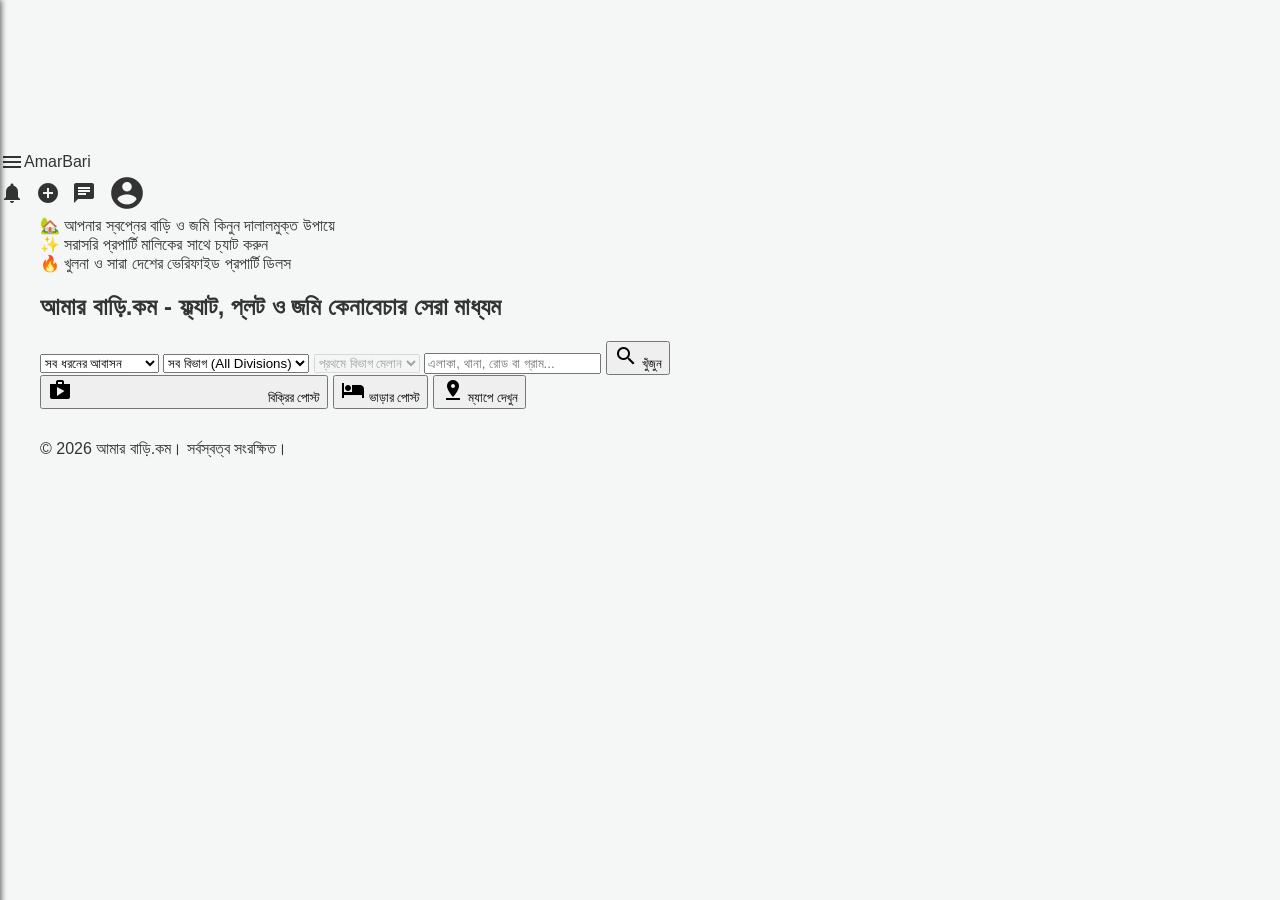
==== commit d9eccbe0: "Add files via upload" ====
--- a/index.html
+++ b/index.html
@@ -1,6 +1,6 @@
 <!DOCTYPE html>
 
-<html lang="bn">
+<html class="page-index" lang="bn">
 <head>
 <meta charset="utf-8"/>
 <meta content="width=device-width, initial-scale=1.0" name="viewport"/>
@@ -31,7 +31,7 @@
       if (!firebase.apps.length) firebase.initializeApp(firebaseConfig);
     </script>
 
-</link><link href="style.css" rel="stylesheet"/><meta content="#0f766e" name="theme-color"/><meta content="index,follow,max-image-preview:large,max-snippet:-1,max-video-preview:-1" name="robots"/><meta content="strict-origin-when-cross-origin" name="referrer"/><link href="https://amarbari.online/index.html" rel="canonical"/><meta content="website" property="og:type"/><meta content="আমার বাড়ি.কম" property="og:site_name"/><meta content="amarbari | আমার বাড়ি | বাংলাদেশ ও খুলনায় ফ্ল্যাট, প্লট এবং বাড়ি কেনাবেচার সেরা মাধ্যম" property="og:title"/><meta content="কোনো দালাল বা থার্ড-পার্টি কমিশন ছাড়াই সরাসরি মালিকের কাছ থেকে প্রপার্টি, ফ্ল্যাট, বাড়ি এবং জমি কিনুন বা ভাড়া নিন।" property="og:description"/><meta content="https://amarbari.online/index.html" property="og:url"/><meta content="summary_large_image" name="twitter:card"/></head>
+</link><link href="style.css" rel="stylesheet"/><meta content="index, follow, max-image-preview:large" name="robots"/><link href="https://amarbari.online/index.html" rel="canonical"/></head>
 <body class="page-index">
 <header class="fb-header">
 <div class="header-content">
@@ -44,26 +44,26 @@
 <i class="material-icons">notifications</i>
 </a>
 <a class="fb-icon-circle" href="post.html" title="প্রপার্টি পোস্ট">
-<i class="material-icons inline-style-page-index-1">add_circle</i>
+<i class="material-icons" style="color: var(--success);">add_circle</i>
 </a>
 <a class="fb-icon-circle" href="messages.html" title="মেসেজ">
 <i class="material-icons">chat</i>
 </a>
 <!-- 👤 ডায়নামিক প্রোফাইল পিকচার -->
 <a href="profile.html">
-<img alt="Profile" class="fb-profile-pic inline-style-page-index-2" id="profileImage" src=""/>
-<i class="material-icons inline-style-page-index-3" id="defaultProfileIcon">account_circle</i>
+<img alt="Profile" class="fb-profile-pic" id="profileImage" src="" style="display:none;"/>
+<i class="material-icons" id="defaultProfileIcon" style="font-size: 38px; color: var(--text-sub); cursor:pointer;">account_circle</i>
 </a>
 </div>
 </div>
 </header>
 <div class="sidebar" id="sidebar">
-<a class="inline-style-page-index-4" href="index.html">
+<a href="index.html" style="background: var(--fb-bg); font-weight: bold; color: var(--fb-blue); border-radius: 8px; margin: 4px 8px;">
 <i class="material-icons">feed</i> নিউজ ফিড
         </a>
 <a href="post.html"><i class="material-icons">add_business</i> প্রপার্টি পোস্ট করুন</a>
 <a href="messages.html"><i class="material-icons">chat</i> মেসেজ সমূহ</a>
-<a href="boost.html"><i class="material-icons inline-style-page-index-5">bolt</i> পোস্ট বুস্ট করুন</a>
+<a href="boost.html"><i class="material-icons" style="color: var(--boost-gold);">bolt</i> পোস্ট বুস্ট করুন</a>
 <a href="tips.html"><i class="material-icons">sticky_note_2</i> আবাসন গাইডলাইন</a>
 <a href="auth.html" id="login-link-sidebar"><i class="material-icons">login</i> অ্যাকাউন্ট লগইন</a>
 </div>
@@ -71,13 +71,13 @@
 <div class="container">
 <!-- 📸 ১. সবার উপরে অটো-স্লাইড কভার ছবি (৩টি ছবি) -->
 <div class="cover-slider-container" id="coverSlider">
-<div class="cover-slide active inline-style-page-index-6">
+<div class="cover-slide active" style="background-image: url('https://images.unsplash.com/photo-1560518883-ce09059eeffa?w=800&amp;auto=format&amp;fit=crop&amp;q=80');">
 <div class="cover-overlay-text">🏡 আপনার স্বপ্নের বাড়ি ও জমি কিনুন দালালমুক্ত উপায়ে</div>
 </div>
-<div class="cover-slide inline-style-page-index-7">
+<div class="cover-slide" style="background-image: url('https://images.unsplash.com/photo-1512917774080-9991f1c4c750?w=800&amp;auto=format&amp;fit=crop&amp;q=80');">
 <div class="cover-overlay-text">✨ সরাসরি প্রপার্টি মালিকের সাথে চ্যাট করুন</div>
 </div>
-<div class="cover-slide inline-style-page-index-8">
+<div class="cover-slide" style="background-image: url('https://images.unsplash.com/photo-1600585154340-be6161a56a0c?w=800&amp;auto=format&amp;fit=crop&amp;q=80');">
 <div class="cover-overlay-text">🔥 খুলনা ও সারা দেশের ভেরিফাইড প্রপার্টি ডিলস</div>
 </div>
 </div>
@@ -132,8 +132,8 @@
 <div class="property-grid"></div>
 </div>
 <!-- 🗺️ ম্যাপ সেকশন -->
-<div class="inline-style-page-index-9" id="map-section">
-<div class="inline-style-page-index-10" id="map-container"></div>
+<div id="map-section" style="display: none;">
+<div id="map-container" style="height: 420px; width: 100%; border-radius: 8px; border: 1px solid var(--border-color);"></div>
 </div>
 </main>
 </div>
--- a/style.css
+++ b/style.css
@@ -1,7 +1,4 @@
-/* =========================================================
-   AMAR BARI - PRODUCTION STYLESHEET
-   Consolidated from all page <style> blocks.
-   ========================================================= */
+/* AMAR BARI — single consolidated stylesheet. Original shared CSS preserved. Page-specific CSS is scoped to each page to prevent cross-page overrides. */
 
 /* =====================================
    ১. বেসিক এবং সাধারণ স্টাইল
@@ -1295,184 +1292,10 @@
 
 
 
-/* ===== preview.html: extracted page CSS ===== */
-
-
-    body.page-preview{
-      --primary: #1e3a8a;
-      --secondary: #0284c7;
-      --success: #16a34a;
-      --dark: #1f2937;
-      --gray-bg: #f8fafc;
-      --card-border: #e2e8f0;
-    }
-
-    body.page-preview{
-      font-family: "Hind Siliguri", sans-serif;
-      background-color: #f1f5f9;
-      color: var(--dark);
-      margin: 0;
-      padding: 0;
-    }
-
-    
-    body.page-preview .preview-wrapper{
-      max-width: 800px;
-      margin: 30px auto;
-      padding: 24px;
-      background: #ffffff;
-      border-radius: 16px;
-      box-shadow: 0 10px 25px -5px rgba(0, 0, 0, 0.05);
-    }
-
-    body.page-preview .page-title{
-      color: var(--primary);
-      font-size: 24px;
-      margin-bottom: 20px;
-      text-align: center;
-      font-weight: 700;
-    }
-
-    /* 🖼️ প্রোপার্টি ইমেজ গ্যালারি ও ফ্রেম স্টাইল */
-    body.page-preview .gallery-title{
-      font-size: 16px;
-      font-weight: 600;
-      color: var(--primary);
-      margin: 10px 0 6px 0;
-    }
-    
-    body.page-preview .preview-images{
-      display: grid;
-      grid-template-columns: repeat(auto-fill, minmax(180px, 1fr));
-      gap: 12px;
-      margin-bottom: 20px;
-      padding: 12px;
-      background: var(--gray-bg);
-      border-radius: 12px;
-      border: 1px dashed #cbd5e1;
-    }
-
-    body.page-preview .preview-images img{
-      width: 100%;
-      height: 130px;
-      object-fit: cover;
-      border-radius: 8px;
-      border: 3px solid #ffffff;
-      box-shadow: 0 4px 6px -1px rgba(0, 0, 0, 0.1);
-      transition: transform 0.2s;
-    }
-
-    body.page-preview .preview-images img:hover{
-      transform: scale(1.04);
-    }
-
-    /* 📑 খতিয়ান ও নকশার জন্য বিশেষ ডকুমেন্ট সেকশন */
-    body.page-preview .document-section{
-      background: #fffbeb;
-      border: 1px dashed #f59e0b;
-    }
-
-    /* 📂 কার্ড এবং সেকশন ডিজাইন */
-    body.page-preview .preview-section{
-      background: #ffffff;
-      border: 1px solid var(--card-border);
-      border-radius: 12px;
-      padding: 18px;
-      margin-bottom: 20px;
-      box-shadow: 0 2px 4px rgba(0,0,0,0.02);
-    }
-
-    body.page-preview .preview-section h3{
-      margin-top: 0;
-      margin-bottom: 16px;
-      color: var(--primary);
-      font-size: 16px;
-      border-bottom: 2px solid #e2e8f0;
-      padding-bottom: 8px;
-    }
-
-    /* 📊 গ্রিড লেআউট (দুই কলামে তথ্য সাজানো) */
-    body.page-preview .section-grid{
-      display: grid;
-      grid-template-columns: repeat(auto-fit, minmax(280px, 1fr));
-      gap: 12px;
-    }
-
-    body.page-preview .preview-row{
-      display: flex;
-      align-items: center;
-      padding: 8px 0;
-      border-bottom: 1px solid #f1f5f9;
-      font-size: 14px;
-    }
-
-    body.page-preview .preview-row strong{
-      color: #64748b;
-      min-width: 130px;
-      display: inline-block;
-    }
-
-    body.page-preview .preview-row span{
-      color: var(--dark);
-      font-weight: 500;
-    }
-
-    /* 💰 দামের জন্য স্পেশাল হাইলাইট */
-    body.page-preview .price-tag{
-      color: var(--success) !important;
-      font-weight: 700 !important;
-      font-size: 16px;
-    }
-
-    /* 🔘 বোতামের আকর্ষণীয় ডিজাইন */
-    body.page-preview .preview-actions{
-      display: flex;
-      gap: 12px;
-      margin-top: 24px;
-    }
-
-    body.page-preview .preview-actions button{
-      flex: 1;
-      padding: 14px;
-      border: none;
-      border-radius: 8px;
-      font-size: 15px;
-      font-weight: bold;
-      cursor: pointer;
-      transition: all 0.2s;
-    }
-
-    body.page-preview .btn-edit{
-      background-color: #e2e8f0;
-      color: #475569;
-    }
-
-    body.page-preview .btn-edit:hover{ background-color: #cbd5e1; }
-
-    body.page-preview .btn-publish{
-      background-color: var(--secondary);
-      color: white;
-    }
-
-    body.page-preview .btn-publish:hover{ background-color: #026ca3; }
-  
-
-/* inline style migrated from preview.html */
-body.page-preview .inline-style-page-preview-1 { background-color: #28a745; }
-
-
-/* inline style migrated from preview.html */
-body.page-preview .inline-style-page-preview-2 { display: none; }
-
-
-/* inline style migrated from preview.html */
-body.page-preview .inline-style-page-preview-3 { display: none; }
-
-
-/* ===== index.html: extracted page CSS ===== */
-
-
-        body.page-index{
+
+/* ===== index.html page-specific CSS ===== */
+
+        html.page-index{
             --fb-blue: #1877f2;
             --fb-bg: #f0f2f5;
             --fb-card-bg: #ffffff;
@@ -1619,662 +1442,7 @@
         body.page-index .fb-footer{ background: white; border-top: 1px solid var(--border-color); padding: 14px 0; text-align: center; font-size: 12px; color: var(--text-sub); margin-top: 20px; }
     
 
-/* inline style migrated from index.html */
-body.page-index .inline-style-page-index-1 { color: var(--success); }
-
-
-/* inline style migrated from index.html */
-body.page-index .inline-style-page-index-2 { display:none; }
-
-
-/* inline style migrated from index.html */
-body.page-index .inline-style-page-index-3 { font-size: 38px; color: var(--text-sub); cursor:pointer; }
-
-
-/* inline style migrated from index.html */
-body.page-index .inline-style-page-index-4 { background: var(--fb-bg); font-weight: bold; color: var(--fb-blue); border-radius: 8px; margin: 4px 8px; }
-
-
-/* inline style migrated from index.html */
-body.page-index .inline-style-page-index-5 { color: var(--boost-gold); }
-
-
-/* inline style migrated from index.html */
-body.page-index .inline-style-page-index-6 { background-image: url('https://images.unsplash.com/photo-1560518883-ce09059eeffa?w=800&auto=format&fit=crop&q=80'); }
-
-
-/* inline style migrated from index.html */
-body.page-index .inline-style-page-index-7 { background-image: url('https://images.unsplash.com/photo-1512917774080-9991f1c4c750?w=800&auto=format&fit=crop&q=80'); }
-
-
-/* inline style migrated from index.html */
-body.page-index .inline-style-page-index-8 { background-image: url('https://images.unsplash.com/photo-1600585154340-be6161a56a0c?w=800&auto=format&fit=crop&q=80'); }
-
-
-/* inline style migrated from index.html */
-body.page-index .inline-style-page-index-9 { display: none; }
-
-
-/* inline style migrated from index.html */
-body.page-index .inline-style-page-index-10 { height: 420px; width: 100%; border-radius: 8px; border: 1px solid var(--border-color); }
-
-
-/* ===== privacy.html: extracted page CSS ===== */
-
-
-        /* CSS ভেরিয়েবল */
-        body.page-privacy{
-            --primary-color: #007bff;
-        }
-
-        /* গ্লোবাল ফিক্স */
-        body.page-privacy{
-            margin: 0; 
-            padding-top: 50px; /* হেডারের উচ্চতা অনুযায়ী padding যোগ করা হলো */
-            font-family: Arial, sans-serif; 
-        }
-
-        /* --- হেডার ফিক্স: সবার উপরে ফিক্সড করা --- */
-        body.page-privacy .main-header{
-             position: fixed; 
-             top: 0;
-             left: 0;
-             right: 0;
-             background-color: white; 
-             box-shadow: 0 2px 4px rgba(0,0,0,0.1); 
-             z-index: 1000; 
-             padding-bottom: 0;
-        }
-        
-        /* --- [START] সাইডবার ফিক্স: সম্পূর্ণ কার্যকারিতা, নতুন রঙ সহ --- */
-        body.page-privacy .sidebar{
-            position: fixed; /* ফিক্সড পজিশন সেট করা হলো */
-            top: 0;
-            left: -250px; /* ডিফল্টভাবে স্ক্রিনের বাইরে লুকিয়ে রাখা হলো */
-            width: 250px; /* সাইডবারের প্রস্থ */
-            height: 100%;
-            
-            /* ⭐ ব্যাকগ্রাউন্ড কালার ফিক্সড: গাঢ় নীল/ধূসর (#34495e) ⭐ */
-            background-color: #34495e; 
-            
-            transition: left 0.3s ease; /* মসৃণ স্লাইড ট্রানজিশন */
-            box-shadow: 2px 0 5px rgba(0,0,0,0.5); 
-            z-index: 1050; 
-            overflow-y: auto;
-            padding-top: 50px; /* হেডারের উচ্চতা অনুযায়ী padding যোগ করা হলো */
-        }
-        
-        body.page-privacy .sidebar.active{
-            left: 0; 
-        }
-        
-        body.page-privacy .overlay{
-            position: fixed; 
-            top: 0;
-            left: 0;
-            width: 100%;
-            height: 100%;
-            background: rgba(0, 0, 0, 0.5); 
-            z-index: 1040; 
-            display: none; 
-        }
-        
-        body.page-privacy .overlay.active{
-            display: block; 
-        }
-        
-        /* ⭐ সাইডবারের লিঙ্ক এবং আইকনের রঙ সাদা করা (#ffffff) ⭐ */
-        body.page-privacy .sidebar a{
-            color: #ffffff; 
-            padding: 12px 15px; /* লিঙ্কগুলোর padding */
-            display: flex;
-            align-items: center;
-            text-decoration: none;
-            font-weight: 500;
-        }
-
-        body.page-privacy .sidebar a i.material-icons{
-            color: #ffffff; /* আইকনগুলোর রঙ সাদা */
-            margin-right: 10px;
-        }
-
-        body.page-privacy .sidebar a:hover{
-            background-color: #3e5369; /* হোভার ইফেক্টের জন্য একটু হালকা রঙ */
-        }
-        
-        /* সাইডবারের লোগো লিঙ্ক (প্রথম লিঙ্ক) */
-        body.page-privacy .sidebar-logo{
-            padding: 15px;
-            font-size: 1.5em;
-            font-weight: bold;
-            color: white !important; /* নিশ্চিত সাদা */
-            border-bottom: 1px solid rgba(255, 255, 255, 0.1);
-            margin-bottom: 5px;
-        }
-        
-        /* --- [END] সাইডবার ফিক্স: সম্পূর্ণ কার্যকারিতা, নতুন রঙ সহ --- */
-
-
-        body.page-privacy .header-top{
-            display: flex;
-            align-items: center;
-            justify-content: space-between; 
-            padding: 8px 15px; 
-        }
-
-        body.page-privacy .header-left{
-            display: flex;
-            align-items: center;
-            flex-shrink: 0; 
-        }
-
-        body.page-privacy .menu-icon{
-             margin-right: 0; 
-             cursor: pointer;
-        }
-        
-        body.page-privacy .logo-title{
-            display: flex;
-            align-items: center;
-            font-size: 1.8em; 
-            font-weight: bold;
-            color: var(--primary-color);
-            margin-left: 0px; 
-            text-decoration: none; 
-            white-space: nowrap; 
-        }
-        body.page-privacy .logo-title:visited{
-             color: var(--primary-color);
-        }
-        body.page-privacy .logo-icon{
-            margin-right: 5px;
-        }
-
-        /* ডানের ব্লক (আইকন) ফিক্স */
-        body.page-privacy .header-actions{
-             display: flex;
-             align-items: center;
-             gap: 12px; 
-             position: relative; 
-             flex-shrink: 0; 
-        }
-        
-        /* কমন আইকন র‍্যাপার স্টাইল (নোটিফিকেশন, ম্যাসেজ, পোস্ট) */
-        body.page-privacy .icon-wrapper{
-             position: relative;
-             display: inline-flex;
-             cursor: pointer;
-             align-items: center; 
-             justify-content: center;
-             height: 30px; 
-             width: 30px; 
-        }
-        
-        /* কমন নোটিফিকেশন কাউন্ট স্টাইল */
-        body.page-privacy .notification-count{
-            position: absolute;
-            top: -5px; 
-            right: -8px; 
-            background-color: red;
-            color: white;
-            border-radius: 50%;
-            padding: 2px 5px; 
-            font-size: 0.7em;
-            font-weight: bold;
-            min-width: 10px;
-            text-align: center;
-            line-height: 1; 
-            display: none; 
-        }
-        
-        /* আইকন কালার */
-        body.page-privacy .notification-icon{ color: var(--primary-color); }
-        body.page-privacy .message-icon{ color: var(--primary-color); }
-        body.page-privacy .post-icon-header{ color: #28a745; }
-
-        /* প্রোফাইল ইমেজ স্টাইল */
-        body.page-privacy .profile-image-wrapper{
-            cursor: pointer;
-            width: 35px; 
-            height: 35px;
-            border-radius: 50%;
-            overflow: hidden;
-            border: 2px solid var(--primary-color); 
-            display: flex;
-            align-items: center;
-            justify-content: center;
-        }
-        body.page-privacy #profileImage{
-            width: 100%;
-            height: 100%;
-            object-fit: cover;
-        }
-        
-        /* --- 📱 মোবাইল ভিউয়ের জন্য নির্দিষ্ট ফিক্স --- */
-        @media (max-width: 600px) {
-            body.page-privacy{
-                padding-top: 46px; 
-            }
-            body.page-privacy .logo-title{
-                 font-size: 1.5em; 
-                 margin-left: 0px;
-            }
-            body.page-privacy .header-actions{
-                 gap: 8px; 
-            }
-            body.page-privacy .profile-image-wrapper{
-                 width: 30px; 
-                 height: 30px;
-            }
-        }
-        
-    
-
-/* inline style migrated from privacy.html */
-body.page-privacy .inline-style-page-privacy-1 { background-color: #28a745; }
-
-
-/* ===== seller-profile.html: extracted page CSS ===== */
-
-
-        body.page-seller_profile{ 
-            --primary: #007bff; 
-            --primary-gradient: linear-gradient(135deg, #007bff 0%, #00c6ff 100%);
-            --cover-gradient: linear-gradient(135deg, rgba(24, 43, 73, 0.9) 0%, rgba(0, 123, 255, 0.85) 100%);
-            --success: #28a745; 
-            --dark: #1c1e21;
-            --gray: #65676b;
-            --bg: #f0f2f5;
-            --gold: #f1c40f;
-            --border: #e4e6eb;
-        }
-        body.page-seller_profile{ background-color: var(--bg); font-family: "Segoe UI", Arial, sans-serif; margin: 0; padding-top: 70px; color: var(--dark); }
-       
-        body.page-seller_profile .main-header{
-             position: fixed; 
-             top: 0; left: 0; right: 0;
-             background-color: white; 
-             box-shadow: 0 2px 4px rgba(0,0,0,0.1); 
-             z-index: 1000; 
-        }
-        
-        body.page-seller_profile .sidebar{
-            position: fixed; 
-            top: 0;
-            left: -250px; 
-            width: 250px; 
-            height: 100%;
-            background-color: #34495e;
-            transition: left 0.3s ease; 
-            box-shadow: 2px 0 5px rgba(0,0,0,0.5); 
-            z-index: 1050; 
-            overflow-y: auto;
-            padding-top: 50px; 
-        }
-        
-        body.page-seller_profile .sidebar.active{ left: 0; }
-        
-        body.page-seller_profile .overlay{
-            position: fixed; 
-            top: 0; left: 0; width: 100%; height: 100%;
-            background: rgba(0, 0, 0, 0.5); 
-            z-index: 1040; display: none; 
-        }
-        body.page-seller_profile .overlay.active{ display: block; }
-        
-        body.page-seller_profile .sidebar a{
-            color: white; padding: 12px 15px; display: flex;
-            align-items: center; text-decoration: none; font-weight: 500;
-        }
-        body.page-seller_profile .sidebar a i.material-icons{ color: white; margin-right: 10px; }
-        body.page-seller_profile .sidebar a:hover{ background-color: #3e5369; }
-        
-        body.page-seller_profile .sidebar-logo{
-            padding: 15px; font-size: 1.5em; font-weight: bold;
-            color: white !important; border-bottom: 1px solid rgba(255, 255, 255, 0.1);
-            margin-bottom: 5px;
-        }
-        
-        body.page-seller_profile .header-top{ display: flex; align-items: center; justify-content: space-between; padding: 8px 15px; }
-        body.page-seller_profile .header-left{ display: flex; align-items: center; flex-shrink: 0; }
-        body.page-seller_profile .menu-icon{ cursor: pointer; color: var(--dark); font-size: 28px; }
-        body.page-seller_profile .logo-title{ display: flex; align-items: center; font-size: 1.5em; font-weight: bold; color: var(--primary); text-decoration: none; white-space: nowrap; margin-left: 10px; }
-        body.page-seller_profile .logo-icon{ margin-right: 5px; }
-
-        body.page-seller_profile .header-actions{ display: flex; align-items: center; gap: 12px; flex-shrink: 0; }
-        body.page-seller_profile .icon-wrapper{ position: relative; display: inline-flex; cursor: pointer; align-items: center; justify-content: center; height: 30px; width: 30px; }
-        
-        body.page-seller_profile .notification-count{ position: absolute; top: -5px; right: -8px; background-color: red; color: white; border-radius: 50%; padding: 2px 5px; font-size: 0.7em; font-weight: bold; min-width: 10px; text-align: center; line-height: 1; display: none; }
-        body.page-seller_profile .notification-icon, body.page-seller_profile .message-icon{ color: var(--primary); }
-        body.page-seller_profile .post-icon-header{ color: #28a745; }
-
-        body.page-seller_profile .profile-image-wrapper{ cursor: pointer; width: 35px; height: 35px; border-radius: 50%; overflow: hidden; border: 2px solid var(--primary); display: flex; align-items: center; justify-content: center; }
-        body.page-seller_profile .profile-image-wrapper img{ width: 100%; height: 100%; object-fit: cover; object-position: center; display: block; }
-        
-        @media (max-width: 600px) {
-            body.page-seller_profile{ padding-top: 55px; }
-            body.page-seller_profile .logo-title{ font-size: 1.2em; }
-            body.page-seller_profile .header-actions{ gap: 8px; }
-        }
-        
-        body.page-seller_profile .container{ max-width: 600px; margin: auto; padding: 10px; box-sizing: border-box; }
-        body.page-seller_profile .btn-back{ background: white; border: 1px solid #ddd; color: var(--dark); padding: 8px 16px; border-radius: 20px; cursor: pointer; display: flex; align-items: center; gap: 5px; font-weight: bold; font-size: 14px; margin-bottom: 15px; box-shadow: 0 2px 5px rgba(0,0,0,0.05); width: fit-content; transition: 0.2s; }
-        body.page-seller_profile .btn-back:hover{ background: var(--primary); color: white; border-color: var(--primary); }
-
-        /* 👑 প্রিমিয়াম প্রোফাইল কার্ড */
-        body.page-seller_profile .seller-premium-card{ 
-            background: white; border-radius: 12px; box-shadow: 0 1px 2px rgba(0,0,0,0.1); text-align: center; margin-bottom: 16px; position: relative; overflow: hidden; border: 1px solid var(--border);
-        }
-
-        body.page-seller_profile .profile-cover-photo{ height: 140px; background: var(--cover-gradient); position: relative; }
-        body.page-seller_profile .profile-cover-photo::before{
-            content: "corporate_fare"; font-family: "Material Icons"; position: absolute; right: 15px; bottom: -15px; font-size: 120px; color: rgba(255, 255, 255, 0.08); pointer-events: none;
-        }
-        body.page-seller_profile .profile-cover-photo::after{
-            content: "home"; font-family: "Material Icons"; position: absolute; left: 20px; top: 20px; font-size: 70px; color: rgba(255, 255, 255, 0.05); pointer-events: none;
-        }
-
-        body.page-seller_profile .profile-content-box{ padding: 0px 16px 20px 16px; position: relative; margin-top: -60px; z-index: 5; }
-
-        body.page-seller_profile .viral-badge-box{ position: absolute; top: 15px; right: 15px; display: flex; gap: 8px; z-index: 10; }
-        body.page-seller_profile .badge-item{ display: flex; align-items: center; gap: 4px; font-size: 11px; font-weight: bold; padding: 6px 12px; border-radius: 20px; color: white; box-shadow: 0 4px 10px rgba(0,0,0,0.15); }
-        body.page-seller_profile .badge-verified{ background: #00b894; }
-        body.page-seller_profile .badge-top-seller{ background: #6c5ce7; }
-
-        body.page-seller_profile .avatar-container{ position: relative; width: 110px; height: 110px; margin: 0 auto 10px auto; }
-        body.page-seller_profile .seller-avatar{ width: 100%; height: 100%; border-radius: 50%; object-fit: cover; border: 4px solid white; box-shadow: 0 2px 8px rgba(0,0,0,0.15); background: #fff; }
-        body.page-seller_profile .status-dot{ position: absolute; bottom: 6px; right: 6px; width: 14px; height: 14px; background: #2ecc71; border: 2px solid white; border-radius: 50%; }
-
-        body.page-seller_profile .seller-name{ font-size: 24px; font-weight: bold; color: var(--dark); margin: 0 0 4px 0; }
-        body.page-seller_profile .seller-bio{ font-size: 14px; color: var(--gray); line-height: 1.4; margin: 6px auto 12px auto; max-width: 85%; font-style: italic; }
-
-        body.page-seller_profile .facebook-intro-card{ background: white; border-radius: 12px; border: 1px solid var(--border); box-shadow: 0 1px 2px rgba(0,0,0,0.1); padding: 16px; margin-bottom: 16px; text-align: left; }
-        body.page-seller_profile .facebook-intro-card h3{ margin: 0 0 12px 0; font-size: 17px; font-weight: bold; color: var(--dark); }
-        
-        body.page-seller_profile .intro-list{ list-style: none; padding: 0; margin: 0; }
-        body.page-seller_profile .intro-item{ display: flex; align-items: center; gap: 12px; margin-bottom: 12px; font-size: 14px; color: var(--dark); }
-        body.page-seller_profile .intro-item i{ color: #8c939d; font-size: 20px; }
-
-        body.page-seller_profile .profile-rating-section{ background: #fffdf3; border: 1px solid #fbf1c9; padding: 15px; border-radius: 12px; margin-top: 15px; display: flex; flex-direction: column; align-items: center; gap: 6px; }
-        body.page-seller_profile .rating-title{ font-size: 13px; font-weight: bold; color: #b78a00; text-transform: uppercase; }
-        body.page-seller_profile .stars-display{ display: flex; gap: 4px; }
-        body.page-seller_profile .stars-display i{ font-size: 26px; color: #ddd; cursor: pointer; transition: 0.1s; }
-        body.page-seller_profile .stars-display i.active{ color: var(--gold); }
-        body.page-seller_profile .rating-stats-text{ font-size: 12px; color: var(--dark); font-weight: 600; background: #fef6d3; padding: 4px 10px; border-radius: 10px; }
-
-        body.page-seller_profile .list-title{ font-size: 16px; font-weight: bold; color: var(--dark); margin: 25px 0 12px 0; display: flex; align-items: center; gap: 6px; border-left: 4px solid var(--primary); padding-left: 8px; }
-        body.page-seller_profile .seller-posts-grid{ display: grid; grid-template-columns: repeat(auto-fill, minmax(140px, 1fr)); gap: 12px; }
-        body.page-seller_profile .post-card{ background: white; border-radius: 8px; overflow: hidden; box-shadow: 0 1px 2px rgba(0,0,0,0.05); cursor: pointer; border: 1px solid var(--border); position: relative; }
-        body.page-seller_profile .post-card img{ width: 100%; height: 110px; object-fit: cover; background: #eee; }
-        
-        body.page-seller_profile .card-tag{ position: absolute; top: 6px; left: 6px; background: rgba(0, 0, 0, 0.75); color: white; padding: 2px 6px; border-radius: 4px; font-size: 9px; font-weight: bold; }
-        body.page-seller_profile .post-info{ padding: 8px; }
-        body.page-seller_profile .post-title-text{ font-size: 12px; font-weight: bold; margin: 0; height: 32px; overflow: hidden; color: var(--dark); line-height: 1.3; }
-        body.page-seller_profile .post-meta-loc{ font-size: 11px; color: var(--gray); display: flex; align-items: center; gap: 2px; margin: 4px 0; }
-        body.page-seller_profile .post-meta-loc i{ font-size: 12px; }
-        body.page-seller_profile .post-price-box{ display: flex; justify-content: space-between; align-items: center; margin-top: 6px; border-top: 1px solid #f5f5f5; padding-top: 6px; }
-        body.page-seller_profile .post-price-text{ color: var(--success); font-size: 12px; font-weight: bold; margin: 0; }
-        
-        body.page-seller_profile .no-post{ text-align: center; color: var(--gray); padding: 30px; font-weight: 500; width: 100%; background: white; border-radius: 8px; border: 1px solid var(--border); box-sizing: border-box; }
-
-        @media (min-width:768px){
-            body.page-seller_profile .container{ max-width:950px; }
-            body.page-seller_profile .profile-cover-photo{ height:180px; }
-            body.page-seller_profile .seller-posts-grid{ grid-template-columns:repeat(3,1fr); }
-            body.page-seller_profile .seller-name{ font-size:28px; }
-        }
-
-        @media (min-width:1024px){
-            body.page-seller_profile .container{ max-width:1200px; }
-            body.page-seller_profile .profile-cover-photo{ height:220px; }
-            body.page-seller_profile .avatar-container{ width:130px; height:130px; }
-            body.page-seller_profile .seller-name{ font-size:30px; }
-            body.page-seller_profile .seller-posts-grid{ grid-template-columns:repeat(4,1fr); }
-        }
-    
-
-/* inline style migrated from seller-profile.html */
-body.page-seller_profile .inline-style-page-seller-profile-1 { padding: 20px; display: flex; flex-direction: column; gap: 10px; }
-
-
-/* inline style migrated from seller-profile.html */
-body.page-seller_profile .inline-style-page-seller-profile-2 { display: none; }
-
-
-/* inline style migrated from seller-profile.html */
-body.page-seller_profile .inline-style-page-seller-profile-3 { font-size:14px }
-
-
-/* inline style migrated from seller-profile.html */
-body.page-seller_profile .inline-style-page-seller-profile-4 { display: none; }
-
-
-/* inline style migrated from seller-profile.html */
-body.page-seller_profile .inline-style-page-seller-profile-5 { font-size:14px }
-
-
-/* inline style migrated from seller-profile.html */
-body.page-seller_profile .inline-style-page-seller-profile-6 { display: none; }
-
-
-/* inline style migrated from seller-profile.html */
-body.page-seller_profile .inline-style-page-seller-profile-7 { color:var(--primary) }
-
-
-/* ===== contact.html: extracted page CSS ===== */
-
-
-        /* CSS ভেরিয়েবল */
-        body.page-contact{
-            --primary-color: #007bff;
-        }
-
-        /* গ্লোবাল ফিক্স */
-        body.page-contact{
-            margin: 0; 
-            padding-top: 50px; /* হেডারের উচ্চতা অনুযায়ী padding যোগ করা হলো */
-            font-family: Arial, sans-serif; 
-        }
-
-        /* --- হেডার ফিক্স: সবার উপরে ফিক্সড করা --- */
-        body.page-contact .main-header{
-             position: fixed; 
-             top: 0;
-             left: 0;
-             right: 0;
-             background-color: white; 
-             box-shadow: 0 2px 4px rgba(0,0,0,0.1); 
-             z-index: 1000; 
-             padding-bottom: 0;
-        }
-        
-        /* --- [ফিক্স: সাইডবার পজিশনিং, ট্রানজিশন ও রঙ] --- */
-        body.page-contact .sidebar{
-            position: fixed; 
-            top: 0;
-            left: -250px; 
-            width: 250px; 
-            height: 100%;
-            background-color: #34495e; /* গাঢ় নীল/ধূসর রঙ */
-            transition: left 0.3s ease; 
-            box-shadow: 2px 0 5px rgba(0,0,0,0.5); 
-            z-index: 1050; 
-            overflow-y: auto;
-            padding-top: 50px; 
-        }
-        
-        body.page-contact .sidebar.active{
-            left: 0; 
-        }
-        
-        body.page-contact .overlay{
-            position: fixed; 
-            top: 0;
-            left: 0;
-            width: 100%;
-            height: 100%;
-            background: rgba(0, 0, 0, 0.5); 
-            z-index: 1040; 
-            display: none; 
-        }
-        
-        body.page-contact .overlay.active{
-            display: block; 
-        }
-        
-        /* সাইডবারের লিঙ্ক এবং আইকনের রঙ সাদা করা */
-        body.page-contact .sidebar a{
-            color: #ffffff; 
-            padding: 12px 15px; 
-            display: flex;
-            align-items: center;
-            text-decoration: none;
-            font-weight: 500;
-        }
-
-        body.page-contact .sidebar a i.material-icons{
-            color: #ffffff; 
-            margin-right: 10px;
-        }
-
-        body.page-contact .sidebar a:hover{
-            background-color: #3e5369; 
-        }
-        
-        /* সাইডবারের লোগো লিঙ্ক */
-        body.page-contact .sidebar-logo{
-            padding: 15px;
-            font-size: 1.5em;
-            font-weight: bold;
-            color: white !important; 
-            border-bottom: 1px solid rgba(255, 255, 255, 0.1);
-            margin-bottom: 5px;
-        }
-        /* --- [ফিক্স শেষ] --- */
-
-        body.page-contact .header-top{
-            display: flex;
-            align-items: center;
-            justify-content: space-between; 
-            padding: 8px 15px; 
-        }
-
-        body.page-contact .header-left{
-            display: flex;
-            align-items: center;
-            flex-shrink: 0; 
-        }
-
-        body.page-contact .menu-icon{
-             margin-right: 0; 
-             cursor: pointer;
-        }
-        
-        body.page-contact .logo-title{
-            display: flex;
-            align-items: center;
-            font-size: 1.8em; 
-            font-weight: bold;
-            color: var(--primary-color);
-            margin-left: 0px; 
-            text-decoration: none; 
-            white-space: nowrap; 
-        }
-        body.page-contact .logo-icon{
-            margin-right: 5px;
-        }
-
-        /* ডানের ব্লক (আইকন) ফিক্স */
-        body.page-contact .header-actions{
-             display: flex;
-             align-items: center;
-             gap: 12px; 
-             position: relative; 
-             flex-shrink: 0; 
-        }
-        
-        /* কমন আইকন র‍্যাপার স্টাইল (নোটিফিকেশন, ম্যাসেজ, পোস্ট) */
-        body.page-contact .icon-wrapper{
-             position: relative;
-             display: inline-flex;
-             cursor: pointer;
-             align-items: center; 
-             justify-content: center;
-             height: 30px; 
-             width: 30px; 
-        }
-        
-        /* কমন নোটিফিকেশন কাউন্ট স্টাইল */
-        body.page-contact .notification-count{
-            position: absolute;
-            top: -5px; 
-            right: -8px; 
-            background-color: red;
-            color: white;
-            border-radius: 50%;
-            padding: 2px 5px; 
-            font-size: 0.7em;
-            font-weight: bold;
-            min-width: 10px;
-            text-align: center;
-            line-height: 1; 
-            display: none; 
-        }
-        
-        /* আইকন কালার */
-        body.page-contact .notification-icon{ color: var(--primary-color); }
-        body.page-contact .message-icon{ color: var(--primary-color); }
-        body.page-contact .post-icon-header{ color: #28a745; }
-
-        /* ⭐ ফিক্স: প্রোফাইল ইমেজ স্টাইল (ছবি লোড না হলেও ডিফল্ট আইকন দেখা যাবে) ⭐ */
-        body.page-contact .profile-image-wrapper{
-            cursor: pointer;
-            width: 35px; 
-            height: 35px;
-            border-radius: 50%;
-            overflow: hidden;
-            border: 2px solid var(--primary-color); 
-            display: flex;
-            align-items: center;
-            justify-content: center;
-        }
-        body.page-contact #profileImage{
-            width: 100%;
-            height: 100%;
-            object-fit: cover;
-            display: none; /* ডিফল্টভাবে ছবি লুকানো থাকবে */
-        }
-        body.page-contact #defaultProfileIcon{
-            display: block; /* ডিফল্টভাবে আইকন দেখাবে */
-            font-size: 24px;
-            color: var(--primary-color);
-        }
-        /* --- 📱 মোবাইল ভিউয়ের জন্য নির্দিষ্ট ফিক্স --- */
-        @media (max-width: 600px) {
-            body.page-contact{
-                padding-top: 46px; 
-            }
-            body.page-contact .logo-title{
-                 font-size: 1.5em; 
-                 margin-left: 0px;
-            }
-            body.page-contact .header-actions{
-                 gap: 8px; 
-            }
-            body.page-contact .profile-image-wrapper{
-                 width: 30px; 
-                 height: 30px;
-            }
-        }
-        
-    
-
-/* inline style migrated from contact.html */
-body.page-contact .inline-style-page-contact-1 { background-color: #28a745; }
-
-
-/* ===== auth.html: extracted page CSS ===== */
-
+/* ===== auth.html page-specific CSS ===== */
 
         /* পুরো পেজের ব্যাকগ্রাউন্ড কালার ব্লু করা হয়েছে */
         body.page-auth .auth-body{
@@ -2423,237 +1591,10 @@
         }
     
 
-/* inline style migrated from auth.html */
-body.page-auth .inline-style-page-auth-1 { display: none; }
-
-
-/* ===== tips.html: extracted page CSS ===== */
-
-
-        /* CSS ভেরিয়েবল */
-        body.page-tips{
-            --primary-color: #007bff;
-        }
-
-        /* গ্লোবাল ফিক্স */
-        body.page-tips{
-            margin: 0; 
-            padding-top: 50px; /* হেডারের উচ্চতা অনুযায়ী padding যোগ করা হলো */
-            font-family: Arial, sans-serif; 
-        }
-
-        /* --- হেডার ফিক্স: সবার উপরে ফিক্সড করা --- */
-        body.page-tips .main-header{
-             position: fixed; 
-             top: 0;
-             left: 0;
-             right: 0;
-             background-color: white; 
-             box-shadow: 0 2px 4px rgba(0,0,0,0.1); 
-             z-index: 1000; 
-             padding-bottom: 0;
-        }
-        
-        /* --- ⭐ FIX 2: সাইডবার পজিশনিং, ট্রানজিশন ও রঙ যোগ করা হলো ⭐ --- */
-        body.page-tips .sidebar{
-            position: fixed; 
-            top: 0;
-            left: -250px; 
-            width: 250px; 
-            height: 100%;
-            background-color: #34495e; /* গাঢ় নীল/ধূসর রঙ */
-            transition: left 0.3s ease; 
-            box-shadow: 2px 0 5px rgba(0,0,0,0.5); 
-            z-index: 1050; 
-            overflow-y: auto;
-            padding-top: 50px; 
-        }
-        
-        body.page-tips .sidebar.active{
-            left: 0; 
-        }
-        
-        body.page-tips .overlay{
-            position: fixed; 
-            top: 0;
-            left: 0;
-            width: 100%;
-            height: 100%;
-            background: rgba(0, 0, 0, 0.5); 
-            z-index: 1040; 
-            display: none; 
-        }
-        
-        body.page-tips .overlay.active{
-            display: block; 
-        }
-        
-        /* সাইডবারের লিঙ্ক এবং আইকনের রঙ সাদা করা */
-        body.page-tips .sidebar a{
-            color: #ffffff; 
-            padding: 12px 15px; 
-            display: flex;
-            align-items: center;
-            text-decoration: none;
-            font-weight: 500;
-        }
-
-        body.page-tips .sidebar a i.material-icons{
-            color: #ffffff; 
-            margin-right: 10px;
-        }
-
-        body.page-tips .sidebar a:hover{
-            background-color: #3e5369; 
-        }
-        
-        /* সাইডবারের লোগো লিঙ্ক */
-        body.page-tips .sidebar-logo{
-            padding: 15px;
-            font-size: 1.5em;
-            font-weight: bold;
-            color: white !important; 
-            border-bottom: 1px solid rgba(255, 255, 255, 0.1);
-            margin-bottom: 5px;
-        }
-        /* --- [সাইডবার ফিক্স শেষ] --- */
-
-        body.page-tips .header-top{
-            display: flex;
-            align-items: center;
-            justify-content: space-between; 
-            padding: 8px 15px; 
-        }
-
-        body.page-tips .header-left{
-            display: flex;
-            align-items: center;
-            flex-shrink: 0; 
-        }
-
-        body.page-tips .menu-icon{
-             margin-right: 0; 
-             cursor: pointer;
-        }
-        
-        body.page-tips .logo-title{
-            display: flex;
-            align-items: center;
-            font-size: 1.8em; 
-            font-weight: bold;
-            color: var(--primary-color);
-            margin-left: 0px; 
-            text-decoration: none; 
-            white-space: nowrap; 
-        }
-        body.page-tips .logo-title:visited{
-             color: var(--primary-color);
-        }
-        body.page-tips .logo-icon{
-            margin-right: 5px;
-        }
-
-        /* ডানের ব্লক (আইকন) ফিক্স */
-        body.page-tips .header-actions{
-             display: flex;
-             align-items: center;
-             gap: 12px; 
-             position: relative; 
-             flex-shrink: 0; 
-        }
-        
-        /* কমন আইকন র‍্যাপার স্টাইল (নোটিফিকেশন, ম্যাসেজ, পোস্ট) */
-        body.page-tips .icon-wrapper{
-             position: relative;
-             display: inline-flex;
-             cursor: pointer;
-             align-items: center; 
-             justify-content: center;
-             height: 30px; 
-             width: 30px; 
-        }
-        
-        /* কমন নোটিফিকেশন কাউন্ট স্টাইল */
-        body.page-tips .notification-count{
-            position: absolute;
-            top: -5px; 
-            right: -8px; 
-            background-color: red;
-            color: white;
-            border-radius: 50%;
-            padding: 2px 5px; 
-            font-size: 0.7em;
-            font-weight: bold;
-            min-width: 10px;
-            text-align: center;
-            line-height: 1; 
-            display: none; 
-        }
-        
-        /* আইকন কালার */
-        body.page-tips .notification-icon{ color: var(--primary-color); }
-        body.page-tips .message-icon{ color: var(--primary-color); }
-        body.page-tips .post-icon-header{ color: #28a745; }
-
-        
-
-        /* প্রোফাইল ইমেজের বাইরের গোল বক্স */
-
-        body.page-tips .profile-image-wrapper{
-            cursor: pointer;
-            width: 35px; /* আইকন থেকে সামান্য বড় */
-            height: 35px;
-            border-radius: 50%;
-            overflow: hidden;
-            border: 2px solid var(--primary-color); /* রঙের বর্ডার */
-            display: flex;
-            align-items: center;
-            justify-content: center;
-        }
-        body.page-tips #profileImage{
-            width: 100%;
-            height: 100%;
-            object-fit: cover;
-        }
-
-/* 🎯 ইমেজের একাংশ কেটে যাওয়া রোধ করার ফিক্স */
-body.page-tips .profile-image-wrapper img{
-    width: 100%;          /* বক্সের পুরো উইডথ নিবে */
-    height: 100%;         /* বক্সের পুরো হাইট নিবে */
-    object-fit: cover;    /* 👈 এটি ছবিটিকে চ্যাপ্টা বা বিকৃত না করে গোল বক্সের মাঝে সুন্দরভাবে ফিট করবে */
-    object-position: center; /* ছবির মাঝখানের অংশ ফোকাস করবে */
-    display: block;
-}
-     
-        /* --- 📱 মোবাইল ভিউয়ের জন্য নির্দিষ্ট ফিক্স --- */
-        @media (max-width: 600px) {
-            body.page-tips{
-                padding-top: 46px; 
-            }
-            body.page-tips .logo-title{
-                 font-size: 1.5em; 
-                 margin-left: 0px;
-            }
-            body.page-tips .header-actions{
-                 gap: 8px; 
-            }
-            body.page-tips .profile-image-wrapper{
-                 width: 30px; 
-                 height: 30px;
-            }
-        }
-        
-    
-
-/* inline style migrated from tips.html */
-body.page-tips .inline-style-page-tips-1 { background-color: #28a745; }
-
-
-/* ===== post.html: extracted page CSS ===== */
-
+/* ===== post.html page-specific CSS ===== */
 
         /* প্রজেক্টের মেইন থিম ও গ্লোবাল কালার */
-body.page-post{
+html.page-post{
     --primary-color: #007bff;
     --success-color: #28a745;
     --background-gray: #f4f6f9;
@@ -3046,256 +1987,170 @@
         
     
 
-/* inline style migrated from post.html */
-body.page-post .inline-style-page-post-1 { background-color: #28a745; }
-
-
-/* inline style migrated from post.html */
-body.page-post .inline-style-page-post-2 { color: red; display: none; margin-bottom: 15px; }
-
-
-/* inline style migrated from post.html */
-body.page-post .inline-style-page-post-3 { display: none; }
-
-
-/* inline style migrated from post.html */
-body.page-post .inline-style-page-post-4 { display: none; position: fixed; top: 0; left: 0; width: 100%; height: 100%; background: rgba(0,0,0,0.6); z-index: 9999; justify-content: center; align-items: center; backdrop-filter: blur(4px); }
-
-
-/* inline style migrated from post.html */
-body.page-post .inline-style-page-post-5 { background: white; padding: 30px; border-radius: 12px; width: 90%; max-width: 400px; text-align: center; box-shadow: 0 4px 15px rgba(0,0,0,0.2); }
-
-
-/* inline style migrated from post.html */
-body.page-post .inline-style-page-post-6 { font-size: 50px; color: #ff9800; margin-bottom: 15px; }
-
-
-/* inline style migrated from post.html */
-body.page-post .inline-style-page-post-7 { margin-bottom: 10px; color: #333; font-size: 20px; }
-
-
-/* inline style migrated from post.html */
-body.page-post .inline-style-page-post-8 { color: #666; font-size: 14px; margin-bottom: 25px; line-height: 1.5; }
-
-
-/* inline style migrated from post.html */
-body.page-post .inline-style-page-post-9 { background: #007bff; color: white; border: none; padding: 12px 25px; border-radius: 6px; font-weight: bold; cursor: pointer; width: 100%; font-size: 16px; transition: 0.3s; }
-
-
-/* ===== about.html: extracted page CSS ===== */
-
-
-        /* CSS ভেরিয়েবল */
-        body.page-about{
-            --primary-color: #007bff;
-        }
-
-        /* গ্লোবাল ফিক্স */
-        body.page-about{
-            margin: 0; 
-            padding-top: 50px; /* হেডারের উচ্চতা অনুযায়ী padding যোগ করা হলো */
-            font-family: Arial, sans-serif; 
-        }
-
-        /* --- হেডার ফিক্স: সবার উপরে ফিক্সড করা --- */
-        body.page-about .main-header{
-             position: fixed; 
-             top: 0;
-             left: 0;
-             right: 0;
-             background-color: white; 
-             box-shadow: 0 2px 4px rgba(0,0,0,0.1); 
-             z-index: 1000; 
-             padding-bottom: 0;
-        }
-        
-        /* --- [ফিক্স: সাইডবার পজিশনিং এবং ট্রানজিশন] --- */
-        body.page-about .sidebar{
-            position: fixed; 
-            top: 0;
-            left: -250px; 
-            width: 250px; 
-            height: 100%;
-            background-color: #34495e; /* আপনার পছন্দ করা গাঢ় নীল/ধূসর রঙ */
-            transition: left 0.3s ease; 
-            box-shadow: 2px 0 5px rgba(0,0,0,0.5); 
-            z-index: 1050; 
-            overflow-y: auto;
-            padding-top: 50px; /* হেডার এর নিচে থেকে শুরু হবে */
-        }
-        
-        body.page-about .sidebar.active{
-            left: 0; 
-        }
-        
-        body.page-about .overlay{
-            position: fixed; 
-            top: 0;
-            left: 0;
-            width: 100%;
-            height: 100%;
-            background: rgba(0, 0, 0, 0.5); 
-            z-index: 1040; 
-            display: none; 
-        }
-        
-        body.page-about .overlay.active{
-            display: block; 
-        }
-        
-        /* সাইডবারের লিঙ্ক এবং আইকনের রঙ সাদা করা */
-        body.page-about .sidebar a{
-            color: #ffffff; 
-            padding: 12px 15px; 
-            display: flex;
-            align-items: center;
-            text-decoration: none;
-            font-weight: 500;
-        }
-
-        body.page-about .sidebar a i.material-icons{
-            color: #ffffff; 
-            margin-right: 10px;
-        }
-
-        body.page-about .sidebar a:hover{
-            background-color: #3e5369; 
-        }
-        
-        /* সাইডবারের লোগো লিঙ্ক (প্রথম লিঙ্ক) */
-        body.page-about .sidebar-logo{
-            padding: 15px;
-            font-size: 1.5em;
-            font-weight: bold;
-            color: white !important; 
-            border-bottom: 1px solid rgba(255, 255, 255, 0.1);
-            margin-bottom: 5px;
-        }
-        /* --- [ফিক্স শেষ] --- */
-
-        body.page-about .header-top{
-            display: flex;
-            align-items: center;
-            justify-content: space-between; 
-            padding: 8px 15px; 
-        }
-
-        body.page-about .header-left{
-            display: flex;
-            align-items: center;
-            flex-shrink: 0; 
-        }
-
-        body.page-about .menu-icon{
-             margin-right: 0; 
-             cursor: pointer;
-        }
-        
-        body.page-about .logo-title{
-            display: flex;
-            align-items: center;
-            font-size: 1.8em; 
-            font-weight: bold;
-            color: var(--primary-color);
-            margin-left: 0px; 
-            text-decoration: none; 
-            white-space: nowrap; 
-        }
-        body.page-about .logo-title:visited{
-             color: var(--primary-color);
-        }
-        body.page-about .logo-icon{
-            margin-right: 5px;
-        }
-
-        /* ডানের ব্লক (আইকন) ফিক্স */
-        body.page-about .header-actions{
-             display: flex;
-             align-items: center;
-             gap: 12px; 
-             position: relative; 
-             flex-shrink: 0; 
-        }
-        
-        /* কমন আইকন র‍্যাপার স্টাইল (নোটিফিকেশন, ম্যাসেজ, পোস্ট) */
-        body.page-about .icon-wrapper{
-             position: relative;
-             display: inline-flex;
-             cursor: pointer;
-             align-items: center; 
-             justify-content: center;
-             height: 30px; 
-             width: 30px; 
-        }
-        
-        /* কমন নোটিফিকেশন কাউন্ট স্টাইল */
-        body.page-about .notification-count{
-            position: absolute;
-            top: -5px; 
-            right: -8px; 
-            background-color: red;
-            color: white;
-            border-radius: 50%;
-            padding: 2px 5px; 
-            font-size: 0.7em;
-            font-weight: bold;
-            min-width: 10px;
-            text-align: center;
-            line-height: 1; 
-            display: none; 
-        }
-        
-        /* আইকন কালার */
-        body.page-about .notification-icon{ color: var(--primary-color); }
-        body.page-about .message-icon{ color: var(--primary-color); }
-        body.page-about .post-icon-header{ color: #28a745; }
-
-        /* প্রোফাইল ইমেজ স্টাইল */
-        body.page-about .profile-image-wrapper{
-            cursor: pointer;
-            width: 35px; /* আইকন থেকে সামান্য বড় */
-            height: 35px;
-            border-radius: 50%;
-            overflow: hidden;
-            border: 2px solid var(--primary-color); /* রঙের বর্ডার */
-            display: flex;
-            align-items: center;
-            justify-content: center;
-        }
-        body.page-about #profileImage{
-            width: 100%;
-            height: 100%;
-            object-fit: cover;
-        }
-        
-        /* --- 📱 মোবাইল ভিউয়ের জন্য নির্দিষ্ট ফিক্স --- */
-        @media (max-width: 600px) {
-            body.page-about{
-                padding-top: 46px; 
-            }
-            body.page-about .logo-title{
-                 font-size: 1.5em; 
-                 margin-left: 0px;
-            }
-            body.page-about .header-actions{
-                 gap: 8px; 
-            }
-            body.page-about .profile-image-wrapper{
-                 width: 30px; 
-                 height: 30px;
-            }
-        }
-        
+/* ===== preview.html page-specific CSS ===== */
+
+    html.page-preview{
+      --primary: #1e3a8a;
+      --secondary: #0284c7;
+      --success: #16a34a;
+      --dark: #1f2937;
+      --gray-bg: #f8fafc;
+      --card-border: #e2e8f0;
+    }
+
+    body.page-preview{
+      font-family: "Hind Siliguri", sans-serif;
+      background-color: #f1f5f9;
+      color: var(--dark);
+      margin: 0;
+      padding: 0;
+    }
+
     
-
-/* inline style migrated from about.html */
-body.page-about .inline-style-page-about-1 { background-color: #28a745; }
-
-
-/* ===== details.html: extracted page CSS ===== */
-
-
-        body.page-details{ --primary: #007bff; --success: #28a745; --dark: #2c3e50; --gray: #7f8c8d; --bg: #f4f7f6; }
+    body.page-preview .preview-wrapper{
+      max-width: 800px;
+      margin: 30px auto;
+      padding: 24px;
+      background: #ffffff;
+      border-radius: 16px;
+      box-shadow: 0 10px 25px -5px rgba(0, 0, 0, 0.05);
+    }
+
+    body.page-preview .page-title{
+      color: var(--primary);
+      font-size: 24px;
+      margin-bottom: 20px;
+      text-align: center;
+      font-weight: 700;
+    }
+
+    /* 🖼️ প্রোপার্টি ইমেজ গ্যালারি ও ফ্রেম স্টাইল */
+    body.page-preview .gallery-title{
+      font-size: 16px;
+      font-weight: 600;
+      color: var(--primary);
+      margin: 10px 0 6px 0;
+    }
+    
+    body.page-preview .preview-images{
+      display: grid;
+      grid-template-columns: repeat(auto-fill, minmax(180px, 1fr));
+      gap: 12px;
+      margin-bottom: 20px;
+      padding: 12px;
+      background: var(--gray-bg);
+      border-radius: 12px;
+      border: 1px dashed #cbd5e1;
+    }
+
+    body.page-preview .preview-images img{
+      width: 100%;
+      height: 130px;
+      object-fit: cover;
+      border-radius: 8px;
+      border: 3px solid #ffffff;
+      box-shadow: 0 4px 6px -1px rgba(0, 0, 0, 0.1);
+      transition: transform 0.2s;
+    }
+
+    body.page-preview .preview-images img:hover{
+      transform: scale(1.04);
+    }
+
+    /* 📑 খতিয়ান ও নকশার জন্য বিশেষ ডকুমেন্ট সেকশন */
+    body.page-preview .document-section{
+      background: #fffbeb;
+      border: 1px dashed #f59e0b;
+    }
+
+    /* 📂 কার্ড এবং সেকশন ডিজাইন */
+    body.page-preview .preview-section{
+      background: #ffffff;
+      border: 1px solid var(--card-border);
+      border-radius: 12px;
+      padding: 18px;
+      margin-bottom: 20px;
+      box-shadow: 0 2px 4px rgba(0,0,0,0.02);
+    }
+
+    body.page-preview .preview-section h3{
+      margin-top: 0;
+      margin-bottom: 16px;
+      color: var(--primary);
+      font-size: 16px;
+      border-bottom: 2px solid #e2e8f0;
+      padding-bottom: 8px;
+    }
+
+    /* 📊 গ্রিড লেআউট (দুই কলামে তথ্য সাজানো) */
+    body.page-preview .section-grid{
+      display: grid;
+      grid-template-columns: repeat(auto-fit, minmax(280px, 1fr));
+      gap: 12px;
+    }
+
+    body.page-preview .preview-row{
+      display: flex;
+      align-items: center;
+      padding: 8px 0;
+      border-bottom: 1px solid #f1f5f9;
+      font-size: 14px;
+    }
+
+    body.page-preview .preview-row strong{
+      color: #64748b;
+      min-width: 130px;
+      display: inline-block;
+    }
+
+    body.page-preview .preview-row span{
+      color: var(--dark);
+      font-weight: 500;
+    }
+
+    /* 💰 দামের জন্য স্পেশাল হাইলাইট */
+    body.page-preview .price-tag{
+      color: var(--success) !important;
+      font-weight: 700 !important;
+      font-size: 16px;
+    }
+
+    /* 🔘 বোতামের আকর্ষণীয় ডিজাইন */
+    body.page-preview .preview-actions{
+      display: flex;
+      gap: 12px;
+      margin-top: 24px;
+    }
+
+    body.page-preview .preview-actions button{
+      flex: 1;
+      padding: 14px;
+      border: none;
+      border-radius: 8px;
+      font-size: 15px;
+      font-weight: bold;
+      cursor: pointer;
+      transition: all 0.2s;
+    }
+
+    body.page-preview .btn-edit{
+      background-color: #e2e8f0;
+      color: #475569;
+    }
+
+    body.page-preview .btn-edit:hover{ background-color: #cbd5e1; }
+
+    body.page-preview .btn-publish{
+      background-color: var(--secondary);
+      color: white;
+    }
+
+    body.page-preview .btn-publish:hover{ background-color: #026ca3; }
+  
+
+/* ===== details.html page-specific CSS ===== */
+
+        html.page-details{ --primary: #007bff; --success: #28a745; --dark: #2c3e50; --gray: #7f8c8d; --bg: #f4f7f6; }
         body.page-details{ background-color: var(--bg); font-family: "Segoe UI", Arial, sans-serif; margin: 0; padding-bottom: 50px; }
         body.page-details .container{ max-width: 800px; margin: auto; padding: 15px; }
         
@@ -3406,7 +2261,7 @@
         body.page-details #lb-img{ max-width: 90%; max-height: 80%; }
 
         /* CSS ভেরিয়েবল */
-        body.page-details{
+        html.page-details{
             --primary-color: #007bff;
         }
 
@@ -3919,223 +2774,9 @@
 
     
 
-/* inline style migrated from details.html */
-body.page-details .inline-style-page-details-1 { background-color: #28a745; }
-
-
-/* inline style migrated from details.html */
-body.page-details .inline-style-page-details-2 { display: flex; flex-direction: column; align-items: center; gap: 2px; }
-
-
-/* inline style migrated from details.html */
-body.page-details .inline-style-page-details-3 { font-size: 11px; color: var(--gray); font-weight: bold; }
-
-
-/* inline style migrated from details.html */
-body.page-details .inline-style-page-details-4 { display: none; color: #3498db; }
-
-
-/* inline style migrated from details.html */
-body.page-details .inline-style-page-details-5 { display: none; color: #9b59b6; }
-
-
-/* inline style migrated from details.html */
-body.page-details .inline-style-page-details-6 { display: none; color: #e74c3c; }
-
-
-/* inline style migrated from details.html */
-body.page-details .inline-style-page-details-7 { display:none; }
-
-
-/* inline style migrated from details.html */
-body.page-details .inline-style-page-details-8 { background: #27ae60; margin-top: 10px; text-decoration: none; }
-
-
-/* inline style migrated from details.html */
-body.page-details .inline-style-page-details-9 { height: 350px; width: 100%; border-radius: 12px; margin-top: 20px; }
-
-
-/* inline style migrated from details.html */
-body.page-details .inline-style-page-details-10 { margin-top:30px; }
-
-
-/* inline style migrated from details.html */
-body.page-details .inline-style-page-details-11 { display:none; }
-
-
-/* ===== notifications.html: extracted page CSS ===== */
-
-
-        body.page-notifications{
-            --primary-color: #007bff;
-            --dark: #2c3e50;
-            --gray: #7f8c8d;
-            --bg: #f4f7f6;
-        }
-
-        body.page-notifications{
-            margin: 0; 
-            padding-top: 60px;
-            font-family: "Segoe UI", Arial, sans-serif; 
-            background-color: var(--bg);
-        }
-
-        /* --- হেডার ফিক্স --- */
-        body.page-notifications .main-header{
-             position: fixed; 
-             top: 0; left: 0; right: 0;
-             background-color: white; 
-             box-shadow: 0 2px 8px rgba(0,0,0,0.08); 
-             z-index: 1000; 
-        }
-        
-        /* --- সাইডবার ফিক্স --- */
-        body.page-notifications .sidebar{
-            position: fixed; top: 0; left: -250px; width: 250px; height: 100%;
-            background-color: #34495e; transition: left 0.3s ease; 
-            box-shadow: 2px 0 5px rgba(0,0,0,0.5); z-index: 1050; 
-            overflow-y: auto; padding-top: 50px; 
-        }
-        body.page-notifications .sidebar.active{ left: 0; }
-        body.page-notifications .overlay{ position: fixed; top: 0; left: 0; width: 100%; height: 100%; background: rgba(0, 0, 0, 0.5); z-index: 1040; display: none; }
-        body.page-notifications .overlay.active{ display: block; }
-        
-        body.page-notifications .sidebar a{ color: #ffffff; padding: 12px 15px; display: flex; align-items: center; text-decoration: none; font-weight: 500; }
-        body.page-notifications .sidebar a i.material-icons{ margin-right: 10px; }
-        body.page-notifications .sidebar a:hover{ background-color: #3e5369; }
-        body.page-notifications .sidebar-logo{ padding: 15px; font-size: 1.5em; font-weight: bold; border-bottom: 1px solid rgba(255, 255, 255, 0.1); margin-bottom: 5px; }
-        
-        body.page-notifications .header-top{ display: flex; align-items: center; justify-content: space-between; padding: 8px 15px; }
-        body.page-notifications .header-left{ display: flex; align-items: center; flex-shrink: 0; }
-        body.page-notifications .menu-icon{ cursor: pointer; color: var(--dark); font-size: 28px; }
-        
-        body.page-notifications .logo-title{ display: flex; align-items: center; font-size: 1.5em; font-weight: bold; color: var(--primary-color); text-decoration: none; white-space: nowrap; margin-left: 10px; }
-        body.page-notifications .logo-icon{ margin-right: 5px; }
-
-        body.page-notifications .header-actions{ display: flex; align-items: center; gap: 12px; flex-shrink: 0; }
-        body.page-notifications .icon-wrapper{ position: relative; display: inline-flex; cursor: pointer; align-items: center; justify-content: center; height: 30px; width: 30px; }
-        
-        body.page-notifications .notification-count{
-            position: absolute; top: -5px; right: -8px; background-color: red; color: white;
-            border-radius: 50%; padding: 2px 5px; font-size: 0.7em; font-weight: bold;
-            min-width: 10px; text-align: center; line-height: 1; display: none; 
-        }
-        
-        body.page-notifications .notification-icon, body.page-notifications .message-icon{ color: var(--primary-color); }
-        body.page-notifications .post-icon-header{ color: #28a745; }
-
-        body.page-notifications .profile-image-wrapper{ cursor: pointer; width: 35px; height: 35px; border-radius: 50%; overflow: hidden; border: 2px solid var(--primary-color); display: flex; align-items: center; justify-content: center; }
-        body.page-notifications .profile-image-wrapper img{ width: 100%; height: 100%; object-fit: cover; display: block; }
-
-        /* --- নোটিফিকেশন পেজ কন্টেন্ট স্টাইল --- */
-        body.page-notifications .main-content{
-            max-width: 800px;
-            margin: 20px auto;
-            padding: 0 15px;
-        }
-
-        body.page-notifications .notification-page-container{
-            background: white;
-            padding: 25px;
-            border-radius: 12px;
-            box-shadow: 0 4px 12px rgba(0,0,0,0.05);
-        }
-
-        body.page-notifications .notification-page-container h2{
-            margin-top: 0;
-            color: var(--dark);
-            font-size: 22px;
-            border-bottom: 2px solid #edf2f7;
-            padding-bottom: 15px;
-            display: flex;
-            align-items: center;
-            gap: 10px;
-        }
-
-        body.page-notifications .notification-list{
-            list-style: none;
-            padding: 0;
-            margin: 0;
-        }
-
-        body.page-notifications .notification-item{
-            display: flex;
-            align-items: center;
-            gap: 15px;
-            padding: 15px;
-            border-bottom: 1px solid #f1f5f9;
-            cursor: pointer;
-            transition: background 0.2s;
-            position: relative;
-        }
-
-        body.page-notifications .notification-item:hover{
-            background: #f8fafc;
-        }
-
-        body.page-notifications .notification-item.unread{
-            background: #ebf5ff;
-        }
-
-        body.page-notifications .notification-icon-large{
-            font-size: 28px;
-            color: var(--gray);
-        }
-
-        body.page-notifications .notification-item.unread .notification-icon-large{
-            color: var(--primary-color);
-        }
-
-        body.page-notifications .notif-content{
-            flex: 1;
-        }
-
-        body.page-notifications .notif-text{
-            margin: 0;
-            font-size: 15px;
-            color: #334155;
-        }
-
-        body.page-notifications .notification-item.unread .notif-text{
-            font-weight: 600;
-        }
-
-        body.page-notifications .notif-time{
-            font-size: 12px;
-            color: var(--gray);
-            white-space: nowrap;
-        }
-
-        body.page-notifications .footer{
-            background: white;
-            border-top: 1px solid #edf2f7;
-            padding: 15px 0;
-            text-align: center;
-            font-size: 13px;
-            color: var(--gray);
-            margin-top: 40px;
-        }
-        
-        @media (max-width: 600px) {
-            body.page-notifications .logo-title{ font-size: 1.2em; }
-            body.page-notifications .header-actions{ gap: 8px; }
-            body.page-notifications .notification-item{ flex-direction: column; align-items: flex-start; gap: 8px; }
-            body.page-notifications .notif-time{ align-self: flex-end; }
-        }
-    
-
-/* inline style migrated from notifications.html */
-body.page-notifications .inline-style-page-notifications-1 { vertical-align: middle; }
-
-
-/* inline style migrated from notifications.html */
-body.page-notifications .inline-style-page-notifications-2 { text-align: center; color: #555; }
-
-
-/* ===== messages.html: extracted page CSS ===== */
-
-
-        body.page-messages{ 
+/* ===== messages.html page-specific CSS ===== */
+
+        html.page-messages{ 
             --primary: #007bff; 
             --primary-light: #ebf5ff;
             --success: #28a745; 
@@ -4570,26 +3211,9 @@
         }
     
 
-/* inline style migrated from messages.html */
-body.page-messages .inline-style-page-messages-1 { padding: 20px; display: flex; flex-direction: column; gap: 15px; }
-
-
-/* inline style migrated from messages.html */
-body.page-messages .inline-style-page-messages-2 { padding:20px; text-align:center; color:var(--gray); }
-
-
-/* inline style migrated from messages.html */
-body.page-messages .inline-style-page-messages-3 { display:none; flex-direction:column; flex:1; height:100%; }
-
-
-/* inline style migrated from messages.html */
-body.page-messages .inline-style-page-messages-4 { display:none; }
-
-
-/* ===== profile.html: extracted page CSS ===== */
-
-
-        body.page-profile{ 
+/* ===== profile.html page-specific CSS ===== */
+
+        html.page-profile{ 
             --primary: #007bff; 
             --primary-gradient: linear-gradient(135deg, #007bff 0%, #00c6ff 100%);
             --cover-gradient: linear-gradient(135deg, rgba(24, 43, 73, 0.9) 0%, rgba(0, 123, 255, 0.85) 100%);
@@ -4814,126 +3438,1169 @@
         }
     
 
-/* inline style migrated from profile.html */
-body.page-profile .inline-style-page-profile-1 { padding: 20px; display: flex; flex-direction: column; gap: 15px; }
-
-
-/* inline style migrated from profile.html */
-body.page-profile .inline-style-page-profile-2 { font-size: 18px; }
-
-
-/* inline style migrated from profile.html */
-body.page-profile .inline-style-page-profile-3 { font-size: 18px; }
-
-
-/* inline style migrated from profile.html */
-body.page-profile .inline-style-page-profile-4 { display: none; }
-
-
-/* inline style migrated from profile.html */
-body.page-profile .inline-style-page-profile-5 { display:none; text-align:center; padding: 30px; color: var(--gray); }
-
-
-/* inline style migrated from profile.html */
-body.page-profile .inline-style-page-profile-6 { text-align:center; padding: 30px; color: var(--gray); }
-
-
-/* inline style migrated from profile.html */
-body.page-profile .inline-style-page-profile-7 { margin: 0 0 15px 0; text-align: center; }
-
-
-/* inline style migrated from profile.html */
-body.page-profile .inline-style-page-profile-8 { text-align: center; margin-bottom: 12px; position: relative; }
-
-
-/* inline style migrated from profile.html */
-body.page-profile .inline-style-page-profile-9 { width: 90px; height: 90px; border-radius: 50%; object-fit: cover; }
-
-
-/* inline style migrated from profile.html */
-body.page-profile .inline-style-page-profile-10 { position: absolute; bottom: 0; right: calc(50% - 45px); background: #1c1e21; color: white; padding: 5px; border-radius: 50%; cursor: pointer; }
-
-
-/* inline style migrated from profile.html */
-body.page-profile .inline-style-page-profile-11 { font-size: 16px; }
-
-
-/* inline style migrated from profile.html */
-body.page-profile .inline-style-page-profile-12 { display: none; }
-
-
-/* inline style migrated from profile.html */
-body.page-profile .inline-style-page-profile-13 { margin: 0 0 15px 0; text-align: center; color: var(--primary); }
-
-
-/* inline style migrated from profile.html */
-body.page-profile .inline-style-page-profile-14 { text-align: center; margin-bottom: 12px; position: relative; }
-
-
-/* inline style migrated from profile.html */
-body.page-profile .inline-style-page-profile-15 { width: 90px; height: 90px; border-radius: 50%; object-fit: cover; border: 2px solid var(--primary); }
-
-
-/* inline style migrated from profile.html */
-body.page-profile .inline-style-page-profile-16 { position: absolute; bottom: 0; right: calc(50% - 45px); background: var(--primary); color: white; padding: 6px; border-radius: 50%; cursor: pointer; }
-
-
-/* inline style migrated from profile.html */
-body.page-profile .inline-style-page-profile-17 { font-size: 16px; }
-
-
-/* inline style migrated from profile.html */
-body.page-profile .inline-style-page-profile-18 { display: none; }
-
-
-/* inline style migrated from profile.html */
-body.page-profile .inline-style-page-profile-19 { text-align: center; padding: 15px; color: var(--gray); font-size: 13px; }
-
-
-
-/* =========================================================
-   RESPONSIVE SYSTEM - MOBILE / TABLET / DESKTOP
-   ========================================================= */
-*,*::before,*::after{box-sizing:border-box}
-html{scroll-behavior:smooth;-webkit-text-size-adjust:100%;text-size-adjust:100%}
-body{min-width:0;overflow-x:hidden}
-img,video,canvas,svg{max-width:100%;height:auto}
-button,input,select,textarea{font:inherit;max-width:100%}
-button,a{touch-action:manipulation}
-input,select,textarea{min-height:42px}
-button{min-height:42px}
-.container,.main-container,.page-container,.content-wrapper{width:min(100% - 24px,1200px);margin-inline:auto}
-.property-grid{grid-template-columns:repeat(auto-fit,minmax(min(100%,260px),1fr))}
-
-/* Wide screens */
-@media (min-width:1200px){
-  .container,.main-container,.page-container,.content-wrapper{width:min(100% - 40px,1200px)}
-}
-/* Tablets */
-@media (min-width:768px) and (max-width:1199px){
-  .container,.main-container,.page-container,.content-wrapper{width:min(100% - 28px,960px)}
-  .property-grid{grid-template-columns:repeat(2,minmax(0,1fr))}
-}
-/* Phones */
-@media (max-width:767px){
-  body{font-size:15px}
-  .container,.main-container,.page-container,.content-wrapper{width:calc(100% - 20px)}
-  .main-header,.fb-header{height:auto;min-height:56px}
-  .sidebar{max-width:86vw}
-  .content-card,.preview-wrapper,.card,.post-card,.profile-card{border-radius:10px;padding:14px}
-  .property-grid{grid-template-columns:1fr;gap:10px}
-  .form-grid,.two-column,.details-grid,.stats-grid{grid-template-columns:1fr!important}
-  .actions,.button-row{flex-wrap:wrap}
-  .actions>* ,.button-row>*{flex:1 1 140px}
-  table{display:block;overflow-x:auto;white-space:nowrap;-webkit-overflow-scrolling:touch}
-  .modal,.dialog{width:calc(100% - 20px)!important;max-width:none!important}
-}
-@media (max-width:380px){
-  .container,.main-container,.page-container,.content-wrapper{width:calc(100% - 14px)}
-  h1{font-size:1.45rem} h2{font-size:1.25rem}
-}
-@media (prefers-reduced-motion:reduce){
-  *,*::before,*::after{scroll-behavior:auto!important;animation-duration:.01ms!important;animation-iteration-count:1!important;transition-duration:.01ms!important}
-}
-/* Avoid layout shift for common remote images */
-img{content-visibility:auto}
+/* ===== seller-profile.html page-specific CSS ===== */
+
+        html.page-seller_profile{ 
+            --primary: #007bff; 
+            --primary-gradient: linear-gradient(135deg, #007bff 0%, #00c6ff 100%);
+            --cover-gradient: linear-gradient(135deg, rgba(24, 43, 73, 0.9) 0%, rgba(0, 123, 255, 0.85) 100%);
+            --success: #28a745; 
+            --dark: #1c1e21;
+            --gray: #65676b;
+            --bg: #f0f2f5;
+            --gold: #f1c40f;
+            --border: #e4e6eb;
+        }
+        body.page-seller_profile{ background-color: var(--bg); font-family: "Segoe UI", Arial, sans-serif; margin: 0; padding-top: 70px; color: var(--dark); }
+       
+        body.page-seller_profile .main-header{
+             position: fixed; 
+             top: 0; left: 0; right: 0;
+             background-color: white; 
+             box-shadow: 0 2px 4px rgba(0,0,0,0.1); 
+             z-index: 1000; 
+        }
+        
+        body.page-seller_profile .sidebar{
+            position: fixed; 
+            top: 0;
+            left: -250px; 
+            width: 250px; 
+            height: 100%;
+            background-color: #34495e;
+            transition: left 0.3s ease; 
+            box-shadow: 2px 0 5px rgba(0,0,0,0.5); 
+            z-index: 1050; 
+            overflow-y: auto;
+            padding-top: 50px; 
+        }
+        
+        body.page-seller_profile .sidebar.active{ left: 0; }
+        
+        body.page-seller_profile .overlay{
+            position: fixed; 
+            top: 0; left: 0; width: 100%; height: 100%;
+            background: rgba(0, 0, 0, 0.5); 
+            z-index: 1040; display: none; 
+        }
+        body.page-seller_profile .overlay.active{ display: block; }
+        
+        body.page-seller_profile .sidebar a{
+            color: white; padding: 12px 15px; display: flex;
+            align-items: center; text-decoration: none; font-weight: 500;
+        }
+        body.page-seller_profile .sidebar a i.material-icons{ color: white; margin-right: 10px; }
+        body.page-seller_profile .sidebar a:hover{ background-color: #3e5369; }
+        
+        body.page-seller_profile .sidebar-logo{
+            padding: 15px; font-size: 1.5em; font-weight: bold;
+            color: white !important; border-bottom: 1px solid rgba(255, 255, 255, 0.1);
+            margin-bottom: 5px;
+        }
+        
+        body.page-seller_profile .header-top{ display: flex; align-items: center; justify-content: space-between; padding: 8px 15px; }
+        body.page-seller_profile .header-left{ display: flex; align-items: center; flex-shrink: 0; }
+        body.page-seller_profile .menu-icon{ cursor: pointer; color: var(--dark); font-size: 28px; }
+        body.page-seller_profile .logo-title{ display: flex; align-items: center; font-size: 1.5em; font-weight: bold; color: var(--primary); text-decoration: none; white-space: nowrap; margin-left: 10px; }
+        body.page-seller_profile .logo-icon{ margin-right: 5px; }
+
+        body.page-seller_profile .header-actions{ display: flex; align-items: center; gap: 12px; flex-shrink: 0; }
+        body.page-seller_profile .icon-wrapper{ position: relative; display: inline-flex; cursor: pointer; align-items: center; justify-content: center; height: 30px; width: 30px; }
+        
+        body.page-seller_profile .notification-count{ position: absolute; top: -5px; right: -8px; background-color: red; color: white; border-radius: 50%; padding: 2px 5px; font-size: 0.7em; font-weight: bold; min-width: 10px; text-align: center; line-height: 1; display: none; }
+        body.page-seller_profile .notification-icon, body.page-seller_profile .message-icon{ color: var(--primary); }
+        body.page-seller_profile .post-icon-header{ color: #28a745; }
+
+        body.page-seller_profile .profile-image-wrapper{ cursor: pointer; width: 35px; height: 35px; border-radius: 50%; overflow: hidden; border: 2px solid var(--primary); display: flex; align-items: center; justify-content: center; }
+        body.page-seller_profile .profile-image-wrapper img{ width: 100%; height: 100%; object-fit: cover; object-position: center; display: block; }
+        
+        @media (max-width: 600px) {
+            body.page-seller_profile{ padding-top: 55px; }
+            body.page-seller_profile .logo-title{ font-size: 1.2em; }
+            body.page-seller_profile .header-actions{ gap: 8px; }
+        }
+        
+        body.page-seller_profile .container{ max-width: 600px; margin: auto; padding: 10px; box-sizing: border-box; }
+        body.page-seller_profile .btn-back{ background: white; border: 1px solid #ddd; color: var(--dark); padding: 8px 16px; border-radius: 20px; cursor: pointer; display: flex; align-items: center; gap: 5px; font-weight: bold; font-size: 14px; margin-bottom: 15px; box-shadow: 0 2px 5px rgba(0,0,0,0.05); width: fit-content; transition: 0.2s; }
+        body.page-seller_profile .btn-back:hover{ background: var(--primary); color: white; border-color: var(--primary); }
+
+        /* 👑 প্রিমিয়াম প্রোফাইল কার্ড */
+        body.page-seller_profile .seller-premium-card{ 
+            background: white; border-radius: 12px; box-shadow: 0 1px 2px rgba(0,0,0,0.1); text-align: center; margin-bottom: 16px; position: relative; overflow: hidden; border: 1px solid var(--border);
+        }
+
+        body.page-seller_profile .profile-cover-photo{ height: 140px; background: var(--cover-gradient); position: relative; }
+        body.page-seller_profile .profile-cover-photo::before{
+            content: "corporate_fare"; font-family: "Material Icons"; position: absolute; right: 15px; bottom: -15px; font-size: 120px; color: rgba(255, 255, 255, 0.08); pointer-events: none;
+        }
+        body.page-seller_profile .profile-cover-photo::after{
+            content: "home"; font-family: "Material Icons"; position: absolute; left: 20px; top: 20px; font-size: 70px; color: rgba(255, 255, 255, 0.05); pointer-events: none;
+        }
+
+        body.page-seller_profile .profile-content-box{ padding: 0px 16px 20px 16px; position: relative; margin-top: -60px; z-index: 5; }
+
+        body.page-seller_profile .viral-badge-box{ position: absolute; top: 15px; right: 15px; display: flex; gap: 8px; z-index: 10; }
+        body.page-seller_profile .badge-item{ display: flex; align-items: center; gap: 4px; font-size: 11px; font-weight: bold; padding: 6px 12px; border-radius: 20px; color: white; box-shadow: 0 4px 10px rgba(0,0,0,0.15); }
+        body.page-seller_profile .badge-verified{ background: #00b894; }
+        body.page-seller_profile .badge-top-seller{ background: #6c5ce7; }
+
+        body.page-seller_profile .avatar-container{ position: relative; width: 110px; height: 110px; margin: 0 auto 10px auto; }
+        body.page-seller_profile .seller-avatar{ width: 100%; height: 100%; border-radius: 50%; object-fit: cover; border: 4px solid white; box-shadow: 0 2px 8px rgba(0,0,0,0.15); background: #fff; }
+        body.page-seller_profile .status-dot{ position: absolute; bottom: 6px; right: 6px; width: 14px; height: 14px; background: #2ecc71; border: 2px solid white; border-radius: 50%; }
+
+        body.page-seller_profile .seller-name{ font-size: 24px; font-weight: bold; color: var(--dark); margin: 0 0 4px 0; }
+        body.page-seller_profile .seller-bio{ font-size: 14px; color: var(--gray); line-height: 1.4; margin: 6px auto 12px auto; max-width: 85%; font-style: italic; }
+
+        body.page-seller_profile .facebook-intro-card{ background: white; border-radius: 12px; border: 1px solid var(--border); box-shadow: 0 1px 2px rgba(0,0,0,0.1); padding: 16px; margin-bottom: 16px; text-align: left; }
+        body.page-seller_profile .facebook-intro-card h3{ margin: 0 0 12px 0; font-size: 17px; font-weight: bold; color: var(--dark); }
+        
+        body.page-seller_profile .intro-list{ list-style: none; padding: 0; margin: 0; }
+        body.page-seller_profile .intro-item{ display: flex; align-items: center; gap: 12px; margin-bottom: 12px; font-size: 14px; color: var(--dark); }
+        body.page-seller_profile .intro-item i{ color: #8c939d; font-size: 20px; }
+
+        body.page-seller_profile .profile-rating-section{ background: #fffdf3; border: 1px solid #fbf1c9; padding: 15px; border-radius: 12px; margin-top: 15px; display: flex; flex-direction: column; align-items: center; gap: 6px; }
+        body.page-seller_profile .rating-title{ font-size: 13px; font-weight: bold; color: #b78a00; text-transform: uppercase; }
+        body.page-seller_profile .stars-display{ display: flex; gap: 4px; }
+        body.page-seller_profile .stars-display i{ font-size: 26px; color: #ddd; cursor: pointer; transition: 0.1s; }
+        body.page-seller_profile .stars-display i.active{ color: var(--gold); }
+        body.page-seller_profile .rating-stats-text{ font-size: 12px; color: var(--dark); font-weight: 600; background: #fef6d3; padding: 4px 10px; border-radius: 10px; }
+
+        body.page-seller_profile .list-title{ font-size: 16px; font-weight: bold; color: var(--dark); margin: 25px 0 12px 0; display: flex; align-items: center; gap: 6px; border-left: 4px solid var(--primary); padding-left: 8px; }
+        body.page-seller_profile .seller-posts-grid{ display: grid; grid-template-columns: repeat(auto-fill, minmax(140px, 1fr)); gap: 12px; }
+        body.page-seller_profile .post-card{ background: white; border-radius: 8px; overflow: hidden; box-shadow: 0 1px 2px rgba(0,0,0,0.05); cursor: pointer; border: 1px solid var(--border); position: relative; }
+        body.page-seller_profile .post-card img{ width: 100%; height: 110px; object-fit: cover; background: #eee; }
+        
+        body.page-seller_profile .card-tag{ position: absolute; top: 6px; left: 6px; background: rgba(0, 0, 0, 0.75); color: white; padding: 2px 6px; border-radius: 4px; font-size: 9px; font-weight: bold; }
+        body.page-seller_profile .post-info{ padding: 8px; }
+        body.page-seller_profile .post-title-text{ font-size: 12px; font-weight: bold; margin: 0; height: 32px; overflow: hidden; color: var(--dark); line-height: 1.3; }
+        body.page-seller_profile .post-meta-loc{ font-size: 11px; color: var(--gray); display: flex; align-items: center; gap: 2px; margin: 4px 0; }
+        body.page-seller_profile .post-meta-loc i{ font-size: 12px; }
+        body.page-seller_profile .post-price-box{ display: flex; justify-content: space-between; align-items: center; margin-top: 6px; border-top: 1px solid #f5f5f5; padding-top: 6px; }
+        body.page-seller_profile .post-price-text{ color: var(--success); font-size: 12px; font-weight: bold; margin: 0; }
+        
+        body.page-seller_profile .no-post{ text-align: center; color: var(--gray); padding: 30px; font-weight: 500; width: 100%; background: white; border-radius: 8px; border: 1px solid var(--border); box-sizing: border-box; }
+
+        @media (min-width:768px){
+            body.page-seller_profile .container{ max-width:950px; }
+            body.page-seller_profile .profile-cover-photo{ height:180px; }
+            body.page-seller_profile .seller-posts-grid{ grid-template-columns:repeat(3,1fr); }
+            body.page-seller_profile .seller-name{ font-size:28px; }
+        }
+
+        @media (min-width:1024px){
+            body.page-seller_profile .container{ max-width:1200px; }
+            body.page-seller_profile .profile-cover-photo{ height:220px; }
+            body.page-seller_profile .avatar-container{ width:130px; height:130px; }
+            body.page-seller_profile .seller-name{ font-size:30px; }
+            body.page-seller_profile .seller-posts-grid{ grid-template-columns:repeat(4,1fr); }
+        }
+    
+
+/* ===== notifications.html page-specific CSS ===== */
+
+        html.page-notifications{
+            --primary-color: #007bff;
+            --dark: #2c3e50;
+            --gray: #7f8c8d;
+            --bg: #f4f7f6;
+        }
+
+        body.page-notifications{
+            margin: 0; 
+            padding-top: 60px;
+            font-family: "Segoe UI", Arial, sans-serif; 
+            background-color: var(--bg);
+        }
+
+        /* --- হেডার ফিক্স --- */
+        body.page-notifications .main-header{
+             position: fixed; 
+             top: 0; left: 0; right: 0;
+             background-color: white; 
+             box-shadow: 0 2px 8px rgba(0,0,0,0.08); 
+             z-index: 1000; 
+        }
+        
+        /* --- সাইডবার ফিক্স --- */
+        body.page-notifications .sidebar{
+            position: fixed; top: 0; left: -250px; width: 250px; height: 100%;
+            background-color: #34495e; transition: left 0.3s ease; 
+            box-shadow: 2px 0 5px rgba(0,0,0,0.5); z-index: 1050; 
+            overflow-y: auto; padding-top: 50px; 
+        }
+        body.page-notifications .sidebar.active{ left: 0; }
+        body.page-notifications .overlay{ position: fixed; top: 0; left: 0; width: 100%; height: 100%; background: rgba(0, 0, 0, 0.5); z-index: 1040; display: none; }
+        body.page-notifications .overlay.active{ display: block; }
+        
+        body.page-notifications .sidebar a{ color: #ffffff; padding: 12px 15px; display: flex; align-items: center; text-decoration: none; font-weight: 500; }
+        body.page-notifications .sidebar a i.material-icons{ margin-right: 10px; }
+        body.page-notifications .sidebar a:hover{ background-color: #3e5369; }
+        body.page-notifications .sidebar-logo{ padding: 15px; font-size: 1.5em; font-weight: bold; border-bottom: 1px solid rgba(255, 255, 255, 0.1); margin-bottom: 5px; }
+        
+        body.page-notifications .header-top{ display: flex; align-items: center; justify-content: space-between; padding: 8px 15px; }
+        body.page-notifications .header-left{ display: flex; align-items: center; flex-shrink: 0; }
+        body.page-notifications .menu-icon{ cursor: pointer; color: var(--dark); font-size: 28px; }
+        
+        body.page-notifications .logo-title{ display: flex; align-items: center; font-size: 1.5em; font-weight: bold; color: var(--primary-color); text-decoration: none; white-space: nowrap; margin-left: 10px; }
+        body.page-notifications .logo-icon{ margin-right: 5px; }
+
+        body.page-notifications .header-actions{ display: flex; align-items: center; gap: 12px; flex-shrink: 0; }
+        body.page-notifications .icon-wrapper{ position: relative; display: inline-flex; cursor: pointer; align-items: center; justify-content: center; height: 30px; width: 30px; }
+        
+        body.page-notifications .notification-count{
+            position: absolute; top: -5px; right: -8px; background-color: red; color: white;
+            border-radius: 50%; padding: 2px 5px; font-size: 0.7em; font-weight: bold;
+            min-width: 10px; text-align: center; line-height: 1; display: none; 
+        }
+        
+        body.page-notifications .notification-icon, body.page-notifications .message-icon{ color: var(--primary-color); }
+        body.page-notifications .post-icon-header{ color: #28a745; }
+
+        body.page-notifications .profile-image-wrapper{ cursor: pointer; width: 35px; height: 35px; border-radius: 50%; overflow: hidden; border: 2px solid var(--primary-color); display: flex; align-items: center; justify-content: center; }
+        body.page-notifications .profile-image-wrapper img{ width: 100%; height: 100%; object-fit: cover; display: block; }
+
+        /* --- নোটিফিকেশন পেজ কন্টেন্ট স্টাইল --- */
+        body.page-notifications .main-content{
+            max-width: 800px;
+            margin: 20px auto;
+            padding: 0 15px;
+        }
+
+        body.page-notifications .notification-page-container{
+            background: white;
+            padding: 25px;
+            border-radius: 12px;
+            box-shadow: 0 4px 12px rgba(0,0,0,0.05);
+        }
+
+        body.page-notifications .notification-page-container h2{
+            margin-top: 0;
+            color: var(--dark);
+            font-size: 22px;
+            border-bottom: 2px solid #edf2f7;
+            padding-bottom: 15px;
+            display: flex;
+            align-items: center;
+            gap: 10px;
+        }
+
+        body.page-notifications .notification-list{
+            list-style: none;
+            padding: 0;
+            margin: 0;
+        }
+
+        body.page-notifications .notification-item{
+            display: flex;
+            align-items: center;
+            gap: 15px;
+            padding: 15px;
+            border-bottom: 1px solid #f1f5f9;
+            cursor: pointer;
+            transition: background 0.2s;
+            position: relative;
+        }
+
+        body.page-notifications .notification-item:hover{
+            background: #f8fafc;
+        }
+
+        body.page-notifications .notification-item.unread{
+            background: #ebf5ff;
+        }
+
+        body.page-notifications .notification-icon-large{
+            font-size: 28px;
+            color: var(--gray);
+        }
+
+        body.page-notifications .notification-item.unread .notification-icon-large{
+            color: var(--primary-color);
+        }
+
+        body.page-notifications .notif-content{
+            flex: 1;
+        }
+
+        body.page-notifications .notif-text{
+            margin: 0;
+            font-size: 15px;
+            color: #334155;
+        }
+
+        body.page-notifications .notification-item.unread .notif-text{
+            font-weight: 600;
+        }
+
+        body.page-notifications .notif-time{
+            font-size: 12px;
+            color: var(--gray);
+            white-space: nowrap;
+        }
+
+        body.page-notifications .footer{
+            background: white;
+            border-top: 1px solid #edf2f7;
+            padding: 15px 0;
+            text-align: center;
+            font-size: 13px;
+            color: var(--gray);
+            margin-top: 40px;
+        }
+        
+        @media (max-width: 600px) {
+            body.page-notifications .logo-title{ font-size: 1.2em; }
+            body.page-notifications .header-actions{ gap: 8px; }
+            body.page-notifications .notification-item{ flex-direction: column; align-items: flex-start; gap: 8px; }
+            body.page-notifications .notif-time{ align-self: flex-end; }
+        }
+    
+
+/* ===== privacy.html page-specific CSS ===== */
+
+        /* CSS ভেরিয়েবল */
+        html.page-privacy{
+            --primary-color: #007bff;
+        }
+
+        /* গ্লোবাল ফিক্স */
+        body.page-privacy{
+            margin: 0; 
+            padding-top: 50px; /* হেডারের উচ্চতা অনুযায়ী padding যোগ করা হলো */
+            font-family: Arial, sans-serif; 
+        }
+
+        /* --- হেডার ফিক্স: সবার উপরে ফিক্সড করা --- */
+        body.page-privacy .main-header{
+             position: fixed; 
+             top: 0;
+             left: 0;
+             right: 0;
+             background-color: white; 
+             box-shadow: 0 2px 4px rgba(0,0,0,0.1); 
+             z-index: 1000; 
+             padding-bottom: 0;
+        }
+        
+        /* --- [START] সাইডবার ফিক্স: সম্পূর্ণ কার্যকারিতা, নতুন রঙ সহ --- */
+        body.page-privacy .sidebar{
+            position: fixed; /* ফিক্সড পজিশন সেট করা হলো */
+            top: 0;
+            left: -250px; /* ডিফল্টভাবে স্ক্রিনের বাইরে লুকিয়ে রাখা হলো */
+            width: 250px; /* সাইডবারের প্রস্থ */
+            height: 100%;
+            
+            /* ⭐ ব্যাকগ্রাউন্ড কালার ফিক্সড: গাঢ় নীল/ধূসর (#34495e) ⭐ */
+            background-color: #34495e; 
+            
+            transition: left 0.3s ease; /* মসৃণ স্লাইড ট্রানজিশন */
+            box-shadow: 2px 0 5px rgba(0,0,0,0.5); 
+            z-index: 1050; 
+            overflow-y: auto;
+            padding-top: 50px; /* হেডারের উচ্চতা অনুযায়ী padding যোগ করা হলো */
+        }
+        
+        body.page-privacy .sidebar.active{
+            left: 0; 
+        }
+        
+        body.page-privacy .overlay{
+            position: fixed; 
+            top: 0;
+            left: 0;
+            width: 100%;
+            height: 100%;
+            background: rgba(0, 0, 0, 0.5); 
+            z-index: 1040; 
+            display: none; 
+        }
+        
+        body.page-privacy .overlay.active{
+            display: block; 
+        }
+        
+        /* ⭐ সাইডবারের লিঙ্ক এবং আইকনের রঙ সাদা করা (#ffffff) ⭐ */
+        body.page-privacy .sidebar a{
+            color: #ffffff; 
+            padding: 12px 15px; /* লিঙ্কগুলোর padding */
+            display: flex;
+            align-items: center;
+            text-decoration: none;
+            font-weight: 500;
+        }
+
+        body.page-privacy .sidebar a i.material-icons{
+            color: #ffffff; /* আইকনগুলোর রঙ সাদা */
+            margin-right: 10px;
+        }
+
+        body.page-privacy .sidebar a:hover{
+            background-color: #3e5369; /* হোভার ইফেক্টের জন্য একটু হালকা রঙ */
+        }
+        
+        /* সাইডবারের লোগো লিঙ্ক (প্রথম লিঙ্ক) */
+        body.page-privacy .sidebar-logo{
+            padding: 15px;
+            font-size: 1.5em;
+            font-weight: bold;
+            color: white !important; /* নিশ্চিত সাদা */
+            border-bottom: 1px solid rgba(255, 255, 255, 0.1);
+            margin-bottom: 5px;
+        }
+        
+        /* --- [END] সাইডবার ফিক্স: সম্পূর্ণ কার্যকারিতা, নতুন রঙ সহ --- */
+
+
+        body.page-privacy .header-top{
+            display: flex;
+            align-items: center;
+            justify-content: space-between; 
+            padding: 8px 15px; 
+        }
+
+        body.page-privacy .header-left{
+            display: flex;
+            align-items: center;
+            flex-shrink: 0; 
+        }
+
+        body.page-privacy .menu-icon{
+             margin-right: 0; 
+             cursor: pointer;
+        }
+        
+        body.page-privacy .logo-title{
+            display: flex;
+            align-items: center;
+            font-size: 1.8em; 
+            font-weight: bold;
+            color: var(--primary-color);
+            margin-left: 0px; 
+            text-decoration: none; 
+            white-space: nowrap; 
+        }
+        body.page-privacy .logo-title:visited{
+             color: var(--primary-color);
+        }
+        body.page-privacy .logo-icon{
+            margin-right: 5px;
+        }
+
+        /* ডানের ব্লক (আইকন) ফিক্স */
+        body.page-privacy .header-actions{
+             display: flex;
+             align-items: center;
+             gap: 12px; 
+             position: relative; 
+             flex-shrink: 0; 
+        }
+        
+        /* কমন আইকন র‍্যাপার স্টাইল (নোটিফিকেশন, ম্যাসেজ, পোস্ট) */
+        body.page-privacy .icon-wrapper{
+             position: relative;
+             display: inline-flex;
+             cursor: pointer;
+             align-items: center; 
+             justify-content: center;
+             height: 30px; 
+             width: 30px; 
+        }
+        
+        /* কমন নোটিফিকেশন কাউন্ট স্টাইল */
+        body.page-privacy .notification-count{
+            position: absolute;
+            top: -5px; 
+            right: -8px; 
+            background-color: red;
+            color: white;
+            border-radius: 50%;
+            padding: 2px 5px; 
+            font-size: 0.7em;
+            font-weight: bold;
+            min-width: 10px;
+            text-align: center;
+            line-height: 1; 
+            display: none; 
+        }
+        
+        /* আইকন কালার */
+        body.page-privacy .notification-icon{ color: var(--primary-color); }
+        body.page-privacy .message-icon{ color: var(--primary-color); }
+        body.page-privacy .post-icon-header{ color: #28a745; }
+
+        /* প্রোফাইল ইমেজ স্টাইল */
+        body.page-privacy .profile-image-wrapper{
+            cursor: pointer;
+            width: 35px; 
+            height: 35px;
+            border-radius: 50%;
+            overflow: hidden;
+            border: 2px solid var(--primary-color); 
+            display: flex;
+            align-items: center;
+            justify-content: center;
+        }
+        body.page-privacy #profileImage{
+            width: 100%;
+            height: 100%;
+            object-fit: cover;
+        }
+        
+        /* --- 📱 মোবাইল ভিউয়ের জন্য নির্দিষ্ট ফিক্স --- */
+        @media (max-width: 600px) {
+            body.page-privacy{
+                padding-top: 46px; 
+            }
+            body.page-privacy .logo-title{
+                 font-size: 1.5em; 
+                 margin-left: 0px;
+            }
+            body.page-privacy .header-actions{
+                 gap: 8px; 
+            }
+            body.page-privacy .profile-image-wrapper{
+                 width: 30px; 
+                 height: 30px;
+            }
+        }
+        
+    
+
+/* ===== about.html page-specific CSS ===== */
+
+        /* CSS ভেরিয়েবল */
+        html.page-about{
+            --primary-color: #007bff;
+        }
+
+        /* গ্লোবাল ফিক্স */
+        body.page-about{
+            margin: 0; 
+            padding-top: 50px; /* হেডারের উচ্চতা অনুযায়ী padding যোগ করা হলো */
+            font-family: Arial, sans-serif; 
+        }
+
+        /* --- হেডার ফিক্স: সবার উপরে ফিক্সড করা --- */
+        body.page-about .main-header{
+             position: fixed; 
+             top: 0;
+             left: 0;
+             right: 0;
+             background-color: white; 
+             box-shadow: 0 2px 4px rgba(0,0,0,0.1); 
+             z-index: 1000; 
+             padding-bottom: 0;
+        }
+        
+        /* --- [ফিক্স: সাইডবার পজিশনিং এবং ট্রানজিশন] --- */
+        body.page-about .sidebar{
+            position: fixed; 
+            top: 0;
+            left: -250px; 
+            width: 250px; 
+            height: 100%;
+            background-color: #34495e; /* আপনার পছন্দ করা গাঢ় নীল/ধূসর রঙ */
+            transition: left 0.3s ease; 
+            box-shadow: 2px 0 5px rgba(0,0,0,0.5); 
+            z-index: 1050; 
+            overflow-y: auto;
+            padding-top: 50px; /* হেডার এর নিচে থেকে শুরু হবে */
+        }
+        
+        body.page-about .sidebar.active{
+            left: 0; 
+        }
+        
+        body.page-about .overlay{
+            position: fixed; 
+            top: 0;
+            left: 0;
+            width: 100%;
+            height: 100%;
+            background: rgba(0, 0, 0, 0.5); 
+            z-index: 1040; 
+            display: none; 
+        }
+        
+        body.page-about .overlay.active{
+            display: block; 
+        }
+        
+        /* সাইডবারের লিঙ্ক এবং আইকনের রঙ সাদা করা */
+        body.page-about .sidebar a{
+            color: #ffffff; 
+            padding: 12px 15px; 
+            display: flex;
+            align-items: center;
+            text-decoration: none;
+            font-weight: 500;
+        }
+
+        body.page-about .sidebar a i.material-icons{
+            color: #ffffff; 
+            margin-right: 10px;
+        }
+
+        body.page-about .sidebar a:hover{
+            background-color: #3e5369; 
+        }
+        
+        /* সাইডবারের লোগো লিঙ্ক (প্রথম লিঙ্ক) */
+        body.page-about .sidebar-logo{
+            padding: 15px;
+            font-size: 1.5em;
+            font-weight: bold;
+            color: white !important; 
+            border-bottom: 1px solid rgba(255, 255, 255, 0.1);
+            margin-bottom: 5px;
+        }
+        /* --- [ফিক্স শেষ] --- */
+
+        body.page-about .header-top{
+            display: flex;
+            align-items: center;
+            justify-content: space-between; 
+            padding: 8px 15px; 
+        }
+
+        body.page-about .header-left{
+            display: flex;
+            align-items: center;
+            flex-shrink: 0; 
+        }
+
+        body.page-about .menu-icon{
+             margin-right: 0; 
+             cursor: pointer;
+        }
+        
+        body.page-about .logo-title{
+            display: flex;
+            align-items: center;
+            font-size: 1.8em; 
+            font-weight: bold;
+            color: var(--primary-color);
+            margin-left: 0px; 
+            text-decoration: none; 
+            white-space: nowrap; 
+        }
+        body.page-about .logo-title:visited{
+             color: var(--primary-color);
+        }
+        body.page-about .logo-icon{
+            margin-right: 5px;
+        }
+
+        /* ডানের ব্লক (আইকন) ফিক্স */
+        body.page-about .header-actions{
+             display: flex;
+             align-items: center;
+             gap: 12px; 
+             position: relative; 
+             flex-shrink: 0; 
+        }
+        
+        /* কমন আইকন র‍্যাপার স্টাইল (নোটিফিকেশন, ম্যাসেজ, পোস্ট) */
+        body.page-about .icon-wrapper{
+             position: relative;
+             display: inline-flex;
+             cursor: pointer;
+             align-items: center; 
+             justify-content: center;
+             height: 30px; 
+             width: 30px; 
+        }
+        
+        /* কমন নোটিফিকেশন কাউন্ট স্টাইল */
+        body.page-about .notification-count{
+            position: absolute;
+            top: -5px; 
+            right: -8px; 
+            background-color: red;
+            color: white;
+            border-radius: 50%;
+            padding: 2px 5px; 
+            font-size: 0.7em;
+            font-weight: bold;
+            min-width: 10px;
+            text-align: center;
+            line-height: 1; 
+            display: none; 
+        }
+        
+        /* আইকন কালার */
+        body.page-about .notification-icon{ color: var(--primary-color); }
+        body.page-about .message-icon{ color: var(--primary-color); }
+        body.page-about .post-icon-header{ color: #28a745; }
+
+        /* প্রোফাইল ইমেজ স্টাইল */
+        body.page-about .profile-image-wrapper{
+            cursor: pointer;
+            width: 35px; /* আইকন থেকে সামান্য বড় */
+            height: 35px;
+            border-radius: 50%;
+            overflow: hidden;
+            border: 2px solid var(--primary-color); /* রঙের বর্ডার */
+            display: flex;
+            align-items: center;
+            justify-content: center;
+        }
+        body.page-about #profileImage{
+            width: 100%;
+            height: 100%;
+            object-fit: cover;
+        }
+        
+        /* --- 📱 মোবাইল ভিউয়ের জন্য নির্দিষ্ট ফিক্স --- */
+        @media (max-width: 600px) {
+            body.page-about{
+                padding-top: 46px; 
+            }
+            body.page-about .logo-title{
+                 font-size: 1.5em; 
+                 margin-left: 0px;
+            }
+            body.page-about .header-actions{
+                 gap: 8px; 
+            }
+            body.page-about .profile-image-wrapper{
+                 width: 30px; 
+                 height: 30px;
+            }
+        }
+        
+    
+
+/* ===== contact.html page-specific CSS ===== */
+
+        /* CSS ভেরিয়েবল */
+        html.page-contact{
+            --primary-color: #007bff;
+        }
+
+        /* গ্লোবাল ফিক্স */
+        body.page-contact{
+            margin: 0; 
+            padding-top: 50px; /* হেডারের উচ্চতা অনুযায়ী padding যোগ করা হলো */
+            font-family: Arial, sans-serif; 
+        }
+
+        /* --- হেডার ফিক্স: সবার উপরে ফিক্সড করা --- */
+        body.page-contact .main-header{
+             position: fixed; 
+             top: 0;
+             left: 0;
+             right: 0;
+             background-color: white; 
+             box-shadow: 0 2px 4px rgba(0,0,0,0.1); 
+             z-index: 1000; 
+             padding-bottom: 0;
+        }
+        
+        /* --- [ফিক্স: সাইডবার পজিশনিং, ট্রানজিশন ও রঙ] --- */
+        body.page-contact .sidebar{
+            position: fixed; 
+            top: 0;
+            left: -250px; 
+            width: 250px; 
+            height: 100%;
+            background-color: #34495e; /* গাঢ় নীল/ধূসর রঙ */
+            transition: left 0.3s ease; 
+            box-shadow: 2px 0 5px rgba(0,0,0,0.5); 
+            z-index: 1050; 
+            overflow-y: auto;
+            padding-top: 50px; 
+        }
+        
+        body.page-contact .sidebar.active{
+            left: 0; 
+        }
+        
+        body.page-contact .overlay{
+            position: fixed; 
+            top: 0;
+            left: 0;
+            width: 100%;
+            height: 100%;
+            background: rgba(0, 0, 0, 0.5); 
+            z-index: 1040; 
+            display: none; 
+        }
+        
+        body.page-contact .overlay.active{
+            display: block; 
+        }
+        
+        /* সাইডবারের লিঙ্ক এবং আইকনের রঙ সাদা করা */
+        body.page-contact .sidebar a{
+            color: #ffffff; 
+            padding: 12px 15px; 
+            display: flex;
+            align-items: center;
+            text-decoration: none;
+            font-weight: 500;
+        }
+
+        body.page-contact .sidebar a i.material-icons{
+            color: #ffffff; 
+            margin-right: 10px;
+        }
+
+        body.page-contact .sidebar a:hover{
+            background-color: #3e5369; 
+        }
+        
+        /* সাইডবারের লোগো লিঙ্ক */
+        body.page-contact .sidebar-logo{
+            padding: 15px;
+            font-size: 1.5em;
+            font-weight: bold;
+            color: white !important; 
+            border-bottom: 1px solid rgba(255, 255, 255, 0.1);
+            margin-bottom: 5px;
+        }
+        /* --- [ফিক্স শেষ] --- */
+
+        body.page-contact .header-top{
+            display: flex;
+            align-items: center;
+            justify-content: space-between; 
+            padding: 8px 15px; 
+        }
+
+        body.page-contact .header-left{
+            display: flex;
+            align-items: center;
+            flex-shrink: 0; 
+        }
+
+        body.page-contact .menu-icon{
+             margin-right: 0; 
+             cursor: pointer;
+        }
+        
+        body.page-contact .logo-title{
+            display: flex;
+            align-items: center;
+            font-size: 1.8em; 
+            font-weight: bold;
+            color: var(--primary-color);
+            margin-left: 0px; 
+            text-decoration: none; 
+            white-space: nowrap; 
+        }
+        body.page-contact .logo-icon{
+            margin-right: 5px;
+        }
+
+        /* ডানের ব্লক (আইকন) ফিক্স */
+        body.page-contact .header-actions{
+             display: flex;
+             align-items: center;
+             gap: 12px; 
+             position: relative; 
+             flex-shrink: 0; 
+        }
+        
+        /* কমন আইকন র‍্যাপার স্টাইল (নোটিফিকেশন, ম্যাসেজ, পোস্ট) */
+        body.page-contact .icon-wrapper{
+             position: relative;
+             display: inline-flex;
+             cursor: pointer;
+             align-items: center; 
+             justify-content: center;
+             height: 30px; 
+             width: 30px; 
+        }
+        
+        /* কমন নোটিফিকেশন কাউন্ট স্টাইল */
+        body.page-contact .notification-count{
+            position: absolute;
+            top: -5px; 
+            right: -8px; 
+            background-color: red;
+            color: white;
+            border-radius: 50%;
+            padding: 2px 5px; 
+            font-size: 0.7em;
+            font-weight: bold;
+            min-width: 10px;
+            text-align: center;
+            line-height: 1; 
+            display: none; 
+        }
+        
+        /* আইকন কালার */
+        body.page-contact .notification-icon{ color: var(--primary-color); }
+        body.page-contact .message-icon{ color: var(--primary-color); }
+        body.page-contact .post-icon-header{ color: #28a745; }
+
+        /* ⭐ ফিক্স: প্রোফাইল ইমেজ স্টাইল (ছবি লোড না হলেও ডিফল্ট আইকন দেখা যাবে) ⭐ */
+        body.page-contact .profile-image-wrapper{
+            cursor: pointer;
+            width: 35px; 
+            height: 35px;
+            border-radius: 50%;
+            overflow: hidden;
+            border: 2px solid var(--primary-color); 
+            display: flex;
+            align-items: center;
+            justify-content: center;
+        }
+        body.page-contact #profileImage{
+            width: 100%;
+            height: 100%;
+            object-fit: cover;
+            display: none; /* ডিফল্টভাবে ছবি লুকানো থাকবে */
+        }
+        body.page-contact #defaultProfileIcon{
+            display: block; /* ডিফল্টভাবে আইকন দেখাবে */
+            font-size: 24px;
+            color: var(--primary-color);
+        }
+        /* --- 📱 মোবাইল ভিউয়ের জন্য নির্দিষ্ট ফিক্স --- */
+        @media (max-width: 600px) {
+            body.page-contact{
+                padding-top: 46px; 
+            }
+            body.page-contact .logo-title{
+                 font-size: 1.5em; 
+                 margin-left: 0px;
+            }
+            body.page-contact .header-actions{
+                 gap: 8px; 
+            }
+            body.page-contact .profile-image-wrapper{
+                 width: 30px; 
+                 height: 30px;
+            }
+        }
+        
+    
+
+/* ===== tips.html page-specific CSS ===== */
+
+        /* CSS ভেরিয়েবল */
+        html.page-tips{
+            --primary-color: #007bff;
+        }
+
+        /* গ্লোবাল ফিক্স */
+        body.page-tips{
+            margin: 0; 
+            padding-top: 50px; /* হেডারের উচ্চতা অনুযায়ী padding যোগ করা হলো */
+            font-family: Arial, sans-serif; 
+        }
+
+        /* --- হেডার ফিক্স: সবার উপরে ফিক্সড করা --- */
+        body.page-tips .main-header{
+             position: fixed; 
+             top: 0;
+             left: 0;
+             right: 0;
+             background-color: white; 
+             box-shadow: 0 2px 4px rgba(0,0,0,0.1); 
+             z-index: 1000; 
+             padding-bottom: 0;
+        }
+        
+        /* --- ⭐ FIX 2: সাইডবার পজিশনিং, ট্রানজিশন ও রঙ যোগ করা হলো ⭐ --- */
+        body.page-tips .sidebar{
+            position: fixed; 
+            top: 0;
+            left: -250px; 
+            width: 250px; 
+            height: 100%;
+            background-color: #34495e; /* গাঢ় নীল/ধূসর রঙ */
+            transition: left 0.3s ease; 
+            box-shadow: 2px 0 5px rgba(0,0,0,0.5); 
+            z-index: 1050; 
+            overflow-y: auto;
+            padding-top: 50px; 
+        }
+        
+        body.page-tips .sidebar.active{
+            left: 0; 
+        }
+        
+        body.page-tips .overlay{
+            position: fixed; 
+            top: 0;
+            left: 0;
+            width: 100%;
+            height: 100%;
+            background: rgba(0, 0, 0, 0.5); 
+            z-index: 1040; 
+            display: none; 
+        }
+        
+        body.page-tips .overlay.active{
+            display: block; 
+        }
+        
+        /* সাইডবারের লিঙ্ক এবং আইকনের রঙ সাদা করা */
+        body.page-tips .sidebar a{
+            color: #ffffff; 
+            padding: 12px 15px; 
+            display: flex;
+            align-items: center;
+            text-decoration: none;
+            font-weight: 500;
+        }
+
+        body.page-tips .sidebar a i.material-icons{
+            color: #ffffff; 
+            margin-right: 10px;
+        }
+
+        body.page-tips .sidebar a:hover{
+            background-color: #3e5369; 
+        }
+        
+        /* সাইডবারের লোগো লিঙ্ক */
+        body.page-tips .sidebar-logo{
+            padding: 15px;
+            font-size: 1.5em;
+            font-weight: bold;
+            color: white !important; 
+            border-bottom: 1px solid rgba(255, 255, 255, 0.1);
+            margin-bottom: 5px;
+        }
+        /* --- [সাইডবার ফিক্স শেষ] --- */
+
+        body.page-tips .header-top{
+            display: flex;
+            align-items: center;
+            justify-content: space-between; 
+            padding: 8px 15px; 
+        }
+
+        body.page-tips .header-left{
+            display: flex;
+            align-items: center;
+            flex-shrink: 0; 
+        }
+
+        body.page-tips .menu-icon{
+             margin-right: 0; 
+             cursor: pointer;
+        }
+        
+        body.page-tips .logo-title{
+            display: flex;
+            align-items: center;
+            font-size: 1.8em; 
+            font-weight: bold;
+            color: var(--primary-color);
+            margin-left: 0px; 
+            text-decoration: none; 
+            white-space: nowrap; 
+        }
+        body.page-tips .logo-title:visited{
+             color: var(--primary-color);
+        }
+        body.page-tips .logo-icon{
+            margin-right: 5px;
+        }
+
+        /* ডানের ব্লক (আইকন) ফিক্স */
+        body.page-tips .header-actions{
+             display: flex;
+             align-items: center;
+             gap: 12px; 
+             position: relative; 
+             flex-shrink: 0; 
+        }
+        
+        /* কমন আইকন র‍্যাপার স্টাইল (নোটিফিকেশন, ম্যাসেজ, পোস্ট) */
+        body.page-tips .icon-wrapper{
+             position: relative;
+             display: inline-flex;
+             cursor: pointer;
+             align-items: center; 
+             justify-content: center;
+             height: 30px; 
+             width: 30px; 
+        }
+        
+        /* কমন নোটিফিকেশন কাউন্ট স্টাইল */
+        body.page-tips .notification-count{
+            position: absolute;
+            top: -5px; 
+            right: -8px; 
+            background-color: red;
+            color: white;
+            border-radius: 50%;
+            padding: 2px 5px; 
+            font-size: 0.7em;
+            font-weight: bold;
+            min-width: 10px;
+            text-align: center;
+            line-height: 1; 
+            display: none; 
+        }
+        
+        /* আইকন কালার */
+        body.page-tips .notification-icon{ color: var(--primary-color); }
+        body.page-tips .message-icon{ color: var(--primary-color); }
+        body.page-tips .post-icon-header{ color: #28a745; }
+
+        
+
+        /* প্রোফাইল ইমেজের বাইরের গোল বক্স */
+
+        body.page-tips .profile-image-wrapper{
+            cursor: pointer;
+            width: 35px; /* আইকন থেকে সামান্য বড় */
+            height: 35px;
+            border-radius: 50%;
+            overflow: hidden;
+            border: 2px solid var(--primary-color); /* রঙের বর্ডার */
+            display: flex;
+            align-items: center;
+            justify-content: center;
+        }
+        body.page-tips #profileImage{
+            width: 100%;
+            height: 100%;
+            object-fit: cover;
+        }
+
+/* 🎯 ইমেজের একাংশ কেটে যাওয়া রোধ করার ফিক্স */
+body.page-tips .profile-image-wrapper img{
+    width: 100%;          /* বক্সের পুরো উইডথ নিবে */
+    height: 100%;         /* বক্সের পুরো হাইট নিবে */
+    object-fit: cover;    /* 👈 এটি ছবিটিকে চ্যাপ্টা বা বিকৃত না করে গোল বক্সের মাঝে সুন্দরভাবে ফিট করবে */
+    object-position: center; /* ছবির মাঝখানের অংশ ফোকাস করবে */
+    display: block;
+}
+     
+        /* --- 📱 মোবাইল ভিউয়ের জন্য নির্দিষ্ট ফিক্স --- */
+        @media (max-width: 600px) {
+            body.page-tips{
+                padding-top: 46px; 
+            }
+            body.page-tips .logo-title{
+                 font-size: 1.5em; 
+                 margin-left: 0px;
+            }
+            body.page-tips .header-actions{
+                 gap: 8px; 
+            }
+            body.page-tips .profile-image-wrapper{
+                 width: 30px; 
+                 height: 30px;
+            }
+        }
+        
+    
+
+/* ===== Production-safe base layer ===== */
+*, *::before, *::after { box-sizing: border-box; }
+img, svg, video, canvas { max-width: 100%; }
+button, input, select, textarea { font: inherit; }
+html { -webkit-text-size-adjust: 100%; text-size-adjust: 100%; }
+body { min-width: 320px; }
+@media (max-width: 767px) {
+  html, body { max-width: 100%; overflow-x: hidden; }
+}
